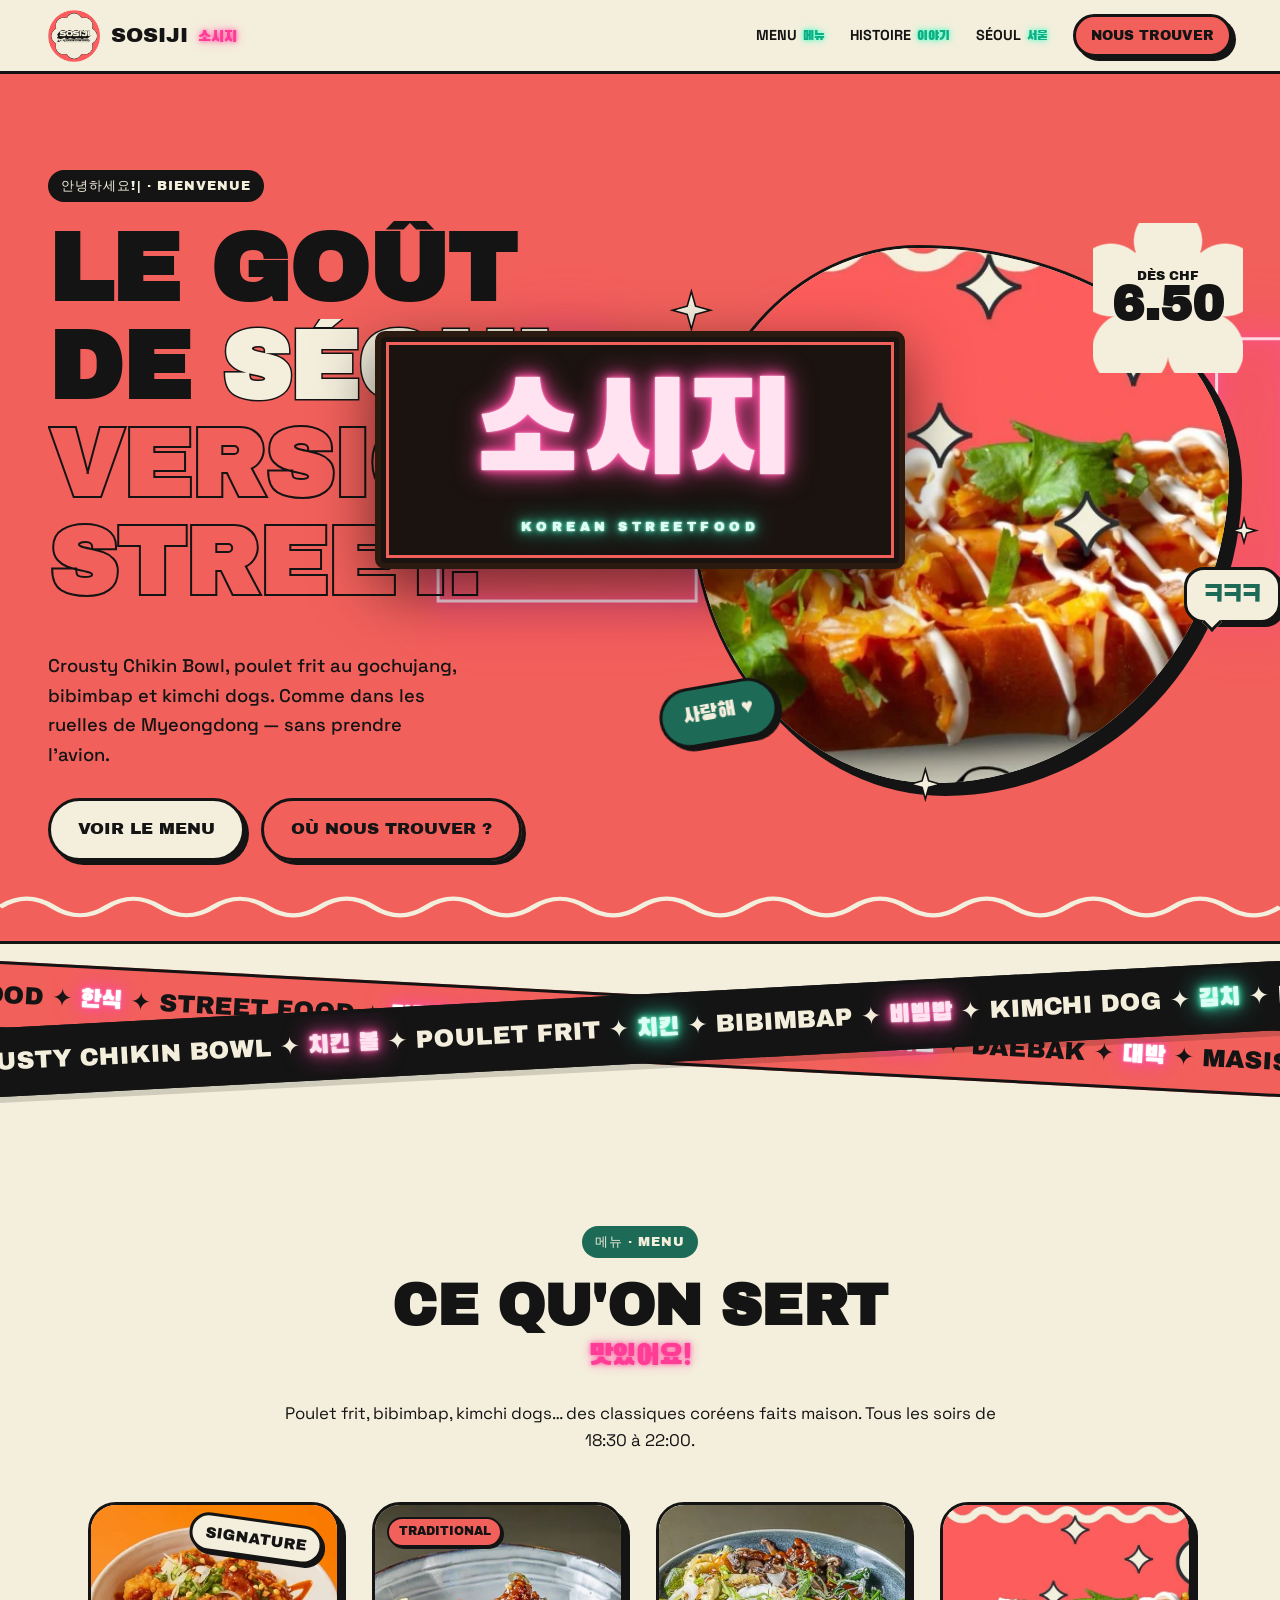
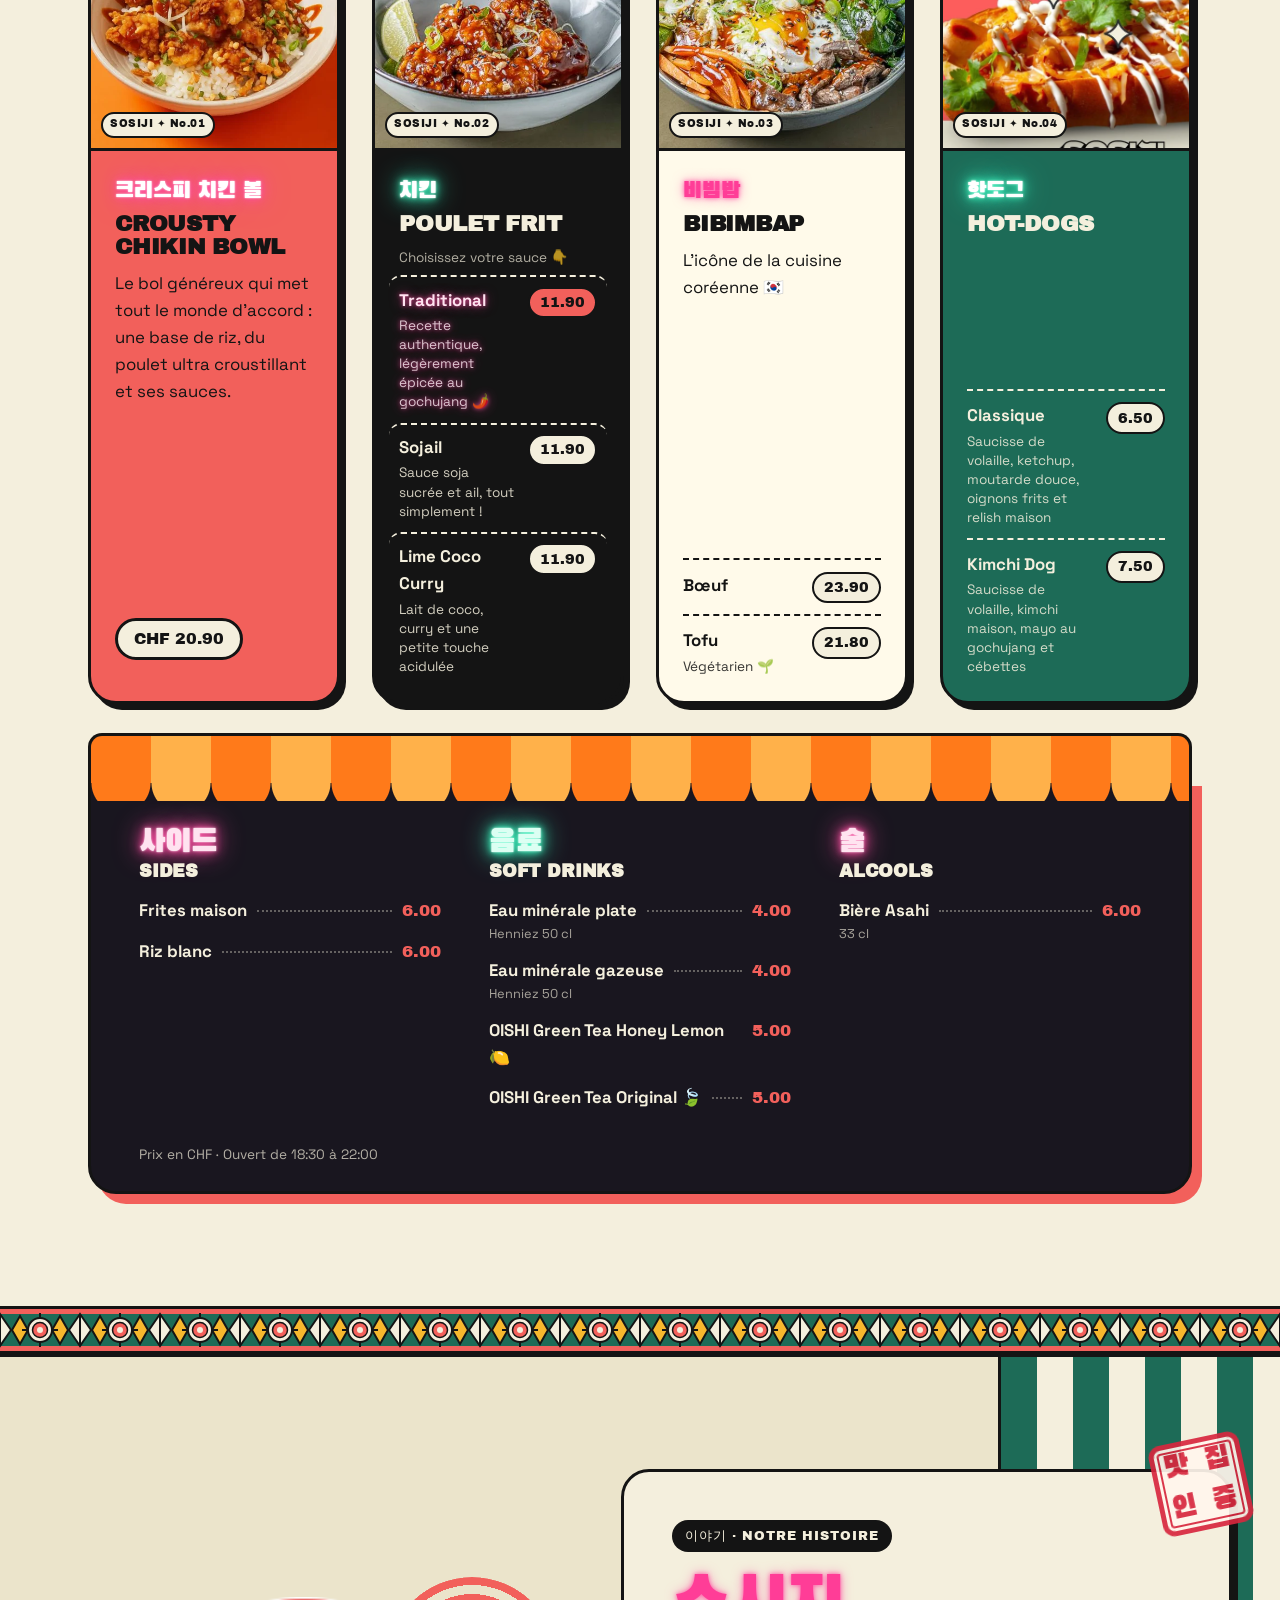
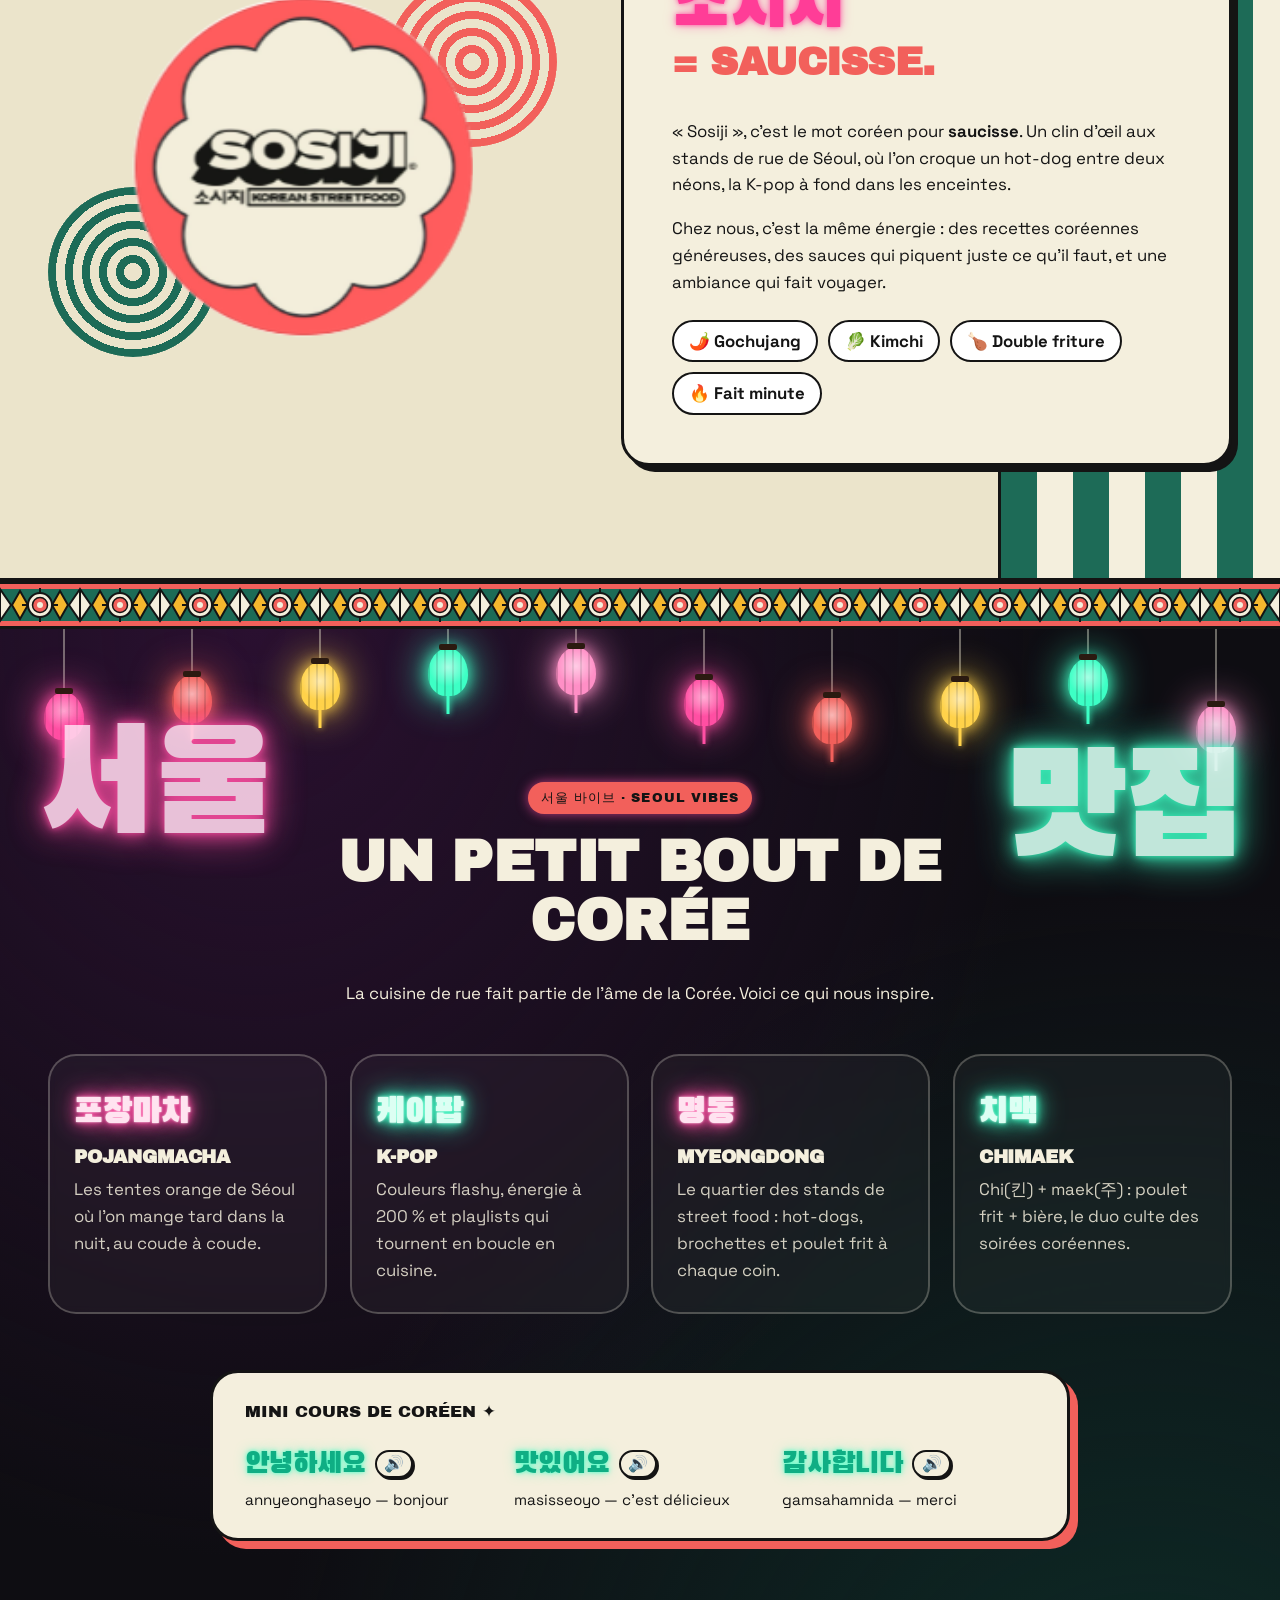
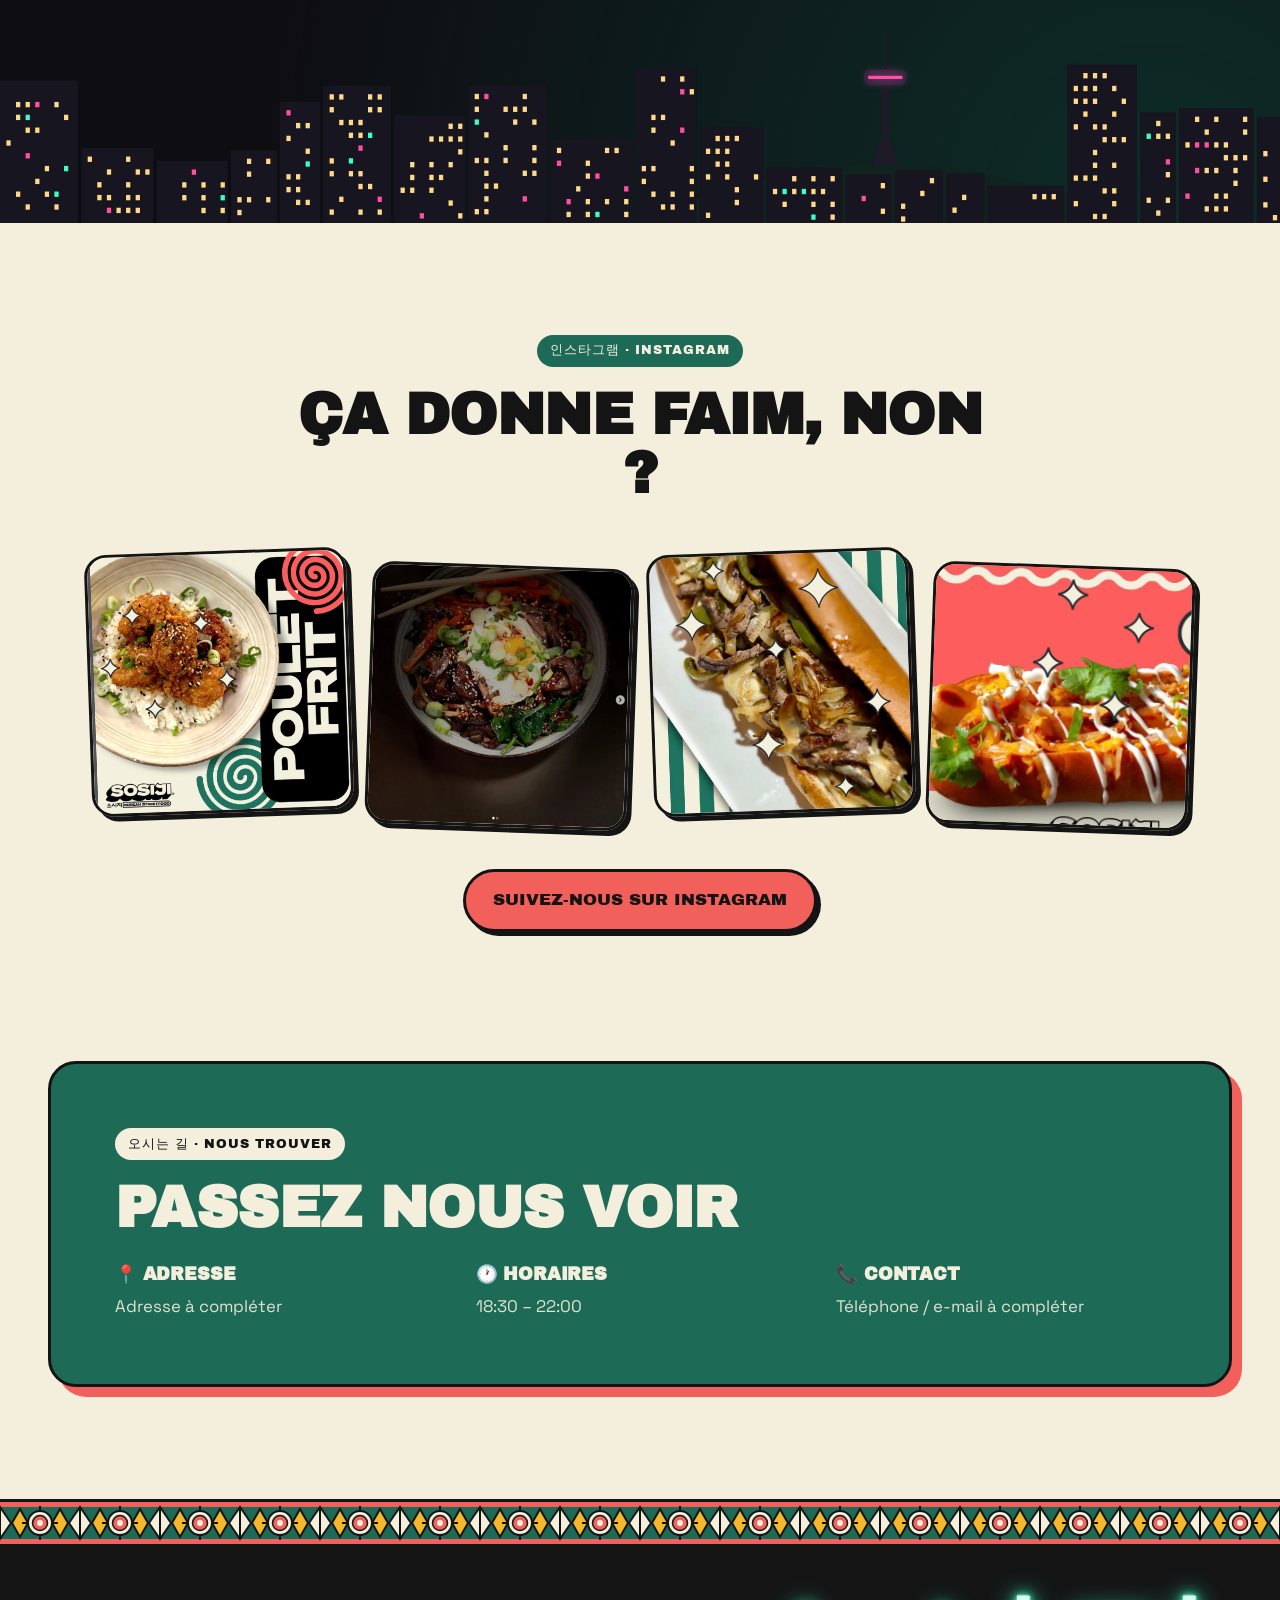
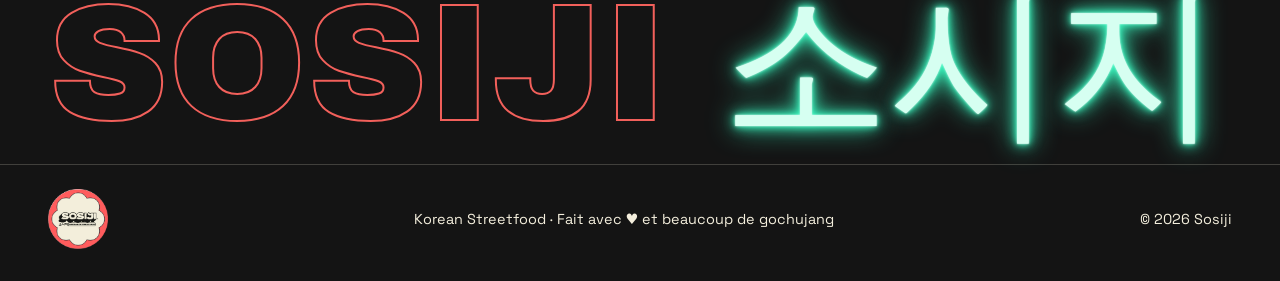
==== index.html @ aef3e894 "Add real product photos to the menu - Crousty Chikin Bowl and bibimbap boeuf photos - Poulet frit ca" ====
<!doctype html>
<html lang="fr">
<head>
  <meta charset="utf-8">
  <meta name="viewport" content="width=device-width, initial-scale=1">
  <title>Sosiji 소시지 — Korean Streetfood</title>
  <meta name="description" content="Sosiji — Korean streetfood : hot-dogs coréens, poulet frit, bibimbap et bulgogi. Le goût de Séoul, version street.">
  <link rel="icon" href="assets/img/logo.png">
  <link rel="preconnect" href="https://fonts.googleapis.com">
  <link rel="preconnect" href="https://fonts.gstatic.com" crossorigin>
  <link href="https://fonts.googleapis.com/css2?family=Archivo+Black&family=Black+Han+Sans&family=Space+Grotesk:wght@400;500;700&display=swap" rel="stylesheet">
  <link rel="stylesheet" href="style.css">
  <script>
    (function (d) {
      d.classList.add('js');
      try {
        if (sessionStorage.getItem('sosiji-intro') || matchMedia('(prefers-reduced-motion: reduce)').matches) d.classList.add('no-intro');
        else d.classList.add('intro-lock');
      } catch (e) { d.classList.add('no-intro'); }
    })(document.documentElement);
  </script>
</head>
<body>

  <!-- ===== INTRO : portes de hanok ===== -->
  <div class="intro" aria-hidden="true">
    <div class="intro__door intro__door--l"></div>
    <div class="intro__door intro__door--r"></div>
    <div class="intro__plaque">
      <div class="intro__word">&nbsp;</div>
      <p class="intro__sub">KOREAN STREETFOOD</p>
    </div>
    <p class="intro__hint">cliquez pour entrer · 들어오세요</p>
  </div>

  <!-- ===== NAV ===== -->
  <header class="nav" id="top">
    <a href="#top" class="nav__brand" aria-label="Sosiji — accueil">
      <img src="assets/img/logo.png" alt="Logo Sosiji Korean Streetfood" width="56" height="56">
      <span class="nav__word">SOSIJI <span class="ko">소시지</span></span>
    </a>
    <button class="nav__toggle" aria-label="Ouvrir le menu" aria-expanded="false">
      <span></span><span></span><span></span>
    </button>
    <nav class="nav__links" aria-label="Navigation principale">
      <a href="#menu">Menu <span class="ko">메뉴</span></a>
      <a href="#histoire">Histoire <span class="ko">이야기</span></a>
      <a href="#seoul">Séoul <span class="ko">서울</span></a>
      <a href="#infos" class="btn btn--small">Nous trouver</a>
    </nav>
  </header>

  <main>
    <!-- ===== HERO ===== -->
    <section class="hero">
      <div class="hero__bg-ko" aria-hidden="true">소시지</div>
      <canvas class="petals" aria-hidden="true"></canvas>
      <div class="hero__inner">
        <div class="hero__text">
          <p class="tag"><span class="ime" data-words="안녕하세요!|어서오세요!|맛있게 드세요!|배고파요?">안녕하세요!</span> · Bienvenue</p>
          <h1 class="hero__title">
            <span class="line">Le goût</span>
            <span class="line">de <em>Séoul</em>,</span>
            <span class="line outline">version street.</span>
          </h1>
          <p class="hero__lead">Crousty Chikin Bowl, poulet frit au gochujang, bibimbap et kimchi dogs. Comme dans les ruelles de Myeongdong — sans prendre l'avion.</p>
          <div class="hero__cta">
            <a href="#menu" class="btn">Voir le menu</a>
            <a href="#infos" class="btn btn--ghost">Où nous trouver ?</a>
          </div>
        </div>
        <div class="hero__visual">
          <div class="cloud-frame">
            <img src="assets/img/hotdog.webp" alt="Hot-dog coréen au kimchi, mayo et coriandre" width="840" height="757">
          </div>
          <div class="price-cloud" aria-label="Hot-dogs dès 6 francs 50">
            <small>DÈS CHF</small><strong>6.50</strong>
          </div>
          <span class="sparkle s1" aria-hidden="true"></span>
          <span class="sparkle s2" aria-hidden="true"></span>
          <span class="sparkle s3" aria-hidden="true"></span>
          <div class="sticker sticker--heart" aria-hidden="true">사랑해 ♥</div>
          <div class="bubble bubble--a" aria-hidden="true">대박!</div>
          <div class="bubble bubble--b" aria-hidden="true">ㅋㅋㅋ</div>
        </div>
      </div>
      <svg class="waves" viewBox="0 0 1200 60" preserveAspectRatio="none" aria-hidden="true">
        <path d="M0 30 Q 25 5 50 30 T 100 30 T 150 30 T 200 30 T 250 30 T 300 30 T 350 30 T 400 30 T 450 30 T 500 30 T 550 30 T 600 30 T 650 30 T 700 30 T 750 30 T 800 30 T 850 30 T 900 30 T 950 30 T 1000 30 T 1050 30 T 1100 30 T 1150 30 T 1200 30"/>
      </svg>
    </section>

    <!-- ===== RUBANS CROISÉS ===== -->
    <div class="tapes" aria-hidden="true">
      <div class="tape tape--coral"><div class="tape__track"><span>K-FOOD ✦ <b class="mk">한식</b> ✦ STREET FOOD ✦ <b class="mk">길거리 음식</b> ✦ SEOUL ✦ <b class="mk">서울</b> ✦ K-POP ✦ <b class="mk">케이팝</b> ✦ DAEBAK ✦ <b class="mk">대박</b> ✦ MASISSEOYO ✦ <b class="mk">맛있어요</b> ✦&nbsp;</span><span>K-FOOD ✦ <b class="mk">한식</b> ✦ STREET FOOD ✦ <b class="mk">길거리 음식</b> ✦ SEOUL ✦ <b class="mk">서울</b> ✦ K-POP ✦ <b class="mk">케이팝</b> ✦ DAEBAK ✦ <b class="mk">대박</b> ✦ MASISSEOYO ✦ <b class="mk">맛있어요</b> ✦&nbsp;</span></div></div>
      <div class="tape tape--black"><div class="tape__track"><span>CROUSTY CHIKIN BOWL ✦ <b class="mk">치킨 볼</b> ✦ POULET FRIT ✦ <b class="mk">치킨</b> ✦ BIBIMBAP ✦ <b class="mk">비빔밥</b> ✦ KIMCHI DOG ✦ <b class="mk">김치</b> ✦ HOT-DOG ✦ <b class="mk">핫도그</b> ✦ GOCHUJANG ✦ <b class="mk">고추장</b> ✦&nbsp;</span><span>CROUSTY CHIKIN BOWL ✦ <b class="mk">치킨 볼</b> ✦ POULET FRIT ✦ <b class="mk">치킨</b> ✦ BIBIMBAP ✦ <b class="mk">비빔밥</b> ✦ KIMCHI DOG ✦ <b class="mk">김치</b> ✦ HOT-DOG ✦ <b class="mk">핫도그</b> ✦ GOCHUJANG ✦ <b class="mk">고추장</b> ✦&nbsp;</span></div></div>
    </div>

    <!-- ===== MENU ===== -->
    <section class="menu" id="menu">
      <div class="section-head">
        <p class="tag tag--green">메뉴 · Menu</p>
        <h2>Ce qu'on sert <span class="ko">맛있어요!</span></h2>
        <p>Poulet frit, bibimbap, kimchi dogs… des classiques coréens faits maison. Tous les soirs de 18:30 à 22:00.</p>
      </div>

      <div class="menu__grid">
        <article class="card card--coral reveal">
          <span class="badge-new">SIGNATURE</span>
          <div class="card__img"><img src="assets/img/crousty-chikin.webp" alt="Crousty Chikin Bowl : riz, poulet croustillant et sauces" loading="lazy"></div>
          <div class="card__body">
            <p class="card__ko">크리스피 치킨 볼</p>
            <h3>Crousty Chikin Bowl</h3>
            <p>Le bol généreux qui met tout le monde d'accord : une base de riz, du poulet ultra croustillant et ses sauces.</p>
            <p class="card__price">CHF 20.90</p>
          </div>
        </article>

        <article class="card card--black reveal" data-switch>
          <div class="card__img"><img src="assets/img/poulet-traditional.webp" alt="Poulet frit Traditional" loading="lazy"><span class="card__label">Traditional</span></div>
          <div class="card__body">
            <p class="card__ko">치킨</p>
            <h3>Poulet frit</h3>
            <p class="variants__hint">Choisissez votre sauce 👇</p>
            <ul class="variants variants--switch">
              <li class="is-active" tabindex="0" data-img="assets/img/poulet-traditional.webp"><span>Traditional <small>Recette authentique, légèrement épicée au gochujang 🌶️</small></span><b>11.90</b></li>
              <li tabindex="0" data-img="assets/img/poulet-sojail.webp"><span>Sojail <small>Sauce soja sucrée et ail, tout simplement !</small></span><b>11.90</b></li>
              <li tabindex="0" data-img="assets/img/poulet-lime-coco-curry.webp"><span>Lime Coco Curry <small>Lait de coco, curry et une petite touche acidulée</small></span><b>11.90</b></li>
            </ul>
          </div>
        </article>

        <article class="card card--cream reveal">
          <div class="card__img"><img src="assets/img/bibimbap-boeuf.webp" alt="Bibimbap au bœuf, œuf et légumes" loading="lazy"></div>
          <div class="card__body">
            <p class="card__ko">비빔밥</p>
            <h3>Bibimbap</h3>
            <p>L'icône de la cuisine coréenne 🇰🇷</p>
            <ul class="variants">
              <li><span>Bœuf</span><b>23.90</b></li>
              <li><span>Tofu <small>Végétarien 🌱</small></span><b>21.80</b></li>
            </ul>
          </div>
        </article>

        <article class="card card--green reveal">
          <div class="card__img"><img class="img-zoom" src="assets/img/hotdog.webp" alt="Kimchi Dog" loading="lazy"></div>
          <div class="card__body">
            <p class="card__ko">핫도그</p>
            <h3>Hot-Dogs</h3>
            <ul class="variants">
              <li><span>Classique <small>Saucisse de volaille, ketchup, moutarde douce, oignons frits et relish maison</small></span><b>6.50</b></li>
              <li><span>Kimchi Dog <small>Saucisse de volaille, kimchi maison, mayo au gochujang et cébettes</small></span><b>7.50</b></li>
            </ul>
          </div>
        </article>
      </div>

      <!-- Tableau façon pojangmacha (포장마차) -->
      <div class="board reveal">
        <div class="board__tent" aria-hidden="true"></div>
        <div class="board__inner">
          <div class="board__col">
            <h3><span class="ko">사이드</span> Sides</h3>
            <ul>
              <li><span>Frites maison</span><b>6.00</b></li>
              <li><span>Riz blanc</span><b>6.00</b></li>
            </ul>
          </div>
          <div class="board__col">
            <h3><span class="ko">음료</span> Soft drinks</h3>
            <ul>
              <li><span>Eau minérale plate <small>Henniez 50 cl</small></span><b>4.00</b></li>
              <li><span>Eau minérale gazeuse <small>Henniez 50 cl</small></span><b>4.00</b></li>
              <li><span>OISHI Green Tea Honey Lemon 🍋</span><b>5.00</b></li>
              <li><span>OISHI Green Tea Original 🍃</span><b>5.00</b></li>
            </ul>
          </div>
          <div class="board__col">
            <h3><span class="ko">술</span> Alcools</h3>
            <ul>
              <li><span>Bière Asahi <small>33 cl</small></span><b>6.00</b></li>
            </ul>
          </div>
        </div>
        <p class="board__note">Prix en CHF · Ouvert de 18:30 à 22:00</p>
      </div>
    </section>

    <div class="dancheong" aria-hidden="true"></div>

    <!-- ===== HISTOIRE ===== -->
    <section class="story" id="histoire">
      <div class="story__stripes" aria-hidden="true"></div>
      <div class="story__inner">
        <div class="story__visual reveal">
          <img src="assets/img/logo.png" alt="Logo Sosiji" class="story__logo" loading="lazy">
          <div class="spiral spiral--coral" aria-hidden="true"></div>
          <div class="spiral spiral--green" aria-hidden="true"></div>
        </div>
        <div class="story__text reveal">
          <div class="seal" role="img" aria-label="Sceau coréen : 맛집 인증, restaurant approuvé"><span>맛</span><span>집</span><span>인</span><span>증</span></div>
          <p class="tag">이야기 · Notre histoire</p>
          <h2><b class="neon-ko">소시지</b> <span>= saucisse.</span></h2>
          <p>« Sosiji », c'est le mot coréen pour <strong>saucisse</strong>. Un clin d'œil aux stands de rue de Séoul, où l'on croque un hot-dog entre deux néons, la K-pop à fond dans les enceintes.</p>
          <p>Chez nous, c'est la même énergie : des recettes coréennes généreuses, des sauces qui piquent juste ce qu'il faut, et une ambiance qui fait voyager.</p>
          <ul class="chips">
            <li>🌶️ Gochujang</li>
            <li>🥬 Kimchi</li>
            <li>🍗 Double friture</li>
            <li>🔥 Fait minute</li>
          </ul>
        </div>
      </div>
    </section>

    <div class="dancheong dancheong--rev" aria-hidden="true"></div>

    <!-- ===== SEOUL VIBES ===== -->
    <section class="seoul" id="seoul">
      <div class="lanterns" aria-hidden="true"></div>
      <svg class="skyline" viewBox="0 0 1200 200" preserveAspectRatio="xMidYMax slice" aria-hidden="true"></svg>
      <div class="seoul__neon" aria-hidden="true">
        <span class="neon neon--pink">서울</span>
        <span class="neon neon--green">맛집</span>
      </div>
      <div class="section-head section-head--light">
        <p class="tag tag--coral">서울 바이브 · Seoul vibes</p>
        <h2>Un petit bout de Corée</h2>
        <p>La cuisine de rue fait partie de l'âme de la Corée. Voici ce qui nous inspire.</p>
      </div>
      <div class="seoul__grid">
        <div class="vibe reveal">
          <span class="vibe__ko">포장마차</span>
          <h3>Pojangmacha</h3>
          <p>Les tentes orange de Séoul où l'on mange tard dans la nuit, au coude à coude.</p>
        </div>
        <div class="vibe reveal">
          <span class="vibe__ko">케이팝</span>
          <h3>K-Pop</h3>
          <p>Couleurs flashy, énergie à 200 % et playlists qui tournent en boucle en cuisine.</p>
        </div>
        <div class="vibe reveal">
          <span class="vibe__ko">명동</span>
          <h3>Myeongdong</h3>
          <p>Le quartier des stands de street food : hot-dogs, brochettes et poulet frit à chaque coin.</p>
        </div>
        <div class="vibe reveal">
          <span class="vibe__ko">치맥</span>
          <h3>Chimaek</h3>
          <p>Chi(킨) + maek(주) : poulet frit + bière, le duo culte des soirées coréennes.</p>
        </div>
      </div>
      <div class="hangul-lesson reveal">
        <p class="hangul-lesson__title">Mini cours de coréen ✦</p>
        <dl>
          <div><dt>안녕하세요 <button class="say" type="button" data-say="안녕하세요" aria-label="Écouter 안녕하세요" hidden>🔊</button></dt><dd>annyeonghaseyo — bonjour</dd></div>
          <div><dt>맛있어요 <button class="say" type="button" data-say="맛있어요" aria-label="Écouter 맛있어요" hidden>🔊</button></dt><dd>masisseoyo — c'est délicieux</dd></div>
          <div><dt>감사합니다 <button class="say" type="button" data-say="감사합니다" aria-label="Écouter 감사합니다" hidden>🔊</button></dt><dd>gamsahamnida — merci</dd></div>
        </dl>
      </div>
    </section>

    <!-- ===== GALERIE ===== -->
    <section class="gallery">
      <div class="section-head">
        <p class="tag tag--green">인스타그램 · Instagram</p>
        <h2>Ça donne faim, non ?</h2>
      </div>
      <div class="gallery__grid">
        <figure class="reveal"><img src="assets/img/poulet-frit.webp" alt="Poulet frit" loading="lazy"></figure>
        <figure class="reveal"><img src="assets/img/bibimbap.webp" alt="Bibimbap" loading="lazy"></figure>
        <figure class="reveal"><img src="assets/img/cheesesteak.webp" alt="Sandwich au bœuf et oignons caramélisés" loading="lazy"></figure>
        <figure class="reveal"><img class="img-zoom" src="assets/img/hotdog.webp" alt="Hot-dog coréen" loading="lazy"></figure>
      </div>
      <p class="gallery__cta">
        <!-- Remplacer par le vrai lien Instagram -->
        <a href="https://www.instagram.com/" class="btn" target="_blank" rel="noopener">Suivez-nous sur Instagram</a>
      </p>
    </section>

    <!-- ===== INFOS ===== -->
    <section class="infos" id="infos">
      <div class="infos__card reveal">
        <p class="tag">오시는 길 · Nous trouver</p>
        <h2>Passez nous voir</h2>
        <!-- À compléter : adresse, horaires, téléphone -->
        <div class="infos__grid">
          <div>
            <h3>📍 Adresse</h3>
            <p>Adresse à compléter</p>
          </div>
          <div>
            <h3>🕐 Horaires</h3>
            <p>18:30 – 22:00</p>
          </div>
          <div>
            <h3>📞 Contact</h3>
            <p>Téléphone / e-mail à compléter</p>
          </div>
        </div>
      </div>
    </section>
  </main>

  <!-- ===== FOOTER ===== -->
  <div class="dancheong" aria-hidden="true"></div>
  <footer class="footer">
    <div class="footer__big" aria-hidden="true">SOSIJI <span class="neon-ko neon-ko--mint">소시지</span></div>
    <div class="footer__row">
      <img src="assets/img/logo.png" alt="" width="72" height="72">
      <p>Korean Streetfood · Fait avec ♥ et beaucoup de gochujang</p>
      <p>© <span id="year"></span> Sosiji</p>
    </div>
  </footer>

  <script src="script.js"></script>
</body>
</html>
---- style.css ----
/* ==========================================================
   SOSIJI 소시지 — Korean Streetfood
   Palette tirée du logo et de l'Instagram
   ========================================================== */
:root {
  --cream: #f4efdd;
  --cream-2: #ebe4cb;
  --coral: #f2605b;
  --coral-dark: #d94a45;
  --green: #1d6b57;
  --green-dark: #134a3c;
  --ink: #141414;
  --pink-neon: #ff4fa3;
  --mint-neon: #3dffc5;

  --font-display: "Archivo Black", "Arial Black", system-ui, sans-serif;
  --font-ko: "Black Han Sans", "Archivo Black", sans-serif;
  --font-body: "Space Grotesk", system-ui, sans-serif;

  --radius: 28px;
  --border: 3px solid var(--ink);
  --shadow: 6px 6px 0 var(--ink);
  --maxw: 1200px;
}

*, *::before, *::after { box-sizing: border-box; }
html { scroll-behavior: smooth; }
body {
  margin: 0;
  background: var(--cream);
  color: var(--ink);
  font-family: var(--font-body);
  font-size: 1.05rem;
  line-height: 1.6;
  overflow-x: hidden;
}
img { max-width: 100%; display: block; }
a { color: inherit; }
h1, h2, h3 { font-family: var(--font-display); line-height: 1.02; margin: 0 0 .5em; letter-spacing: -.01em; }
h2 { font-size: clamp(2rem, 5vw, 3.6rem); text-transform: uppercase; }
h3 { font-size: 1.4rem; text-transform: uppercase; }
.ko { font-family: var(--font-ko); font-weight: 400; }

/* ---------- Boutons & tags ---------- */
.btn {
  display: inline-block;
  font-family: var(--font-display);
  text-transform: uppercase;
  text-decoration: none;
  background: var(--coral);
  color: var(--ink);
  padding: .9em 1.6em;
  border: var(--border);
  border-radius: 999px;
  box-shadow: 4px 4px 0 var(--ink);
  transition: transform .15s, box-shadow .15s;
}
.btn:hover { transform: translate(-2px, -2px); box-shadow: 6px 6px 0 var(--ink); }
.btn:active { transform: translate(2px, 2px); box-shadow: 2px 2px 0 var(--ink); }
.btn--ghost { background: var(--cream); }
.btn--small { padding: .55em 1.1em; font-size: .85rem; }

.tag {
  display: inline-block;
  font-family: var(--font-display);
  font-size: .8rem;
  text-transform: uppercase;
  letter-spacing: .08em;
  background: var(--ink);
  color: var(--cream);
  padding: .45em 1em;
  border-radius: 999px;
  margin: 0 0 1.2rem;
}
.tag--green { background: var(--green); }
.tag--coral { background: var(--coral); color: var(--ink); }

/* ---------- Nav ---------- */
.nav {
  position: sticky; top: 0; z-index: 50;
  display: flex; align-items: center; justify-content: space-between;
  gap: 1rem;
  padding: .6rem clamp(16px, 4vw, 48px);
  background: color-mix(in srgb, var(--cream) 92%, transparent);
  backdrop-filter: blur(8px);
  border-bottom: var(--border);
}
.nav__brand { display: flex; align-items: center; gap: .7rem; text-decoration: none; }
.nav__brand img { width: 52px; height: 52px; transition: transform .4s; }
.nav__brand:hover img { transform: rotate(-12deg) scale(1.05); }
.nav__word { font-family: var(--font-display); font-size: 1.3rem; }
.nav__word .ko { font-size: 1rem; color: var(--coral); margin-left: .2em; }
.nav__links { display: flex; align-items: center; gap: 1.6rem; }
.nav__links a:not(.btn) {
  text-decoration: none; font-weight: 700; text-transform: uppercase; font-size: .9rem;
  position: relative;
}
.nav__links a:not(.btn) .ko { color: var(--green); font-size: .8rem; margin-left: .15em; }
.nav__links a:not(.btn)::after {
  content: ""; position: absolute; left: 0; bottom: -4px; height: 3px; width: 0;
  background: var(--coral); transition: width .25s;
}
.nav__links a:not(.btn):hover::after { width: 100%; }
.nav__toggle { display: none; background: none; border: 0; cursor: pointer; padding: 8px; }
.nav__toggle span { display: block; width: 26px; height: 3px; background: var(--ink); margin: 5px 0; border-radius: 2px; transition: .3s; }

@media (max-width: 820px) {
  .nav__toggle { display: block; }
  .nav__links {
    position: absolute; top: 100%; left: 0; right: 0;
    flex-direction: column; gap: 1.2rem; padding: 1.6rem;
    background: var(--cream); border-bottom: var(--border);
    transform: translateY(-8px); opacity: 0; pointer-events: none; transition: .25s;
  }
  .nav.is-open .nav__links { transform: none; opacity: 1; pointer-events: auto; }
  .nav.is-open .nav__toggle span:nth-child(1) { transform: translateY(8px) rotate(45deg); }
  .nav.is-open .nav__toggle span:nth-child(2) { opacity: 0; }
  .nav.is-open .nav__toggle span:nth-child(3) { transform: translateY(-8px) rotate(-45deg); }
}

/* ---------- Hero ---------- */
.hero {
  position: relative;
  background: var(--coral);
  padding: clamp(3rem, 8vw, 6rem) clamp(16px, 4vw, 48px) 5rem;
  overflow: hidden;
  border-bottom: var(--border);
}
.hero__bg-ko {
  position: absolute; right: -2%; top: 50%; transform: translateY(-50%);
  font-family: var(--font-ko); font-size: clamp(9rem, 28vw, 26rem);
  color: var(--coral-dark); opacity: .55; line-height: 1; white-space: nowrap;
  pointer-events: none; user-select: none;
}
.hero__inner {
  position: relative; max-width: var(--maxw); margin: 0 auto;
  display: grid; grid-template-columns: 1.1fr 1fr; gap: 3rem; align-items: center;
}
.hero__title { font-size: clamp(2.8rem, 7.5vw, 6rem); text-transform: uppercase; margin-bottom: .4em; }
.hero__title .line { display: block; }
.hero__title em { font-style: normal; color: var(--cream); -webkit-text-stroke: 3px var(--ink); paint-order: stroke fill; }
.hero__title .outline { color: transparent; -webkit-text-stroke: 2px var(--ink); }
.hero__lead { font-size: 1.15rem; max-width: 34ch; font-weight: 500; }
.hero__cta { display: flex; flex-wrap: wrap; gap: 1rem; margin-top: 1.8rem; }
.hero .btn { background: var(--cream); }
.hero .btn--ghost { background: transparent; }

.hero__visual { position: relative; }
.cloud-frame {
  aspect-ratio: 1;
  background: var(--cream);
  border: var(--border);
  border-radius: 42% 58% 55% 45% / 48% 42% 58% 52%;
  overflow: hidden;
  box-shadow: 10px 10px 0 var(--ink);
  animation: blob 12s ease-in-out infinite;
}
.cloud-frame img { width: 100%; height: 100%; object-fit: cover; transform: scale(1.5); transform-origin: 8% 96%; }
@keyframes blob {
  0%, 100% { border-radius: 42% 58% 55% 45% / 48% 42% 58% 52%; }
  50% { border-radius: 55% 45% 42% 58% / 55% 58% 42% 45%; }
}

/* Nuage "prix" comme sur l'Instagram */
.price-cloud {
  position: absolute; top: -4%; right: -2%;
  width: 150px; height: 150px;
  display: grid; place-content: center; text-align: center;
  background: var(--cream);
  font-family: var(--font-display);
  line-height: .9;
  filter: drop-shadow(3px 0 0 var(--ink)) drop-shadow(-3px 0 0 var(--ink)) drop-shadow(0 3px 0 var(--ink)) drop-shadow(0 -3px 0 var(--ink));
  -webkit-mask: radial-gradient(circle at 50% 50%, #000 52%, transparent 53%),
    radial-gradient(circle at 50% 12%, #000 22%, transparent 23%),
    radial-gradient(circle at 88% 38%, #000 22%, transparent 23%),
    radial-gradient(circle at 75% 85%, #000 22%, transparent 23%),
    radial-gradient(circle at 25% 85%, #000 22%, transparent 23%),
    radial-gradient(circle at 12% 38%, #000 22%, transparent 23%);
          mask: radial-gradient(circle at 50% 50%, #000 52%, transparent 53%),
    radial-gradient(circle at 50% 12%, #000 22%, transparent 23%),
    radial-gradient(circle at 88% 38%, #000 22%, transparent 23%),
    radial-gradient(circle at 75% 85%, #000 22%, transparent 23%),
    radial-gradient(circle at 25% 85%, #000 22%, transparent 23%),
    radial-gradient(circle at 12% 38%, #000 22%, transparent 23%);
  animation: wobble 4s ease-in-out infinite;
}
.price-cloud small { font-size: 1.1rem; }
.price-cloud strong { font-size: 4.2rem; }
@keyframes wobble { 0%,100% { transform: rotate(-6deg); } 50% { transform: rotate(6deg) scale(1.04); } }

.sticker {
  position: absolute; left: -6%; bottom: 8%;
  font-family: var(--font-ko); font-size: 1.3rem;
  background: var(--green); color: var(--cream);
  padding: .5em 1em; border: var(--border); border-radius: 999px;
  transform: rotate(-10deg); box-shadow: 4px 4px 0 var(--ink);
}

/* Étoiles scintillantes (✦ des visuels Instagram) */
.sparkle {
  position: absolute; width: 44px; height: 44px;
  background: var(--ink);
  clip-path: polygon(50% 0, 61% 39%, 100% 50%, 61% 61%, 50% 100%, 39% 61%, 0 50%, 39% 39%);
  animation: twinkle 2.4s ease-in-out infinite;
}
.sparkle::after {
  content: ""; position: absolute; inset: 6px; background: var(--cream);
  clip-path: inherit;
}
.s1 { top: 8%; left: -4%; }
.s2 { top: 50%; right: -5%; width: 30px; height: 30px; animation-delay: .8s; }
.s3 { bottom: -3%; left: 40%; width: 36px; height: 36px; animation-delay: 1.5s; }
@keyframes twinkle { 0%,100% { transform: scale(1) rotate(0); } 50% { transform: scale(.6) rotate(45deg); } }

.waves { position: absolute; left: 0; right: 0; bottom: 14px; width: 100%; height: 40px; }
.waves path { fill: none; stroke: var(--cream); stroke-width: 6; }

@media (max-width: 820px) {
  .hero__inner { grid-template-columns: 1fr; }
  .hero__visual { max-width: 420px; margin: 1rem auto 0; width: 88%; }
  .price-cloud { width: 110px; height: 110px; }
  .price-cloud strong { font-size: 3rem; }
}

/* ---------- Sections communes ---------- */
section { scroll-margin-top: 80px; }
.section-head { text-align: center; max-width: 720px; margin: 0 auto 3rem; }
.section-head h2 .ko { display: block; font-size: .5em; color: var(--coral); margin-top: .2em; }
.section-head--light { color: var(--cream); }

/* ---------- Menu ---------- */
.menu { padding: clamp(4rem, 9vw, 7rem) clamp(16px, 4vw, 48px); max-width: var(--maxw); margin: 0 auto; }
.menu__grid { display: grid; grid-template-columns: repeat(auto-fill, minmax(240px, 1fr)); gap: 2rem; }
@media (min-width: 1100px) { .menu__grid { grid-template-columns: repeat(4, 1fr); } }

.card {
  position: relative;
  border: var(--border); border-radius: var(--radius);
  box-shadow: var(--shadow);
  overflow: hidden;
  display: flex; flex-direction: column;
  transition: transform .25s, box-shadow .25s;
}
.card:hover { transform: translate(-4px, -4px) rotate(-1deg); box-shadow: 10px 10px 0 var(--ink); }
.card--coral { background: var(--coral); }
.card--black { background: var(--ink); color: var(--cream); }
.card--cream { background: #fffaea; }
.card--green { background: var(--green); color: var(--cream); }

.card__img { position: relative; aspect-ratio: 1; overflow: hidden; border-bottom: var(--border); background: var(--cream-2); }
.card__img img { width: 100%; height: 100%; object-fit: cover; transition: transform .5s; }
.card:hover .card__img img { transform: scale(1.08); }
.card__ph { display: none; }
.card__img.is-empty img { display: none; }
.card__img.is-empty .card__ph {
  display: grid; place-items: center; height: 100%;
  font-family: var(--font-ko); font-size: 5rem; color: var(--ink);
  background: repeating-linear-gradient(90deg, var(--cream) 0 28px, var(--cream-2) 28px 56px);
}

.card__body { padding: 1.4rem 1.5rem 1.6rem; display: flex; flex-direction: column; flex: 1; }
.card__body p { margin: 0 0 1rem; }
.card__ko { font-family: var(--font-ko); font-size: 1.1rem; opacity: .75; margin-bottom: .2rem !important; }
.card__price {
  margin-top: auto !important; align-self: flex-start;
  font-family: var(--font-display); font-size: 1rem;
  background: var(--cream); color: var(--ink);
  border: var(--border); border-radius: 999px; padding: .3em 1em;
}
.badge-new {
  position: absolute; top: 14px; right: 14px; z-index: 2;
  font-family: var(--font-display); font-size: .95rem;
  background: var(--cream); color: var(--ink);
  border: var(--border); border-radius: 999px;
  padding: .3em .9em; transform: rotate(8deg);
  box-shadow: 3px 3px 0 var(--ink);
}
.badge-new--event { background: var(--coral); }

/* ---------- Histoire ---------- */
.story {
  position: relative;
  padding: clamp(4rem, 9vw, 7rem) clamp(16px, 4vw, 48px);
  background: var(--cream-2);
  border-top: var(--border); border-bottom: var(--border);
  overflow: hidden;
}
.story__stripes {
  position: absolute; top: 0; bottom: 0; right: 0; width: 22%;
  background: repeating-linear-gradient(90deg, var(--green) 0 36px, var(--cream) 36px 72px);
  border-left: var(--border);
}
.story__inner {
  position: relative; max-width: var(--maxw); margin: 0 auto;
  display: grid; grid-template-columns: 1fr 1.2fr; gap: 4rem; align-items: center;
}
.story__visual { position: relative; display: grid; place-items: center; min-height: 360px; }
.story__logo { width: min(340px, 80%); position: relative; z-index: 2; animation: float 5s ease-in-out infinite; }
@keyframes float { 0%,100% { transform: translateY(0) rotate(-3deg); } 50% { transform: translateY(-14px) rotate(3deg); } }

.spiral {
  position: absolute; width: 170px; height: 170px; border-radius: 50%;
  background: repeating-radial-gradient(circle, transparent 0 9px, currentColor 9px 17px);
  animation: spin 10s linear infinite;
}
.spiral--coral { color: var(--coral); top: -10px; right: 0; }
.spiral--green { color: var(--green); bottom: -10px; left: 0; animation-direction: reverse; }
@keyframes spin { to { transform: rotate(360deg); } }

.story__text { background: var(--cream); border: var(--border); border-radius: var(--radius); padding: clamp(1.6rem, 4vw, 3rem); box-shadow: var(--shadow); }
.story__text h2 { font-family: var(--font-ko); font-size: clamp(2.6rem, 6vw, 4.4rem); text-transform: none; }
.story__text h2 span { font-family: var(--font-display); color: var(--coral); font-size: .55em; display: block; text-transform: uppercase; }
.chips { list-style: none; padding: 0; margin: 1.5rem 0 0; display: flex; flex-wrap: wrap; gap: .6rem; }
.chips li { border: 2px solid var(--ink); border-radius: 999px; padding: .35em .9em; font-weight: 700; background: #fff; }

@media (max-width: 820px) {
  .story__inner { grid-template-columns: 1fr; gap: 2rem; }
  .story__stripes { width: 100%; height: 40px; top: auto; bottom: 0; border-left: 0; border-top: var(--border); }
  .story__visual { min-height: 280px; }
  .spiral { width: 110px; height: 110px; }
}

/* ---------- Seoul vibes (nuit, néons) ---------- */
.seoul {
  position: relative;
  background: radial-gradient(ellipse at 20% 0%, #2a1030 0%, transparent 55%),
              radial-gradient(ellipse at 90% 100%, #0d2d28 0%, transparent 55%),
              #0e0d12;
  color: var(--cream);
  padding: clamp(4rem, 9vw, 7rem) clamp(16px, 4vw, 48px);
  overflow: hidden;
}
.seoul__neon { position: absolute; inset: 0; pointer-events: none; }
.neon { position: absolute; font-family: var(--font-ko); font-size: clamp(4rem, 12vw, 9rem); opacity: .9; }
.neon--pink {
  top: 4%; left: 3%; color: #ffd6ec;
  text-shadow: 0 0 6px var(--pink-neon), 0 0 18px var(--pink-neon), 0 0 42px var(--pink-neon);
  animation: flicker 5s infinite;
}
.neon--green {
  bottom: 4%; right: 3%; color: #d6fff1;
  text-shadow: 0 0 6px var(--mint-neon), 0 0 18px var(--mint-neon), 0 0 42px var(--mint-neon);
  animation: flicker 7s infinite 1s;
}
@keyframes flicker {
  0%, 18%, 22%, 25%, 53%, 57%, 100% { opacity: .9; }
  20%, 24%, 55% { opacity: .25; }
}
.seoul .section-head, .seoul__grid, .hangul-lesson { position: relative; z-index: 1; }
.seoul__grid { max-width: var(--maxw); margin: 0 auto; display: grid; grid-template-columns: repeat(auto-fit, minmax(230px, 1fr)); gap: 1.4rem; }
.vibe {
  background: rgba(255,255,255,.04);
  border: 2px solid rgba(244,239,221,.25);
  border-radius: var(--radius);
  padding: 1.8rem 1.5rem;
  backdrop-filter: blur(4px);
  transition: border-color .25s, transform .25s, box-shadow .25s;
}
.vibe:hover { border-color: var(--pink-neon); transform: translateY(-6px); box-shadow: 0 0 30px rgba(255,79,163,.35); }
.vibe:nth-child(even):hover { border-color: var(--mint-neon); box-shadow: 0 0 30px rgba(61,255,197,.3); }
.vibe__ko { font-family: var(--font-ko); font-size: 2.2rem; color: var(--coral); display: block; margin-bottom: .4rem; }
.vibe h3 { font-size: 1.15rem; }
.vibe p { margin: 0; opacity: .85; }

.hangul-lesson {
  max-width: 860px; margin: 3.5rem auto 0;
  background: var(--cream); color: var(--ink);
  border: var(--border); border-radius: var(--radius);
  padding: 1.6rem 2rem; box-shadow: 8px 8px 0 var(--coral);
}
.hangul-lesson__title { font-family: var(--font-display); text-transform: uppercase; margin: 0 0 1rem; }
.hangul-lesson dl { display: grid; grid-template-columns: repeat(auto-fit, minmax(200px, 1fr)); gap: 1rem; margin: 0; }
.hangul-lesson dt { font-family: var(--font-ko); font-size: 1.8rem; color: var(--green); }
.hangul-lesson dd { margin: 0; font-size: .95rem; }

/* ---------- Galerie ---------- */
.gallery { padding: clamp(4rem, 9vw, 7rem) clamp(16px, 4vw, 48px); max-width: var(--maxw); margin: 0 auto; }
.gallery__grid { display: grid; grid-template-columns: repeat(4, 1fr); gap: 1.2rem; }
.gallery figure { margin: 0; aspect-ratio: 1; border: var(--border); border-radius: 22px; overflow: hidden; box-shadow: 5px 5px 0 var(--ink); }
.gallery figure:nth-child(odd) { transform: rotate(-2deg); }
.gallery figure:nth-child(even) { transform: rotate(2deg) translateY(14px); }
.gallery img { width: 100%; height: 100%; object-fit: cover; transition: transform .4s; }
.gallery figure:hover img { transform: scale(1.1); }
.gallery__cta { text-align: center; margin-top: 3.5rem; }
@media (max-width: 820px) { .gallery__grid { grid-template-columns: repeat(2, 1fr); } }

/* ---------- Infos ---------- */
.infos { padding: 0 clamp(16px, 4vw, 48px) clamp(4rem, 9vw, 7rem); }
.infos__card {
  max-width: var(--maxw); margin: 0 auto;
  background: var(--green); color: var(--cream);
  border: var(--border); border-radius: var(--radius);
  padding: clamp(2rem, 5vw, 4rem);
  box-shadow: 10px 10px 0 var(--coral);
}
.infos__card .tag { background: var(--cream); color: var(--ink); }
.infos__grid { display: grid; grid-template-columns: repeat(auto-fit, minmax(220px, 1fr)); gap: 2rem; margin-top: 1rem; }
.infos__grid h3 { font-size: 1.1rem; }
.infos__grid p { margin: 0; opacity: .9; }

/* ---------- Footer ---------- */
.footer { background: var(--ink); color: var(--cream); overflow: hidden; border-top: var(--border); }
.footer__big {
  font-family: var(--font-display); white-space: nowrap;
  font-size: clamp(3rem, 13vw, 11rem); line-height: 1;
  color: transparent; -webkit-text-stroke: 2px var(--coral);
  padding: 2rem clamp(16px, 4vw, 48px) 1rem;
}
.footer__row {
  display: flex; flex-wrap: wrap; align-items: center; justify-content: space-between; gap: 1rem;
  padding: 1.5rem clamp(16px, 4vw, 48px) 2rem;
  border-top: 1px solid rgba(244,239,221,.2);
  font-size: .9rem;
}
.footer__row p { margin: 0; }
.footer__row img { width: 60px; height: 60px; }

/* ---------- Animations au scroll ---------- */
.reveal { opacity: 0; transform: translateY(30px); transition: opacity .7s ease, transform .7s ease; }
.reveal.is-visible { opacity: 1; transform: none; }
.gallery figure.reveal.is-visible:nth-child(odd) { transform: rotate(-2deg); }
.gallery figure.reveal.is-visible:nth-child(even) { transform: rotate(2deg) translateY(14px); }

@media (prefers-reduced-motion: reduce) {
  *, *::before, *::after { animation: none !important; transition: none !important; }
  .reveal { opacity: 1; transform: none; }
  html { scroll-behavior: auto; }
}

/* ==========================================================
   NÉON — écriture coréenne
   ========================================================== */
:root {
  --glow-pink: 0 0 2px #fff, 0 0 6px var(--pink-neon), 0 0 14px var(--pink-neon), 0 0 28px var(--pink-neon);
  --glow-mint: 0 0 2px #fff, 0 0 6px var(--mint-neon), 0 0 14px var(--mint-neon), 0 0 28px var(--mint-neon);
  --glow-pink-soft: 0 0 4px rgba(255,79,163,.9), 0 0 12px rgba(255,79,163,.6);
}
@keyframes neon-flicker {
  0%, 19%, 21%, 23%, 54%, 56%, 100% { opacity: 1; }
  20%, 22%, 55% { opacity: .45; }
}

/* Fond clair : tube rose/vert lumineux */
.nav__word .ko,
.section-head h2 .ko { color: #ff3d97; text-shadow: var(--glow-pink-soft); }
.nav__links a:not(.btn) .ko { color: #0fae84; text-shadow: 0 0 4px rgba(61,255,197,.9), 0 0 10px rgba(61,255,197,.6); }

.card__ko { opacity: 1 !important; color: #fff; text-shadow: var(--glow-pink); font-size: 1.45rem !important; }
.card--cream .card__ko { color: #ff3d97; text-shadow: var(--glow-pink-soft); }
.card--green .card__ko, .card--black .card__ko { text-shadow: var(--glow-mint); }

.neon-ko { font-weight: 400; color: #ff3d97; text-shadow: var(--glow-pink-soft); animation: neon-flicker 6s infinite; }
.neon-ko--mint { color: #d6fff1; -webkit-text-stroke: 0; text-shadow: var(--glow-mint); animation-duration: 8s; }

/* Gros 소시지 du hero : enseigne néon en tube */
.hero__bg-ko {
  color: transparent; opacity: .9;
  -webkit-text-stroke: 3px #ffe3f0;
  filter: drop-shadow(0 0 4px var(--pink-neon)) drop-shadow(0 0 14px var(--pink-neon)) drop-shadow(0 0 30px #ff2d8a);
  animation: neon-flicker 7s infinite;
}

/* Bandeau défilant */
.tape .mk { font-family: var(--font-ko); font-weight: 400; color: #ffe3f0; text-shadow: var(--glow-pink); }
.tape .mk:nth-of-type(even) { color: #dcfff3; text-shadow: var(--glow-mint); }

/* Section Séoul (fond nuit) : néon plein pot */
.vibe__ko { color: #ffe3f0; text-shadow: var(--glow-pink); }
.vibe:nth-child(even) .vibe__ko { color: #dcfff3; text-shadow: var(--glow-mint); }
.vibe:hover .vibe__ko { animation: neon-flicker 1.2s 1; }
.seoul .tag--coral { box-shadow: 0 0 12px rgba(255,79,163,.7); }

/* Mini cours : tableau noir façon enseigne */
.hangul-lesson dt { color: #0fae84; text-shadow: 0 0 4px rgba(61,255,197,.9), 0 0 12px rgba(61,255,197,.5); }

/* ==========================================================
   ANIMATIONS CORÉENNES
   ========================================================== */
.intro-lock, .intro-lock body { overflow: hidden; }

/* ---------- Intro : portes de hanok (한옥) + plaque 현판 ---------- */
.intro { display: none; }
.js .intro {
  position: fixed; inset: 0; z-index: 1000;
  display: grid; place-items: center;
  cursor: pointer;
}
.js.no-intro .intro { display: none; }
.intro__door {
  position: absolute; top: 0; bottom: 0; width: 50.5%;
  /* papier hanji éclairé + croisillons en bois (살) */
  background-color: #f6e7c8;
  background-image:
    linear-gradient(90deg, #2b1a10 5px, transparent 5px),
    linear-gradient(#2b1a10 5px, transparent 5px),
    radial-gradient(ellipse at 50% 55%, rgba(255, 176, 90, .55), transparent 70%);
  background-size: 54px 54px, 54px 54px, 100% 100%;
  box-shadow: inset 0 0 0 16px #2b1a10, inset 0 0 60px rgba(60, 25, 5, .6);
  transition: transform 1.1s cubic-bezier(.75, 0, .2, 1);
}
.intro__door--l { left: 0; }
.intro__door--r { right: 0; }
/* poignées en anneau */
.intro__door::after {
  content: ""; position: absolute; top: 50%; width: 26px; height: 26px; margin-top: -13px;
  border: 5px solid #c9a24a; border-radius: 50%;
  box-shadow: 0 0 0 3px #2b1a10;
}
.intro__door--l::after { right: 34px; }
.intro__door--r::after { left: 34px; }
.intro.is-open .intro__door--l { transform: translateX(-102%); }
.intro.is-open .intro__door--r { transform: translateX(102%); }

.intro__plaque {
  position: relative; z-index: 2;
  background: #1b1310;
  border: 6px solid #2b1a10;
  outline: 3px solid var(--coral);
  outline-offset: -14px;
  border-radius: 10px;
  padding: 2.2rem 3.4rem 1.6rem;
  text-align: center;
  box-shadow: 0 20px 60px rgba(0, 0, 0, .55);
  transition: opacity .5s, transform .6s cubic-bezier(.5, 0, .2, 1);
}
.intro.is-open .intro__plaque { opacity: 0; transform: translateY(-40px) scale(.9); }
.intro__word {
  font-family: var(--font-ko); font-size: clamp(4rem, 14vw, 8rem); line-height: 1;
  color: #ffe3f0; text-shadow: var(--glow-pink);
  min-width: 3.2em;
}
.intro__word::after {
  content: ""; display: inline-block; width: 4px; height: .8em; margin-left: .08em;
  background: #ffe3f0; box-shadow: 0 0 10px var(--pink-neon);
  animation: caret .7s steps(1) infinite; vertical-align: -.05em;
}
.intro.is-typed .intro__word::after { opacity: 0; animation: none; }
.intro__sub {
  margin: 1rem 0 0; font-family: var(--font-display); letter-spacing: .35em; font-size: .8rem;
  color: #dcfff3; text-shadow: var(--glow-mint);
  opacity: 0; transition: opacity .5s;
}
.intro.is-typed .intro__sub { opacity: 1; }
.intro__hint {
  position: absolute; bottom: 5%; left: 0; right: 0; z-index: 2; margin: 0;
  text-align: center; font-weight: 700; font-size: .85rem; color: #2b1a10;
  transition: opacity .3s;
}
.intro.is-open .intro__hint { opacity: 0; }
@keyframes caret { 50% { opacity: 0; } }

/* ---------- Hero : entrée façon clip K-pop ---------- */
.is-ready .hero__title .line { animation: lineIn .9s cubic-bezier(.2, .9, .3, 1.15) both; }
.is-ready .hero__title .line:nth-child(2) { animation-delay: .12s; }
.is-ready .hero__title .line:nth-child(3) { animation-delay: .24s; }
@keyframes lineIn {
  from { clip-path: inset(0 0 100% 0); transform: translateY(60px) skewY(6deg); }
  to   { clip-path: inset(0 0 -20% 0); transform: none; }
}
.is-ready .hero__visual { animation: popIn 1s .25s cubic-bezier(.3, 1.5, .5, 1) both; }
@keyframes popIn { from { transform: scale(.6) rotate(-12deg); opacity: 0; } to { transform: none; opacity: 1; } }

/* texte tapé au clavier coréen */
.ime::after {
  content: "|"; margin-left: 1px; font-weight: 400;
  animation: caret .7s steps(1) infinite;
}

/* pétales de cerisier 벚꽃 */
.petals { position: absolute; inset: 0; width: 100%; height: 100%; pointer-events: none; z-index: 0; }
.hero__inner { z-index: 1; }

/* bulles de chat */
.bubble {
  position: absolute; z-index: 3;
  font-family: var(--font-ko); font-size: 1.5rem;
  background: var(--cream); border: var(--border); border-radius: 20px;
  padding: .25em .7em; box-shadow: 4px 4px 0 var(--ink);
  animation: bob 3s ease-in-out infinite;
}
.bubble::after {
  content: ""; position: absolute; width: 14px; height: 14px; bottom: -9px;
  background: var(--cream); border-right: var(--border); border-bottom: var(--border);
  transform: rotate(45deg);
}
.bubble--a { top: 26%; left: -12%; color: var(--coral-dark); transform: rotate(-8deg); }
.bubble--a::after { right: 22px; }
.bubble--b { bottom: 30%; right: -9%; color: var(--green); animation-delay: -1.5s; }
.bubble--b::after { left: 18px; }
.is-ready .bubble { animation: bubblePop .6s cubic-bezier(.3, 1.8, .5, 1) both, bob 3s 1.2s ease-in-out infinite; }
.is-ready .bubble--a { animation-delay: .9s, 1.5s; }
.is-ready .bubble--b { animation-delay: 1.2s, 1.8s; }
@keyframes bubblePop { from { transform: scale(0); } }
@keyframes bob { 0%, 100% { translate: 0 0; } 50% { translate: 0 -10px; } }
@media (max-width: 820px) {
  .bubble { font-size: 1.1rem; }
  .bubble--a { left: -4%; }
  .bubble--b { right: -4%; }
}

/* ---------- Rubans croisés ---------- */
.tapes {
  position: relative; height: clamp(130px, 16vw, 170px); overflow: hidden;
  background: var(--cream);
}
.tape {
  position: absolute; left: -5%; width: 110%; top: 50%;
  white-space: nowrap; overflow: hidden;
  border-block: var(--border);
  padding: .7rem 0;
  font-family: var(--font-display); font-size: clamp(1.05rem, 2.3vw, 1.55rem);
}
.tape--black { background: var(--ink); color: var(--cream); transform: translateY(-50%) rotate(-3deg); z-index: 2; box-shadow: 0 6px 0 rgba(0,0,0,.15); }
.tape--coral { background: var(--coral); color: var(--ink); transform: translateY(-50%) rotate(3deg); }
.tape__track { display: inline-flex; animation: scroll 34s linear infinite; }
.tape__track span { padding-right: .5em; }
.tape--coral .tape__track { animation-direction: reverse; animation-duration: 40s; }
.tape--coral .mk, .tape--coral .mk:nth-of-type(even) { color: #fff; text-shadow: var(--glow-pink); }
@keyframes scroll { to { transform: translateX(-50%); } }

/* ---------- Frise dancheong (단청) ---------- */
.dancheong {
  height: 48px;
  border-block: var(--border);
  background: url("data:image/svg+xml,%3Csvg xmlns='http://www.w3.org/2000/svg' width='80' height='42' viewBox='0 0 80 42'%3E%3Crect width='80' height='42' fill='%231d6b57'/%3E%3Crect y='0' width='80' height='5' fill='%23f2605b'/%3E%3Crect y='37' width='80' height='5' fill='%23f2605b'/%3E%3Cpath d='M0 5 L11 21 L0 37Z M80 5 L69 21 L80 37Z' fill='%23f4efdd' stroke='%23141414' stroke-width='2'/%3E%3Cpath d='M20 7 L28 21 L20 35 L12 21Z M60 7 L68 21 L60 35 L52 21Z' fill='%23f5b72e' stroke='%23141414' stroke-width='2'/%3E%3Ccircle cx='40' cy='21' r='12' fill='%23f4efdd' stroke='%23141414' stroke-width='2'/%3E%3Ccircle cx='40' cy='21' r='7.5' fill='%23f2605b' stroke='%23141414' stroke-width='1.5'/%3E%3Ccircle cx='40' cy='21' r='3' fill='%23f4efdd'/%3E%3Cpath d='M40 9 L40 4 M40 33 L40 38 M28 21 L22 21 M52 21 L58 21' stroke='%23141414' stroke-width='2'/%3E%3C/svg%3E") repeat-x left center / auto 100%;
  animation: dancheong 22s linear infinite;
}
.dancheong--rev { animation-direction: reverse; }
@keyframes dancheong { to { background-position: 400px center; } }

/* ---------- Menu : photocards K-pop holographiques ---------- */
.menu__grid { counter-reset: pc; }
.card { counter-increment: pc; transform-style: preserve-3d; }
.card.is-tilting { transition: transform .08s linear, box-shadow .25s; }
.card__img::before {
  content: "SOSIJI ✦ No." counter(pc, decimal-leading-zero);
  position: absolute; left: 10px; bottom: 10px; z-index: 2;
  font-family: var(--font-display); font-size: .65rem; letter-spacing: .05em;
  background: var(--cream); color: var(--ink);
  border: 2px solid var(--ink); border-radius: 999px; padding: .25em .7em;
}
.card::after, .card::before {
  content: ""; position: absolute; inset: 0; border-radius: inherit;
  pointer-events: none; opacity: 0; transition: opacity .3s; z-index: 3;
}
/* reflet holographique */
.card::after {
  background: linear-gradient(115deg,
    transparent 20%, rgba(255, 79, 163, .55) 36%, rgba(61, 255, 197, .5) 46%,
    rgba(255, 210, 74, .5) 56%, rgba(120, 150, 255, .5) 66%, transparent 80%);
  background-size: 260% 260%;
  background-position: var(--mx, 50%) var(--my, 50%);
  mix-blend-mode: color-dodge;
}
/* éclat de lumière qui suit la souris */
.card::before {
  background: radial-gradient(circle at var(--gx, 50%) var(--gy, 50%), rgba(255, 255, 255, .55), transparent 45%);
  mix-blend-mode: soft-light;
}
.card.is-tilting::after { opacity: .35; }
.card.is-tilting::before { opacity: 1; }

/* ---------- Sceau 도장 ---------- */
.story__text { position: relative; }
.seal {
  position: absolute; top: -34px; right: -18px;
  width: 92px; height: 92px;
  display: grid; grid-template-columns: 1fr 1fr; place-items: center;
  font-family: var(--font-ko); font-size: 1.9rem; line-height: 1;
  color: #d7263d; background: #fff6ec;
  border: 5px solid #d7263d; border-radius: 12px;
  box-shadow: inset 0 0 0 3px #fff6ec, inset 0 0 0 5px #d7263d;
  transform: rotate(-12deg);
  opacity: 0;
}
.story__text.is-visible .seal { animation: stamp .55s .5s cubic-bezier(.5, 0, .5, 1.4) forwards; }
@keyframes stamp {
  0% { opacity: 0; transform: scale(2.8) rotate(8deg); }
  70% { opacity: 1; transform: scale(.92) rotate(-13deg); }
  100% { opacity: .92; transform: scale(1) rotate(-12deg); }
}
.story__text.is-visible { animation: stampShake .3s .9s; }
@keyframes stampShake { 30% { translate: 3px 2px; } 60% { translate: -2px -1px; } }
@media (max-width: 820px) { .seal { right: 8px; top: -40px; width: 76px; height: 76px; font-size: 1.5rem; } }

/* ---------- Séoul : lanternes, skyline, néons qui s'allument ---------- */
.seoul { padding-top: clamp(7rem, 12vw, 10rem); padding-bottom: calc(clamp(4rem, 9vw, 7rem) + 170px); }
.lanterns { position: absolute; top: 0; left: 0; right: 0; height: 0; pointer-events: none; z-index: 0; }
.lantern {
  position: absolute; top: 0; width: 40px; margin-left: -20px;
  transform-origin: 50% 0;
  animation: sway var(--d, 3s) var(--dl, 0s) ease-in-out infinite alternate;
}
.lantern::before { content: ""; display: block; margin: 0 auto; width: 2px; height: var(--len, 40px); background: rgba(244, 239, 221, .4); }
.lantern i {
  position: relative; display: block; width: 40px; height: 48px;
  border-radius: 50% 50% 44% 44% / 56% 56% 44% 44%;
  background:
    radial-gradient(circle at 50% 40%, rgba(255, 255, 255, .55), transparent 55%),
    repeating-linear-gradient(90deg, rgba(0, 0, 0, .16) 0 2px, transparent 2px 8px),
    var(--c);
  box-shadow: 0 0 16px var(--c), 0 0 42px var(--c);
}
.lantern i::before, .lantern i::after { content: ""; position: absolute; left: 50%; transform: translateX(-50%); }
.lantern i::before { top: -4px; width: 18px; height: 6px; background: #2b1a10; border-radius: 2px; }
.lantern i::after { bottom: -18px; width: 3px; height: 18px; background: var(--c); box-shadow: 0 0 6px var(--c); }
@keyframes sway { from { transform: rotate(-7deg); } to { transform: rotate(7deg); } }

.skyline { position: absolute; left: 0; bottom: 0; width: 100%; height: 190px; pointer-events: none; z-index: 0; }
.skyline .win.tw { animation: winTw 4s steps(1) infinite; }
@keyframes winTw { 50% { opacity: .12; } }
.skyline .tower-light { fill: #ff3b3b; filter: drop-shadow(0 0 4px #ff3b3b); animation: caret 1.4s steps(1) infinite; }
.skyline .tower-ring { filter: drop-shadow(0 0 5px var(--pink-neon)); }
.neon--green { bottom: 200px; }

.js .seoul .neon { opacity: .06; animation: none; }
.js .seoul.is-on .neon--pink { animation: powerOn 1.3s .2s forwards, flicker 5s 1.6s infinite; }
.js .seoul.is-on .neon--green { animation: powerOn 1.3s .8s forwards, flicker 7s 2.2s infinite; }
@keyframes powerOn {
  0% { opacity: .06; } 10% { opacity: .9; } 15% { opacity: .1; } 30% { opacity: .9; }
  36% { opacity: .15; } 60%, 100% { opacity: .9; }
}

/* bouton écouter */
.say {
  font-size: 1rem; line-height: 1; vertical-align: middle;
  background: var(--cream); border: 2px solid var(--ink); border-radius: 999px;
  padding: .25em .45em; cursor: pointer; box-shadow: 2px 2px 0 var(--ink);
}
.say:hover { background: var(--coral); }
.say.is-speaking { animation: bob .5s ease-in-out infinite; }

/* ---------- Traînée d'étoiles / hangeul derrière le curseur ---------- */
.trail {
  position: fixed; z-index: 999; pointer-events: none;
  font-family: var(--font-ko); font-size: 16px; line-height: 1;
  color: var(--c); text-shadow: 0 0 8px var(--c);
  transform: translate(-50%, -50%);
  animation: trail .9s ease-out forwards;
}
@keyframes trail {
  to { transform: translate(calc(-50% + var(--dx)), calc(-50% - 44px)) rotate(var(--r)) scale(.3); opacity: 0; }
}

@media (prefers-reduced-motion: reduce) {
  .js .seoul .neon { opacity: .9; }
  .seal { opacity: .92; }
  .trail, .petals { display: none; }
}

/* ---------- Variantes & prix dans les cartes ---------- */
.price-cloud strong { font-size: 3rem; }
.price-cloud small { font-size: .8rem; }
@media (max-width: 820px) { .price-cloud strong { font-size: 2.2rem; } .price-cloud small { font-size: .65rem; } }

.variants { list-style: none; margin: auto 0 0; padding: 0; display: grid; gap: .7rem; }
.variants li {
  display: flex; align-items: flex-start; justify-content: space-between; gap: .8rem;
  padding-top: .7rem; border-top: 2px dashed currentColor;
  font-weight: 700;
}
.variants li span { flex: 1; }
.variants small { display: block; font-weight: 400; font-size: .85rem; opacity: .85; line-height: 1.4; margin-top: .15rem; }
.variants b {
  flex: none; font-family: var(--font-display); font-weight: 400; font-size: .9rem;
  background: var(--cream); color: var(--ink);
  border: 2px solid var(--ink); border-radius: 999px; padding: .15em .7em;
}

/* ---------- Tableau pojangmacha 포장마차 ---------- */
.board {
  position: relative; margin-top: 4.5rem;
  background: #19161f; color: var(--cream);
  border: var(--border); border-radius: 0 0 var(--radius) var(--radius);
  box-shadow: 10px 10px 0 var(--coral);
}
/* auvent orange festonné de tente de rue */
.board__tent {
  position: absolute; left: -3px; right: -3px; top: -46px; height: 50px;
  background: repeating-linear-gradient(90deg, #ff7a1a 0 60px, #ffb14a 60px 120px);
  border: var(--border); border-bottom: 0; border-radius: 14px 14px 0 0;
}
.board__tent::after {
  content: ""; position: absolute; left: 0; right: 0; bottom: -18px; height: 18px;
  background: radial-gradient(circle at 30px 0, #ff7a1a 29px, transparent 30px) 0 0 / 120px 18px repeat-x,
              radial-gradient(circle at 90px 0, #ffb14a 29px, transparent 30px) 0 0 / 120px 18px repeat-x;
}
.board__inner {
  display: grid; grid-template-columns: repeat(auto-fit, minmax(240px, 1fr)); gap: 2rem 3rem;
  padding: 3rem clamp(1.4rem, 4vw, 3rem) 1rem;
}
.board h3 { font-size: 1.1rem; margin-bottom: 1rem; }
.board h3 .ko { display: block; font-size: 2rem; color: #ffe3f0; text-shadow: var(--glow-pink); margin-bottom: .2rem; }
.board__col:nth-child(2) h3 .ko { color: #dcfff3; text-shadow: var(--glow-mint); }
.board ul { list-style: none; margin: 0; padding: 0; display: grid; gap: .8rem; }
.board li { display: flex; align-items: baseline; gap: .6rem; }
.board li span { font-weight: 700; }
.board li small { display: block; font-weight: 400; opacity: .65; font-size: .8rem; }
/* pointillés entre le nom et le prix */
.board li::after { content: ""; order: 1; flex: 1; border-bottom: 2px dotted rgba(244, 239, 221, .35); transform: translateY(-4px); }
.board li b { order: 2; font-family: var(--font-display); font-weight: 400; color: var(--coral); }
.board__note { margin: 0; padding: 1rem clamp(1.4rem, 4vw, 3rem) 1.6rem; font-size: .85rem; opacity: .7; }

/* recadrage des visuels Instagram qui affichent l'ancien prix */
.img-zoom { transform: scale(1.45); transform-origin: 8% 96%; }
.card:hover .card__img .img-zoom, .gallery figure:hover .img-zoom { transform: scale(1.55); }
.neon--green { top: 70px; bottom: auto; }
@media (max-width: 820px) { .neon--green { top: auto; bottom: 170px; } }

/* ---------- Poulet frit : changer de sauce change la photo ---------- */
.card__img img { transition: transform .5s, opacity .25s; }
.card__img img.is-swapping { opacity: 0; }
.card__label {
  position: absolute; top: 12px; left: 12px; z-index: 2;
  font-family: var(--font-display); font-size: .75rem; text-transform: uppercase;
  background: var(--coral); color: var(--ink);
  border: 2px solid var(--ink); border-radius: 999px; padding: .3em .8em;
  box-shadow: 2px 2px 0 var(--ink);
}
.variants__hint { font-size: .85rem; opacity: .7; margin-bottom: .4rem !important; }
.variants--switch li { cursor: pointer; border-radius: 12px; padding: .6rem .6rem 0; margin: 0 -.6rem; transition: background .2s; }
.variants--switch li:hover, .variants--switch li:focus-visible { background: rgba(255, 255, 255, .08); outline: none; }
.variants--switch li.is-active span { color: #ffe3f0; text-shadow: var(--glow-pink-soft); }
.variants--switch li.is-active b { background: var(--coral); }
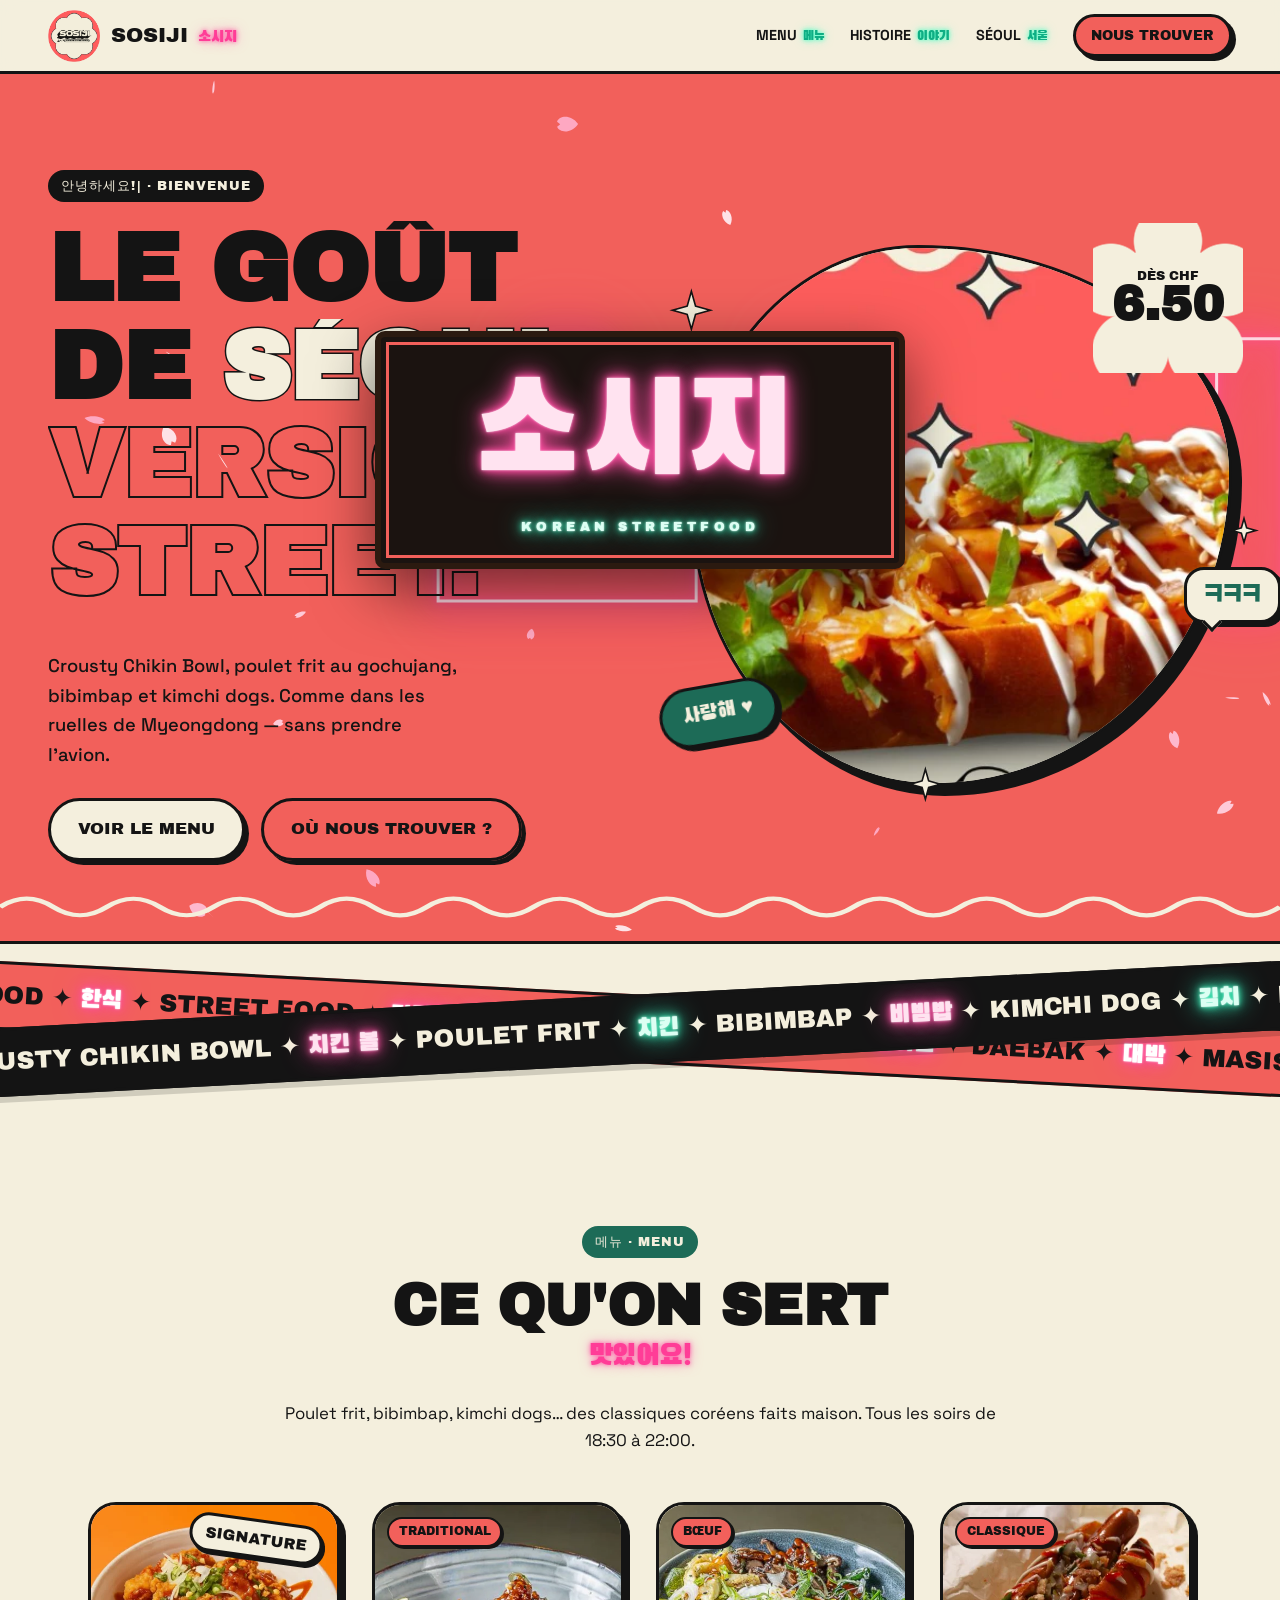
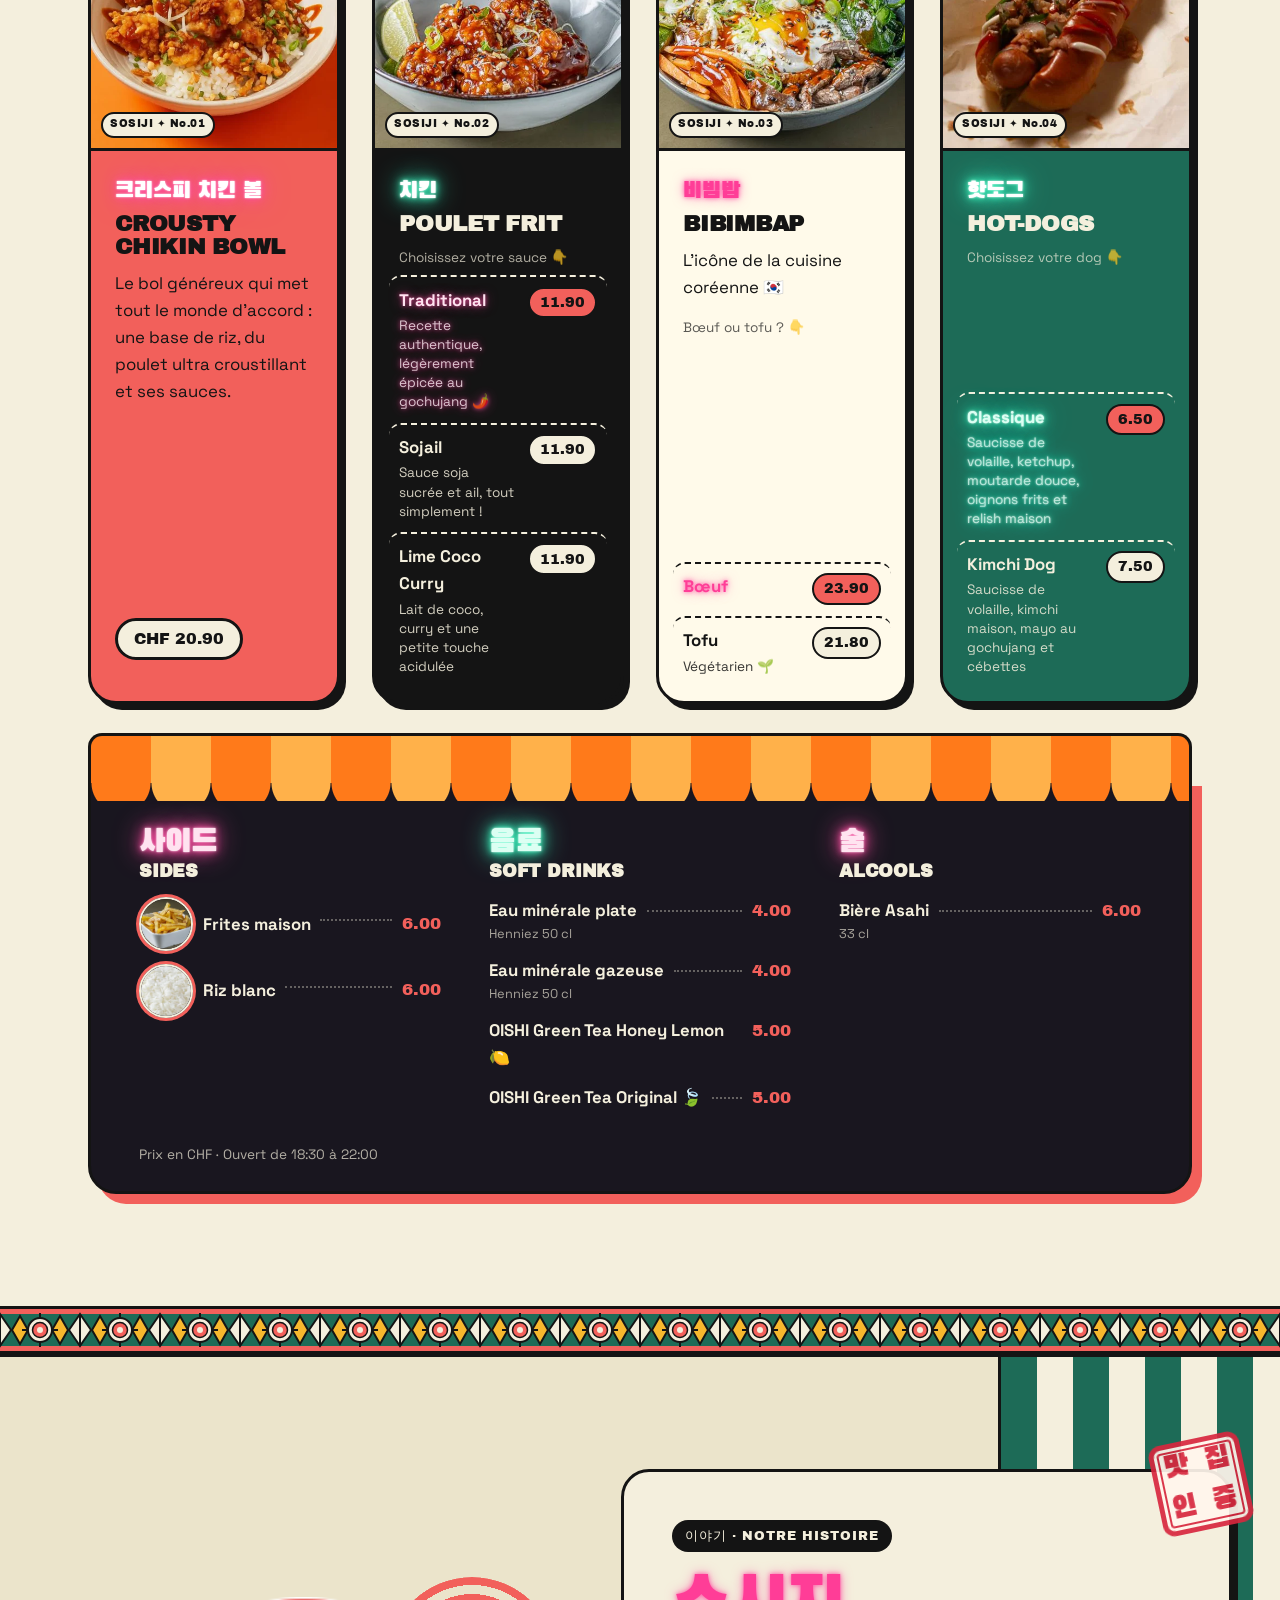
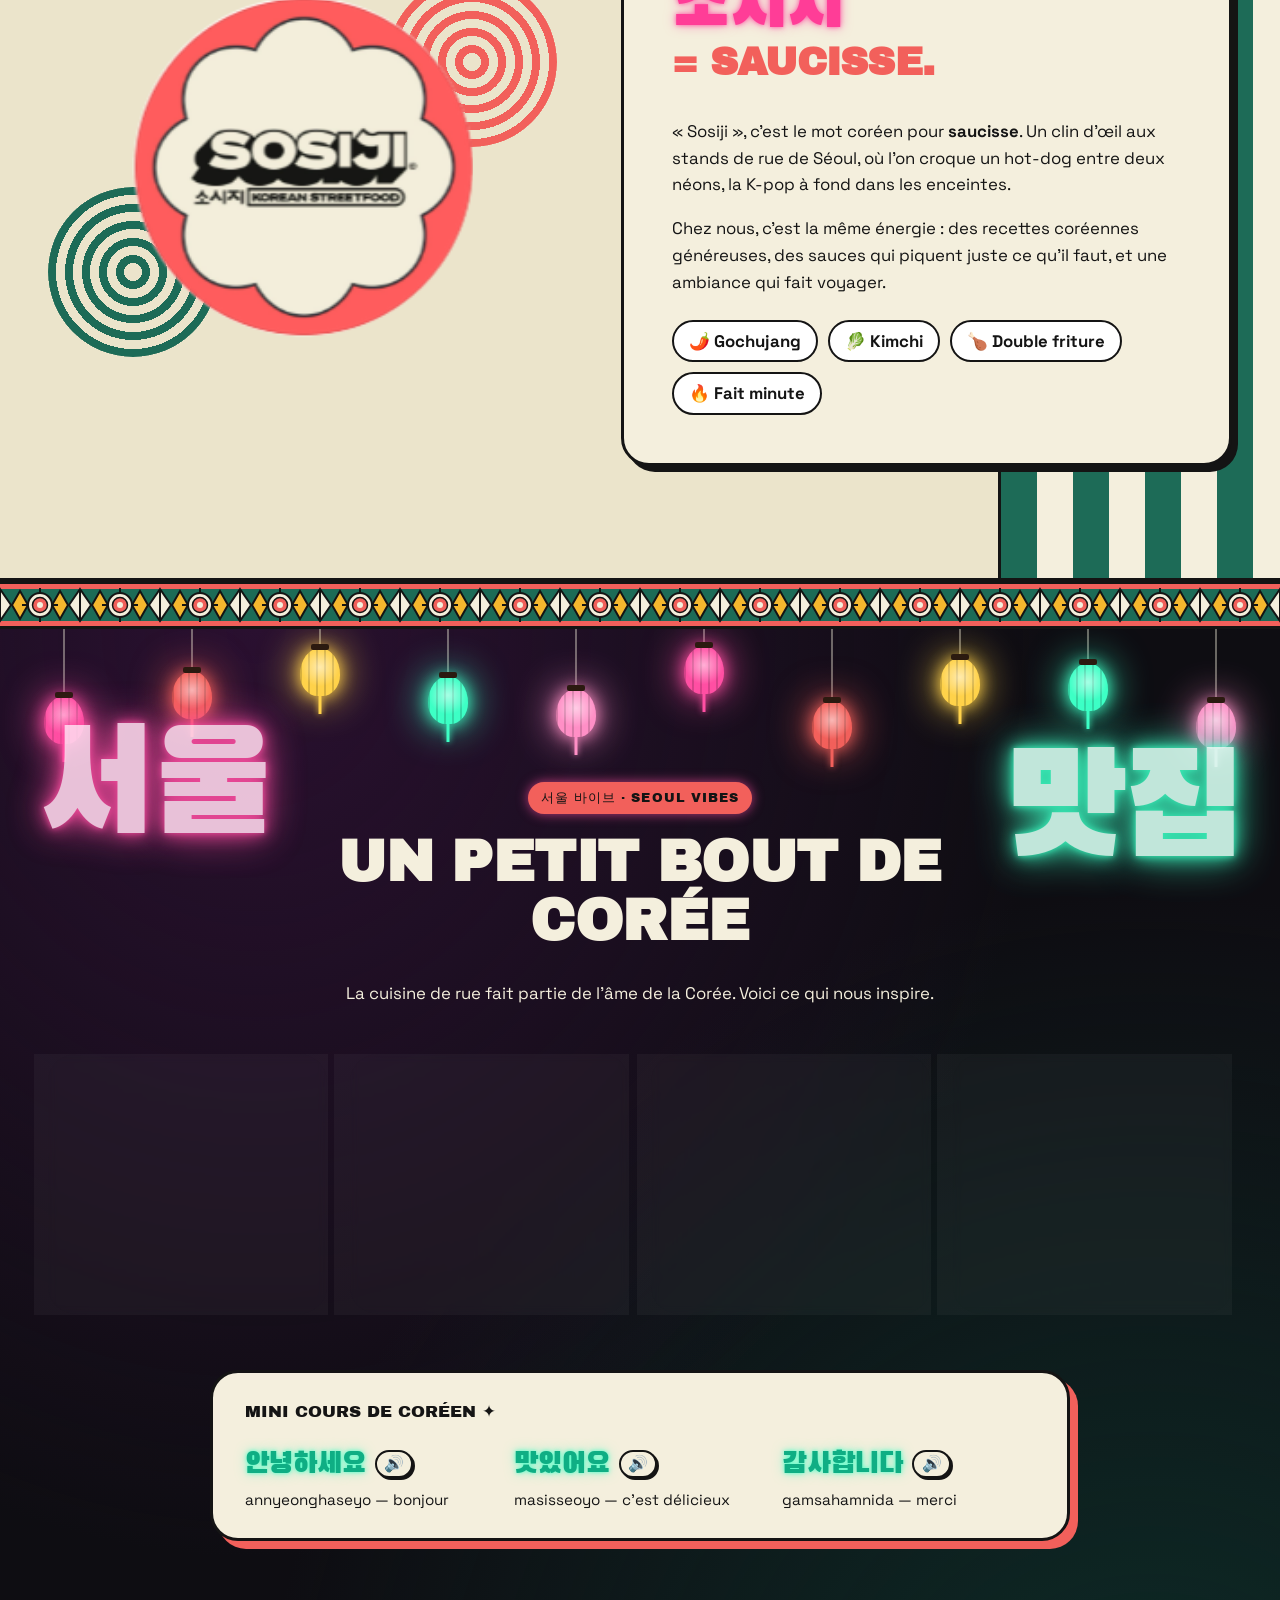
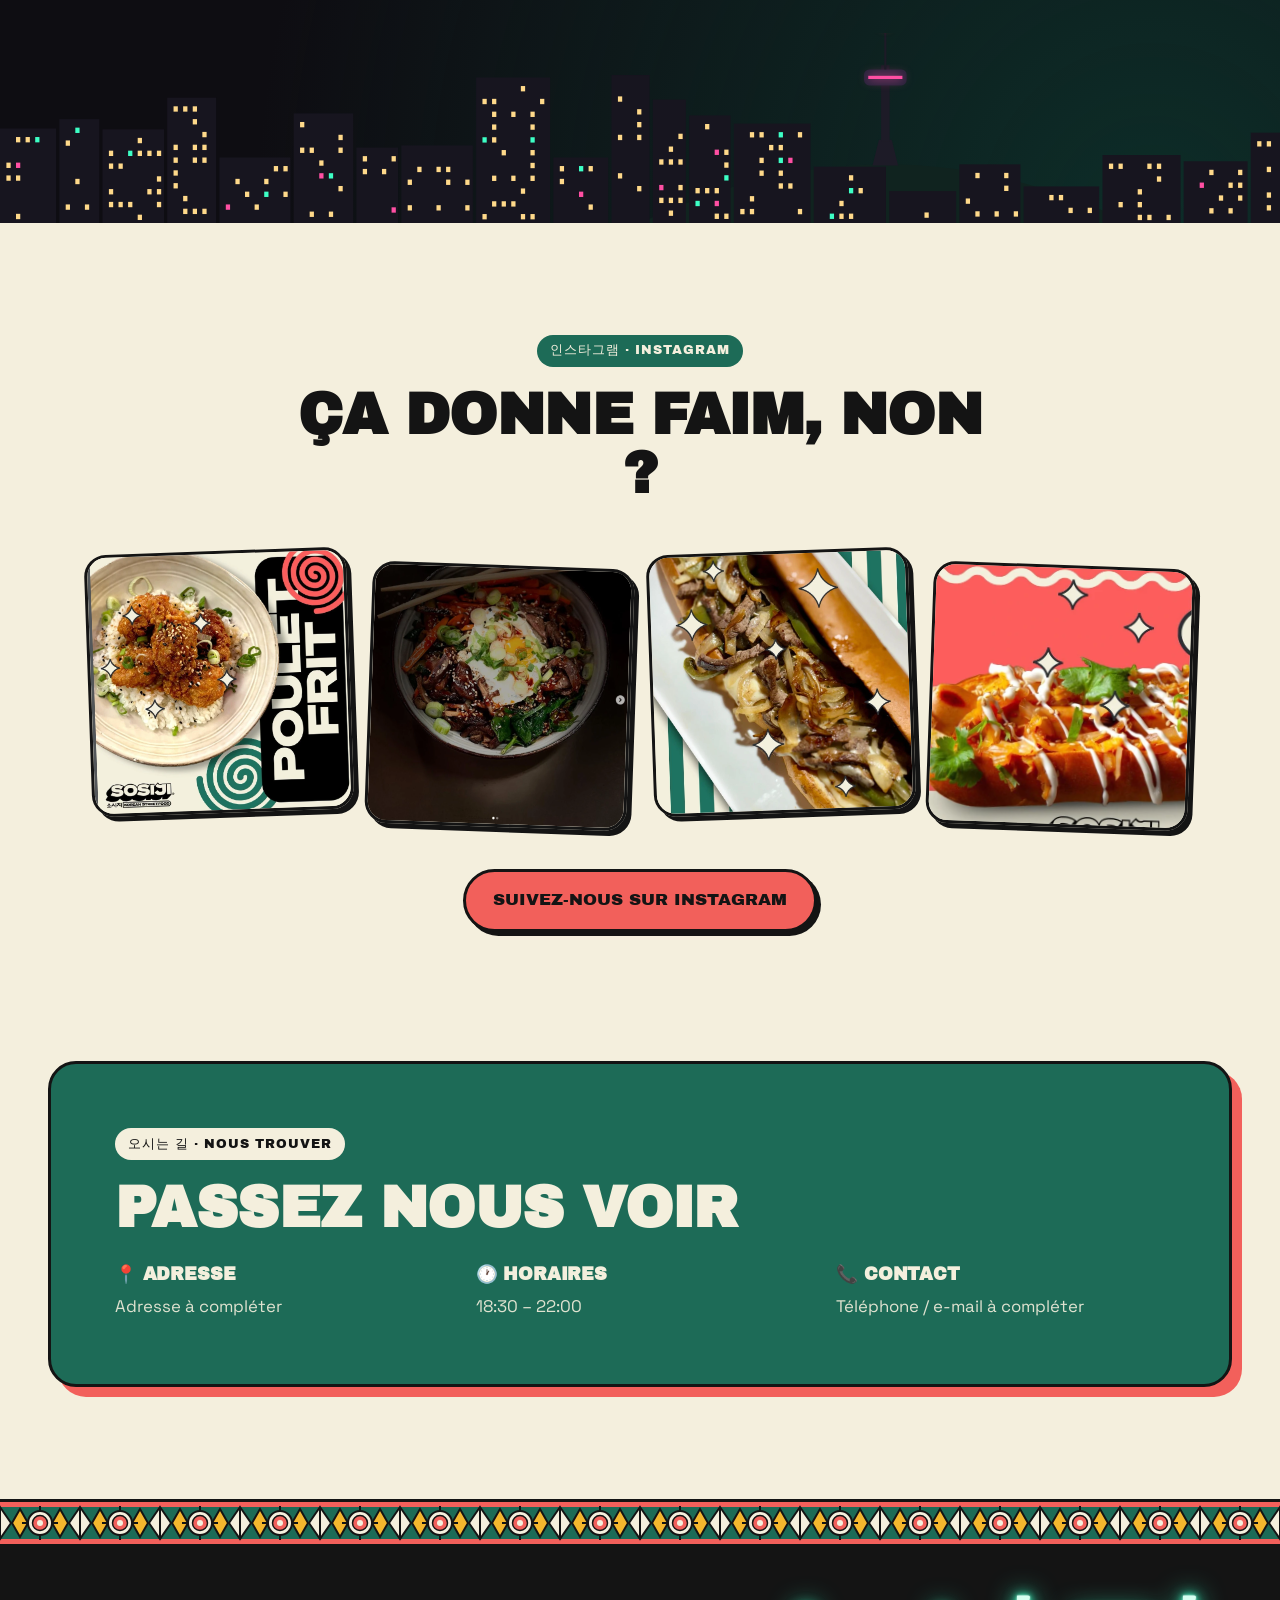
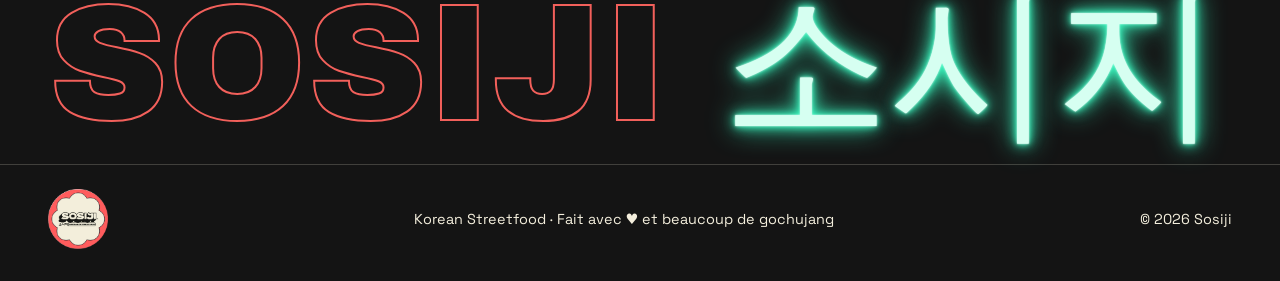
==== commit 8c32df9b: "Add photos for bibimbap tofu, hot-dogs and sides - Bibimbap and hot-dog cards switch photo per varia" ====
--- a/index.html
+++ b/index.html
@@ -115,7 +115,7 @@
           </div>
         </article>
 
-        <article class="card card--black reveal" data-switch>
+        <article class="card card--black reveal" data-switch="Poulet frit">
           <div class="card__img"><img src="assets/img/poulet-traditional.webp" alt="Poulet frit Traditional" loading="lazy"><span class="card__label">Traditional</span></div>
           <div class="card__body">
             <p class="card__ko">치킨</p>
@@ -129,27 +129,29 @@
           </div>
         </article>
 
-        <article class="card card--cream reveal">
-          <div class="card__img"><img src="assets/img/bibimbap-boeuf.webp" alt="Bibimbap au bœuf, œuf et légumes" loading="lazy"></div>
+        <article class="card card--cream reveal" data-switch="Bibimbap">
+          <div class="card__img"><img src="assets/img/bibimbap-boeuf.webp" alt="Bibimbap Bœuf" loading="lazy"><span class="card__label">Bœuf</span></div>
           <div class="card__body">
             <p class="card__ko">비빔밥</p>
             <h3>Bibimbap</h3>
             <p>L'icône de la cuisine coréenne 🇰🇷</p>
-            <ul class="variants">
-              <li><span>Bœuf</span><b>23.90</b></li>
-              <li><span>Tofu <small>Végétarien 🌱</small></span><b>21.80</b></li>
+            <p class="variants__hint">Bœuf ou tofu ? 👇</p>
+            <ul class="variants variants--switch">
+              <li class="is-active" tabindex="0" data-img="assets/img/bibimbap-boeuf.webp"><span>Bœuf</span><b>23.90</b></li>
+              <li tabindex="0" data-img="assets/img/bibimbap-tofu.webp"><span>Tofu <small>Végétarien 🌱</small></span><b>21.80</b></li>
             </ul>
           </div>
         </article>
 
-        <article class="card card--green reveal">
-          <div class="card__img"><img class="img-zoom" src="assets/img/hotdog.webp" alt="Kimchi Dog" loading="lazy"></div>
+        <article class="card card--green reveal" data-switch="Hot-dog">
+          <div class="card__img"><img src="assets/img/hotdog-classique.webp" alt="Hot-dog Classique" loading="lazy"><span class="card__label">Classique</span></div>
           <div class="card__body">
             <p class="card__ko">핫도그</p>
             <h3>Hot-Dogs</h3>
-            <ul class="variants">
-              <li><span>Classique <small>Saucisse de volaille, ketchup, moutarde douce, oignons frits et relish maison</small></span><b>6.50</b></li>
-              <li><span>Kimchi Dog <small>Saucisse de volaille, kimchi maison, mayo au gochujang et cébettes</small></span><b>7.50</b></li>
+            <p class="variants__hint">Choisissez votre dog 👇</p>
+            <ul class="variants variants--switch">
+              <li class="is-active" tabindex="0" data-img="assets/img/hotdog-classique.webp"><span>Classique <small>Saucisse de volaille, ketchup, moutarde douce, oignons frits et relish maison</small></span><b>6.50</b></li>
+              <li tabindex="0" data-img="assets/img/kimchi-dog.webp"><span>Kimchi Dog <small>Saucisse de volaille, kimchi maison, mayo au gochujang et cébettes</small></span><b>7.50</b></li>
             </ul>
           </div>
         </article>
@@ -162,8 +164,8 @@
           <div class="board__col">
             <h3><span class="ko">사이드</span> Sides</h3>
             <ul>
-              <li><span>Frites maison</span><b>6.00</b></li>
-              <li><span>Riz blanc</span><b>6.00</b></li>
+              <li class="has-thumb"><img src="assets/img/frites-maison.webp" alt="Frites maison" loading="lazy"><span>Frites maison</span><b>6.00</b></li>
+              <li class="has-thumb"><img src="assets/img/riz-blanc.webp" alt="Riz blanc" loading="lazy"><span>Riz blanc</span><b>6.00</b></li>
             </ul>
           </div>
           <div class="board__col">
--- a/style.css
+++ b/style.css
@@ -822,3 +822,18 @@
 .variants--switch li:hover, .variants--switch li:focus-visible { background: rgba(255, 255, 255, .08); outline: none; }
 .variants--switch li.is-active span { color: #ffe3f0; text-shadow: var(--glow-pink-soft); }
 .variants--switch li.is-active b { background: var(--coral); }
+
+/* sélection active lisible aussi sur carte claire / verte */
+.card--cream .variants--switch li.is-active span { color: #ff3d97; }
+.card--cream .variants--switch li:hover { background: rgba(0, 0, 0, .05); }
+.card--green .variants--switch li.is-active span { color: #dcfff3; text-shadow: var(--glow-mint); }
+
+/* vignettes des sides */
+.board li.has-thumb { align-items: center; }
+.board li.has-thumb img {
+  width: 54px; height: 54px; object-fit: cover; flex: none;
+  border-radius: 50%; border: 2px solid var(--cream);
+  box-shadow: 0 0 0 3px var(--coral);
+  transition: transform .3s;
+}
+.board li.has-thumb:hover img { transform: scale(1.25) rotate(-8deg); }
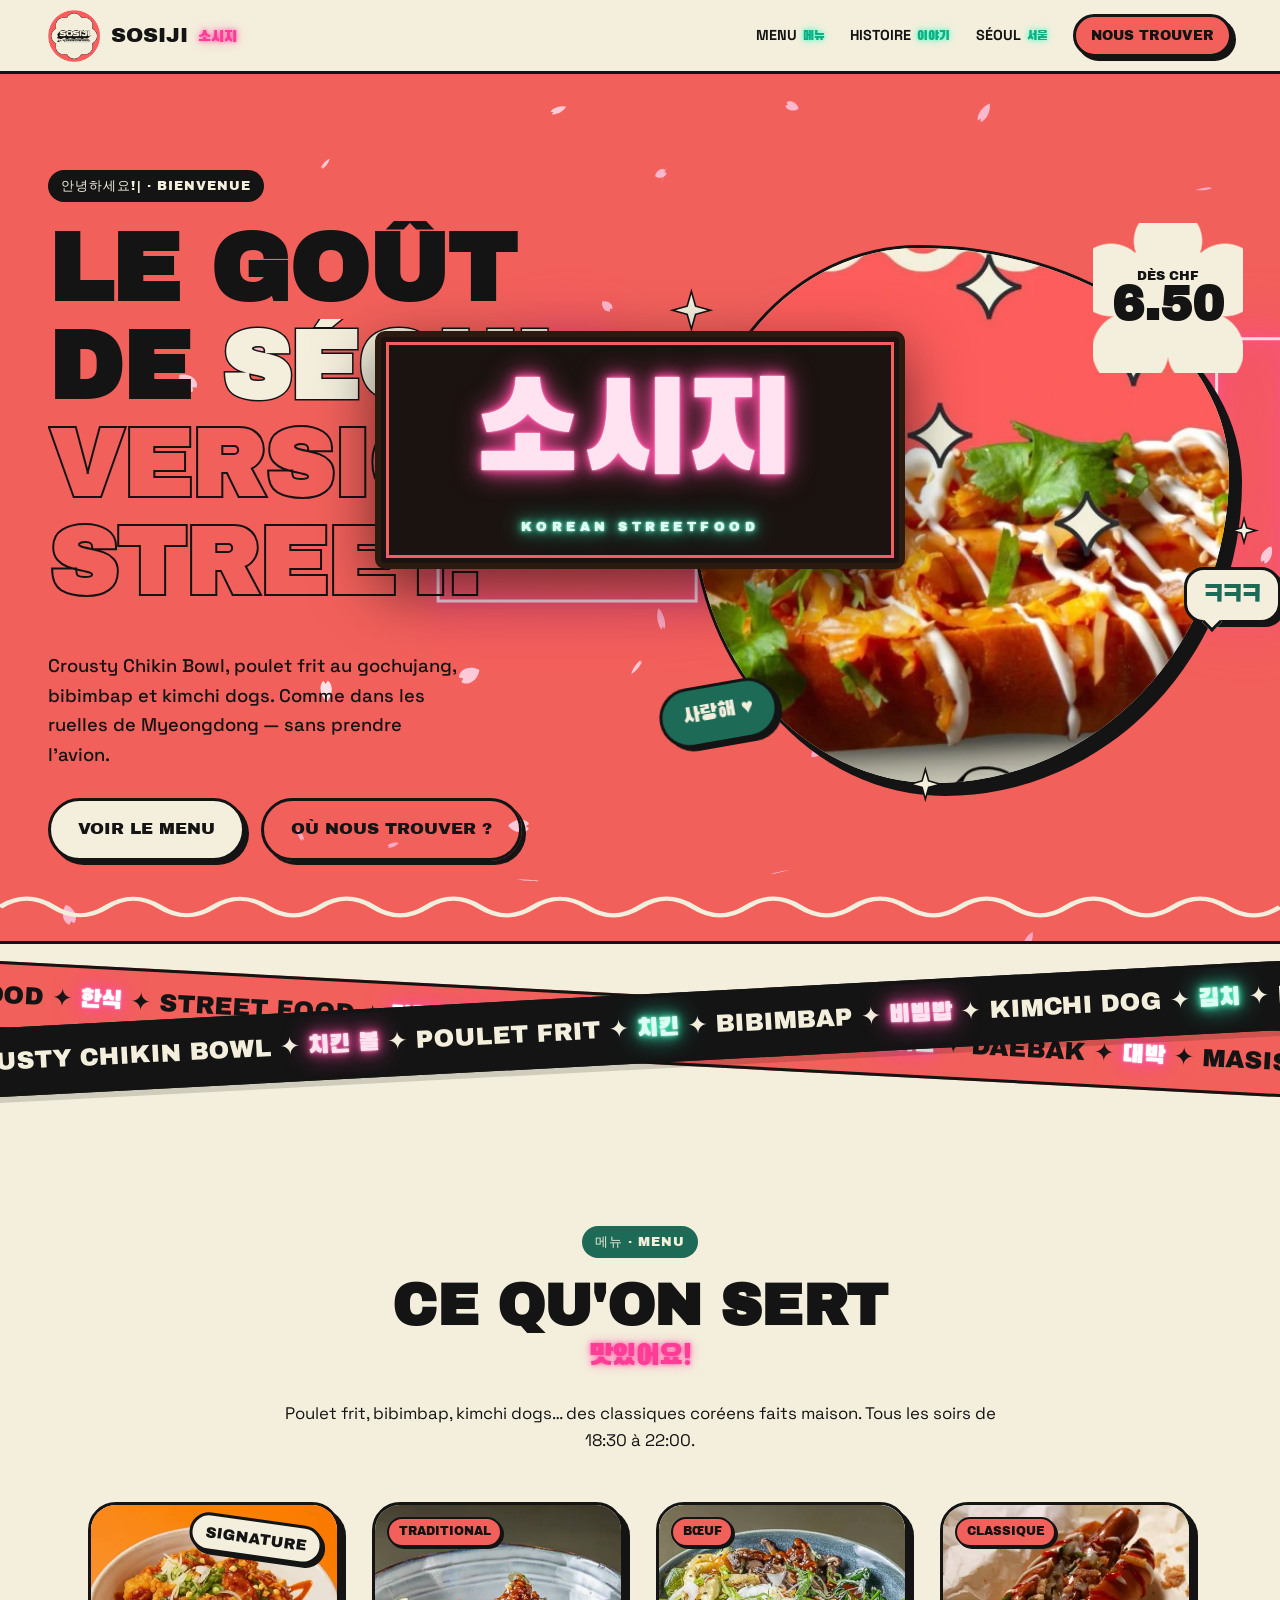
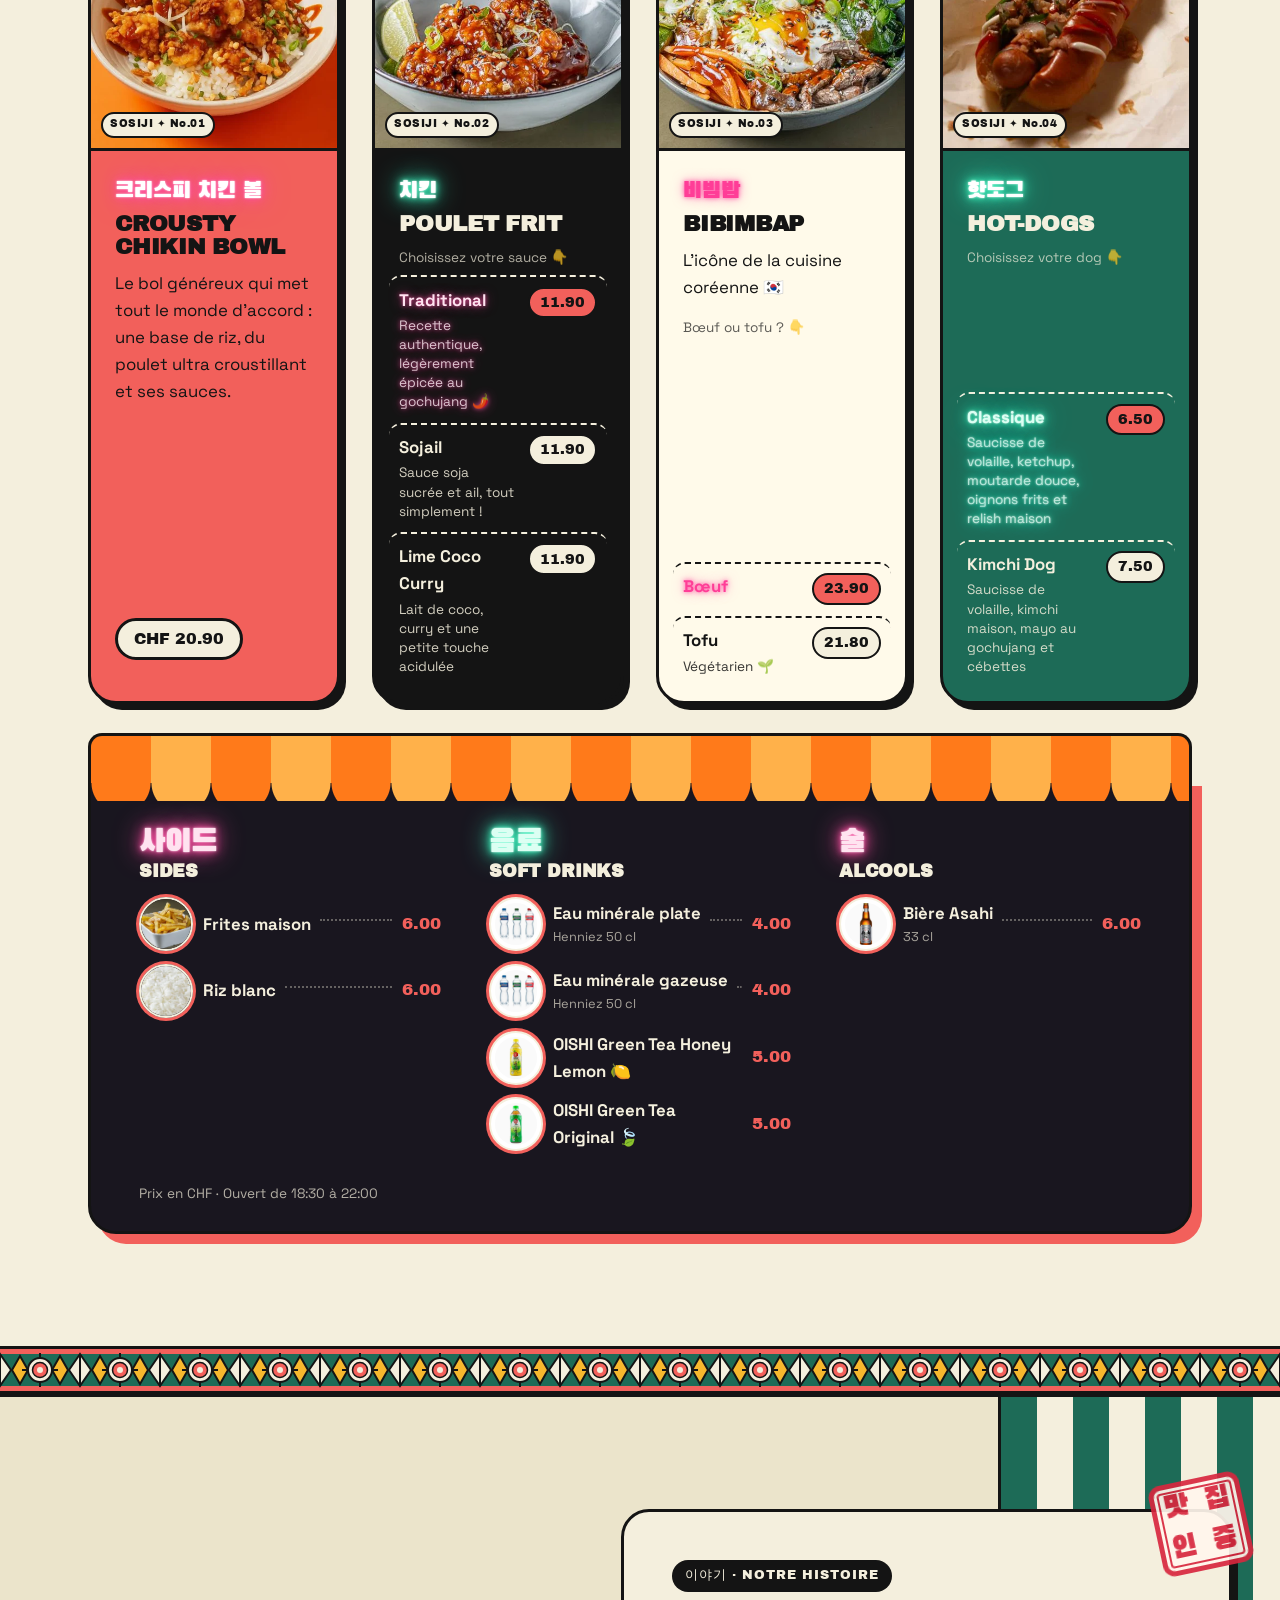
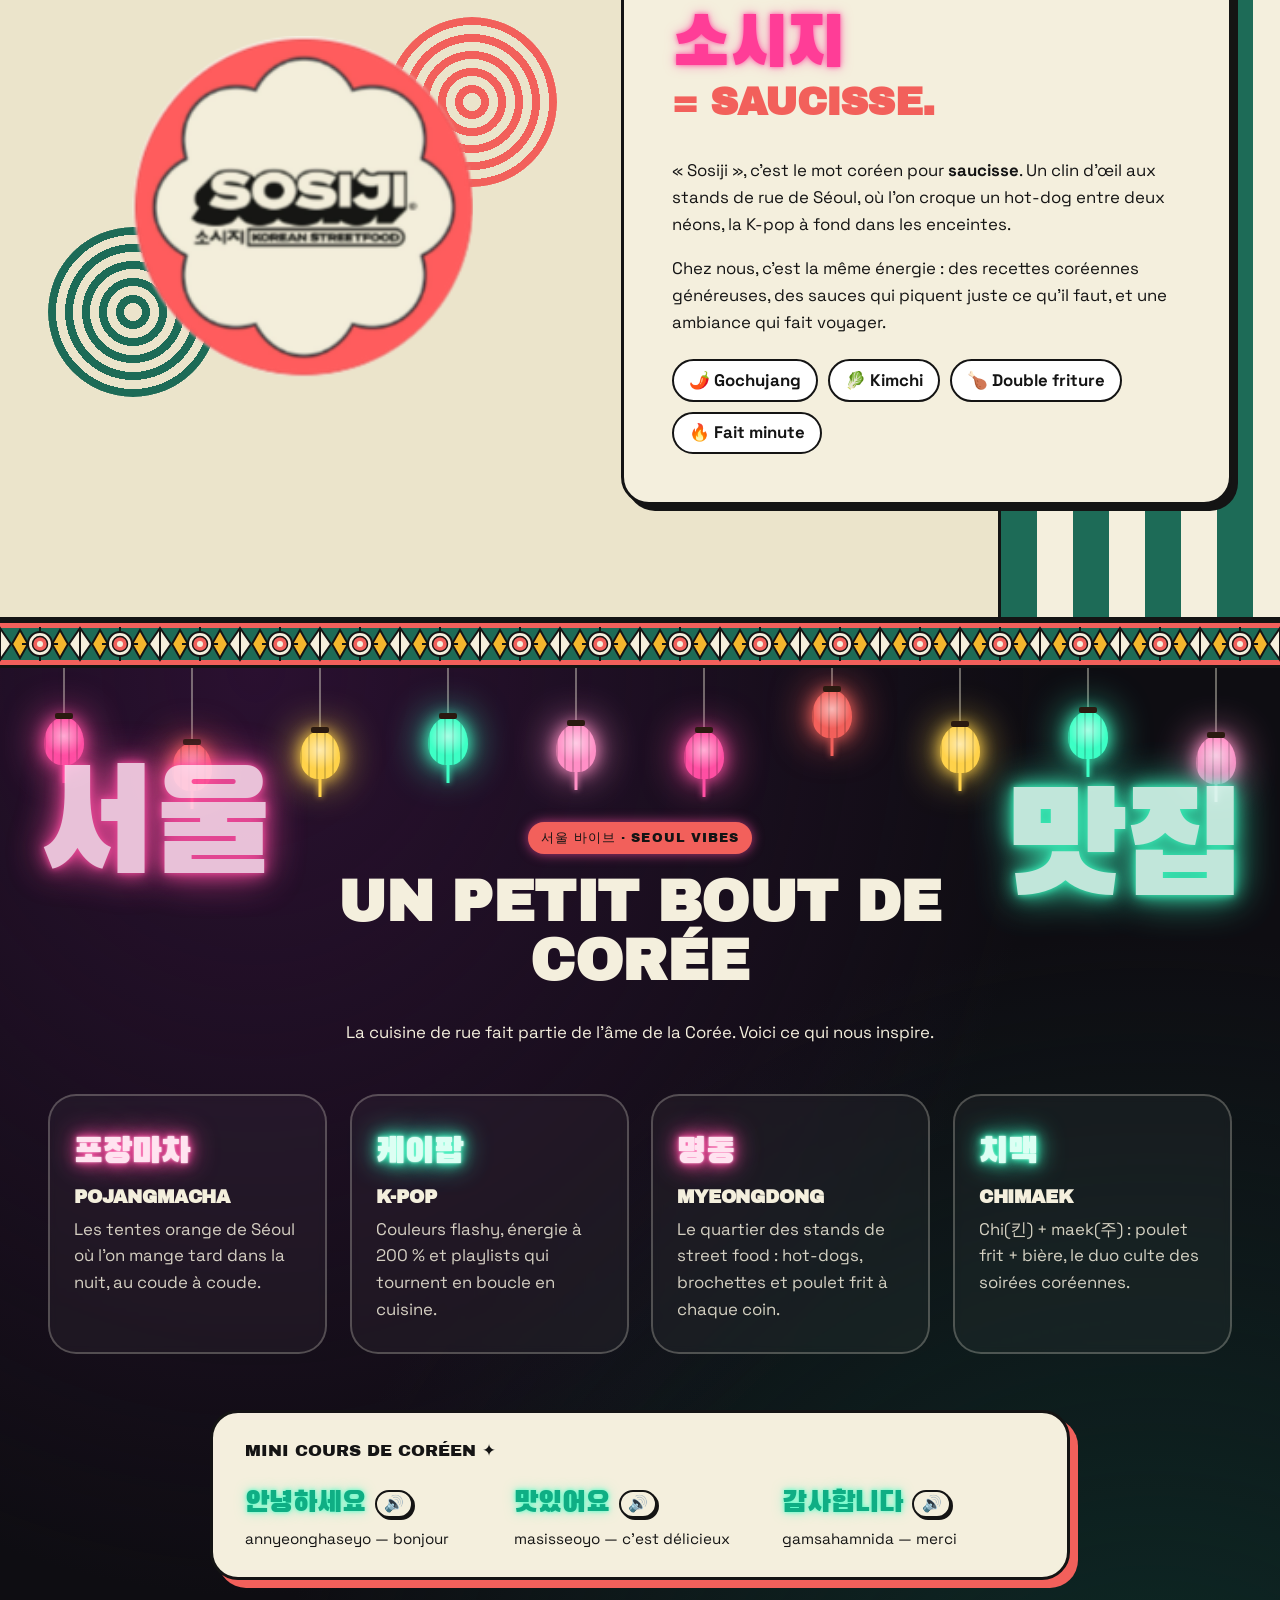
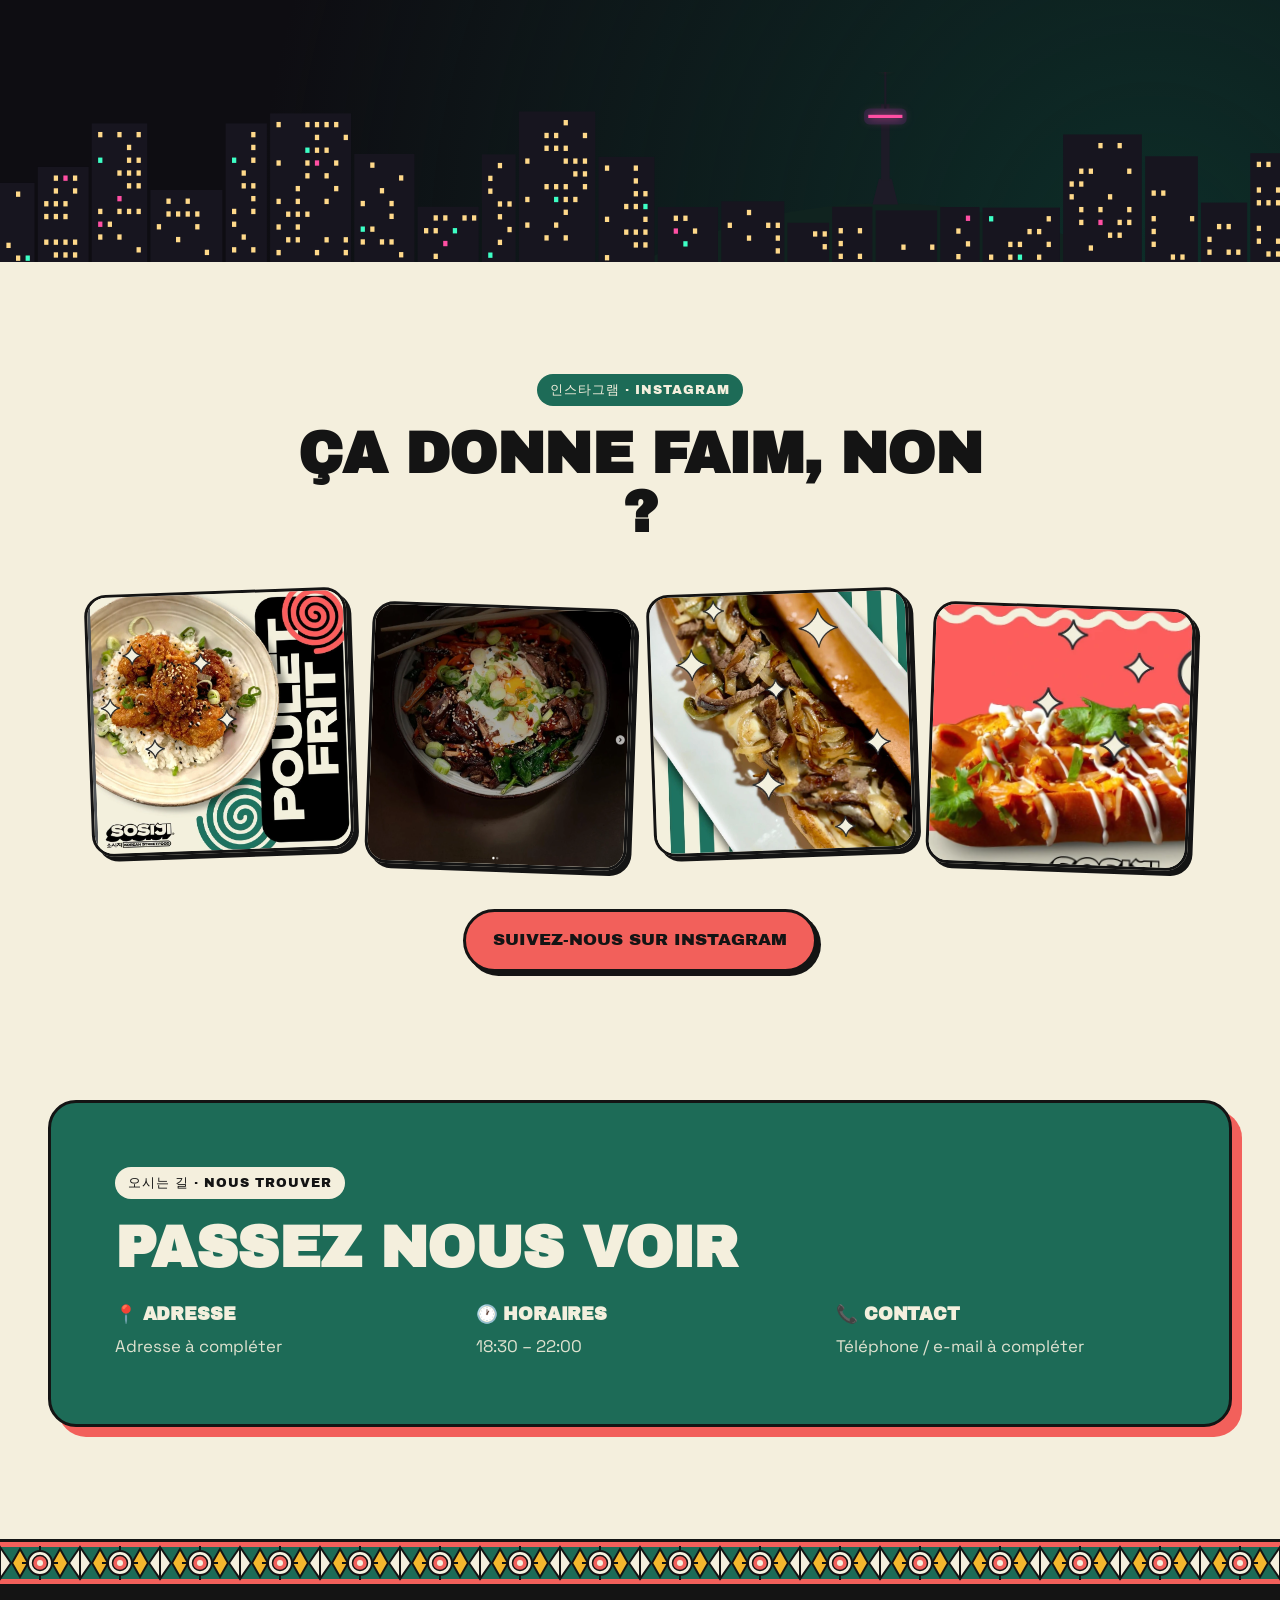
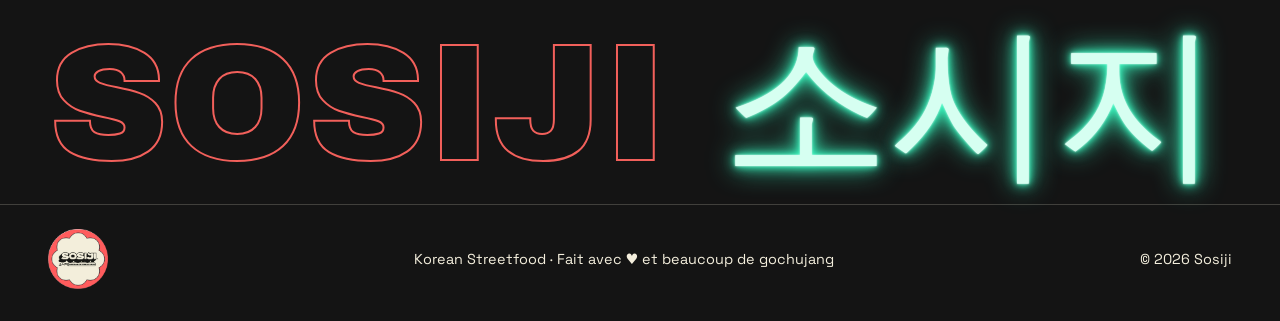
==== commit 4d9750a4: "Add drink photos to the menu board Henniez water, OISHI Green Tea (Honey Lemon, Original) and Asahi " ====
--- a/index.html
+++ b/index.html
@@ -171,16 +171,16 @@
           <div class="board__col">
             <h3><span class="ko">음료</span> Soft drinks</h3>
             <ul>
-              <li><span>Eau minérale plate <small>Henniez 50 cl</small></span><b>4.00</b></li>
-              <li><span>Eau minérale gazeuse <small>Henniez 50 cl</small></span><b>4.00</b></li>
-              <li><span>OISHI Green Tea Honey Lemon 🍋</span><b>5.00</b></li>
-              <li><span>OISHI Green Tea Original 🍃</span><b>5.00</b></li>
+              <li class="has-thumb"><img class="thumb--product" src="assets/img/eau-henniez.webp" alt="Eau minérale Henniez" loading="lazy"><span>Eau minérale plate <small>Henniez 50 cl</small></span><b>4.00</b></li>
+              <li class="has-thumb"><img class="thumb--product" src="assets/img/eau-henniez.webp" alt="Eau minérale Henniez" loading="lazy"><span>Eau minérale gazeuse <small>Henniez 50 cl</small></span><b>4.00</b></li>
+              <li class="has-thumb"><img class="thumb--product" src="assets/img/oishi-honey-lemon.webp" alt="OISHI Green Tea Honey Lemon" loading="lazy"><span>OISHI Green Tea Honey Lemon 🍋</span><b>5.00</b></li>
+              <li class="has-thumb"><img class="thumb--product" src="assets/img/oishi-original.webp" alt="OISHI Green Tea Original" loading="lazy"><span>OISHI Green Tea Original 🍃</span><b>5.00</b></li>
             </ul>
           </div>
           <div class="board__col">
             <h3><span class="ko">술</span> Alcools</h3>
             <ul>
-              <li><span>Bière Asahi <small>33 cl</small></span><b>6.00</b></li>
+              <li class="has-thumb"><img class="thumb--product" src="assets/img/asahi.webp" alt="Bière Asahi Super Dry" loading="lazy"><span>Bière Asahi <small>33 cl</small></span><b>6.00</b></li>
             </ul>
           </div>
         </div>
--- a/style.css
+++ b/style.css
@@ -837,3 +837,5 @@
   transition: transform .3s;
 }
 .board li.has-thumb:hover img { transform: scale(1.25) rotate(-8deg); }
+/* bouteilles : photo entière sur fond blanc */
+.board li.has-thumb img.thumb--product { object-fit: contain; background: #fff; padding: 4px; }
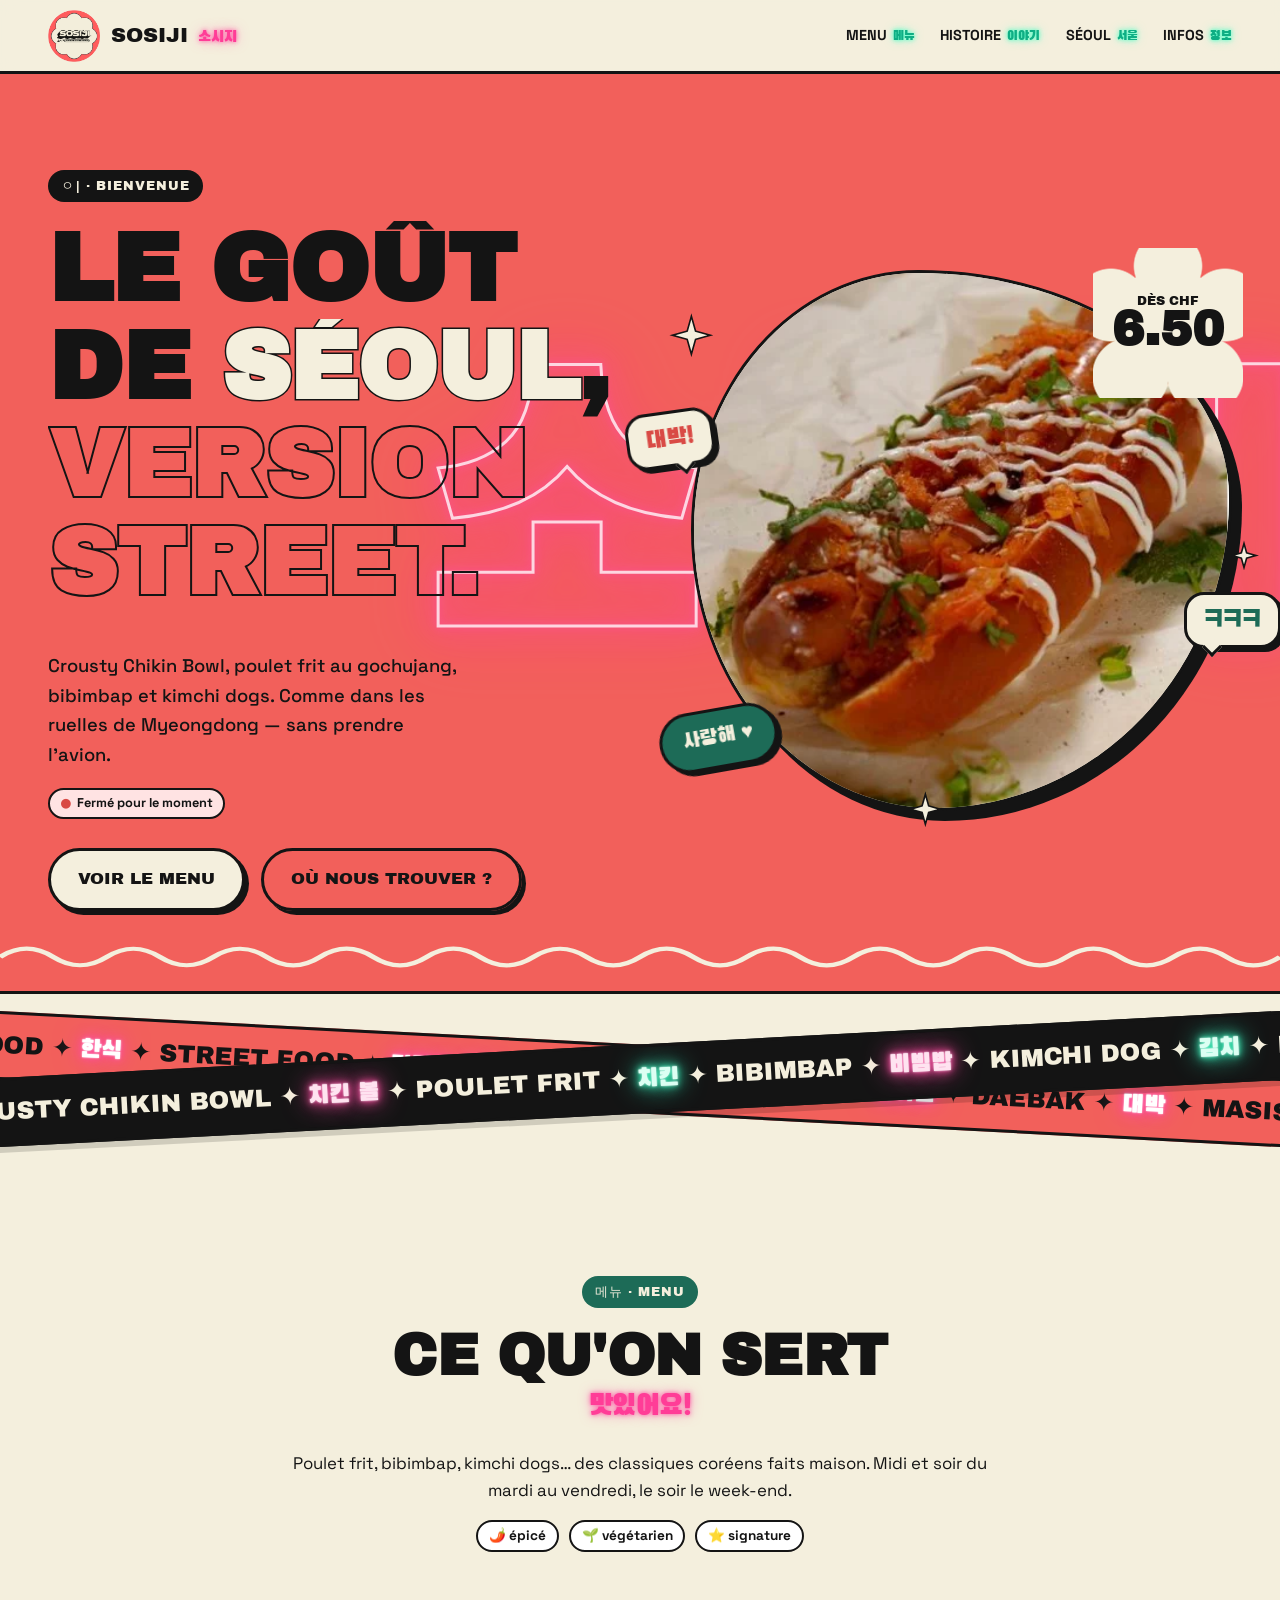
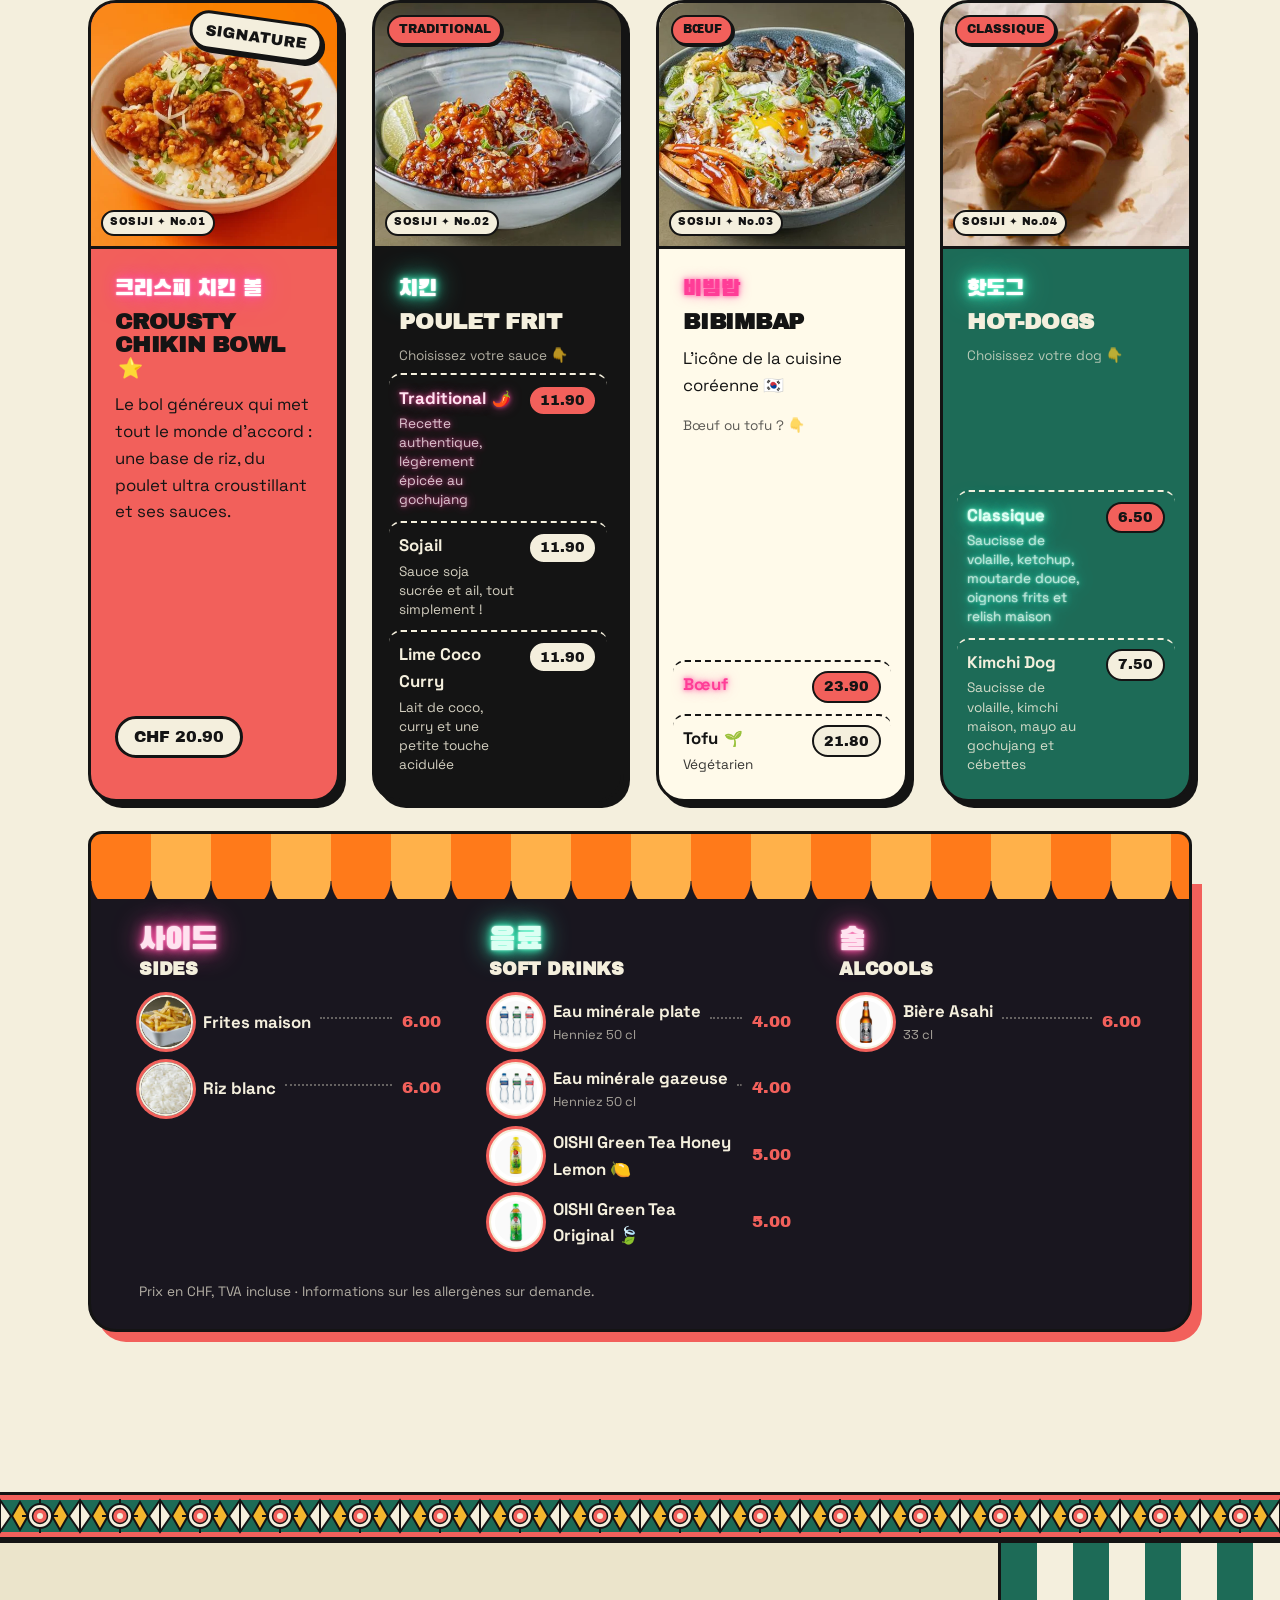
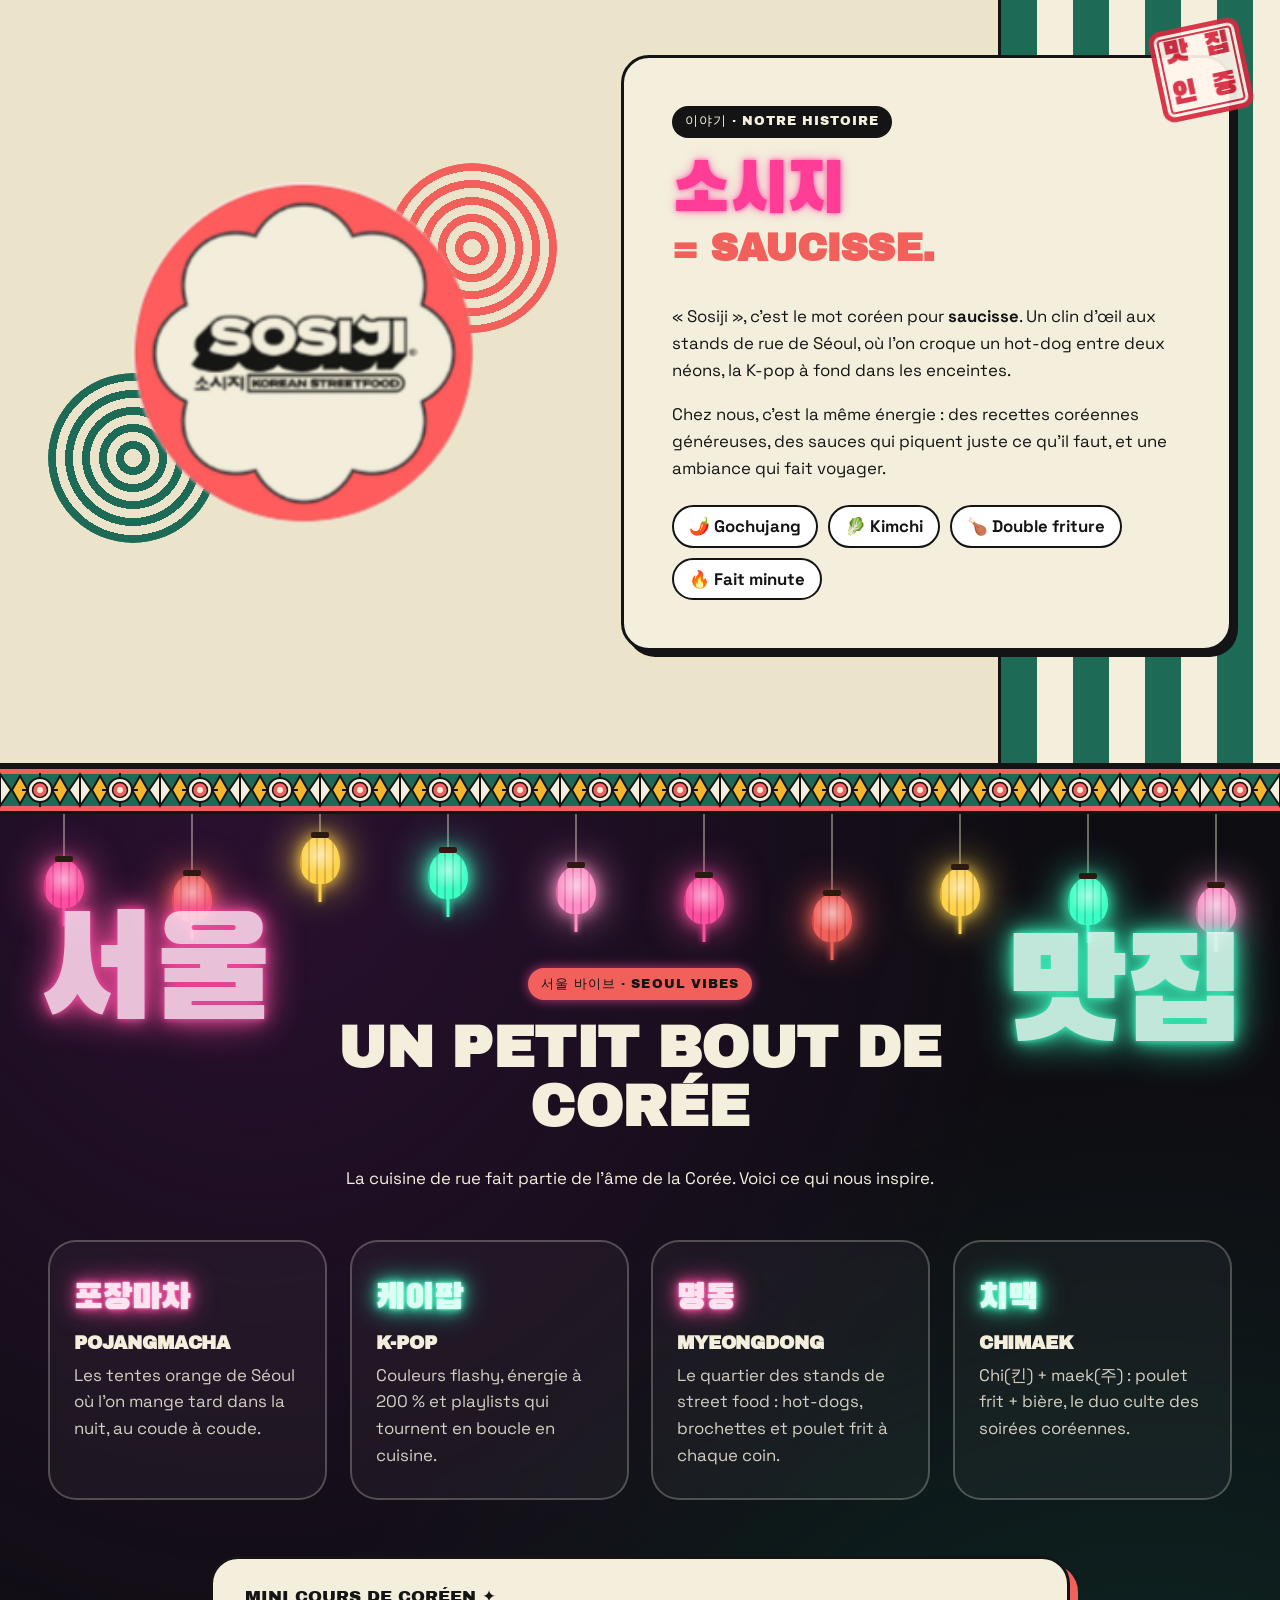
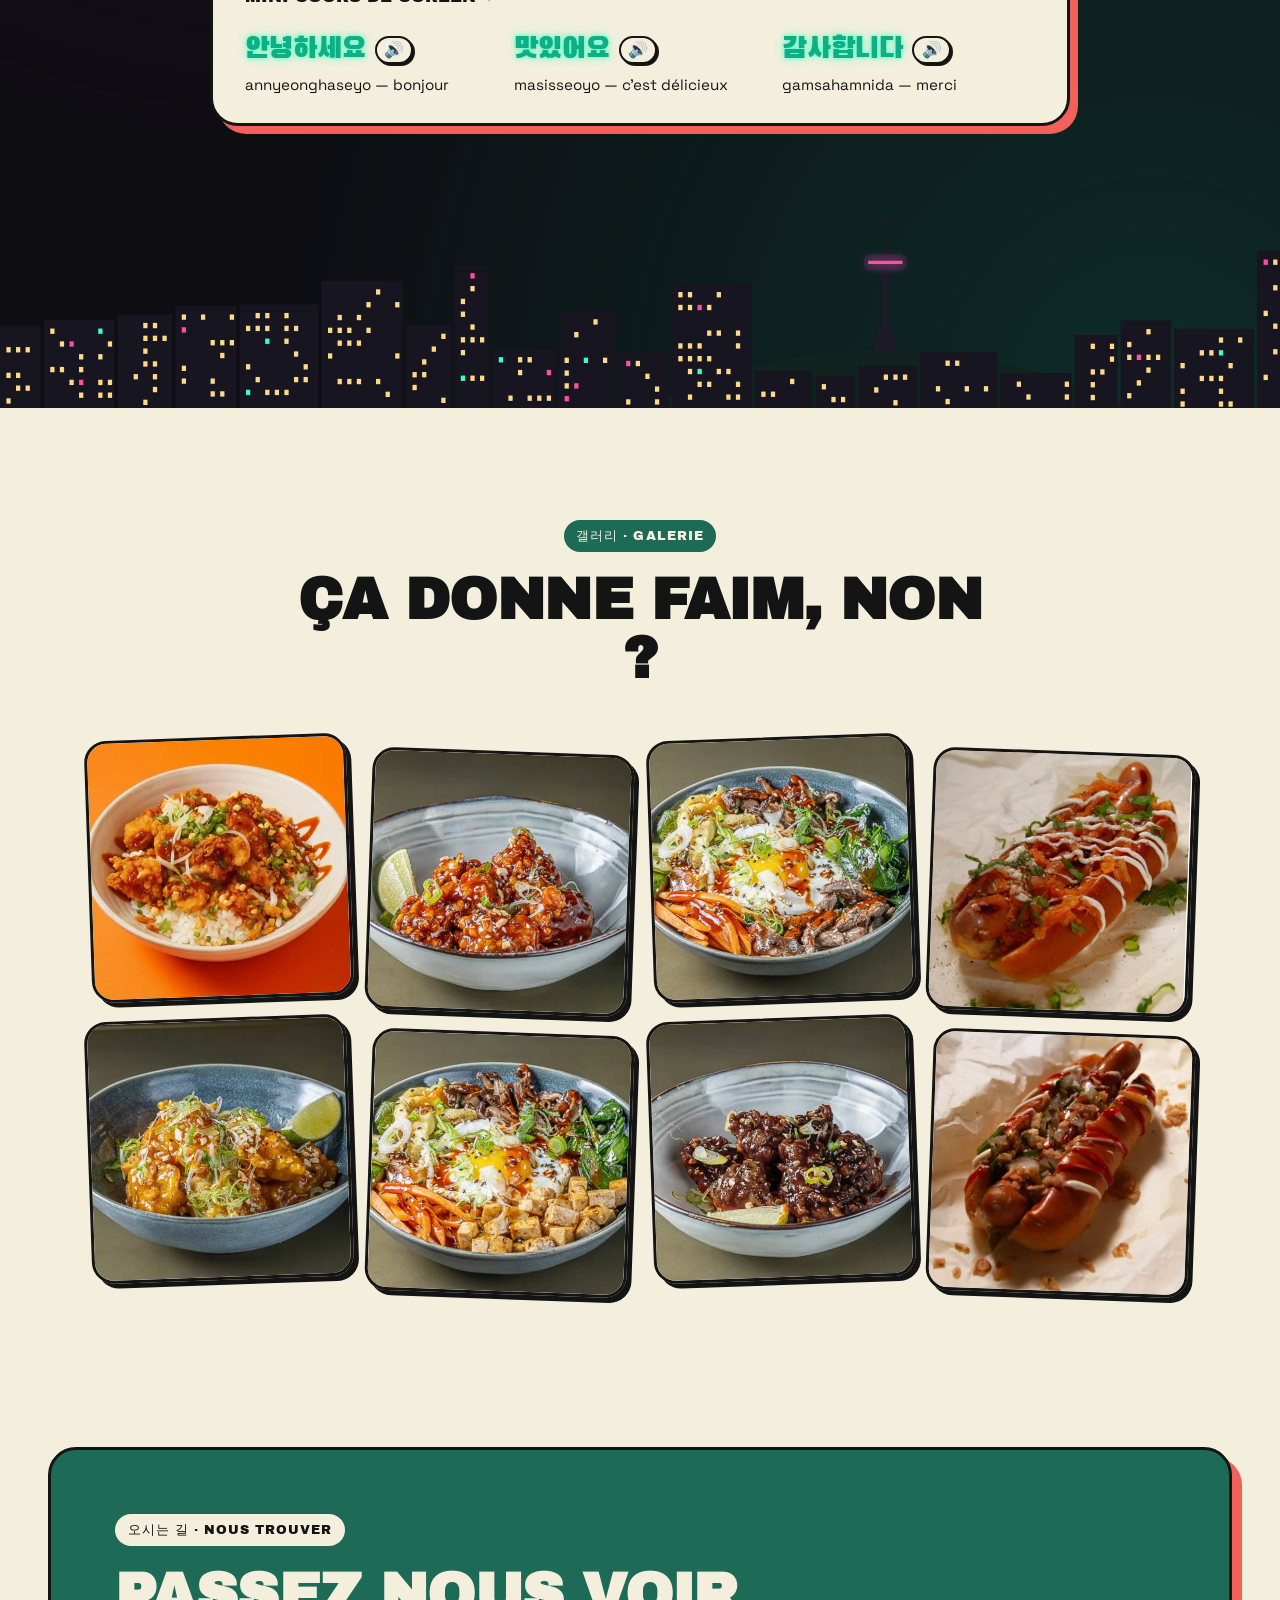
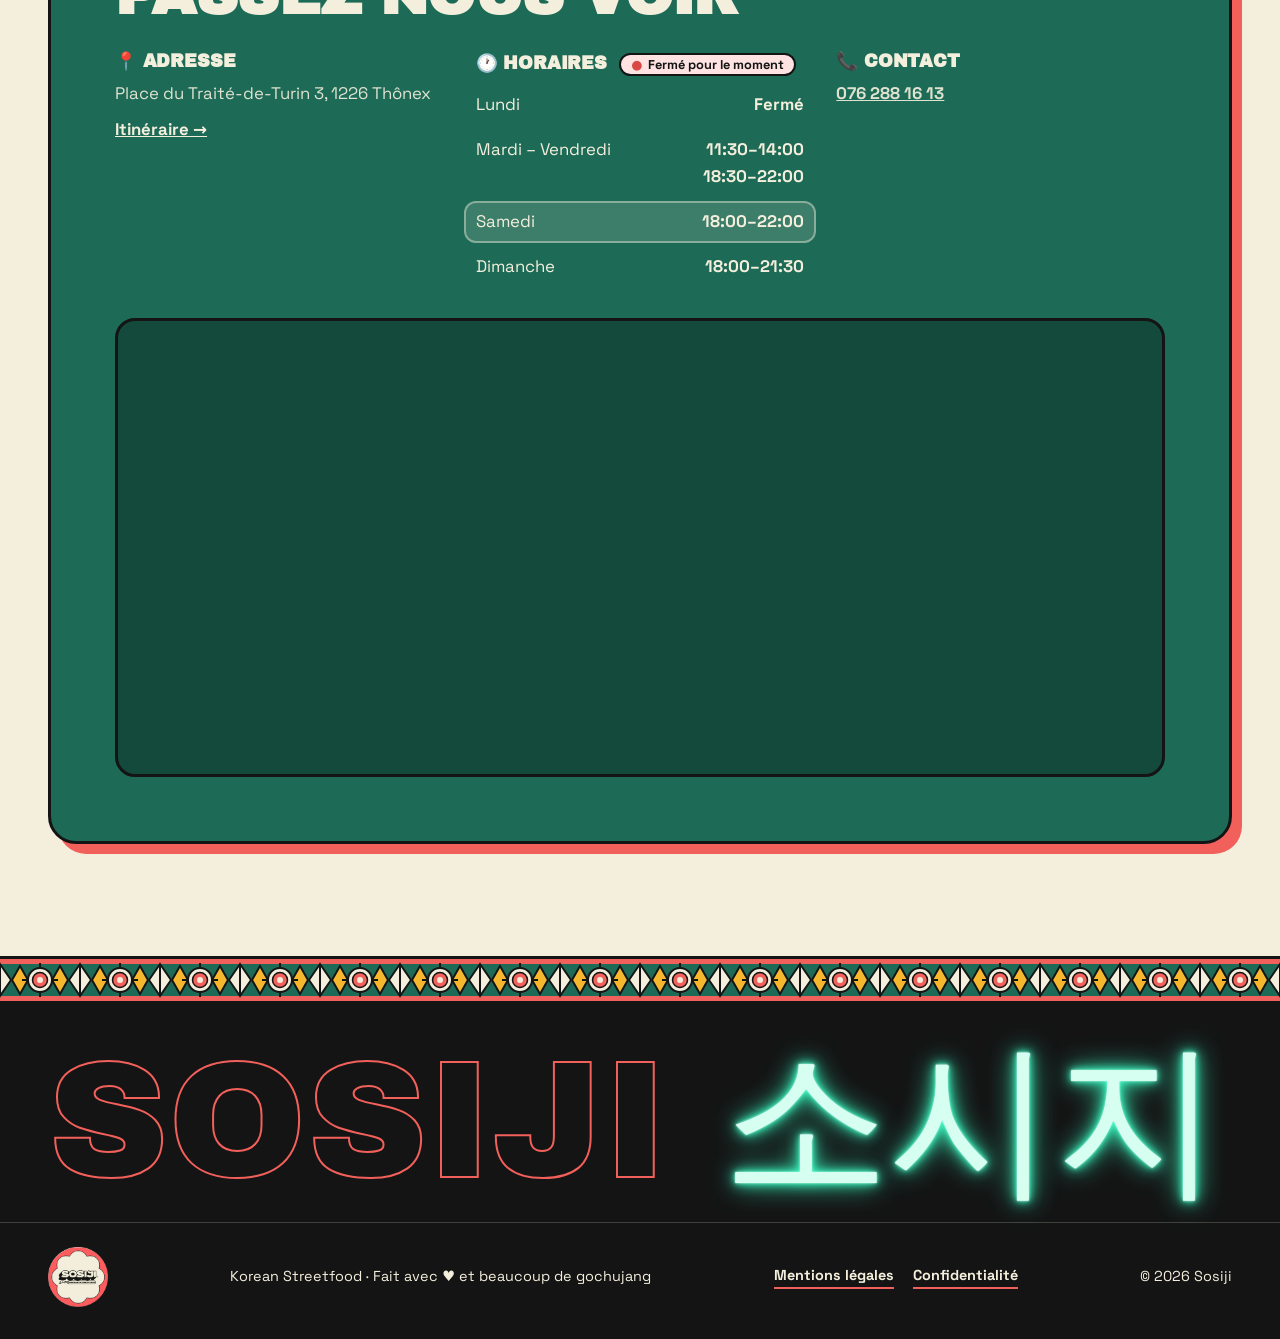
==== commit 2379feee: "Add ordering, real restaurant info, legal page and SEO - config.js: single file for order link, Inst" ====
--- a/index.html
+++ b/index.html
@@ -4,11 +4,16 @@
   <meta charset="utf-8">
   <meta name="viewport" content="width=device-width, initial-scale=1">
   <title>Sosiji 소시지 — Korean Streetfood</title>
-  <meta name="description" content="Sosiji — Korean streetfood : hot-dogs coréens, poulet frit, bibimbap et bulgogi. Le goût de Séoul, version street.">
+  <meta name="description" content="Sosiji, Korean streetfood : Crousty Chikin Bowl, poulet frit coréen, bibimbap et kimchi dogs. Place du Traité-de-Turin 3, Thônex. Ouvert du mardi au dimanche.">
   <link rel="icon" href="assets/img/logo.png">
-  <link rel="preconnect" href="https://fonts.googleapis.com">
-  <link rel="preconnect" href="https://fonts.gstatic.com" crossorigin>
-  <link href="https://fonts.googleapis.com/css2?family=Archivo+Black&family=Black+Han+Sans&family=Space+Grotesk:wght@400;500;700&display=swap" rel="stylesheet">
+  <meta name="theme-color" content="#f2605b">
+  <meta property="og:type" content="restaurant">
+  <meta property="og:site_name" content="Sosiji Korean Streetfood">
+  <meta property="og:title" content="Sosiji 소시지 — Korean Streetfood">
+  <meta property="og:description" content="Crousty Chikin Bowl, poulet frit au gochujang, bibimbap et kimchi dogs. Le goût de Séoul, version street.">
+  <meta name="twitter:card" content="summary_large_image">
+  <link rel="apple-touch-icon" href="assets/img/logo.png">
+  <link rel="stylesheet" href="assets/fonts.css">
   <link rel="stylesheet" href="style.css">
   <script>
     (function (d) {
@@ -32,6 +37,9 @@
     </div>
     <p class="intro__hint">cliquez pour entrer · 들어오세요</p>
   </div>
+
+  <!-- ===== BANDEAU D'ANNONCE (texte dans config.js) ===== -->
+  <div class="announce" hidden><span class="announce__ko" aria-hidden="true">공지</span> <span class="announce__text"></span></div>
 
   <!-- ===== NAV ===== -->
   <header class="nav" id="top">
@@ -46,7 +54,8 @@
       <a href="#menu">Menu <span class="ko">메뉴</span></a>
       <a href="#histoire">Histoire <span class="ko">이야기</span></a>
       <a href="#seoul">Séoul <span class="ko">서울</span></a>
-      <a href="#infos" class="btn btn--small">Nous trouver</a>
+      <a href="#infos">Infos <span class="ko">정보</span></a>
+      <a class="btn btn--small js-order" hidden target="_blank" rel="noopener">Commander 🛵</a>
     </nav>
   </header>
 
@@ -64,14 +73,16 @@
             <span class="line outline">version street.</span>
           </h1>
           <p class="hero__lead">Crousty Chikin Bowl, poulet frit au gochujang, bibimbap et kimchi dogs. Comme dans les ruelles de Myeongdong — sans prendre l'avion.</p>
+          <p class="hero__status"><span class="open-status" hidden></span></p>
           <div class="hero__cta">
+            <a class="btn btn--order js-order" hidden target="_blank" rel="noopener">Commander <span class="ko">주문</span> 🛵</a>
             <a href="#menu" class="btn">Voir le menu</a>
             <a href="#infos" class="btn btn--ghost">Où nous trouver ?</a>
           </div>
         </div>
         <div class="hero__visual">
           <div class="cloud-frame">
-            <img src="assets/img/hotdog.webp" alt="Hot-dog coréen au kimchi, mayo et coriandre" width="840" height="757">
+            <img src="assets/img/kimchi-dog.webp" alt="Kimchi Dog : saucisse de volaille, kimchi maison et mayo au gochujang" width="462" height="457">
           </div>
           <div class="price-cloud" aria-label="Hot-dogs dès 6 francs 50">
             <small>DÈS CHF</small><strong>6.50</strong>
@@ -100,7 +111,8 @@
       <div class="section-head">
         <p class="tag tag--green">메뉴 · Menu</p>
         <h2>Ce qu'on sert <span class="ko">맛있어요!</span></h2>
-        <p>Poulet frit, bibimbap, kimchi dogs… des classiques coréens faits maison. Tous les soirs de 18:30 à 22:00.</p>
+        <p>Poulet frit, bibimbap, kimchi dogs… des classiques coréens faits maison. Midi et soir du mardi au vendredi, le soir le week-end.</p>
+        <p class="legend"><span>🌶️ épicé</span><span>🌱 végétarien</span><span>⭐ signature</span></p>
       </div>
 
       <div class="menu__grid">
@@ -109,7 +121,7 @@
           <div class="card__img"><img src="assets/img/crousty-chikin.webp" alt="Crousty Chikin Bowl : riz, poulet croustillant et sauces" loading="lazy"></div>
           <div class="card__body">
             <p class="card__ko">크리스피 치킨 볼</p>
-            <h3>Crousty Chikin Bowl</h3>
+            <h3>Crousty Chikin Bowl <i class="pic" title="Signature">⭐</i></h3>
             <p>Le bol généreux qui met tout le monde d'accord : une base de riz, du poulet ultra croustillant et ses sauces.</p>
             <p class="card__price">CHF 20.90</p>
           </div>
@@ -122,7 +134,7 @@
             <h3>Poulet frit</h3>
             <p class="variants__hint">Choisissez votre sauce 👇</p>
             <ul class="variants variants--switch">
-              <li class="is-active" tabindex="0" data-img="assets/img/poulet-traditional.webp"><span>Traditional <small>Recette authentique, légèrement épicée au gochujang 🌶️</small></span><b>11.90</b></li>
+              <li class="is-active" tabindex="0" data-img="assets/img/poulet-traditional.webp"><span>Traditional <i class="pic" title="Épicé">🌶️</i><small>Recette authentique, légèrement épicée au gochujang</small></span><b>11.90</b></li>
               <li tabindex="0" data-img="assets/img/poulet-sojail.webp"><span>Sojail <small>Sauce soja sucrée et ail, tout simplement !</small></span><b>11.90</b></li>
               <li tabindex="0" data-img="assets/img/poulet-lime-coco-curry.webp"><span>Lime Coco Curry <small>Lait de coco, curry et une petite touche acidulée</small></span><b>11.90</b></li>
             </ul>
@@ -138,7 +150,7 @@
             <p class="variants__hint">Bœuf ou tofu ? 👇</p>
             <ul class="variants variants--switch">
               <li class="is-active" tabindex="0" data-img="assets/img/bibimbap-boeuf.webp"><span>Bœuf</span><b>23.90</b></li>
-              <li tabindex="0" data-img="assets/img/bibimbap-tofu.webp"><span>Tofu <small>Végétarien 🌱</small></span><b>21.80</b></li>
+              <li tabindex="0" data-img="assets/img/bibimbap-tofu.webp"><span>Tofu <i class="pic" title="Végétarien">🌱</i><small>Végétarien</small></span><b>21.80</b></li>
             </ul>
           </div>
         </article>
@@ -184,8 +196,9 @@
             </ul>
           </div>
         </div>
-        <p class="board__note">Prix en CHF · Ouvert de 18:30 à 22:00</p>
-      </div>
+        <p class="board__note">Prix en CHF, TVA incluse · Informations sur les allergènes sur demande.</p>
+      </div>
+      <p class="menu__order"><a class="btn btn--order js-order" hidden target="_blank" rel="noopener">Commander en ligne <span class="ko">주문하기</span> 🛵</a></p>
     </section>
 
     <div class="dancheong" aria-hidden="true"></div>
@@ -265,18 +278,21 @@
     <!-- ===== GALERIE ===== -->
     <section class="gallery">
       <div class="section-head">
-        <p class="tag tag--green">인스타그램 · Instagram</p>
+        <p class="tag tag--green">갤러리 · Galerie</p>
         <h2>Ça donne faim, non ?</h2>
       </div>
       <div class="gallery__grid">
-        <figure class="reveal"><img src="assets/img/poulet-frit.webp" alt="Poulet frit" loading="lazy"></figure>
-        <figure class="reveal"><img src="assets/img/bibimbap.webp" alt="Bibimbap" loading="lazy"></figure>
-        <figure class="reveal"><img src="assets/img/cheesesteak.webp" alt="Sandwich au bœuf et oignons caramélisés" loading="lazy"></figure>
-        <figure class="reveal"><img class="img-zoom" src="assets/img/hotdog.webp" alt="Hot-dog coréen" loading="lazy"></figure>
+        <figure class="reveal"><img src="assets/img/crousty-chikin.webp" alt="Crousty Chikin Bowl" loading="lazy"></figure>
+        <figure class="reveal"><img src="assets/img/poulet-traditional.webp" alt="Poulet frit Traditional" loading="lazy"></figure>
+        <figure class="reveal"><img src="assets/img/bibimbap-boeuf.webp" alt="Bibimbap au bœuf" loading="lazy"></figure>
+        <figure class="reveal"><img src="assets/img/kimchi-dog.webp" alt="Kimchi Dog" loading="lazy"></figure>
+        <figure class="reveal"><img src="assets/img/poulet-lime-coco-curry.webp" alt="Poulet frit Lime Coco Curry" loading="lazy"></figure>
+        <figure class="reveal"><img src="assets/img/bibimbap-tofu.webp" alt="Bibimbap au tofu" loading="lazy"></figure>
+        <figure class="reveal"><img src="assets/img/poulet-sojail.webp" alt="Poulet frit Sojail" loading="lazy"></figure>
+        <figure class="reveal"><img src="assets/img/hotdog-classique.webp" alt="Hot-dog Classique" loading="lazy"></figure>
       </div>
       <p class="gallery__cta">
-        <!-- Remplacer par le vrai lien Instagram -->
-        <a href="https://www.instagram.com/" class="btn" target="_blank" rel="noopener">Suivez-nous sur Instagram</a>
+        <a class="btn js-insta" hidden target="_blank" rel="noopener">Suivez-nous sur Instagram</a>
       </p>
     </section>
 
@@ -285,20 +301,28 @@
       <div class="infos__card reveal">
         <p class="tag">오시는 길 · Nous trouver</p>
         <h2>Passez nous voir</h2>
-        <!-- À compléter : adresse, horaires, téléphone -->
+        <!-- Les infos viennent de config.js -->
         <div class="infos__grid">
+          <div data-block="address" hidden>
+            <h3>📍 Adresse</h3>
+            <p data-cfg="address"></p>
+            <a class="infos__link js-maps" target="_blank" rel="noopener">Itinéraire →</a>
+          </div>
           <div>
-            <h3>📍 Adresse</h3>
-            <p>Adresse à compléter</p>
-          </div>
-          <div>
-            <h3>🕐 Horaires</h3>
-            <p>18:30 – 22:00</p>
-          </div>
-          <div>
+            <h3>🕐 Horaires <span class="open-status" hidden></span></h3>
+            <ul class="hours"></ul>
+          </div>
+          <div data-block="contact" hidden>
             <h3>📞 Contact</h3>
-            <p>Téléphone / e-mail à compléter</p>
-          </div>
+            <p><a class="js-tel" hidden></a> <a class="js-mail" hidden></a></p>
+          </div>
+          <div data-block="order" hidden>
+            <h3>🛵 Livraison</h3>
+            <p><a class="btn btn--small js-order" target="_blank" rel="noopener">Commander en ligne</a></p>
+          </div>
+        </div>
+        <div class="infos__map" hidden>
+          <iframe title="Carte : Sosiji Korean Streetfood" loading="lazy" referrerpolicy="no-referrer-when-downgrade"></iframe>
         </div>
       </div>
     </section>
@@ -311,10 +335,19 @@
     <div class="footer__row">
       <img src="assets/img/logo.png" alt="" width="72" height="72">
       <p>Korean Streetfood · Fait avec ♥ et beaucoup de gochujang</p>
+      <nav class="footer__links" aria-label="Liens">
+        <a class="js-order" hidden target="_blank" rel="noopener">Commander</a>
+        <a class="js-insta" hidden target="_blank" rel="noopener">Instagram</a>
+        <a href="mentions-legales.html">Mentions légales</a>
+        <a href="mentions-legales.html#confidentialite">Confidentialité</a>
+      </nav>
       <p>© <span id="year"></span> Sosiji</p>
     </div>
   </footer>
 
+  <a class="order-bar js-order" hidden target="_blank" rel="noopener">🛵 Commander <span class="ko">주문하기</span></a>
+
+  <script src="config.js"></script>
   <script src="script.js"></script>
 </body>
 </html>
--- a/assets/fonts.css
+++ b/assets/fonts.css
@@ -0,0 +1,986 @@
+/* Polices auto-hébergées (Fontsource, licence SIL OFL) */
+/* archivo-black-latin-ext-400-normal */
+@font-face {
+  font-family: 'Archivo Black';
+  font-style: normal;
+  font-display: swap;
+  font-weight: 400;
+  src: url(fonts/archivo-black-latin-ext-400-normal.woff2) format('woff2');
+  unicode-range: U+0100-02BA,U+02BD-02C5,U+02C7-02CC,U+02CE-02D7,U+02DD-02FF,U+0304,U+0308,U+0329,U+1D00-1DBF,U+1E00-1E9F,U+1EF2-1EFF,U+2020,U+20A0-20AB,U+20AD-20C0,U+2113,U+2C60-2C7F,U+A720-A7FF;
+}
+
+/* archivo-black-latin-400-normal */
+@font-face {
+  font-family: 'Archivo Black';
+  font-style: normal;
+  font-display: swap;
+  font-weight: 400;
+  src: url(fonts/archivo-black-latin-400-normal.woff2) format('woff2');
+  unicode-range: U+0000-00FF,U+0131,U+0152-0153,U+02BB-02BC,U+02C6,U+02DA,U+02DC,U+0304,U+0308,U+0329,U+2000-206F,U+20AC,U+2122,U+2191,U+2193,U+2212,U+2215,U+FEFF,U+FFFD;
+}
+/* black-han-sans-[2]-400-normal */
+@font-face {
+  font-family: 'Black Han Sans';
+  font-style: normal;
+  font-display: swap;
+  font-weight: 400;
+  src: url(fonts/black-han-sans-2-400-normal.woff2) format('woff2');
+  unicode-range: U+d723-d728,U+d72a-d733,U+d735-d748,U+d74a-d74f,U+d752-d753,U+d755-d757,U+d75a-d75f,U+d762-d764,U+d766-d768,U+d76a-d76b,U+d76d-d76f,U+d771-d787,U+d789-d78b,U+d78d-d78f,U+d791-d797,U+d79a,U+d79c,U+d79e-d7a3,U+f900-f909,U+f90b-f92e;
+}
+
+/* black-han-sans-[3]-400-normal */
+@font-face {
+  font-family: 'Black Han Sans';
+  font-style: normal;
+  font-display: swap;
+  font-weight: 400;
+  src: url(fonts/black-han-sans-3-400-normal.woff2) format('woff2');
+  unicode-range: U+d679-d68b,U+d68e-d69e,U+d6a0,U+d6a2-d6a7,U+d6a9-d6c3,U+d6c6-d6c7,U+d6c9-d6cb,U+d6cd-d6d3,U+d6d5-d6d6,U+d6d8-d6e3,U+d6e5-d6e7,U+d6e9-d6fb,U+d6fd-d717,U+d719-d71f,U+d721-d722;
+}
+
+/* black-han-sans-[4]-400-normal */
+@font-face {
+  font-family: 'Black Han Sans';
+  font-style: normal;
+  font-display: swap;
+  font-weight: 400;
+  src: url(fonts/black-han-sans-4-400-normal.woff2) format('woff2');
+  unicode-range: U+d5bc-d5c7,U+d5ca-d5cb,U+d5cd-d5cf,U+d5d1-d5d7,U+d5d9-d5da,U+d5dc,U+d5de-d5e3,U+d5e6-d5e7,U+d5e9-d5eb,U+d5ed-d5f6,U+d5f8,U+d5fa-d5ff,U+d602-d603,U+d605-d607,U+d609-d60f,U+d612-d613,U+d616-d61b,U+d61d-d637,U+d63a-d63b,U+d63d-d63f,U+d641-d647,U+d64a-d64c,U+d64e-d653,U+d656-d657,U+d659-d65b,U+d65d-d666,U+d668,U+d66a-d678;
+}
+
+/* black-han-sans-[5]-400-normal */
+@font-face {
+  font-family: 'Black Han Sans';
+  font-style: normal;
+  font-display: swap;
+  font-weight: 400;
+  src: url(fonts/black-han-sans-5-400-normal.woff2) format('woff2');
+  unicode-range: U+d507,U+d509-d50b,U+d50d-d513,U+d515-d53b,U+d53e-d53f,U+d541-d543,U+d545-d54c,U+d54e,U+d550,U+d552-d557,U+d55a-d55b,U+d55d-d55f,U+d561-d564,U+d566-d567,U+d56a,U+d56c,U+d56e-d573,U+d576-d577,U+d579-d583,U+d585-d586,U+d58a-d5a4,U+d5a6-d5bb;
+}
+
+/* black-han-sans-[6]-400-normal */
+@font-face {
+  font-family: 'Black Han Sans';
+  font-style: normal;
+  font-display: swap;
+  font-weight: 400;
+  src: url(fonts/black-han-sans-6-400-normal.woff2) format('woff2');
+  unicode-range: U+d464-d477,U+d47a-d47b,U+d47d-d47f,U+d481-d487,U+d489-d48a,U+d48c,U+d48e-d4e7,U+d4e9-d503,U+d505-d506;
+}
+
+/* black-han-sans-[7]-400-normal */
+@font-face {
+  font-family: 'Black Han Sans';
+  font-style: normal;
+  font-display: swap;
+  font-weight: 400;
+  src: url(fonts/black-han-sans-7-400-normal.woff2) format('woff2');
+  unicode-range: U+d3bf-d3c7,U+d3ca-d3cf,U+d3d1-d3eb,U+d3ee-d3ef,U+d3f1-d3f3,U+d3f5-d3fb,U+d3fd-d400,U+d402-d45b,U+d45d-d463;
+}
+
+/* black-han-sans-[8]-400-normal */
+@font-face {
+  font-family: 'Black Han Sans';
+  font-style: normal;
+  font-display: swap;
+  font-weight: 400;
+  src: url(fonts/black-han-sans-8-400-normal.woff2) format('woff2');
+  unicode-range: U+d2ff,U+d302-d304,U+d306-d30b,U+d30f,U+d311-d313,U+d315-d31b,U+d31e,U+d322-d324,U+d326-d327,U+d32a-d32b,U+d32d-d32f,U+d331-d337,U+d339-d33c,U+d33e-d37b,U+d37e-d37f,U+d381-d383,U+d385-d38b,U+d38e-d390,U+d392-d397,U+d39a-d39b,U+d39d-d39f,U+d3a1-d3a7,U+d3a9-d3aa,U+d3ac,U+d3ae-d3b3,U+d3b5-d3b7,U+d3b9-d3bb,U+d3bd-d3be;
+}
+
+/* black-han-sans-[9]-400-normal */
+@font-face {
+  font-family: 'Black Han Sans';
+  font-style: normal;
+  font-display: swap;
+  font-weight: 400;
+  src: url(fonts/black-han-sans-9-400-normal.woff2) format('woff2');
+  unicode-range: U+d257-d27f,U+d281-d29b,U+d29d-d29f,U+d2a1-d2ab,U+d2ad-d2b7,U+d2ba-d2bb,U+d2bd-d2bf,U+d2c1-d2c7,U+d2c9-d2ef,U+d2f2-d2f3,U+d2f5-d2f7,U+d2f9-d2fe;
+}
+
+/* black-han-sans-[10]-400-normal */
+@font-face {
+  font-family: 'Black Han Sans';
+  font-style: normal;
+  font-display: swap;
+  font-weight: 400;
+  src: url(fonts/black-han-sans-10-400-normal.woff2) format('woff2');
+  unicode-range: U+d1b4,U+d1b6-d1f3,U+d1f5-d22b,U+d22e-d22f,U+d231-d233,U+d235-d23b,U+d23d-d240,U+d242-d256;
+}
+
+/* black-han-sans-[11]-400-normal */
+@font-face {
+  font-family: 'Black Han Sans';
+  font-style: normal;
+  font-display: swap;
+  font-weight: 400;
+  src: url(fonts/black-han-sans-11-400-normal.woff2) format('woff2');
+  unicode-range: U+d105-d12f,U+d132-d133,U+d135-d137,U+d139-d13f,U+d141-d142,U+d144,U+d146-d14b,U+d14e-d14f,U+d151-d153,U+d155-d15b,U+d15e-d187,U+d189-d19f,U+d1a2-d1a3,U+d1a5-d1a7,U+d1a9-d1af,U+d1b2-d1b3;
+}
+
+/* black-han-sans-[12]-400-normal */
+@font-face {
+  font-family: 'Black Han Sans';
+  font-style: normal;
+  font-display: swap;
+  font-weight: 400;
+  src: url(fonts/black-han-sans-12-400-normal.woff2) format('woff2');
+  unicode-range: U+d04b-d04f,U+d051-d057,U+d059-d06b,U+d06d-d06f,U+d071-d073,U+d075-d07b,U+d07e-d0a3,U+d0a6-d0a7,U+d0a9-d0ab,U+d0ad-d0b3,U+d0b6,U+d0b8,U+d0ba-d0bf,U+d0c2-d0c3,U+d0c5-d0c7,U+d0c9-d0cf,U+d0d2,U+d0d6-d0db,U+d0de-d0df,U+d0e1-d0e3,U+d0e5-d0eb,U+d0ee-d0f0,U+d0f2-d104;
+}
+
+/* black-han-sans-[13]-400-normal */
+@font-face {
+  font-family: 'Black Han Sans';
+  font-style: normal;
+  font-display: swap;
+  font-weight: 400;
+  src: url(fonts/black-han-sans-13-400-normal.woff2) format('woff2');
+  unicode-range: U+cfa2-cfc3,U+cfc5-cfdf,U+cfe2-cfe3,U+cfe5-cfe7,U+cfe9-cff4,U+cff6-cffb,U+cffd-cfff,U+d001-d003,U+d005-d017,U+d019-d033,U+d036-d037,U+d039-d03b,U+d03d-d04a;
+}
+
+/* black-han-sans-[14]-400-normal */
+@font-face {
+  font-family: 'Black Han Sans';
+  font-style: normal;
+  font-display: swap;
+  font-weight: 400;
+  src: url(fonts/black-han-sans-14-400-normal.woff2) format('woff2');
+  unicode-range: U+cef0-cef3,U+cef6,U+cef9-ceff,U+cf01-cf03,U+cf05-cf07,U+cf09-cf0f,U+cf11-cf12,U+cf14-cf1b,U+cf1d-cf1f,U+cf21-cf2f,U+cf31-cf53,U+cf56-cf57,U+cf59-cf5b,U+cf5d-cf63,U+cf66,U+cf68,U+cf6a-cf6f,U+cf71-cf84,U+cf86-cf8b,U+cf8d-cfa1;
+}
+
+/* black-han-sans-[15]-400-normal */
+@font-face {
+  font-family: 'Black Han Sans';
+  font-style: normal;
+  font-display: swap;
+  font-weight: 400;
+  src: url(fonts/black-han-sans-15-400-normal.woff2) format('woff2');
+  unicode-range: U+ce3c-ce57,U+ce5a-ce5b,U+ce5d-ce5f,U+ce61-ce67,U+ce6a,U+ce6c,U+ce6e-ce73,U+ce76-ce77,U+ce79-ce7b,U+ce7d-ce83,U+ce85-ce88,U+ce8a-ce8f,U+ce91-ce93,U+ce95-ce97,U+ce99-ce9f,U+cea2,U+cea4-ceab,U+cead-cee3,U+cee6-cee7,U+cee9-ceeb,U+ceed-ceef;
+}
+
+/* black-han-sans-[16]-400-normal */
+@font-face {
+  font-family: 'Black Han Sans';
+  font-style: normal;
+  font-display: swap;
+  font-weight: 400;
+  src: url(fonts/black-han-sans-16-400-normal.woff2) format('woff2');
+  unicode-range: U+cd92-cd93,U+cd96-cd97,U+cd99-cd9b,U+cd9d-cda3,U+cda6-cda8,U+cdaa-cdaf,U+cdb1-cdc3,U+cdc5-cdcb,U+cdcd-cde7,U+cde9-ce03,U+ce05-ce1f,U+ce22-ce34,U+ce36-ce3b;
+}
+
+/* black-han-sans-[17]-400-normal */
+@font-face {
+  font-family: 'Black Han Sans';
+  font-style: normal;
+  font-display: swap;
+  font-weight: 400;
+  src: url(fonts/black-han-sans-17-400-normal.woff2) format('woff2');
+  unicode-range: U+ccef-cd07,U+cd0a-cd0b,U+cd0d-cd1a,U+cd1c,U+cd1e-cd2b,U+cd2d-cd5b,U+cd5d-cd77,U+cd79-cd91;
+}
+
+/* black-han-sans-[18]-400-normal */
+@font-face {
+  font-family: 'Black Han Sans';
+  font-style: normal;
+  font-display: swap;
+  font-weight: 400;
+  src: url(fonts/black-han-sans-18-400-normal.woff2) format('woff2');
+  unicode-range: U+cc3f-cc43,U+cc46-cc47,U+cc49-cc4b,U+cc4d-cc53,U+cc55-cc58,U+cc5a-cc5f,U+cc61-cc97,U+cc9a-cc9b,U+cc9d-cc9f,U+cca1-cca7,U+ccaa,U+ccac,U+ccae-ccb3,U+ccb6-ccb7,U+ccb9-ccbb,U+ccbd-cccf,U+ccd1-cce3,U+cce5-ccee;
+}
+
+/* black-han-sans-[19]-400-normal */
+@font-face {
+  font-family: 'Black Han Sans';
+  font-style: normal;
+  font-display: swap;
+  font-weight: 400;
+  src: url(fonts/black-han-sans-19-400-normal.woff2) format('woff2');
+  unicode-range: U+cb91-cbd3,U+cbd5-cbe3,U+cbe5-cc0b,U+cc0e-cc0f,U+cc11-cc13,U+cc15-cc1b,U+cc1d-cc20,U+cc23-cc27,U+cc2a-cc2b,U+cc2d,U+cc2f,U+cc31-cc37,U+cc3a,U+cc3c;
+}
+
+/* black-han-sans-[20]-400-normal */
+@font-face {
+  font-family: 'Black Han Sans';
+  font-style: normal;
+  font-display: swap;
+  font-weight: 400;
+  src: url(fonts/black-han-sans-20-400-normal.woff2) format('woff2');
+  unicode-range: U+caf4-cb47,U+cb4a-cb90;
+}
+
+/* black-han-sans-[21]-400-normal */
+@font-face {
+  font-family: 'Black Han Sans';
+  font-style: normal;
+  font-display: swap;
+  font-weight: 400;
+  src: url(fonts/black-han-sans-21-400-normal.woff2) format('woff2');
+  unicode-range: U+ca4a-ca4b,U+ca4e-ca4f,U+ca51-ca53,U+ca55-ca5b,U+ca5d-ca60,U+ca62-ca83,U+ca85-cabb,U+cabe-cabf,U+cac1-cac3,U+cac5-cacb,U+cacd-cad0,U+cad2,U+cad4-cad8,U+cada-caf3;
+}
+
+/* black-han-sans-[22]-400-normal */
+@font-face {
+  font-family: 'Black Han Sans';
+  font-style: normal;
+  font-display: swap;
+  font-weight: 400;
+  src: url(fonts/black-han-sans-22-400-normal.woff2) format('woff2');
+  unicode-range: U+c996-c997,U+c99a-c99c,U+c99e-c9bf,U+c9c2-c9c3,U+c9c5-c9c7,U+c9c9-c9cf,U+c9d2,U+c9d4,U+c9d7-c9d8,U+c9db,U+c9de-c9df,U+c9e1-c9e3,U+c9e5-c9e6,U+c9e8-c9eb,U+c9ee-c9f0,U+c9f2-c9f7,U+c9f9-ca0b,U+ca0d-ca28,U+ca2a-ca49;
+}
+
+/* black-han-sans-[23]-400-normal */
+@font-face {
+  font-family: 'Black Han Sans';
+  font-style: normal;
+  font-display: swap;
+  font-weight: 400;
+  src: url(fonts/black-han-sans-23-400-normal.woff2) format('woff2');
+  unicode-range: U+c8e9-c8f4,U+c8f6-c8fb,U+c8fe-c8ff,U+c901-c903,U+c905-c90b,U+c90e-c910,U+c912-c917,U+c919-c92b,U+c92d-c94f,U+c951-c953,U+c955-c96b,U+c96d-c973,U+c975-c987,U+c98a-c98b,U+c98d-c98f,U+c991-c995;
+}
+
+/* black-han-sans-[24]-400-normal */
+@font-face {
+  font-family: 'Black Han Sans';
+  font-style: normal;
+  font-display: swap;
+  font-weight: 400;
+  src: url(fonts/black-han-sans-24-400-normal.woff2) format('woff2');
+  unicode-range: U+c841-c84b,U+c84d-c86f,U+c872-c873,U+c875-c877,U+c879-c87f,U+c882-c884,U+c887-c88a,U+c88d-c8c3,U+c8c5-c8df,U+c8e1-c8e8;
+}
+
+/* black-han-sans-[25]-400-normal */
+@font-face {
+  font-family: 'Black Han Sans';
+  font-style: normal;
+  font-display: swap;
+  font-weight: 400;
+  src: url(fonts/black-han-sans-25-400-normal.woff2) format('woff2');
+  unicode-range: U+c779-c77b,U+c77e-c782,U+c786,U+c78b,U+c78d,U+c78f,U+c792-c793,U+c795,U+c797,U+c799-c79f,U+c7a2,U+c7a7-c7ab,U+c7ae-c7bb,U+c7bd-c7c0,U+c7c2-c7c7,U+c7c9-c7dc,U+c7de-c7ff,U+c802-c803,U+c805-c807,U+c809,U+c80b-c80f,U+c812,U+c814,U+c817-c81b,U+c81e-c81f,U+c821-c823,U+c825-c82e,U+c830-c837,U+c839-c83b,U+c83d-c840;
+}
+
+/* black-han-sans-[26]-400-normal */
+@font-face {
+  font-family: 'Black Han Sans';
+  font-style: normal;
+  font-display: swap;
+  font-weight: 400;
+  src: url(fonts/black-han-sans-26-400-normal.woff2) format('woff2');
+  unicode-range: U+c6bb-c6bf,U+c6c2,U+c6c4,U+c6c6-c6cb,U+c6ce-c6cf,U+c6d1-c6d3,U+c6d5-c6db,U+c6dd-c6df,U+c6e1-c6e7,U+c6e9-c6eb,U+c6ed-c6ef,U+c6f1-c6f8,U+c6fa-c703,U+c705-c707,U+c709-c70b,U+c70d-c716,U+c718,U+c71a-c71f,U+c722-c723,U+c725-c727,U+c729-c734,U+c736-c73b,U+c73e-c73f,U+c741-c743,U+c745-c74b,U+c74e-c750,U+c752-c757,U+c759-c773,U+c776-c777;
+}
+
+/* black-han-sans-[27]-400-normal */
+@font-face {
+  font-family: 'Black Han Sans';
+  font-style: normal;
+  font-display: swap;
+  font-weight: 400;
+  src: url(fonts/black-han-sans-27-400-normal.woff2) format('woff2');
+  unicode-range: U+c5f5-c5fb,U+c5fe,U+c602-c605,U+c607,U+c609-c60f,U+c611-c61a,U+c61c-c623,U+c626-c627,U+c629-c62b,U+c62d,U+c62f-c632,U+c636,U+c638,U+c63a-c63f,U+c642-c643,U+c645-c647,U+c649-c652,U+c656-c65b,U+c65d-c65f,U+c661-c663,U+c665-c677,U+c679-c67b,U+c67d-c693,U+c696-c697,U+c699-c69b,U+c69d-c6a3,U+c6a6,U+c6a8,U+c6aa-c6af,U+c6b2-c6b3,U+c6b5-c6b7,U+c6b9-c6ba;
+}
+
+/* black-han-sans-[28]-400-normal */
+@font-face {
+  font-family: 'Black Han Sans';
+  font-style: normal;
+  font-display: swap;
+  font-weight: 400;
+  src: url(fonts/black-han-sans-28-400-normal.woff2) format('woff2');
+  unicode-range: U+c517-c527,U+c52a-c52b,U+c52d-c52f,U+c531-c538,U+c53a,U+c53c,U+c53e-c543,U+c546-c547,U+c54b,U+c54d-c552,U+c556,U+c55a-c55b,U+c55d,U+c55f,U+c562-c563,U+c565-c567,U+c569-c56f,U+c572,U+c574,U+c576-c57b,U+c57e-c57f,U+c581-c583,U+c585-c586,U+c588-c58b,U+c58e,U+c590,U+c592-c596,U+c599-c5b3,U+c5b6-c5b7,U+c5ba,U+c5be-c5c3,U+c5ca-c5cb,U+c5cd,U+c5cf,U+c5d2-c5d3,U+c5d5-c5d7,U+c5d9-c5df,U+c5e1-c5e2,U+c5e4,U+c5e6-c5eb,U+c5ef,U+c5f1-c5f3;
+}
+
+/* black-han-sans-[29]-400-normal */
+@font-face {
+  font-family: 'Black Han Sans';
+  font-style: normal;
+  font-display: swap;
+  font-weight: 400;
+  src: url(fonts/black-han-sans-29-400-normal.woff2) format('woff2');
+  unicode-range: U+c475-c4ef,U+c4f2-c4f3,U+c4f5-c4f7,U+c4f9-c4ff,U+c502-c50b,U+c50d-c516;
+}
+
+/* black-han-sans-[30]-400-normal */
+@font-face {
+  font-family: 'Black Han Sans';
+  font-style: normal;
+  font-display: swap;
+  font-weight: 400;
+  src: url(fonts/black-han-sans-30-400-normal.woff2) format('woff2');
+  unicode-range: U+c3d0-c3d7,U+c3da-c3db,U+c3dd-c3de,U+c3e1-c3ec,U+c3ee-c3f3,U+c3f5-c42b,U+c42d-c463,U+c466-c474;
+}
+
+/* black-han-sans-[31]-400-normal */
+@font-face {
+  font-family: 'Black Han Sans';
+  font-style: normal;
+  font-display: swap;
+  font-weight: 400;
+  src: url(fonts/black-han-sans-31-400-normal.woff2) format('woff2');
+  unicode-range: U+c32b-c367,U+c36a-c36b,U+c36d-c36f,U+c371-c377,U+c37a-c37b,U+c37e-c383,U+c385-c387,U+c389-c3cf;
+}
+
+/* black-han-sans-[32]-400-normal */
+@font-face {
+  font-family: 'Black Han Sans';
+  font-style: normal;
+  font-display: swap;
+  font-weight: 400;
+  src: url(fonts/black-han-sans-32-400-normal.woff2) format('woff2');
+  unicode-range: U+c26a-c26b,U+c26d-c26f,U+c271-c273,U+c275-c27b,U+c27e-c287,U+c289-c28f,U+c291-c297,U+c299-c29a,U+c29c-c2a3,U+c2a5-c2a7,U+c2a9-c2ab,U+c2ad-c2b3,U+c2b6,U+c2b8,U+c2ba-c2bb,U+c2bd-c2db,U+c2de-c2df,U+c2e1-c2e2,U+c2e5-c2ea,U+c2ee,U+c2f0,U+c2f2-c2f5,U+c2f7,U+c2fa-c2fb,U+c2fd-c2ff,U+c301-c307,U+c309-c30c,U+c30e-c312,U+c315-c323,U+c325-c328,U+c32a;
+}
+
+/* black-han-sans-[33]-400-normal */
+@font-face {
+  font-family: 'Black Han Sans';
+  font-style: normal;
+  font-display: swap;
+  font-weight: 400;
+  src: url(fonts/black-han-sans-33-400-normal.woff2) format('woff2');
+  unicode-range: U+c1bc-c1c3,U+c1c5-c1df,U+c1e1-c1fb,U+c1fd-c203,U+c205-c20c,U+c20e,U+c210-c217,U+c21a-c21b,U+c21d-c21e,U+c221-c227,U+c229-c22a,U+c22c,U+c22e,U+c230,U+c233-c24f,U+c251-c257,U+c259-c269;
+}
+
+/* black-han-sans-[34]-400-normal */
+@font-face {
+  font-family: 'Black Han Sans';
+  font-style: normal;
+  font-display: swap;
+  font-weight: 400;
+  src: url(fonts/black-han-sans-34-400-normal.woff2) format('woff2');
+  unicode-range: U+c101-c11b,U+c11f,U+c121-c123,U+c125-c12b,U+c12e,U+c132-c137,U+c13a-c13b,U+c13d-c13f,U+c141-c147,U+c14a,U+c14c-c153,U+c155-c157,U+c159-c15b,U+c15d-c166,U+c169-c16f,U+c171-c177,U+c179-c18b,U+c18e-c18f,U+c191-c193,U+c195-c19b,U+c19d-c19e,U+c1a0,U+c1a2-c1a4,U+c1a6-c1bb;
+}
+
+/* black-han-sans-[35]-400-normal */
+@font-face {
+  font-family: 'Black Han Sans';
+  font-style: normal;
+  font-display: swap;
+  font-weight: 400;
+  src: url(fonts/black-han-sans-35-400-normal.woff2) format('woff2');
+  unicode-range: U+c049-c057,U+c059-c05b,U+c05d-c05f,U+c061-c067,U+c069-c08f,U+c091-c0ab,U+c0ae-c0af,U+c0b1-c0b3,U+c0b5,U+c0b7-c0bb,U+c0be,U+c0c2-c0c7,U+c0ca-c0cb,U+c0cd-c0cf,U+c0d1-c0d7,U+c0d9-c0da,U+c0dc,U+c0de-c0e3,U+c0e5-c0eb,U+c0ed-c0f3,U+c0f6,U+c0f8,U+c0fa-c0ff;
+}
+
+/* black-han-sans-[36]-400-normal */
+@font-face {
+  font-family: 'Black Han Sans';
+  font-style: normal;
+  font-display: swap;
+  font-weight: 400;
+  src: url(fonts/black-han-sans-36-400-normal.woff2) format('woff2');
+  unicode-range: U+bfa7-bfaf,U+bfb1-bfc4,U+bfc6-bfcb,U+bfce-bfcf,U+bfd1-bfd3,U+bfd5-bfdb,U+bfdd-c048;
+}
+
+/* black-han-sans-[37]-400-normal */
+@font-face {
+  font-family: 'Black Han Sans';
+  font-style: normal;
+  font-display: swap;
+  font-weight: 400;
+  src: url(fonts/black-han-sans-37-400-normal.woff2) format('woff2');
+  unicode-range: U+bf07,U+bf09-bf3f,U+bf41-bf4f,U+bf52-bf54,U+bf56-bfa6;
+}
+
+/* black-han-sans-[38]-400-normal */
+@font-face {
+  font-family: 'Black Han Sans';
+  font-style: normal;
+  font-display: swap;
+  font-weight: 400;
+  src: url(fonts/black-han-sans-38-400-normal.woff2) format('woff2');
+  unicode-range: U+be56,U+be58,U+be5c-be5f,U+be62-be63,U+be65-be67,U+be69-be74,U+be76-be7b,U+be7e-be7f,U+be81-be8e,U+be90,U+be92-bea7,U+bea9-becf,U+bed2-bed3,U+bed5-bed6,U+bed9-bee3,U+bee6-bf06;
+}
+
+/* black-han-sans-[39]-400-normal */
+@font-face {
+  font-family: 'Black Han Sans';
+  font-style: normal;
+  font-display: swap;
+  font-weight: 400;
+  src: url(fonts/black-han-sans-39-400-normal.woff2) format('woff2');
+  unicode-range: U+bdb0-bdd3,U+bdd5-bdef,U+bdf1-be0b,U+be0d-be0f,U+be11-be13,U+be15-be43,U+be46-be47,U+be49-be4b,U+be4d-be53;
+}
+
+/* black-han-sans-[40]-400-normal */
+@font-face {
+  font-family: 'Black Han Sans';
+  font-style: normal;
+  font-display: swap;
+  font-weight: 400;
+  src: url(fonts/black-han-sans-40-400-normal.woff2) format('woff2');
+  unicode-range: U+bd03,U+bd06,U+bd08,U+bd0a-bd0f,U+bd11-bd22,U+bd25-bd47,U+bd49-bd58,U+bd5a-bd7f,U+bd82-bd83,U+bd85-bd87,U+bd8a-bd8f,U+bd91-bd92,U+bd94,U+bd96-bd98,U+bd9a-bdaf;
+}
+
+/* black-han-sans-[41]-400-normal */
+@font-face {
+  font-family: 'Black Han Sans';
+  font-style: normal;
+  font-display: swap;
+  font-weight: 400;
+  src: url(fonts/black-han-sans-41-400-normal.woff2) format('woff2');
+  unicode-range: U+bc4e-bc83,U+bc86-bc87,U+bc89-bc8b,U+bc8d-bc93,U+bc96,U+bc98,U+bc9b-bc9f,U+bca2-bca3,U+bca5-bca7,U+bca9-bcb2,U+bcb4-bcbb,U+bcbe-bcbf,U+bcc1-bcc3,U+bcc5-bccc,U+bcce-bcd0,U+bcd2-bcd4,U+bcd6-bcf3,U+bcf7,U+bcf9-bcfb,U+bcfd-bd02;
+}
+
+/* black-han-sans-[42]-400-normal */
+@font-face {
+  font-family: 'Black Han Sans';
+  font-style: normal;
+  font-display: swap;
+  font-weight: 400;
+  src: url(fonts/black-han-sans-42-400-normal.woff2) format('woff2');
+  unicode-range: U+bb90-bba3,U+bba5-bbab,U+bbad-bbbf,U+bbc1-bbf7,U+bbfa-bbfb,U+bbfd-bbfe,U+bc01-bc07,U+bc09-bc0a,U+bc0e,U+bc10,U+bc12-bc13,U+bc17,U+bc19-bc1a,U+bc1e,U+bc20-bc23,U+bc26,U+bc28,U+bc2a-bc2c,U+bc2e-bc2f,U+bc32-bc33,U+bc35-bc37,U+bc39-bc3f,U+bc41-bc42,U+bc44,U+bc46-bc48,U+bc4a-bc4d;
+}
+
+/* black-han-sans-[43]-400-normal */
+@font-face {
+  font-family: 'Black Han Sans';
+  font-style: normal;
+  font-display: swap;
+  font-weight: 400;
+  src: url(fonts/black-han-sans-43-400-normal.woff2) format('woff2');
+  unicode-range: U+bae6-bafb,U+bafd-bb17,U+bb19-bb33,U+bb37,U+bb39-bb3a,U+bb3d-bb43,U+bb45-bb46,U+bb48,U+bb4a-bb4f,U+bb51-bb53,U+bb55-bb57,U+bb59-bb62,U+bb64-bb8f;
+}
+
+/* black-han-sans-[44]-400-normal */
+@font-face {
+  font-family: 'Black Han Sans';
+  font-style: normal;
+  font-display: swap;
+  font-weight: 400;
+  src: url(fonts/black-han-sans-44-400-normal.woff2) format('woff2');
+  unicode-range: U+ba30-ba37,U+ba3a-ba3b,U+ba3d-ba3f,U+ba41-ba47,U+ba49-ba4a,U+ba4c,U+ba4e-ba53,U+ba56-ba57,U+ba59-ba5b,U+ba5d-ba63,U+ba65-ba66,U+ba68-ba6f,U+ba71-ba73,U+ba75-ba77,U+ba79-ba84,U+ba86,U+ba88-baa7,U+baaa,U+baad-baaf,U+bab1-bab7,U+baba,U+babc,U+babe-bae5;
+}
+
+/* black-han-sans-[45]-400-normal */
+@font-face {
+  font-family: 'Black Han Sans';
+  font-style: normal;
+  font-display: swap;
+  font-weight: 400;
+  src: url(fonts/black-han-sans-45-400-normal.woff2) format('woff2');
+  unicode-range: U+b96e-b973,U+b976-b977,U+b979-b97b,U+b97d-b983,U+b986,U+b988,U+b98a-b98d,U+b98f-b9ab,U+b9ae-b9af,U+b9b1-b9b3,U+b9b5-b9bb,U+b9be,U+b9c0,U+b9c2-b9c7,U+b9ca-b9cb,U+b9cd,U+b9d2-b9d7,U+b9da,U+b9dc,U+b9df-b9e0,U+b9e2,U+b9e6-b9e7,U+b9e9-b9f3,U+b9f6,U+b9f8,U+b9fb-ba2f;
+}
+
+/* black-han-sans-[46]-400-normal */
+@font-face {
+  font-family: 'Black Han Sans';
+  font-style: normal;
+  font-display: swap;
+  font-weight: 400;
+  src: url(fonts/black-han-sans-46-400-normal.woff2) format('woff2');
+  unicode-range: U+b8bf-b8cb,U+b8cd-b8e0,U+b8e2-b8e7,U+b8ea-b8eb,U+b8ed-b8ef,U+b8f1-b8f7,U+b8fa,U+b8fc,U+b8fe-b903,U+b905-b917,U+b919-b91f,U+b921-b93b,U+b93d-b957,U+b95a-b95b,U+b95d-b95f,U+b961-b967,U+b969-b96c;
+}
+
+/* black-han-sans-[47]-400-normal */
+@font-face {
+  font-family: 'Black Han Sans';
+  font-style: normal;
+  font-display: swap;
+  font-weight: 400;
+  src: url(fonts/black-han-sans-47-400-normal.woff2) format('woff2');
+  unicode-range: U+b80d-b80f,U+b811-b817,U+b81a,U+b81c-b823,U+b826-b827,U+b829-b82b,U+b82d-b833,U+b836,U+b83a-b83f,U+b841-b85b,U+b85e-b85f,U+b861-b863,U+b865-b86b,U+b86e,U+b870,U+b872-b8af,U+b8b1-b8be;
+}
+
+/* black-han-sans-[48]-400-normal */
+@font-face {
+  font-family: 'Black Han Sans';
+  font-style: normal;
+  font-display: swap;
+  font-weight: 400;
+  src: url(fonts/black-han-sans-48-400-normal.woff2) format('woff2');
+  unicode-range: U+b74d-b75f,U+b761-b763,U+b765-b774,U+b776-b77b,U+b77e-b77f,U+b781-b783,U+b785-b78b,U+b78e,U+b792-b796,U+b79a-b79b,U+b79d-b7a7,U+b7aa,U+b7ae-b7b3,U+b7b6-b7c8,U+b7ca-b7eb,U+b7ee-b7ef,U+b7f1-b7f3,U+b7f5-b7fb,U+b7fe,U+b802-b806,U+b80a-b80b;
+}
+
+/* black-han-sans-[49]-400-normal */
+@font-face {
+  font-family: 'Black Han Sans';
+  font-style: normal;
+  font-display: swap;
+  font-weight: 400;
+  src: url(fonts/black-han-sans-49-400-normal.woff2) format('woff2');
+  unicode-range: U+b6a7-b6aa,U+b6ac-b6b0,U+b6b2-b6ef,U+b6f1-b727,U+b72a-b72b,U+b72d-b72e,U+b731-b737,U+b739-b73a,U+b73c-b743,U+b745-b74c;
+}
+
+/* black-han-sans-[50]-400-normal */
+@font-face {
+  font-family: 'Black Han Sans';
+  font-style: normal;
+  font-display: swap;
+  font-weight: 400;
+  src: url(fonts/black-han-sans-50-400-normal.woff2) format('woff2');
+  unicode-range: U+b605-b60f,U+b612-b617,U+b619-b624,U+b626-b69b,U+b69e-b6a3,U+b6a5-b6a6;
+}
+
+/* black-han-sans-[51]-400-normal */
+@font-face {
+  font-family: 'Black Han Sans';
+  font-style: normal;
+  font-display: swap;
+  font-weight: 400;
+  src: url(fonts/black-han-sans-51-400-normal.woff2) format('woff2');
+  unicode-range: U+b55f,U+b562-b583,U+b585-b59f,U+b5a2-b5a3,U+b5a5-b5a7,U+b5a9-b5b2,U+b5b5-b5ba,U+b5bd-b604;
+}
+
+/* black-han-sans-[52]-400-normal */
+@font-face {
+  font-family: 'Black Han Sans';
+  font-style: normal;
+  font-display: swap;
+  font-weight: 400;
+  src: url(fonts/black-han-sans-52-400-normal.woff2) format('woff2');
+  unicode-range: U+b4a5-b4b6,U+b4b8-b4bf,U+b4c1-b4c7,U+b4c9-b4db,U+b4de-b4df,U+b4e1-b4e2,U+b4e5-b4eb,U+b4ee,U+b4f0,U+b4f2-b513,U+b516-b517,U+b519-b51a,U+b51d-b523,U+b526,U+b528,U+b52b-b52f,U+b532-b533,U+b535-b537,U+b539-b53f,U+b541-b544,U+b546-b54b,U+b54d-b54f,U+b551-b55b,U+b55d-b55e;
+}
+
+/* black-han-sans-[53]-400-normal */
+@font-face {
+  font-family: 'Black Han Sans';
+  font-style: normal;
+  font-display: swap;
+  font-weight: 400;
+  src: url(fonts/black-han-sans-53-400-normal.woff2) format('woff2');
+  unicode-range: U+b3f8-b3fb,U+b3fd-b40f,U+b411-b417,U+b419-b41b,U+b41d-b41f,U+b421-b427,U+b42a-b42b,U+b42d-b44f,U+b452-b453,U+b455-b457,U+b459-b45f,U+b462-b464,U+b466-b46b,U+b46d-b47f,U+b481-b4a3;
+}
+
+/* black-han-sans-[54]-400-normal */
+@font-face {
+  font-family: 'Black Han Sans';
+  font-style: normal;
+  font-display: swap;
+  font-weight: 400;
+  src: url(fonts/black-han-sans-54-400-normal.woff2) format('woff2');
+  unicode-range: U+b342-b353,U+b356-b357,U+b359-b35b,U+b35d-b35e,U+b360-b363,U+b366,U+b368,U+b36a-b36d,U+b36f,U+b372-b373,U+b375-b377,U+b379-b37f,U+b381-b382,U+b384,U+b386-b38b,U+b38d-b3c3,U+b3c6-b3c7,U+b3c9-b3ca,U+b3cd-b3d3,U+b3d6,U+b3d8,U+b3da-b3f7;
+}
+
+/* black-han-sans-[55]-400-normal */
+@font-face {
+  font-family: 'Black Han Sans';
+  font-style: normal;
+  font-display: swap;
+  font-weight: 400;
+  src: url(fonts/black-han-sans-55-400-normal.woff2) format('woff2');
+  unicode-range: U+b27c-b283,U+b285-b28f,U+b292-b293,U+b295-b297,U+b29a-b29f,U+b2a1-b2a4,U+b2a7-b2a9,U+b2ab,U+b2ad-b2c7,U+b2ca-b2cb,U+b2cd-b2cf,U+b2d1-b2d7,U+b2da,U+b2dc,U+b2de-b2e3,U+b2e7,U+b2e9-b2ea,U+b2ef-b2f3,U+b2f6,U+b2f8,U+b2fa-b2fb,U+b2fd-b2fe,U+b302-b303,U+b305-b307,U+b309-b30f,U+b312,U+b316-b31b,U+b31d-b341;
+}
+
+/* black-han-sans-[56]-400-normal */
+@font-face {
+  font-family: 'Black Han Sans';
+  font-style: normal;
+  font-display: swap;
+  font-weight: 400;
+  src: url(fonts/black-han-sans-56-400-normal.woff2) format('woff2');
+  unicode-range: U+b1d6-b1e7,U+b1e9-b1fc,U+b1fe-b203,U+b206-b207,U+b209-b20b,U+b20d-b213,U+b216-b21f,U+b221-b257,U+b259-b273,U+b275-b27b;
+}
+
+/* black-han-sans-[57]-400-normal */
+@font-face {
+  font-family: 'Black Han Sans';
+  font-style: normal;
+  font-display: swap;
+  font-weight: 400;
+  src: url(fonts/black-han-sans-57-400-normal.woff2) format('woff2');
+  unicode-range: U+b120-b122,U+b126-b127,U+b129-b12b,U+b12d-b133,U+b136,U+b138,U+b13a-b13f,U+b142-b143,U+b145-b14f,U+b151-b153,U+b156-b157,U+b159-b177,U+b17a-b17b,U+b17d-b17f,U+b181-b187,U+b189-b18c,U+b18e-b191,U+b195-b1a7,U+b1a9-b1cb,U+b1cd-b1d5;
+}
+
+/* black-han-sans-[58]-400-normal */
+@font-face {
+  font-family: 'Black Han Sans';
+  font-style: normal;
+  font-display: swap;
+  font-weight: 400;
+  src: url(fonts/black-han-sans-58-400-normal.woff2) format('woff2');
+  unicode-range: U+b05f-b07b,U+b07e-b07f,U+b081-b083,U+b085-b08b,U+b08d-b097,U+b09b,U+b09d-b09f,U+b0a2-b0a7,U+b0aa,U+b0b0,U+b0b2,U+b0b6-b0b7,U+b0b9-b0bb,U+b0bd-b0c3,U+b0c6-b0c7,U+b0ca-b0cf,U+b0d1-b0df,U+b0e1-b0e4,U+b0e6-b107,U+b10a-b10b,U+b10d-b10f,U+b111-b112,U+b114-b117,U+b119-b11a,U+b11c-b11f;
+}
+
+/* black-han-sans-[59]-400-normal */
+@font-face {
+  font-family: 'Black Han Sans';
+  font-style: normal;
+  font-display: swap;
+  font-weight: 400;
+  src: url(fonts/black-han-sans-59-400-normal.woff2) format('woff2');
+  unicode-range: U+afac-afb7,U+afba-afbb,U+afbd-afbf,U+afc1-afc6,U+afca-afcc,U+afce-afd3,U+afd5-afe7,U+afe9-afef,U+aff1-b00b,U+b00d-b00f,U+b011-b013,U+b015-b01b,U+b01d-b027,U+b029-b043,U+b045-b047,U+b049,U+b04b,U+b04d-b052,U+b055-b056,U+b058-b05c,U+b05e;
+}
+
+/* black-han-sans-[60]-400-normal */
+@font-face {
+  font-family: 'Black Han Sans';
+  font-style: normal;
+  font-display: swap;
+  font-weight: 400;
+  src: url(fonts/black-han-sans-60-400-normal.woff2) format('woff2');
+  unicode-range: U+af03-af07,U+af09-af2b,U+af2e-af33,U+af35-af3b,U+af3e-af40,U+af44-af47,U+af4a-af5c,U+af5e-af63,U+af65-af7f,U+af81-afab;
+}
+
+/* black-han-sans-[61]-400-normal */
+@font-face {
+  font-family: 'Black Han Sans';
+  font-style: normal;
+  font-display: swap;
+  font-weight: 400;
+  src: url(fonts/black-han-sans-61-400-normal.woff2) format('woff2');
+  unicode-range: U+ae56-ae5b,U+ae5e-ae60,U+ae62-ae64,U+ae66-ae67,U+ae69-ae6b,U+ae6d-ae83,U+ae85-aebb,U+aebf,U+aec1-aec3,U+aec5-aecb,U+aece,U+aed0,U+aed2-aed7,U+aed9-aef3,U+aef5-af02;
+}
+
+/* black-han-sans-[62]-400-normal */
+@font-face {
+  font-family: 'Black Han Sans';
+  font-style: normal;
+  font-display: swap;
+  font-weight: 400;
+  src: url(fonts/black-han-sans-62-400-normal.woff2) format('woff2');
+  unicode-range: U+ad9c-ada3,U+ada5-adbf,U+adc1-adc3,U+adc5-adc7,U+adc9-add2,U+add4-addb,U+addd-addf,U+ade1-ade3,U+ade5-adf7,U+adfa-adfb,U+adfd-adff,U+ae02-ae07,U+ae0a,U+ae0c,U+ae0e-ae13,U+ae15-ae2f,U+ae31-ae33,U+ae35-ae37,U+ae39-ae3f,U+ae42,U+ae44,U+ae46-ae49,U+ae4b,U+ae4f,U+ae51-ae53,U+ae55;
+}
+
+/* black-han-sans-[63]-400-normal */
+@font-face {
+  font-family: 'Black Han Sans';
+  font-style: normal;
+  font-display: swap;
+  font-weight: 400;
+  src: url(fonts/black-han-sans-63-400-normal.woff2) format('woff2');
+  unicode-range: U+ace2-ace3,U+ace5-ace6,U+ace9-acef,U+acf2,U+acf4,U+acf7-acfb,U+acfe-acff,U+ad01-ad03,U+ad05-ad0b,U+ad0d-ad10,U+ad12-ad1b,U+ad1d-ad33,U+ad35-ad48,U+ad4a-ad4f,U+ad51-ad6b,U+ad6e-ad6f,U+ad71-ad72,U+ad77-ad7c,U+ad7e,U+ad80,U+ad82-ad87,U+ad89-ad8b,U+ad8d-ad8f,U+ad91-ad9b;
+}
+
+/* black-han-sans-[64]-400-normal */
+@font-face {
+  font-family: 'Black Han Sans';
+  font-style: normal;
+  font-display: swap;
+  font-weight: 400;
+  src: url(fonts/black-han-sans-64-400-normal.woff2) format('woff2');
+  unicode-range: U+ac25-ac2c,U+ac2e,U+ac30,U+ac32-ac37,U+ac39-ac3f,U+ac41-ac4c,U+ac4e-ac6f,U+ac72-ac73,U+ac75-ac76,U+ac79-ac7f,U+ac82,U+ac84-ac88,U+ac8a-ac8b,U+ac8d-ac8f,U+ac91-ac93,U+ac95-ac9b,U+ac9d-ac9e,U+aca1-aca7,U+acab,U+acad-acaf,U+acb1-acb7,U+acba-acbb,U+acbe-acc0,U+acc2-acc3,U+acc5-acdf;
+}
+
+/* black-han-sans-[65]-400-normal */
+@font-face {
+  font-family: 'Black Han Sans';
+  font-style: normal;
+  font-display: swap;
+  font-weight: 400;
+  src: url(fonts/black-han-sans-65-400-normal.woff2) format('woff2');
+  unicode-range: U+99df,U+99ed,U+99f1,U+99ff,U+9a01,U+9a08,U+9a0e-9a0f,U+9a19,U+9a2b,U+9a30,U+9a36-9a37,U+9a40,U+9a43,U+9a45,U+9a4d,U+9a55,U+9a57,U+9a5a-9a5b,U+9a5f,U+9a62,U+9a65,U+9a69-9a6a,U+9aa8,U+9ab8,U+9ad3,U+9ae5,U+9aee,U+9b1a,U+9b27,U+9b2a,U+9b31,U+9b3c,U+9b41-9b45,U+9b4f,U+9b54,U+9b5a,U+9b6f,U+9b8e,U+9b91,U+9b9f,U+9bab,U+9bae,U+9bc9,U+9bd6,U+9be4,U+9be8,U+9c0d,U+9c10,U+9c12,U+9c15,U+9c25,U+9c32,U+9c3b,U+9c47,U+9c49,U+9c57,U+9ce5,U+9ce7,U+9ce9,U+9cf3-9cf4,U+9cf6,U+9d09,U+9d1b,U+9d26,U+9d28,U+9d3b,U+9d51,U+9d5d,U+9d60-9d61,U+9d6c,U+9d72,U+9da9,U+9daf,U+9db4,U+9dc4,U+9dd7,U+9df2,U+9df8-9dfa,U+9e1a,U+9e1e,U+9e75,U+9e79,U+9e7d,U+9e7f,U+9e92-9e93,U+9e97,U+9e9d,U+9e9f,U+9ea5,U+9eb4-9eb5,U+9ebb,U+9ebe,U+9ec3,U+9ecd-9ece,U+9ed4,U+9ed8,U+9edb-9edc,U+9ede,U+9ee8,U+9ef4,U+9f07-9f08,U+9f0e,U+9f13,U+9f20,U+9f3b,U+9f4a-9f4b,U+9f4e,U+9f52,U+9f5f,U+9f61,U+9f67,U+9f6a,U+9f6c,U+9f77,U+9f8d,U+9f90,U+9f95,U+9f9c,U+ac02-ac03,U+ac05-ac06,U+ac09-ac0f,U+ac17-ac18,U+ac1b,U+ac1e-ac1f,U+ac21-ac23;
+}
+
+/* black-han-sans-[94]-400-normal */
+@font-face {
+  font-family: 'Black Han Sans';
+  font-style: normal;
+  font-display: swap;
+  font-weight: 400;
+  src: url(fonts/black-han-sans-94-400-normal.woff2) format('woff2');
+  unicode-range: U+3136,U+3138,U+313a-3140,U+3143-3144,U+3150,U+3152,U+3154-3156,U+3158-315b,U+315d-315f,U+3162,U+3164-318c,U+318e,U+3200-321b,U+3231,U+3239,U+3251-325a,U+3260-327b,U+327e-327f,U+328a-3290,U+3294,U+329e,U+32a5,U+3380-3384,U+3388-338b;
+}
+
+/* black-han-sans-[95]-400-normal */
+@font-face {
+  font-family: 'Black Han Sans';
+  font-style: normal;
+  font-display: swap;
+  font-weight: 400;
+  src: url(fonts/black-han-sans-95-400-normal.woff2) format('woff2');
+  unicode-range: U+2f7d,U+2f7f-2f8b,U+2f8e-2f90,U+2f92-2f97,U+2f99-2fa0,U+2fa2-2fa3,U+2fa5-2fa9,U+2fac-2fb1,U+2fb3-2fbc,U+2fc1-2fca,U+2fcd-2fd4,U+3003,U+3012-3019,U+301c,U+301e-3020,U+3036,U+3041,U+3043,U+3045,U+3047,U+3049,U+304e,U+3050,U+3052,U+3056,U+305a,U+305c,U+305e,U+3062,U+3065,U+306c,U+3070-307d,U+3080,U+3085,U+3087,U+308e,U+3090-3091,U+30a1,U+30a5,U+30a9,U+30ae,U+30b1-30b2,U+30b4,U+30b6,U+30bc-30be,U+30c2,U+30c5,U+30cc,U+30d2,U+30d4,U+30d8-30dd,U+30e4,U+30e6,U+30e8,U+30ee,U+30f0-30f2,U+30f4-30f6,U+3133,U+3135;
+}
+
+/* black-han-sans-[99]-400-normal */
+@font-face {
+  font-family: 'Black Han Sans';
+  font-style: normal;
+  font-display: swap;
+  font-weight: 400;
+  src: url(fonts/black-han-sans-99-400-normal.woff2) format('woff2');
+  unicode-range: U+81-82,U+84,U+a2-a5,U+a7-a8,U+aa,U+ac-ad,U+b1-b3,U+b6,U+b8-ba,U+bc-be,U+c0,U+c2,U+c6-cb,U+ce-d0,U+d4,U+d8-d9,U+db-dc,U+de-df,U+e6,U+eb,U+ee-f0,U+f4,U+f7-f9,U+fb,U+fe-ff,U+111,U+126-127,U+132-133,U+138,U+13f-142,U+149-14b,U+152-153,U+166-167,U+2bc,U+2c7,U+2d0,U+2d8-2d9,U+2db-2dd,U+391-394,U+396-3a1,U+3a3-3a9,U+3b2-3b6,U+3b8,U+3bc,U+3be-3c1,U+3c3-3c9,U+2010,U+2015-2016,U+2018-2019,U+201b,U+201f-2021,U+2025,U+2030,U+2033-2036,U+203c,U+203e,U+2042,U+2074,U+207a-207f,U+2081-2084,U+2109,U+2113,U+2116,U+2121,U+2126,U+212b,U+2153-2154;
+}
+
+/* black-han-sans-[100]-400-normal */
+@font-face {
+  font-family: 'Black Han Sans';
+  font-style: normal;
+  font-display: swap;
+  font-weight: 400;
+  src: url(fonts/black-han-sans-100-400-normal.woff2) format('woff2');
+  unicode-range: U+e8,U+2da,U+2160,U+2194,U+3054,U+3058,U+306d,U+3086,U+308d,U+30ac,U+30bb,U+30c4,U+30cd-30ce,U+30e2,U+3132,U+3146,U+3149,U+339d,U+4e3b,U+4f0a,U+4fdd,U+4fe1,U+5409,U+540c,U+5834,U+592a-592b,U+5b9a,U+5dde,U+5e0c,U+5e73,U+5f0f,U+60f3,U+653f,U+661f,U+662f,U+667a,U+683c,U+6b4c,U+6c11,U+767c,U+76ee,U+76f4,U+77f3,U+79d1,U+7a7a,U+7b2c,U+7d22,U+8207,U+8a00,U+8a71,U+9280,U+9580,U+958b,U+96c6,U+9762,U+98df,U+9ed1,U+ac2d,U+adc8,U+add3,U+af48,U+b014,U+b134-b135,U+b158,U+b2aa,U+b35f,U+b6a4,U+b9cf,U+bb63,U+bd23,U+be91,U+c29b,U+c3f4,U+c42c,U+c55c,U+c573,U+c58f,U+c78c,U+c7dd,U+c8f5,U+cad1,U+cc48,U+cf10,U+cf20,U+d03c,U+d07d,U+d2a0,U+d30e,U+d38d,U+d3a8,U+d3c8,U+d5e5,U+d5f9,U+d6e4,U+f90a,U+ff02,U+ff1c;
+}
+
+/* black-han-sans-[101]-400-normal */
+@font-face {
+  font-family: 'Black Han Sans';
+  font-style: normal;
+  font-display: swap;
+  font-weight: 400;
+  src: url(fonts/black-han-sans-101-400-normal.woff2) format('woff2');
+  unicode-range: U+3b1,U+2466,U+25a1,U+25a3,U+261c,U+3008-3009,U+305b,U+305d,U+3069,U+30a7,U+30ba,U+30cf,U+30ef,U+3151,U+3157,U+4e4b,U+4e5f,U+4e8c,U+4eca,U+4ed6,U+4f5b,U+50cf,U+5149,U+5165,U+5171,U+5229,U+529b,U+5316,U+539f,U+53f2,U+571f,U+5728,U+58eb,U+591c,U+5b78,U+5c11,U+5c55,U+5ddd,U+5e02,U+5fb7,U+60c5,U+610f,U+611f,U+6625,U+66f8,U+6797,U+679c,U+682a,U+6d2a,U+706b,U+7406,U+767b,U+76f8,U+77e5,U+7acb,U+898b,U+8a69,U+8def,U+8fd1,U+901a,U+90e8,U+91cd,U+975e,U+ae14,U+ae6c,U+aec0,U+afc7,U+afc9,U+b01c,U+b028,U+b308,U+b311,U+b314,U+b31c,U+b524,U+b560,U+b764,U+b920,U+b9e3,U+bd48,U+be7d,U+c0db,U+c231,U+c270,U+c2e3,U+c37d,U+c3ed,U+c530,U+c6a5,U+c6dc,U+c7a4,U+c954,U+c974,U+d000,U+d565,U+d667,U+d6c5,U+d79d,U+ff1e;
+}
+
+/* black-han-sans-[102]-400-normal */
+@font-face {
+  font-family: 'Black Han Sans';
+  font-style: normal;
+  font-display: swap;
+  font-weight: 400;
+  src: url(fonts/black-han-sans-102-400-normal.woff2) format('woff2');
+  unicode-range: U+131,U+2032,U+2465,U+2642,U+3048,U+3051,U+3083-3084,U+308f,U+30c0,U+30d1,U+30d3,U+30d6,U+30df,U+30e7,U+3153,U+4e16,U+4e8b,U+4ee5,U+5206,U+52a0,U+52d5,U+53e4,U+53ef,U+54c1,U+57ce,U+597d,U+5b8c,U+5ea6,U+5f8c,U+5f97,U+6210,U+6240,U+624b,U+6728,U+6bd4,U+7236,U+7269,U+7279,U+738b,U+7528,U+7530,U+767e,U+798f,U+8005,U+8a18,U+90fd,U+91cc,U+9577,U+9593,U+98a8,U+ac20,U+acf6,U+ad90,U+af5d,U+af80,U+afcd,U+aff0,U+b0a1,U+b0b5,U+b1fd,U+b2fc,U+b380,U+b51b,U+b584,U+b5b3,U+b8fd,U+b93c,U+b9f4,U+bb44,U+bc08,U+bc27,U+bc49,U+be55,U+be64,U+bfb0,U+bfc5,U+c178,U+c21f,U+c314,U+c4f1,U+c58d,U+c664,U+c698,U+c6a7,U+c6c1,U+c9ed,U+cac0,U+cacc,U+cad9,U+ccb5,U+cdcc,U+d0e4,U+d143,U+d320,U+d330,U+d54d,U+ff06,U+ff1f,U+ff5e;
+}
+
+/* black-han-sans-[103]-400-normal */
+@font-face {
+  font-family: 'Black Han Sans';
+  font-style: normal;
+  font-display: swap;
+  font-weight: 400;
+  src: url(fonts/black-han-sans-103-400-normal.woff2) format('woff2');
+  unicode-range: U+b4,U+20a9,U+20ac,U+2190,U+24d8,U+2502,U+2514,U+2592,U+25c7-25c8,U+2663,U+3060,U+3064,U+3081,U+3088,U+30a3,U+30a6,U+30aa,U+30b5,U+30c7,U+30ca-30cb,U+30d0,U+30e3,U+30e5,U+339e,U+4e09,U+4eac,U+4f5c,U+5167-5168,U+516c,U+51fa,U+5408,U+540d,U+591a,U+5b57,U+6211,U+65b9,U+660e,U+6642,U+6700,U+6b63,U+6e2f,U+7063,U+7532,U+793e,U+81ea,U+8272,U+82b1,U+897f,U+8eca,U+91ce,U+ac38,U+ad76,U+ae84,U+aecc,U+b07d,U+b0b1,U+b215,U+b2a0,U+b310,U+b3d7,U+b52a,U+b618,U+b775,U+b797,U+bcd5,U+bd59,U+be80,U+bea8,U+bed1,U+bee4-bee5,U+c060,U+c2ef,U+c329,U+c3dc,U+c597,U+c5bd,U+c5e5,U+c69c,U+c9d6,U+ca29,U+ca5c,U+ca84,U+cc39,U+cc3b,U+ce89,U+cee5,U+cf65,U+cf85,U+d058,U+d145,U+d22d,U+d325,U+d37d,U+d3ad,U+d769,U+ff0c;
+}
+
+/* black-han-sans-[104]-400-normal */
+@font-face {
+  font-family: 'Black Han Sans';
+  font-style: normal;
+  font-display: swap;
+  font-weight: 400;
+  src: url(fonts/black-han-sans-104-400-normal.woff2) format('woff2');
+  unicode-range: U+2161,U+2228,U+2299,U+2464,U+2517,U+2640,U+3042,U+304a,U+3053,U+3061,U+307f,U+3082,U+308c,U+3092,U+30a8,U+30ab,U+30ad,U+30b0,U+30b3,U+30b7,U+30c1,U+30c6,U+30c9,U+30d5,U+30d7,U+30de,U+30e0-30e1,U+30ec-30ed,U+4e0b,U+4e0d,U+4ee3,U+53f0,U+548c,U+5b89,U+5bb6,U+5c0f,U+611b,U+6771,U+6aa2,U+6bcd,U+6c34,U+6cd5,U+6d77,U+767d,U+795e,U+8ecd,U+9999,U+9ad8,U+ac07,U+ac1a,U+ac40,U+ad0c,U+ad88,U+ada4,U+ae01,U+ae65,U+aebd,U+aec4,U+afe8,U+b139,U+b205,U+b383,U+b38c,U+b42c,U+b461,U+b55c,U+b78f,U+b8fb,U+b9f7,U+bafc,U+bc99,U+bed8,U+bfcd,U+c0bf,U+c0f9,U+c167,U+c204,U+c20f,U+c22f,U+c258,U+c298,U+c2bc,U+c388,U+c501,U+c50c,U+c5b9,U+c5ce,U+c641,U+c648,U+c73d,U+ca50,U+ca61,U+cc4c,U+ceac,U+d0d4,U+d5f7,U+d6d7,U+ff1a;
+}
+
+/* black-han-sans-[105]-400-normal */
+@font-face {
+  font-family: 'Black Han Sans';
+  font-style: normal;
+  font-display: swap;
+  font-weight: 400;
+  src: url(fonts/black-han-sans-105-400-normal.woff2) format('woff2');
+  unicode-range: U+2103,U+2463,U+25c6,U+25cb,U+266c,U+3001,U+300a,U+3046,U+304c-304d,U+304f,U+3055,U+3059,U+3063,U+3066-3068,U+306f,U+3089,U+30b8,U+30bf,U+314f,U+4e0a,U+570b,U+5730,U+5916,U+5929,U+5c71,U+5e74,U+5fc3,U+601d,U+6027,U+63d0,U+6709,U+6734,U+751f,U+7684,U+82f1,U+9053,U+91d1,U+97f3,U+ac2f,U+ac4d,U+adc4,U+ade4,U+ae41,U+ae4d-ae4e,U+aed1,U+afb9,U+b0e0,U+b299,U+b365,U+b46c,U+b480,U+b4c8,U+b7b4,U+b819,U+b918,U+baab,U+bab9,U+be8f,U+bed7,U+c0ec,U+c19f,U+c1a5,U+c3d9,U+c464,U+c53d,U+c553,U+c570,U+c5cc,U+c633,U+c6a4,U+c7a3,U+c7a6,U+c886,U+c9d9-c9da,U+c9ec,U+ca0c,U+cc21,U+cd1b,U+cd78,U+cdc4,U+cef8,U+cfe4,U+d0a5,U+d0b5,U+d0ec,U+d15d,U+d188,U+d23c,U+d2ac,U+d729,U+d79b,U+ff01,U+ff08-ff09,U+ff5c;
+}
+
+/* black-han-sans-[106]-400-normal */
+@font-face {
+  font-family: 'Black Han Sans';
+  font-style: normal;
+  font-display: swap;
+  font-weight: 400;
+  src: url(fonts/black-han-sans-106-400-normal.woff2) format('woff2');
+  unicode-range: U+2039-203a,U+223c,U+25b3,U+25b7,U+25bd,U+25cf,U+266a,U+3002,U+300b,U+304b,U+3057,U+305f,U+306a-306b,U+307e,U+308a-308b,U+3093,U+30a2,U+30af,U+30b9,U+30c3,U+30c8,U+30e9-30eb,U+33a1,U+4e00,U+524d,U+5357,U+5b50,U+7121,U+884c,U+9751,U+ac94,U+aebe,U+aecd,U+af08,U+af41,U+af49,U+b010,U+b053,U+b109,U+b11b,U+b128,U+b154,U+b291,U+b2e6,U+b301,U+b385,U+b525,U+b5b4,U+b729,U+b72f,U+b738,U+b7ff,U+b837,U+b975,U+ba67,U+bb47,U+bc1f,U+bd90,U+bfd4,U+c27c,U+c324,U+c379,U+c3e0,U+c465,U+c53b,U+c58c,U+c610,U+c653,U+c6cd,U+c813,U+c82f,U+c999,U+c9e0,U+cac4,U+cad3,U+cbd4,U+cc10,U+cc22,U+ccb8,U+ccbc,U+cda5,U+ce84,U+cea3,U+cf67,U+cfe1,U+d241,U+d30d,U+d31c,U+d391,U+d401,U+d479,U+d5c9,U+d5db,U+d649,U+d6d4;
+}
+
+/* black-han-sans-[107]-400-normal */
+@font-face {
+  font-family: 'Black Han Sans';
+  font-style: normal;
+  font-display: swap;
+  font-weight: 400;
+  src: url(fonts/black-han-sans-107-400-normal.woff2) format('woff2');
+  unicode-range: U+b0,U+e9,U+2193,U+2462,U+260e,U+261e,U+300e-300f,U+3044,U+30a4,U+30fb-30fc,U+314d,U+5973,U+6545,U+6708,U+7537,U+ac89,U+ac9c,U+acc1,U+ad04,U+ad75,U+ad7d,U+ae45,U+ae61,U+af42,U+b0ab,U+b0af,U+b0b3,U+b12c,U+b194,U+b1a8,U+b220,U+b258,U+b284,U+b2ff,U+b315,U+b371,U+b3d4-b3d5,U+b460,U+b527,U+b534,U+b810,U+b818,U+b98e,U+ba55,U+bbac,U+bc0b,U+bc40,U+bca1,U+bccd,U+bd93,U+be54,U+be5a,U+bf08,U+bf50,U+bf55,U+bfdc,U+c0c0,U+c0d0,U+c0f4,U+c100,U+c11e,U+c170,U+c20d,U+c274,U+c290,U+c308,U+c369,U+c539,U+c587,U+c5ff,U+c6ec,U+c70c,U+c7ad,U+c7c8,U+c83c,U+c881,U+cb48,U+cc60,U+ce69,U+ce6b,U+ce75,U+cf04,U+cf08,U+cf55,U+cf70,U+cffc,U+d0b7,U+d1a8,U+d2c8,U+d384,U+d47c,U+d48b,U+d5dd,U+d5e8,U+d720,U+d759,U+f981;
+}
+
+/* black-han-sans-[108]-400-normal */
+@font-face {
+  font-family: 'Black Han Sans';
+  font-style: normal;
+  font-display: swap;
+  font-weight: 400;
+  src: url(fonts/black-han-sans-108-400-normal.woff2) format('woff2');
+  unicode-range: U+e0,U+e2,U+395,U+3b7,U+3ba,U+2460-2461,U+25a0,U+3010-3011,U+306e,U+30f3,U+314a,U+314c,U+5927,U+65b0,U+7e41,U+97d3,U+9ad4,U+ad49,U+ae0b,U+ae0d,U+ae43,U+ae5d,U+aecf,U+af3c,U+af64,U+afd4,U+b080,U+b084,U+b0c5,U+b10c,U+b1e8,U+b2ac,U+b36e,U+b451,U+b515,U+b540,U+b561,U+b6ab,U+b6b1,U+b72c,U+b730,U+b744,U+b800,U+b8ec,U+b8f0,U+b904,U+b968,U+b96d,U+b987,U+b9d9,U+bb36,U+bb49,U+bc2d,U+bc43,U+bcf6,U+bd89,U+be57,U+be61,U+bed4,U+c090,U+c130,U+c148,U+c19c,U+c2f9,U+c36c,U+c37c,U+c384,U+c3df,U+c575,U+c584,U+c660,U+c719,U+c816,U+ca4d,U+ca54,U+cabc,U+cb49,U+cc14,U+cff5,U+d004,U+d038,U+d0b4,U+d0d3,U+d0e0,U+d0ed,U+d131,U+d1b0,U+d31f,U+d33d,U+d3a0,U+d3ab,U+d514,U+d584,U+d6a1,U+d6cc,U+d749,U+d760,U+d799;
+}
+
+/* black-han-sans-[109]-400-normal */
+@font-face {
+  font-family: 'Black Han Sans';
+  font-style: normal;
+  font-display: swap;
+  font-weight: 400;
+  src: url(fonts/black-han-sans-109-400-normal.woff2) format('woff2');
+  unicode-range: U+24,U+60,U+3b9,U+3bb,U+3bd,U+2191,U+2606,U+300c-300d,U+3131,U+3134,U+3139,U+3141-3142,U+3148,U+3161,U+3163,U+321c,U+4eba,U+5317,U+ac31,U+ac77,U+ac9f,U+acb9,U+acf0-acf1,U+acfd,U+ad73,U+af3d,U+b00c,U+b04a,U+b057,U+b0c4,U+b188,U+b1cc,U+b214,U+b2db,U+b2ee,U+b304,U+b4ed,U+b518,U+b5bc,U+b625,U+b69c-b69d,U+b7ac,U+b801,U+b86c,U+b959,U+b95c,U+b985,U+ba48,U+bb58,U+bc0c,U+bc38,U+bc85,U+bc9a,U+bf40,U+c068,U+c0bd,U+c0cc,U+c12f,U+c149,U+c1e0,U+c22b,U+c22d,U+c250,U+c2fc,U+c300,U+c313,U+c370,U+c3d8,U+c557,U+c580,U+c5e3,U+c62e,U+c634,U+c6f0,U+c74d,U+c783,U+c78e,U+c796,U+c7bc,U+c92c,U+ca4c,U+cc1c,U+cc54,U+cc59,U+ce04,U+cf30,U+cfc4,U+d140,U+d321,U+d38c,U+d399,U+d54f,U+d587,U+d5d0,U+d6e8,U+d770;
+}
+
+/* black-han-sans-[110]-400-normal */
+@font-face {
+  font-family: 'Black Han Sans';
+  font-style: normal;
+  font-display: swap;
+  font-weight: 400;
+  src: url(fonts/black-han-sans-110-400-normal.woff2) format('woff2');
+  unicode-range: U+d7,U+ea,U+fc,U+2192,U+25bc,U+3000,U+3137,U+3145,U+315c,U+7f8e,U+ac13,U+ac71,U+ac90,U+acb8,U+ace7,U+ad7f,U+ae50,U+aef4,U+af34,U+afbc,U+b048,U+b09a,U+b0ad,U+b0bc,U+b113,U+b125,U+b141,U+b20c,U+b2d9,U+b2ed,U+b367,U+b369,U+b374,U+b3cb,U+b4ec,U+b611,U+b760,U+b81b,U+b834,U+b8b0,U+b8e1,U+b989,U+b9d1,U+b9e1,U+b9fa,U+ba4d,U+ba78,U+bb35,U+bb54,U+bbf9,U+bc11,U+bcb3,U+bd05,U+bd95,U+bdd4,U+be10,U+bed0,U+bf51,U+c0d8,U+c232,U+c2b7,U+c2eb,U+c378,U+c500,U+c52c,U+c549,U+c568,U+c598,U+c5c9,U+c61b,U+c639,U+c67c,U+c717,U+c78a,U+c80a,U+c90c-c90d,U+c950,U+c9e7,U+cbe4,U+cca9,U+cce4,U+cdb0,U+ce78,U+ce94,U+ce98,U+cf8c,U+d018,U+d034,U+d0f1,U+d1b1,U+d280,U+d2f8,U+d338,U+d380,U+d3b4,U+d610,U+d69f,U+d6fc,U+d758;
+}
+
+/* black-han-sans-[111]-400-normal */
+@font-face {
+  font-family: 'Black Han Sans';
+  font-style: normal;
+  font-display: swap;
+  font-weight: 400;
+  src: url(fonts/black-han-sans-111-400-normal.woff2) format('woff2');
+  unicode-range: U+e7,U+2022,U+203b,U+25c0,U+2605,U+2661,U+3147,U+318d,U+672c,U+8a9e,U+acaa,U+acbc,U+ad1c,U+ae4a,U+ae5c,U+b044,U+b054,U+b0c8-b0c9,U+b2a6,U+b2d0,U+b35c,U+b364,U+b428,U+b454,U+b465,U+b4b7,U+b4e3,U+b51c,U+b5a1,U+b784,U+b790,U+b7ab,U+b7f4,U+b82c,U+b835,U+b8e9,U+b8f8,U+b9d8,U+b9f9,U+ba5c,U+ba64,U+babd,U+bb18,U+bb3b,U+bbff,U+bc0d,U+bc45,U+bc97,U+bcbc,U+be45,U+be75,U+be7c,U+bfcc,U+c0b6,U+c0f7,U+c14b,U+c2b4,U+c30d,U+c4f8,U+c5bb,U+c5d1,U+c5e0,U+c5ee,U+c5fd,U+c606,U+c6c5,U+c6e0,U+c708,U+c81d,U+c820,U+c824,U+c878,U+c918,U+c96c,U+c9e4,U+c9f1,U+cc2e,U+cd09,U+cea1,U+cef5,U+cef7,U+cf64,U+cf69,U+cfe8,U+d035,U+d0ac,U+d230,U+d234,U+d2f4,U+d31d,U+d575,U+d578,U+d608,U+d614,U+d718,U+d751,U+d761,U+d78c,U+d790;
+}
+
+/* black-han-sans-[112]-400-normal */
+@font-face {
+  font-family: 'Black Han Sans';
+  font-style: normal;
+  font-display: swap;
+  font-weight: 400;
+  src: url(fonts/black-han-sans-112-400-normal.woff2) format('woff2');
+  unicode-range: U+2665,U+3160,U+4e2d,U+6587,U+65e5,U+ac12,U+ac14,U+ac16,U+ac81,U+ad34,U+ade0,U+ae54,U+aebc,U+af2c,U+afc0,U+afc8,U+b04c,U+b08c,U+b099,U+b0a9,U+b0ac,U+b0ae,U+b0b8,U+b123,U+b179,U+b2e5,U+b2f7,U+b4c0,U+b531,U+b538,U+b545,U+b550,U+b5a8,U+b6f0,U+b728,U+b73b,U+b7ad,U+b7ed,U+b809,U+b864,U+b86d,U+b871,U+b9bf,U+b9f5,U+ba40,U+ba4b,U+ba58,U+ba87,U+baac,U+bbc0,U+bc16,U+bc34,U+bd07,U+bd99,U+be59,U+bfd0,U+c058,U+c0e4,U+c0f5,U+c12d,U+c139,U+c228,U+c529,U+c5c7,U+c635,U+c637,U+c735,U+c77d,U+c787,U+c789,U+c8c4,U+c989,U+c98c,U+c9d0,U+c9d3,U+cc0c,U+cc99,U+cd0c,U+cd2c,U+cd98,U+cda4,U+ce59,U+ce60,U+ce6d,U+cea0,U+d0d0-d0d1,U+d0d5,U+d14d,U+d1a4,U+d29c,U+d2f1,U+d301,U+d39c,U+d3bc,U+d4e8,U+d540,U+d5ec,U+d640,U+d750;
+}
+
+/* black-han-sans-[113]-400-normal */
+@font-face {
+  font-family: 'Black Han Sans';
+  font-style: normal;
+  font-display: swap;
+  font-weight: 400;
+  src: url(fonts/black-han-sans-113-400-normal.woff2) format('woff2');
+  unicode-range: U+5e,U+25b2,U+25b6,U+314e,U+ac24,U+ace1,U+ace4,U+ae68,U+af2d,U+b0d0,U+b0e5,U+b150,U+b155,U+b193,U+b2c9,U+b2dd,U+b3c8,U+b3fc,U+b410,U+b458,U+b4dd,U+b5a0,U+b5a4,U+b5bb,U+b7b5,U+b838,U+b840,U+b86f,U+b8f9,U+b960,U+b9e5,U+bab8,U+bb50,U+bc1d,U+bc24-bc25,U+bca8,U+bcbd,U+bd04,U+bd10,U+bd24,U+be48,U+be5b,U+be68,U+c05c,U+c12c,U+c140,U+c15c,U+c168,U+c194,U+c219,U+c27d,U+c2a8,U+c2f1,U+c2f8,U+c368,U+c554-c555,U+c559,U+c564,U+c5d8,U+c5fc,U+c625,U+c65c,U+c6b1,U+c728,U+c794,U+c84c,U+c88c,U+c8e0,U+c8fd,U+c998,U+c9dd,U+cc0d,U+cc30,U+ceec,U+cf13,U+cf1c,U+cf5c,U+d050,U+d07c,U+d0a8,U+d134,U+d138,U+d154,U+d1f4,U+d2bc,U+d329,U+d32c,U+d3d0,U+d3f4,U+d3fc,U+d56b,U+d5cc,U+d600-d601,U+d639,U+d6c8,U+d754,U+d765;
+}
+
+/* black-han-sans-[114]-400-normal */
+@font-face {
+  font-family: 'Black Han Sans';
+  font-style: normal;
+  font-display: swap;
+  font-weight: 400;
+  src: url(fonts/black-han-sans-114-400-normal.woff2) format('woff2');
+  unicode-range: U+3c-3d,U+2026,U+24d2,U+314b,U+ac11,U+acf3,U+ad74,U+ad81,U+adf9,U+ae34,U+af43,U+afb8,U+b05d,U+b07c,U+b110,U+b118,U+b17c,U+b180,U+b18d,U+b192,U+b2cc,U+b355,U+b378,U+b4a4,U+b4ef,U+b78d,U+b799,U+b7a9,U+b7fd,U+b807,U+b80c,U+b839,U+b9b4,U+b9db,U+ba3c,U+bab0,U+bba4,U+bc94,U+be4c,U+c154,U+c1c4,U+c26c,U+c2ac,U+c2ed,U+c4f4,U+c55e,U+c561,U+c571,U+c5b5,U+c5c4,U+c654-c655,U+c695,U+c6e8,U+c6f9,U+c724,U+c751,U+c775,U+c7a0,U+c7c1,U+c874,U+c880,U+c9d5,U+c9f8,U+cabd,U+cc29,U+cc2c,U+cca8,U+ccab,U+ccd0,U+ce21,U+ce35,U+ce7c,U+ce90,U+cee8,U+cef4,U+cfe0,U+d070,U+d0b9,U+d0c1,U+d0c4,U+d0c8,U+d15c,U+d1a1,U+d2c0,U+d300,U+d314,U+d3ed,U+d478,U+d480,U+d48d,U+d508,U+d53d,U+d5e4,U+d611,U+d61c,U+d68d,U+d6a8,U+d798;
+}
+
+/* black-han-sans-[115]-400-normal */
+@font-face {
+  font-family: 'Black Han Sans';
+  font-style: normal;
+  font-display: swap;
+  font-weight: 400;
+  src: url(fonts/black-han-sans-115-400-normal.woff2) format('woff2');
+  unicode-range: U+23,U+25,U+5f,U+a9,U+ac08,U+ac78,U+aca8,U+acac,U+ace8,U+ad70,U+adc0,U+addc,U+b137,U+b140,U+b208,U+b290,U+b2f5,U+b3c5,U+b3cc,U+b420,U+b429,U+b529,U+b530,U+b77d,U+b79c,U+b7a8,U+b7c9,U+b7f0,U+b7fc,U+b828,U+b860,U+b9ad,U+b9c1,U+b9c9,U+b9dd-b9de,U+b9e8,U+ba38-ba39,U+babb,U+bc00,U+bc8c,U+bca0,U+bca4,U+bcd1,U+bcfc,U+bd09,U+bdf0,U+be60,U+c0ad,U+c0b4,U+c0bc,U+c190,U+c1fc,U+c220,U+c288,U+c2b9,U+c2f6,U+c528,U+c545,U+c558,U+c5bc,U+c5d4,U+c600,U+c644,U+c6c0,U+c6c3,U+c721,U+c798,U+c7a1,U+c811,U+c838,U+c871,U+c904,U+c990,U+c9dc,U+cc38,U+cc44,U+cca0,U+cd1d,U+cd95,U+cda9,U+ce5c,U+cf00,U+cf58,U+d150,U+d22c,U+d305,U+d328,U+d37c,U+d3f0,U+d551,U+d5a5,U+d5c8,U+d5d8,U+d63c,U+d64d,U+d669,U+d734,U+d76c;
+}
+
+/* black-han-sans-[116]-400-normal */
+@font-face {
+  font-family: 'Black Han Sans';
+  font-style: normal;
+  font-display: swap;
+  font-weight: 400;
+  src: url(fonts/black-han-sans-116-400-normal.woff2) format('woff2');
+  unicode-range: U+26,U+2b,U+3e,U+40,U+7e,U+ac01,U+ac19,U+ac1d,U+aca0,U+aca9,U+acb0,U+ad8c,U+ae09,U+ae38,U+ae40,U+aed8,U+b09c,U+b0a0,U+b108,U+b204,U+b298,U+b2d8,U+b2eb-b2ec,U+b2f4,U+b313,U+b358,U+b450,U+b4e0,U+b54c,U+b610,U+b780,U+b78c,U+b791,U+b8e8,U+b958,U+b974,U+b984,U+b9b0,U+b9bc-b9bd,U+b9ce,U+ba70,U+bbfc,U+bc0f,U+bc15,U+bc1b,U+bc31,U+bc95,U+bcc0,U+bcc4,U+bd81,U+bd88,U+c0c8,U+c11d,U+c13c,U+c158,U+c18d,U+c1a1,U+c21c,U+c4f0,U+c54a,U+c560,U+c5b8,U+c5c8,U+c5f4,U+c628,U+c62c,U+c678,U+c6cc,U+c808,U+c810,U+c885,U+c88b,U+c900,U+c988,U+c99d,U+c9c8,U+cc3d-cc3e,U+cc45,U+cd08,U+ce20,U+cee4,U+d074,U+d0a4,U+d0dd,U+d2b9,U+d3b8,U+d3c9,U+d488,U+d544,U+d559,U+d56d,U+d588,U+d615,U+d648,U+d655,U+d658,U+d65c;
+}
+
+/* black-han-sans-[117]-400-normal */
+@font-face {
+  font-family: 'Black Han Sans';
+  font-style: normal;
+  font-display: swap;
+  font-weight: 400;
+  src: url(fonts/black-han-sans-117-400-normal.woff2) format('woff2');
+  unicode-range: U+d,U+48,U+7c,U+ac10,U+ac15,U+ac74,U+ac80,U+ac83,U+acc4,U+ad11,U+ad50,U+ad6d,U+adfc,U+ae00,U+ae08,U+ae4c,U+b0a8,U+b124,U+b144,U+b178,U+b274,U+b2a5,U+b2e8,U+b2f9,U+b354,U+b370,U+b418,U+b41c,U+b4f1,U+b514,U+b798,U+b808,U+b824-b825,U+b8cc,U+b978,U+b9d0,U+b9e4,U+baa9,U+bb3c,U+bc18,U+bc1c,U+bc30,U+bc84,U+bcf5,U+bcf8,U+bd84,U+be0c,U+be14,U+c0b0,U+c0c9,U+c0dd,U+c124,U+c2dd,U+c2e4,U+c2ec,U+c54c,U+c57c-c57d,U+c591,U+c5c5-c5c6,U+c5ed,U+c608,U+c640,U+c6b8,U+c6d4,U+c784,U+c7ac,U+c800-c801,U+c9c1,U+c9d1,U+cc28,U+cc98,U+cc9c,U+ccad,U+cd5c,U+cd94,U+cd9c,U+cde8,U+ce68,U+cf54,U+d0dc,U+d14c,U+d1a0,U+d1b5,U+d2f0,U+d30c,U+d310,U+d398,U+d45c,U+d50c,U+d53c,U+d560,U+d568,U+d589,U+d604,U+d6c4,U+d788;
+}
+
+/* black-han-sans-[118]-400-normal */
+@font-face {
+  font-family: 'Black Han Sans';
+  font-style: normal;
+  font-display: swap;
+  font-weight: 400;
+  src: url(fonts/black-han-sans-118-400-normal.woff2) format('woff2');
+  unicode-range: U+39,U+49,U+4d-4e,U+a0,U+ac04,U+ac1c,U+ac70,U+ac8c,U+acbd,U+acf5,U+acfc,U+ad00,U+ad6c,U+adf8,U+b098,U+b0b4,U+b294,U+b2c8,U+b300,U+b3c4,U+b3d9,U+b4dc,U+b4e4,U+b77c,U+b7ec,U+b85d,U+b97c,U+b9c8,U+b9cc,U+ba54,U+ba74,U+ba85,U+baa8,U+bb34,U+bb38,U+bbf8,U+bc14,U+bc29,U+bc88,U+bcf4,U+bd80,U+be44,U+c0c1,U+c11c,U+c120,U+c131,U+c138,U+c18c,U+c218,U+c2b5,U+c2e0,U+c544,U+c548,U+c5b4,U+c5d0,U+c5ec,U+c5f0,U+c601,U+c624,U+c694,U+c6a9,U+c6b0,U+c6b4,U+c6d0,U+c704,U+c720,U+c73c,U+c740,U+c744,U+c74c,U+c758,U+c77c,U+c785,U+c788,U+c790-c791,U+c7a5,U+c804,U+c815,U+c81c,U+c870,U+c8fc,U+c911,U+c9c4,U+ccb4,U+ce58,U+ce74,U+d06c,U+d0c0,U+d130,U+d2b8,U+d3ec,U+d504,U+d55c,U+d569,U+d574,U+d638,U+d654,U+d68c;
+}
+
+/* black-han-sans-[119]-400-normal */
+@font-face {
+  font-family: 'Black Han Sans';
+  font-style: normal;
+  font-display: swap;
+  font-weight: 400;
+  src: url(fonts/black-han-sans-119-400-normal.woff2) format('woff2');
+  unicode-range: U+20-22,U+27-2a,U+2c-38,U+3a-3b,U+3f,U+41-47,U+4a-4c,U+4f-5d,U+61-7b,U+7d,U+a1,U+ab,U+ae,U+b7,U+bb,U+bf,U+2013-2014,U+201c-201d,U+2122,U+ac00,U+ace0,U+ae30,U+b2e4,U+b85c,U+b9ac,U+c0ac,U+c2a4,U+c2dc,U+c774,U+c778,U+c9c0,U+d558;
+}
+
+/* black-han-sans-latin-400-normal */
+@font-face {
+  font-family: 'Black Han Sans';
+  font-style: normal;
+  font-display: swap;
+  font-weight: 400;
+  src: url(fonts/black-han-sans-latin-400-normal.woff2) format('woff2');
+  unicode-range: U+0000-00FF,U+0131,U+0152-0153,U+02BB-02BC,U+02C6,U+02DA,U+02DC,U+0304,U+0308,U+0329,U+2000-206F,U+20AC,U+2122,U+2191,U+2193,U+2212,U+2215,U+FEFF,U+FFFD;
+}
+/* space-grotesk-vietnamese-400-normal */
+@font-face {
+  font-family: 'Space Grotesk';
+  font-style: normal;
+  font-display: swap;
+  font-weight: 400;
+  src: url(fonts/space-grotesk-vietnamese-400-normal.woff2) format('woff2');
+  unicode-range: U+0102-0103,U+0110-0111,U+0128-0129,U+0168-0169,U+01A0-01A1,U+01AF-01B0,U+0300-0301,U+0303-0304,U+0308-0309,U+0323,U+0329,U+1EA0-1EF9,U+20AB;
+}
+
+/* space-grotesk-latin-ext-400-normal */
+@font-face {
+  font-family: 'Space Grotesk';
+  font-style: normal;
+  font-display: swap;
+  font-weight: 400;
+  src: url(fonts/space-grotesk-latin-ext-400-normal.woff2) format('woff2');
+  unicode-range: U+0100-02BA,U+02BD-02C5,U+02C7-02CC,U+02CE-02D7,U+02DD-02FF,U+0304,U+0308,U+0329,U+1D00-1DBF,U+1E00-1E9F,U+1EF2-1EFF,U+2020,U+20A0-20AB,U+20AD-20C0,U+2113,U+2C60-2C7F,U+A720-A7FF;
+}
+
+/* space-grotesk-latin-400-normal */
+@font-face {
+  font-family: 'Space Grotesk';
+  font-style: normal;
+  font-display: swap;
+  font-weight: 400;
+  src: url(fonts/space-grotesk-latin-400-normal.woff2) format('woff2');
+  unicode-range: U+0000-00FF,U+0131,U+0152-0153,U+02BB-02BC,U+02C6,U+02DA,U+02DC,U+0304,U+0308,U+0329,U+2000-206F,U+20AC,U+2122,U+2191,U+2193,U+2212,U+2215,U+FEFF,U+FFFD;
+}
+/* space-grotesk-vietnamese-500-normal */
+@font-face {
+  font-family: 'Space Grotesk';
+  font-style: normal;
+  font-display: swap;
+  font-weight: 500;
+  src: url(fonts/space-grotesk-vietnamese-500-normal.woff2) format('woff2');
+  unicode-range: U+0102-0103,U+0110-0111,U+0128-0129,U+0168-0169,U+01A0-01A1,U+01AF-01B0,U+0300-0301,U+0303-0304,U+0308-0309,U+0323,U+0329,U+1EA0-1EF9,U+20AB;
+}
+
+/* space-grotesk-latin-ext-500-normal */
+@font-face {
+  font-family: 'Space Grotesk';
+  font-style: normal;
+  font-display: swap;
+  font-weight: 500;
+  src: url(fonts/space-grotesk-latin-ext-500-normal.woff2) format('woff2');
+  unicode-range: U+0100-02BA,U+02BD-02C5,U+02C7-02CC,U+02CE-02D7,U+02DD-02FF,U+0304,U+0308,U+0329,U+1D00-1DBF,U+1E00-1E9F,U+1EF2-1EFF,U+2020,U+20A0-20AB,U+20AD-20C0,U+2113,U+2C60-2C7F,U+A720-A7FF;
+}
+
+/* space-grotesk-latin-500-normal */
+@font-face {
+  font-family: 'Space Grotesk';
+  font-style: normal;
+  font-display: swap;
+  font-weight: 500;
+  src: url(fonts/space-grotesk-latin-500-normal.woff2) format('woff2');
+  unicode-range: U+0000-00FF,U+0131,U+0152-0153,U+02BB-02BC,U+02C6,U+02DA,U+02DC,U+0304,U+0308,U+0329,U+2000-206F,U+20AC,U+2122,U+2191,U+2193,U+2212,U+2215,U+FEFF,U+FFFD;
+}
+/* space-grotesk-vietnamese-700-normal */
+@font-face {
+  font-family: 'Space Grotesk';
+  font-style: normal;
+  font-display: swap;
+  font-weight: 700;
+  src: url(fonts/space-grotesk-vietnamese-700-normal.woff2) format('woff2');
+  unicode-range: U+0102-0103,U+0110-0111,U+0128-0129,U+0168-0169,U+01A0-01A1,U+01AF-01B0,U+0300-0301,U+0303-0304,U+0308-0309,U+0323,U+0329,U+1EA0-1EF9,U+20AB;
+}
+
+/* space-grotesk-latin-ext-700-normal */
+@font-face {
+  font-family: 'Space Grotesk';
+  font-style: normal;
+  font-display: swap;
+  font-weight: 700;
+  src: url(fonts/space-grotesk-latin-ext-700-normal.woff2) format('woff2');
+  unicode-range: U+0100-02BA,U+02BD-02C5,U+02C7-02CC,U+02CE-02D7,U+02DD-02FF,U+0304,U+0308,U+0329,U+1D00-1DBF,U+1E00-1E9F,U+1EF2-1EFF,U+2020,U+20A0-20AB,U+20AD-20C0,U+2113,U+2C60-2C7F,U+A720-A7FF;
+}
+
+/* space-grotesk-latin-700-normal */
+@font-face {
+  font-family: 'Space Grotesk';
+  font-style: normal;
+  font-display: swap;
+  font-weight: 700;
+  src: url(fonts/space-grotesk-latin-700-normal.woff2) format('woff2');
+  unicode-range: U+0000-00FF,U+0131,U+0152-0153,U+02BB-02BC,U+02C6,U+02DA,U+02DC,U+0304,U+0308,U+0329,U+2000-206F,U+20AC,U+2122,U+2191,U+2193,U+2212,U+2215,U+FEFF,U+FFFD;
+}
--- a/style.css
+++ b/style.css
@@ -155,7 +155,7 @@
   box-shadow: 10px 10px 0 var(--ink);
   animation: blob 12s ease-in-out infinite;
 }
-.cloud-frame img { width: 100%; height: 100%; object-fit: cover; transform: scale(1.5); transform-origin: 8% 96%; }
+.cloud-frame img { width: 100%; height: 100%; object-fit: cover; object-position: center; }
 @keyframes blob {
   0%, 100% { border-radius: 42% 58% 55% 45% / 48% 42% 58% 52%; }
   50% { border-radius: 55% 45% 42% 58% / 55% 58% 42% 45%; }
@@ -839,3 +839,94 @@
 .board li.has-thumb:hover img { transform: scale(1.25) rotate(-8deg); }
 /* bouteilles : photo entière sur fond blanc */
 .board li.has-thumb img.thumb--product { object-fit: contain; background: #fff; padding: 4px; }
+
+/* ==========================================================
+   COMMANDE, ANNONCE, INFOS
+   ========================================================== */
+[hidden] { display: none !important; }
+
+/* Bouton commander : vert néon qui pulse */
+.btn--order {
+  background: var(--green); color: var(--cream);
+  animation: orderPulse 2.4s ease-in-out infinite;
+}
+.btn--order .ko { font-size: .85em; }
+@keyframes orderPulse {
+  0%, 100% { box-shadow: 4px 4px 0 var(--ink), 0 0 0 0 rgba(61, 255, 197, .6); }
+  50% { box-shadow: 4px 4px 0 var(--ink), 0 0 0 10px rgba(61, 255, 197, 0); }
+}
+.nav__links .js-order { background: var(--green); color: var(--cream); }
+.menu__order { text-align: center; margin: 3rem 0 0; }
+
+/* Barre de commande collante (mobile) */
+.order-bar {
+  position: fixed; left: 12px; right: 12px; bottom: 12px; z-index: 60;
+  display: none; justify-content: center; align-items: center; gap: .5rem;
+  padding: 1rem; text-decoration: none;
+  font-family: var(--font-display); text-transform: uppercase; font-size: 1.05rem;
+  background: var(--green); color: var(--cream);
+  border: var(--border); border-radius: 999px; box-shadow: 4px 4px 0 var(--ink);
+}
+.order-bar .ko { color: #dcfff3; text-shadow: var(--glow-mint); }
+@media (max-width: 820px) {
+  .order-bar { display: flex; }
+  body.has-order-bar { padding-bottom: 84px; }
+}
+
+/* Bandeau d'annonce */
+.announce {
+  background: var(--ink); color: var(--cream);
+  text-align: center; font-weight: 700; font-size: .95rem;
+  padding: .6rem 16px;
+}
+.announce__ko {
+  font-family: var(--font-ko); font-weight: 400; color: #ffe3f0; text-shadow: var(--glow-pink);
+  margin-right: .4rem;
+}
+
+/* Pictos & légende */
+.legend { display: flex; flex-wrap: wrap; justify-content: center; gap: .6rem; margin-top: 1rem; }
+.legend span { border: 2px solid var(--ink); border-radius: 999px; padding: .2em .8em; font-size: .85rem; font-weight: 700; background: #fff; }
+.pic { font-style: normal; font-size: .9em; margin-left: .15em; }
+
+/* Galerie : 8 photos */
+.gallery__grid { grid-template-columns: repeat(4, 1fr); }
+
+/* Infos */
+.infos__link { display: inline-block; margin-top: .6rem; color: var(--cream); font-weight: 700; }
+.infos__grid a:not(.btn) { color: var(--cream); font-weight: 700; }
+.infos__grid .btn { color: var(--ink); background: var(--cream); animation: none; }
+.infos__map {
+  margin-top: 2rem; border: var(--border); border-radius: 20px; overflow: hidden;
+  aspect-ratio: 16 / 7; background: var(--green-dark);
+}
+.infos__map iframe { width: 100%; height: 100%; border: 0; display: block; }
+@media (max-width: 820px) { .infos__map { aspect-ratio: 4 / 3; } }
+
+/* Liens du pied de page */
+.footer__links { display: flex; flex-wrap: wrap; gap: 1.2rem; }
+.footer__links a { color: var(--cream); font-weight: 700; text-decoration: none; border-bottom: 2px solid var(--coral); }
+.footer__links a:hover { color: var(--coral); }
+
+/* Page mentions légales */
+.legal { max-width: 820px; margin: 0 auto; padding: clamp(3rem, 8vw, 5rem) clamp(16px, 4vw, 48px); }
+.legal h1 { font-size: clamp(2rem, 6vw, 3.4rem); text-transform: uppercase; }
+.legal h2 { font-size: 1.4rem; margin-top: 2.4rem; }
+.legal .missing { background: #ffe3e3; border: 2px dashed var(--coral); padding: 0 .3em; border-radius: 6px; }
+
+/* Horaires */
+.hours { list-style: none; margin: 0; padding: 0; display: grid; gap: .45rem; }
+.hours li { display: flex; justify-content: space-between; gap: 1rem; padding: .35rem .6rem; margin: 0 -.6rem; border-radius: 10px; }
+.hours li b { text-align: right; font-weight: 700; }
+.hours li.is-today { background: rgba(244, 239, 221, .14); outline: 2px solid rgba(244, 239, 221, .5); }
+.open-status {
+  display: inline-block; vertical-align: middle;
+  font-family: var(--font-body); font-weight: 700; font-size: .8rem; text-transform: none; letter-spacing: 0;
+  padding: .25em .8em; border-radius: 999px; border: 2px solid var(--ink);
+  background: #ffe3e3; color: var(--ink);
+}
+.open-status::before { content: "●"; margin-right: .4em; color: var(--coral-dark); }
+.open-status.is-open { background: #dcfff3; }
+.open-status.is-open::before { color: #0fae84; animation: caret 1.2s steps(1) infinite; }
+.hero__status { margin: 1.2rem 0 0; }
+.infos__card .open-status { margin-left: .4rem; }
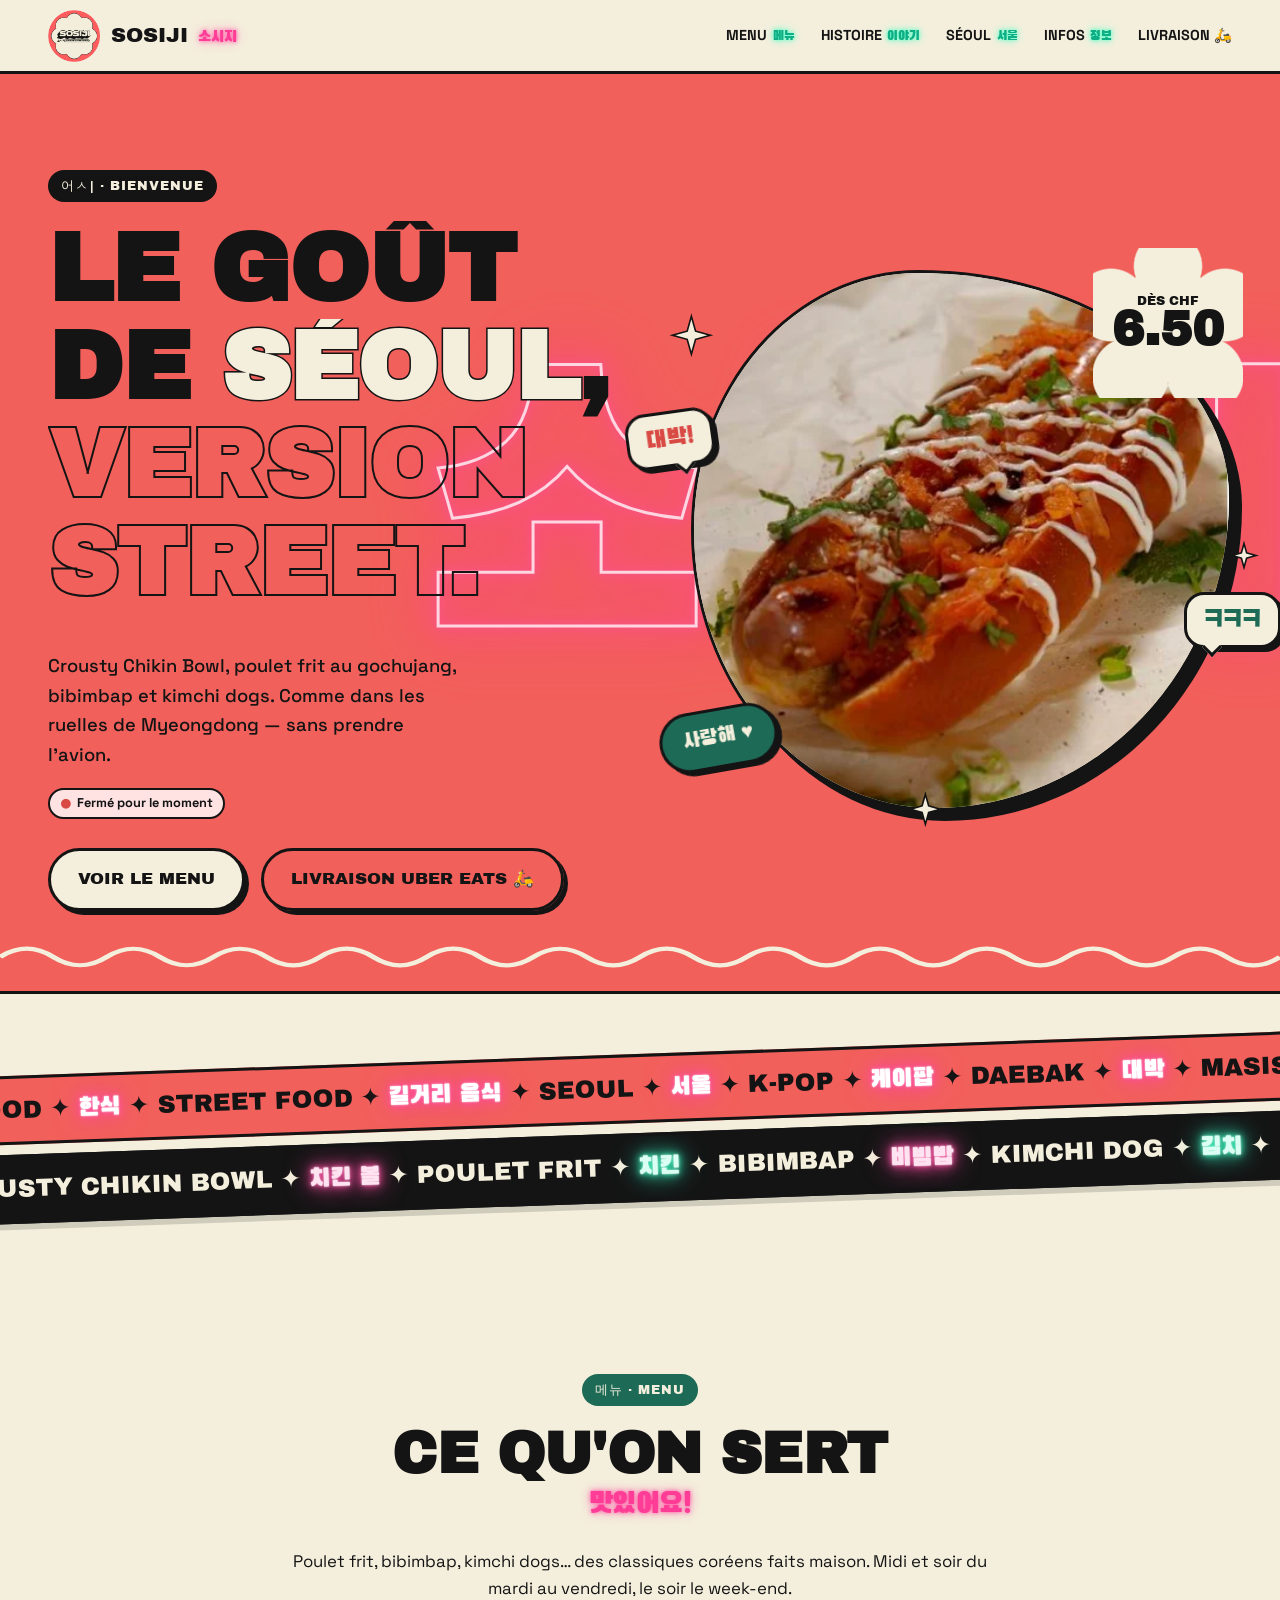
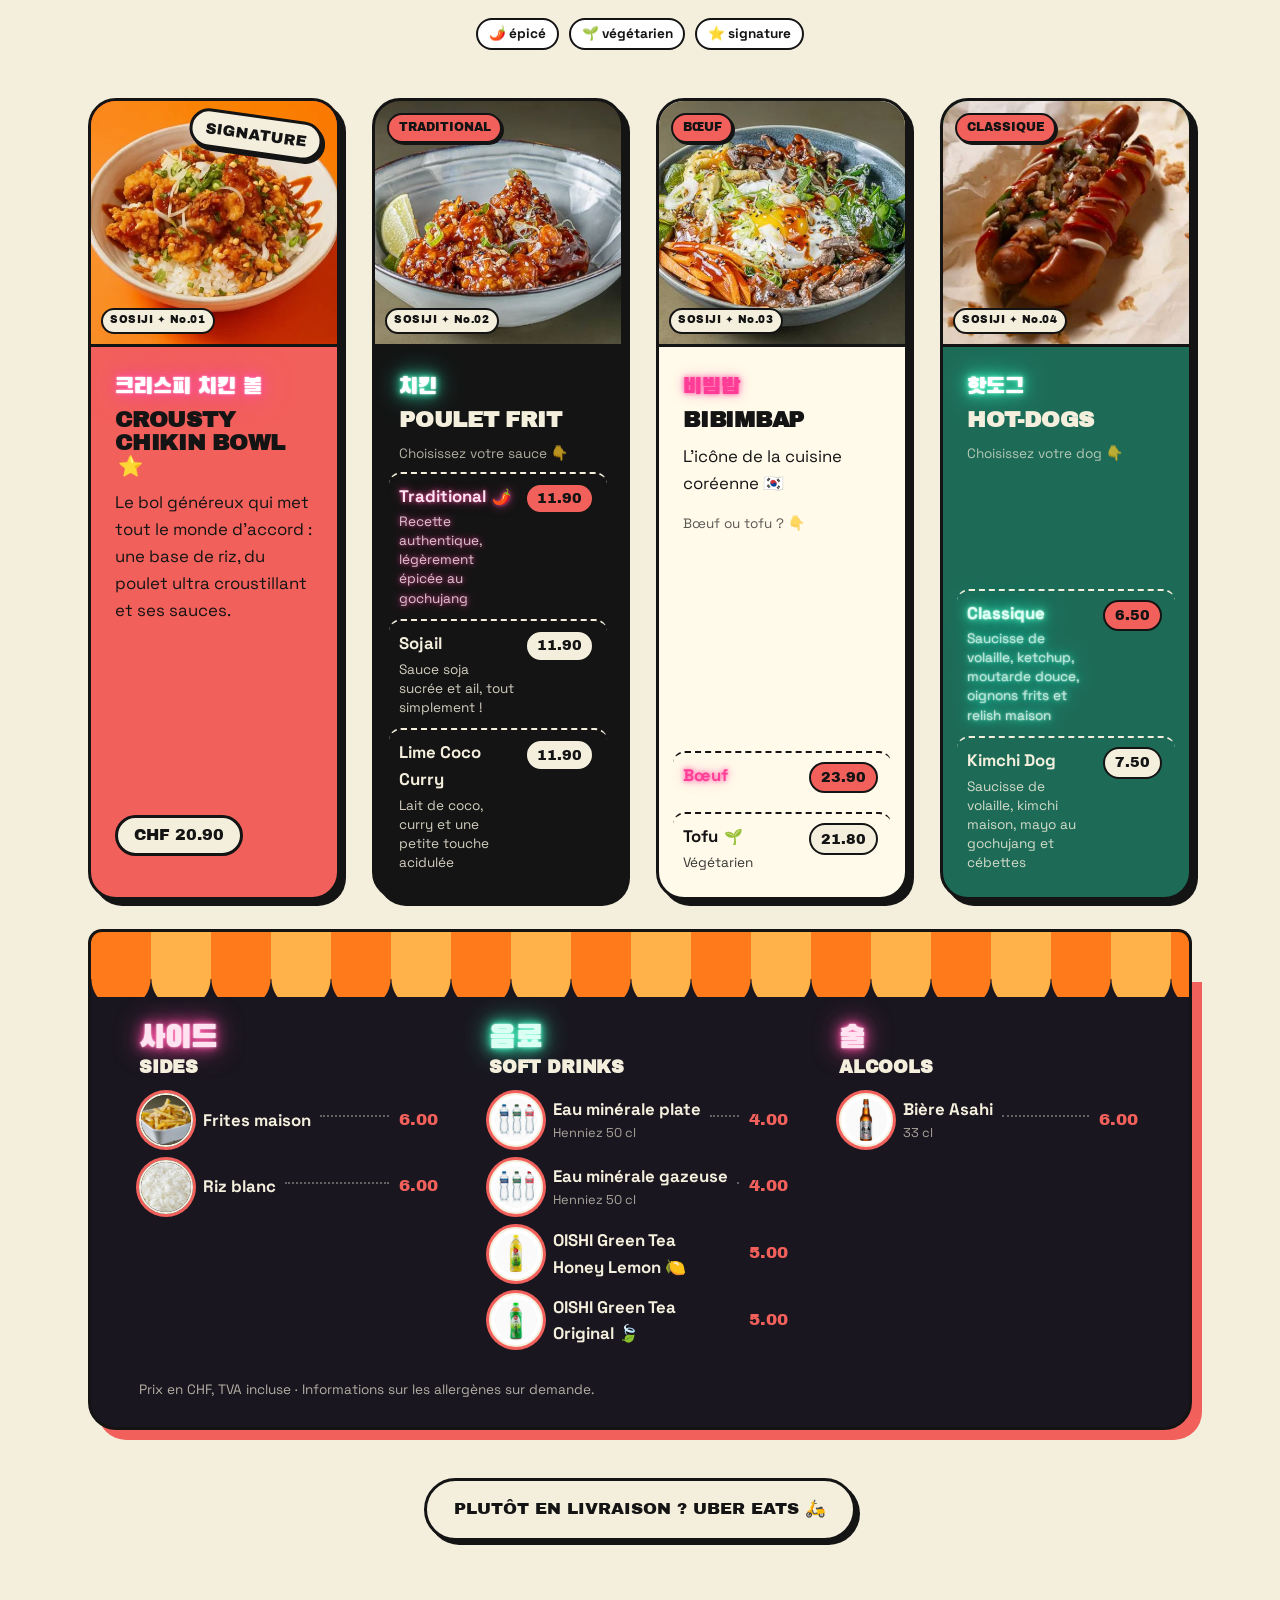
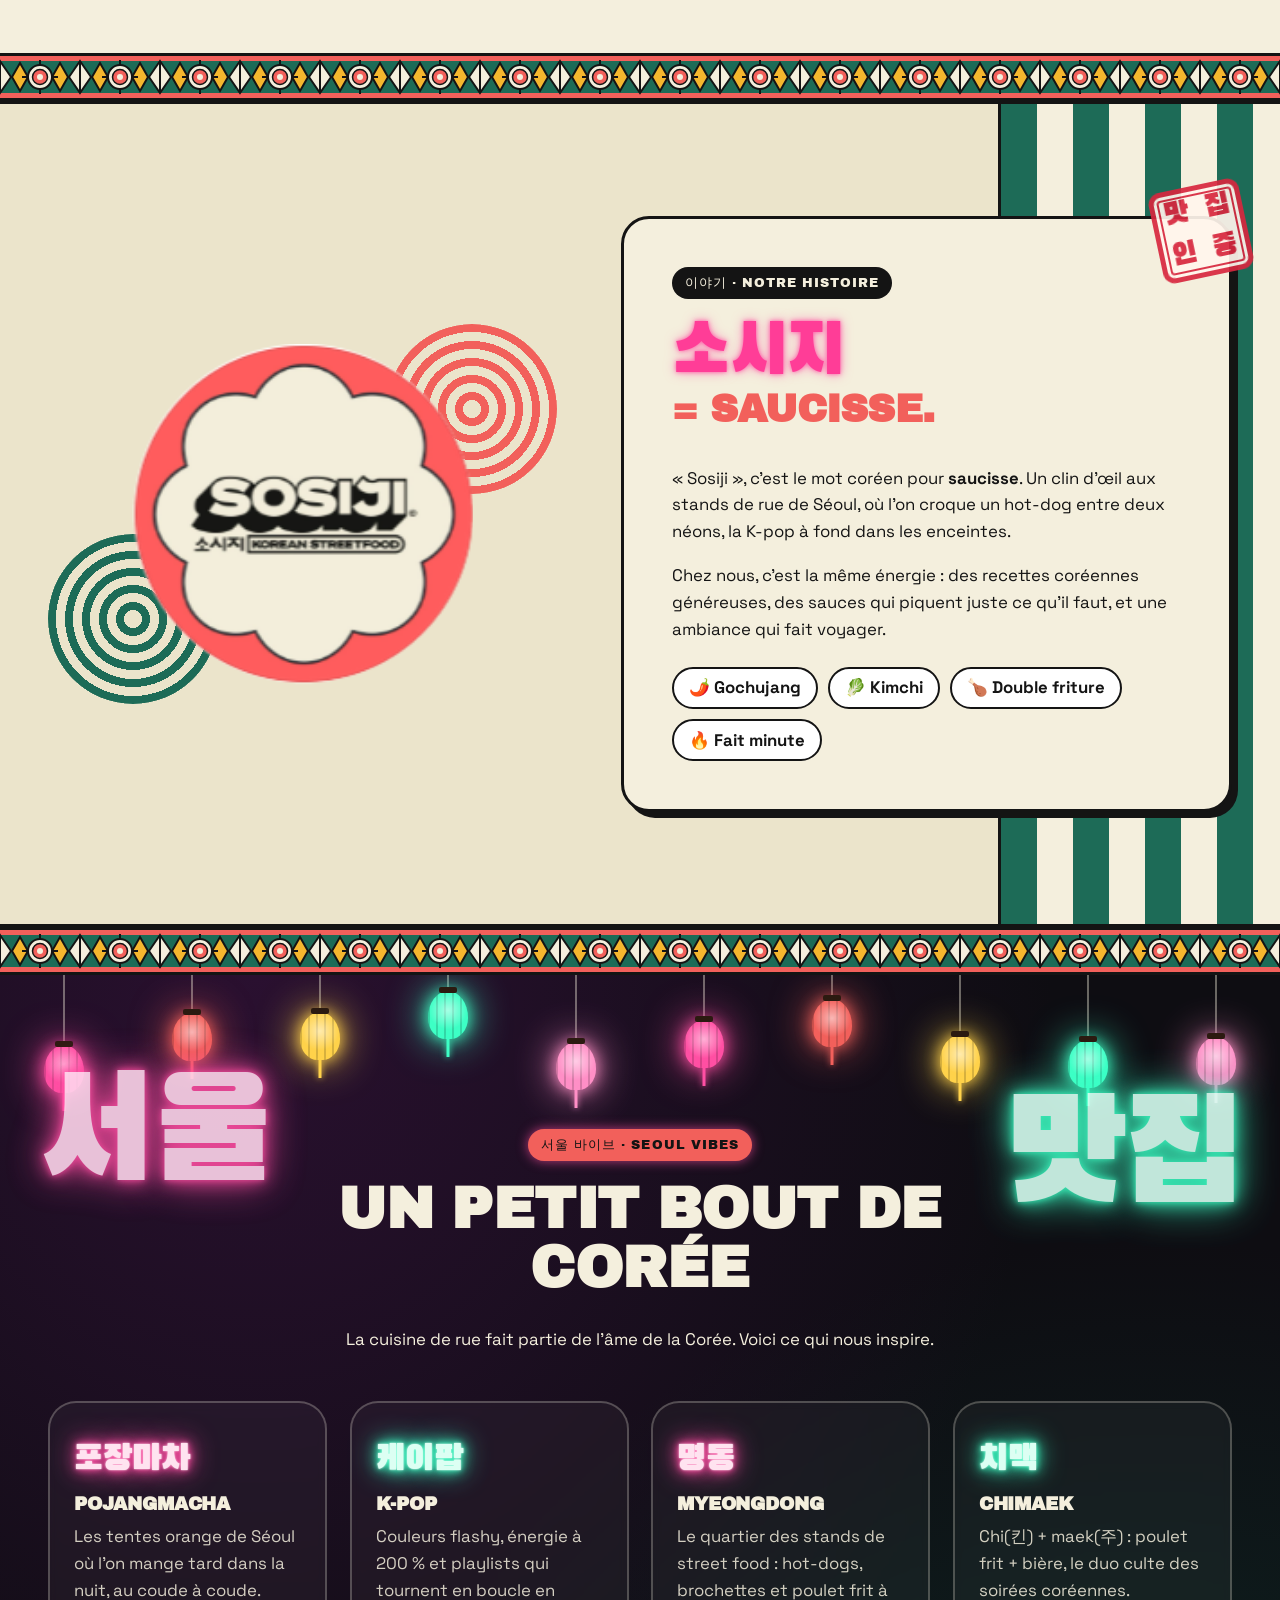
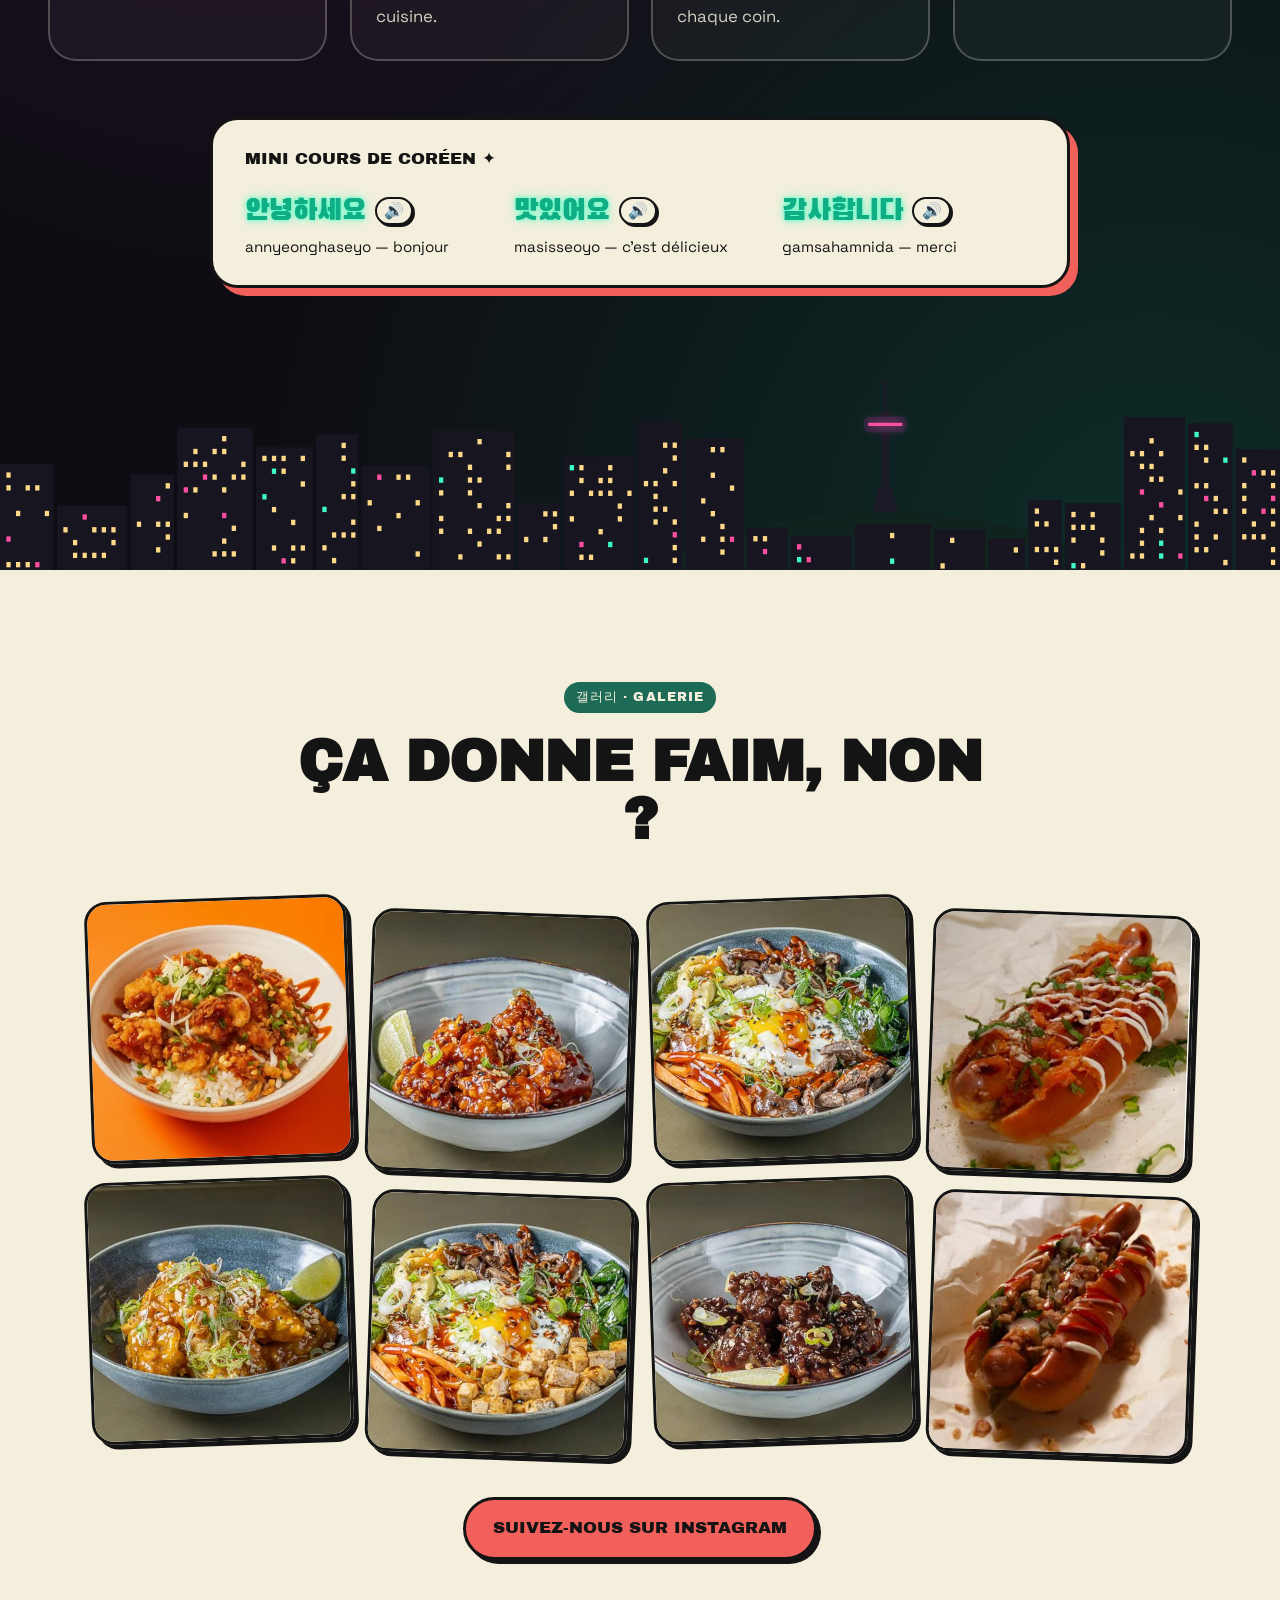
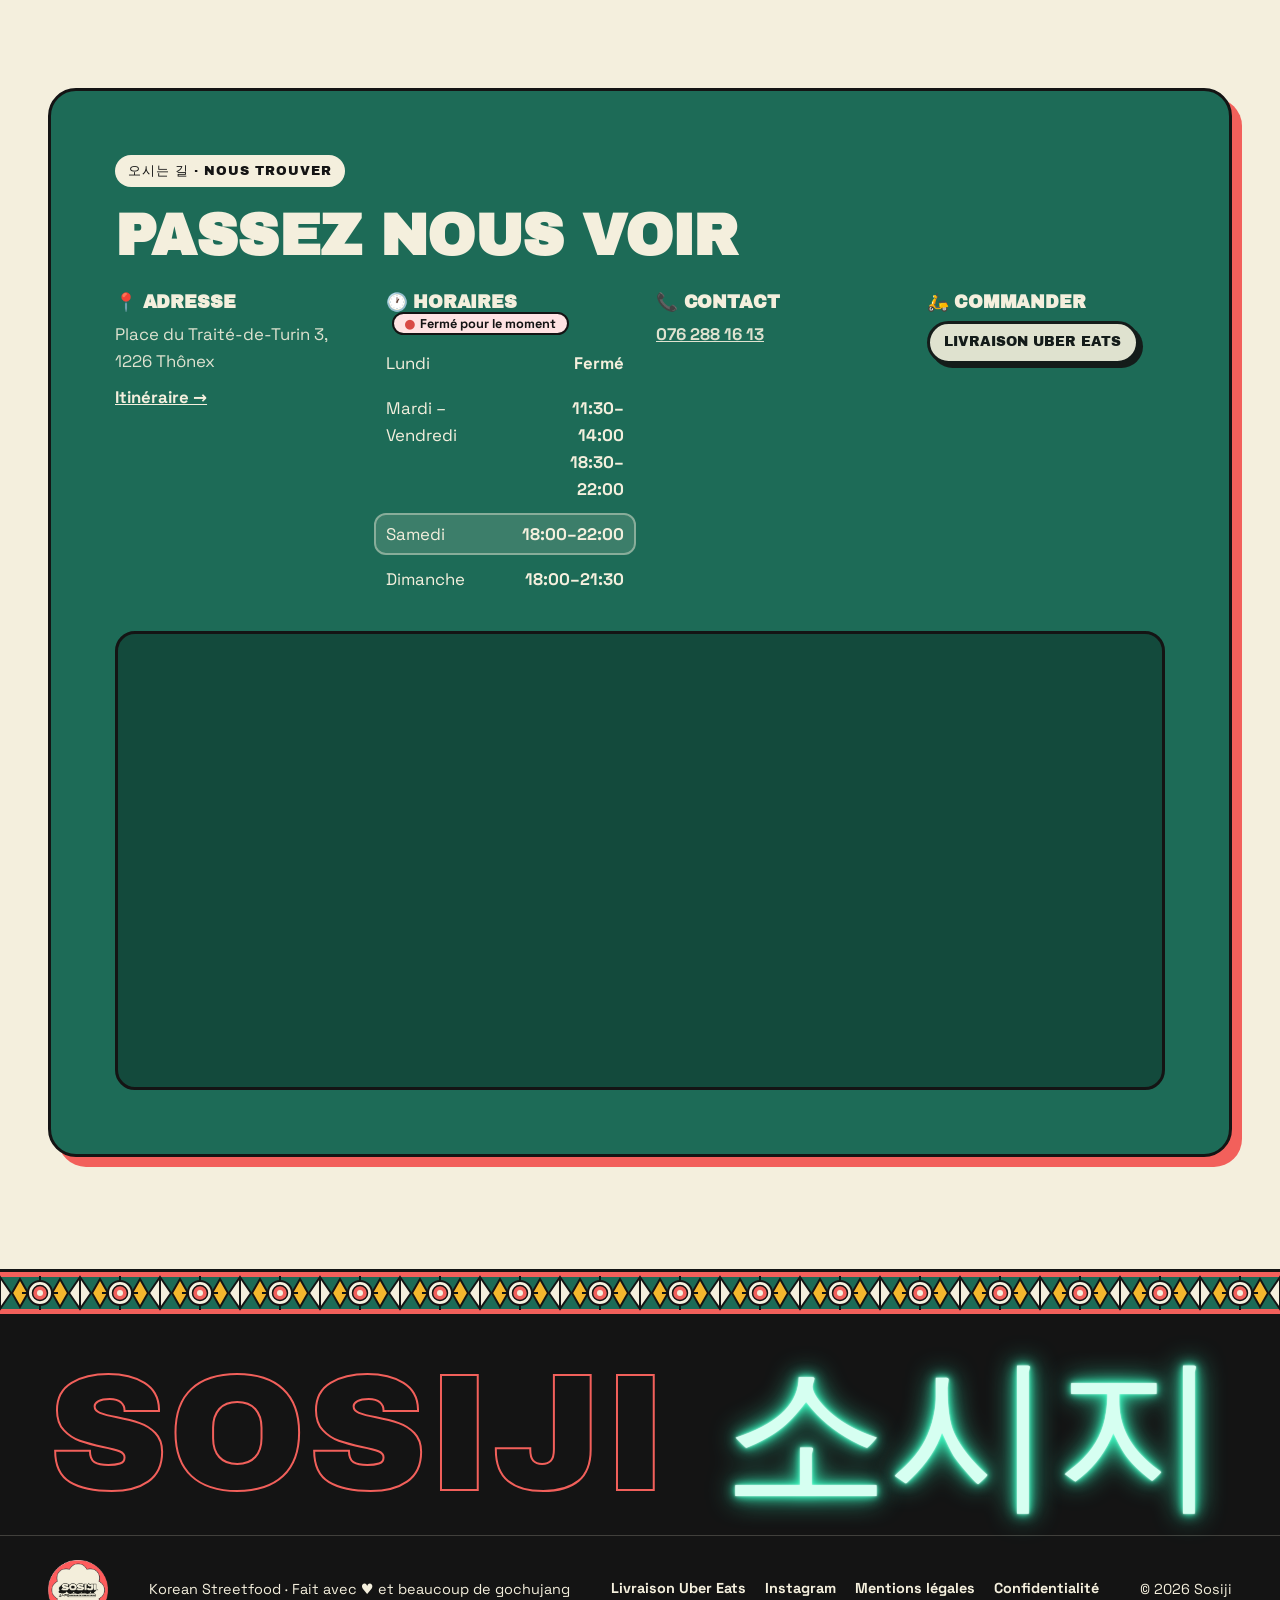
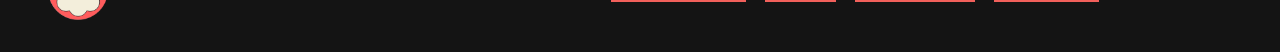
==== commit 13e254dc: "Add online takeaway ordering with Stripe, fill in links - Cart with pickup time slots (Geneva time, " ====
--- a/index.html
+++ b/index.html
@@ -11,7 +11,15 @@
   <meta property="og:site_name" content="Sosiji Korean Streetfood">
   <meta property="og:title" content="Sosiji 소시지 — Korean Streetfood">
   <meta property="og:description" content="Crousty Chikin Bowl, poulet frit au gochujang, bibimbap et kimchi dogs. Le goût de Séoul, version street.">
+  <meta property="og:url" content="https://sosiji.netlify.app/">
+  <meta property="og:image" content="https://sosiji.netlify.app/assets/img/og-image.jpg">
+  <meta property="og:image:width" content="1200">
+  <meta property="og:image:height" content="630">
+  <meta property="og:locale" content="fr_CH">
   <meta name="twitter:card" content="summary_large_image">
+  <link rel="canonical" href="https://sosiji.netlify.app/">
+  <link rel="alternate" hreflang="fr" href="https://sosiji.netlify.app/">
+  <link rel="alternate" hreflang="en" href="https://sosiji.netlify.app/en">
   <link rel="apple-touch-icon" href="assets/img/logo.png">
   <link rel="stylesheet" href="assets/fonts.css">
   <link rel="stylesheet" href="style.css">
@@ -55,7 +63,8 @@
       <a href="#histoire">Histoire <span class="ko">이야기</span></a>
       <a href="#seoul">Séoul <span class="ko">서울</span></a>
       <a href="#infos">Infos <span class="ko">정보</span></a>
-      <a class="btn btn--small js-order" hidden target="_blank" rel="noopener">Commander 🛵</a>
+      <a class="nav__delivery js-order" hidden target="_blank" rel="noopener">Livraison 🛵</a>
+      <button class="btn btn--small js-cart-open" type="button" hidden>🛒 Commander</button>
     </nav>
   </header>
 
@@ -75,9 +84,9 @@
           <p class="hero__lead">Crousty Chikin Bowl, poulet frit au gochujang, bibimbap et kimchi dogs. Comme dans les ruelles de Myeongdong — sans prendre l'avion.</p>
           <p class="hero__status"><span class="open-status" hidden></span></p>
           <div class="hero__cta">
-            <a class="btn btn--order js-order" hidden target="_blank" rel="noopener">Commander <span class="ko">주문</span> 🛵</a>
+            <a href="#menu" class="btn btn--order js-takeaway" hidden>Commander à emporter <span class="ko">포장</span></a>
             <a href="#menu" class="btn">Voir le menu</a>
-            <a href="#infos" class="btn btn--ghost">Où nous trouver ?</a>
+            <a class="btn btn--ghost js-order" hidden target="_blank" rel="noopener">Livraison Uber Eats 🛵</a>
           </div>
         </div>
         <div class="hero__visual">
@@ -123,7 +132,7 @@
             <p class="card__ko">크리스피 치킨 볼</p>
             <h3>Crousty Chikin Bowl <i class="pic" title="Signature">⭐</i></h3>
             <p>Le bol généreux qui met tout le monde d'accord : une base de riz, du poulet ultra croustillant et ses sauces.</p>
-            <p class="card__price">CHF 20.90</p>
+            <p class="card__buy"><span class="card__price">CHF <span data-price="crousty-bowl">20.90</span></span><button class="add add--big js-add" type="button" data-add="crousty-bowl" aria-label="Ajouter Crousty Chikin Bowl au panier" hidden>+</button></p>
           </div>
         </article>
 
@@ -134,9 +143,9 @@
             <h3>Poulet frit</h3>
             <p class="variants__hint">Choisissez votre sauce 👇</p>
             <ul class="variants variants--switch">
-              <li class="is-active" tabindex="0" data-img="assets/img/poulet-traditional.webp"><span>Traditional <i class="pic" title="Épicé">🌶️</i><small>Recette authentique, légèrement épicée au gochujang</small></span><b>11.90</b></li>
-              <li tabindex="0" data-img="assets/img/poulet-sojail.webp"><span>Sojail <small>Sauce soja sucrée et ail, tout simplement !</small></span><b>11.90</b></li>
-              <li tabindex="0" data-img="assets/img/poulet-lime-coco-curry.webp"><span>Lime Coco Curry <small>Lait de coco, curry et une petite touche acidulée</small></span><b>11.90</b></li>
+              <li class="is-active" tabindex="0" data-img="assets/img/poulet-traditional.webp"><span>Traditional <i class="pic" title="Épicé">🌶️</i><small>Recette authentique, légèrement épicée au gochujang</small></span><b data-price="poulet-traditional">11.90</b><button class="add js-add" type="button" data-add="poulet-traditional" aria-label="Ajouter Poulet frit Traditional au panier" hidden>+</button></li>
+              <li tabindex="0" data-img="assets/img/poulet-sojail.webp"><span>Sojail <small>Sauce soja sucrée et ail, tout simplement !</small></span><b data-price="poulet-sojail">11.90</b><button class="add js-add" type="button" data-add="poulet-sojail" aria-label="Ajouter Poulet frit Sojail au panier" hidden>+</button></li>
+              <li tabindex="0" data-img="assets/img/poulet-lime-coco-curry.webp"><span>Lime Coco Curry <small>Lait de coco, curry et une petite touche acidulée</small></span><b data-price="poulet-lime-coco-curry">11.90</b><button class="add js-add" type="button" data-add="poulet-lime-coco-curry" aria-label="Ajouter Poulet frit Lime Coco Curry au panier" hidden>+</button></li>
             </ul>
           </div>
         </article>
@@ -149,8 +158,8 @@
             <p>L'icône de la cuisine coréenne 🇰🇷</p>
             <p class="variants__hint">Bœuf ou tofu ? 👇</p>
             <ul class="variants variants--switch">
-              <li class="is-active" tabindex="0" data-img="assets/img/bibimbap-boeuf.webp"><span>Bœuf</span><b>23.90</b></li>
-              <li tabindex="0" data-img="assets/img/bibimbap-tofu.webp"><span>Tofu <i class="pic" title="Végétarien">🌱</i><small>Végétarien</small></span><b>21.80</b></li>
+              <li class="is-active" tabindex="0" data-img="assets/img/bibimbap-boeuf.webp"><span>Bœuf</span><b data-price="bibimbap-boeuf">23.90</b><button class="add js-add" type="button" data-add="bibimbap-boeuf" aria-label="Ajouter Bibimbap bœuf au panier" hidden>+</button></li>
+              <li tabindex="0" data-img="assets/img/bibimbap-tofu.webp"><span>Tofu <i class="pic" title="Végétarien">🌱</i><small>Végétarien</small></span><b data-price="bibimbap-tofu">21.80</b><button class="add js-add" type="button" data-add="bibimbap-tofu" aria-label="Ajouter Bibimbap tofu au panier" hidden>+</button></li>
             </ul>
           </div>
         </article>
@@ -162,8 +171,8 @@
             <h3>Hot-Dogs</h3>
             <p class="variants__hint">Choisissez votre dog 👇</p>
             <ul class="variants variants--switch">
-              <li class="is-active" tabindex="0" data-img="assets/img/hotdog-classique.webp"><span>Classique <small>Saucisse de volaille, ketchup, moutarde douce, oignons frits et relish maison</small></span><b>6.50</b></li>
-              <li tabindex="0" data-img="assets/img/kimchi-dog.webp"><span>Kimchi Dog <small>Saucisse de volaille, kimchi maison, mayo au gochujang et cébettes</small></span><b>7.50</b></li>
+              <li class="is-active" tabindex="0" data-img="assets/img/hotdog-classique.webp"><span>Classique <small>Saucisse de volaille, ketchup, moutarde douce, oignons frits et relish maison</small></span><b data-price="hotdog-classique">6.50</b><button class="add js-add" type="button" data-add="hotdog-classique" aria-label="Ajouter Hot-dog Classique au panier" hidden>+</button></li>
+              <li tabindex="0" data-img="assets/img/kimchi-dog.webp"><span>Kimchi Dog <small>Saucisse de volaille, kimchi maison, mayo au gochujang et cébettes</small></span><b data-price="kimchi-dog">7.50</b><button class="add js-add" type="button" data-add="kimchi-dog" aria-label="Ajouter Kimchi Dog au panier" hidden>+</button></li>
             </ul>
           </div>
         </article>
@@ -176,29 +185,29 @@
           <div class="board__col">
             <h3><span class="ko">사이드</span> Sides</h3>
             <ul>
-              <li class="has-thumb"><img src="assets/img/frites-maison.webp" alt="Frites maison" loading="lazy"><span>Frites maison</span><b>6.00</b></li>
-              <li class="has-thumb"><img src="assets/img/riz-blanc.webp" alt="Riz blanc" loading="lazy"><span>Riz blanc</span><b>6.00</b></li>
+              <li class="has-thumb"><img src="assets/img/frites-maison.webp" alt="Frites maison" loading="lazy"><span>Frites maison</span><b data-price="frites">6.00</b><button class="add js-add" type="button" data-add="frites" aria-label="Ajouter Frites maison au panier" hidden>+</button></li>
+              <li class="has-thumb"><img src="assets/img/riz-blanc.webp" alt="Riz blanc" loading="lazy"><span>Riz blanc</span><b data-price="riz">6.00</b><button class="add js-add" type="button" data-add="riz" aria-label="Ajouter Riz blanc au panier" hidden>+</button></li>
             </ul>
           </div>
           <div class="board__col">
             <h3><span class="ko">음료</span> Soft drinks</h3>
             <ul>
-              <li class="has-thumb"><img class="thumb--product" src="assets/img/eau-henniez.webp" alt="Eau minérale Henniez" loading="lazy"><span>Eau minérale plate <small>Henniez 50 cl</small></span><b>4.00</b></li>
-              <li class="has-thumb"><img class="thumb--product" src="assets/img/eau-henniez.webp" alt="Eau minérale Henniez" loading="lazy"><span>Eau minérale gazeuse <small>Henniez 50 cl</small></span><b>4.00</b></li>
-              <li class="has-thumb"><img class="thumb--product" src="assets/img/oishi-honey-lemon.webp" alt="OISHI Green Tea Honey Lemon" loading="lazy"><span>OISHI Green Tea Honey Lemon 🍋</span><b>5.00</b></li>
-              <li class="has-thumb"><img class="thumb--product" src="assets/img/oishi-original.webp" alt="OISHI Green Tea Original" loading="lazy"><span>OISHI Green Tea Original 🍃</span><b>5.00</b></li>
+              <li class="has-thumb"><img class="thumb--product" src="assets/img/eau-henniez.webp" alt="Eau minérale Henniez" loading="lazy"><span>Eau minérale plate <small>Henniez 50 cl</small></span><b data-price="eau-plate">4.00</b><button class="add js-add" type="button" data-add="eau-plate" aria-label="Ajouter Eau minérale plate au panier" hidden>+</button></li>
+              <li class="has-thumb"><img class="thumb--product" src="assets/img/eau-henniez.webp" alt="Eau minérale Henniez" loading="lazy"><span>Eau minérale gazeuse <small>Henniez 50 cl</small></span><b data-price="eau-gazeuse">4.00</b><button class="add js-add" type="button" data-add="eau-gazeuse" aria-label="Ajouter Eau minérale gazeuse au panier" hidden>+</button></li>
+              <li class="has-thumb"><img class="thumb--product" src="assets/img/oishi-honey-lemon.webp" alt="OISHI Green Tea Honey Lemon" loading="lazy"><span>OISHI Green Tea Honey Lemon 🍋</span><b data-price="oishi-honey-lemon">5.00</b><button class="add js-add" type="button" data-add="oishi-honey-lemon" aria-label="Ajouter OISHI Green Tea Honey Lemon au panier" hidden>+</button></li>
+              <li class="has-thumb"><img class="thumb--product" src="assets/img/oishi-original.webp" alt="OISHI Green Tea Original" loading="lazy"><span>OISHI Green Tea Original 🍃</span><b data-price="oishi-original">5.00</b><button class="add js-add" type="button" data-add="oishi-original" aria-label="Ajouter OISHI Green Tea Original au panier" hidden>+</button></li>
             </ul>
           </div>
           <div class="board__col">
             <h3><span class="ko">술</span> Alcools</h3>
             <ul>
-              <li class="has-thumb"><img class="thumb--product" src="assets/img/asahi.webp" alt="Bière Asahi Super Dry" loading="lazy"><span>Bière Asahi <small>33 cl</small></span><b>6.00</b></li>
+              <li class="has-thumb"><img class="thumb--product" src="assets/img/asahi.webp" alt="Bière Asahi Super Dry" loading="lazy"><span>Bière Asahi <small>33 cl</small></span><b data-price="asahi">6.00</b><button class="add js-add" type="button" data-add="asahi" aria-label="Ajouter Bière Asahi au panier" hidden>+</button></li>
             </ul>
           </div>
         </div>
         <p class="board__note">Prix en CHF, TVA incluse · Informations sur les allergènes sur demande.</p>
       </div>
-      <p class="menu__order"><a class="btn btn--order js-order" hidden target="_blank" rel="noopener">Commander en ligne <span class="ko">주문하기</span> 🛵</a></p>
+      <p class="menu__order"><a class="btn btn--ghost js-order" hidden target="_blank" rel="noopener">Plutôt en livraison ? Uber Eats 🛵</a></p>
     </section>
 
     <div class="dancheong" aria-hidden="true"></div>
@@ -317,8 +326,8 @@
             <p><a class="js-tel" hidden></a> <a class="js-mail" hidden></a></p>
           </div>
           <div data-block="order" hidden>
-            <h3>🛵 Livraison</h3>
-            <p><a class="btn btn--small js-order" target="_blank" rel="noopener">Commander en ligne</a></p>
+            <h3>🛵 Commander</h3>
+            <p><button class="btn btn--small js-cart-open" type="button" hidden>À emporter</button> <a class="btn btn--small js-order" target="_blank" rel="noopener">Livraison Uber Eats</a></p>
           </div>
         </div>
         <div class="infos__map" hidden>
@@ -336,7 +345,7 @@
       <img src="assets/img/logo.png" alt="" width="72" height="72">
       <p>Korean Streetfood · Fait avec ♥ et beaucoup de gochujang</p>
       <nav class="footer__links" aria-label="Liens">
-        <a class="js-order" hidden target="_blank" rel="noopener">Commander</a>
+        <a class="js-order" hidden target="_blank" rel="noopener">Livraison Uber Eats</a>
         <a class="js-insta" hidden target="_blank" rel="noopener">Instagram</a>
         <a href="mentions-legales.html">Mentions légales</a>
         <a href="mentions-legales.html#confidentialite">Confidentialité</a>
@@ -345,9 +354,49 @@
     </div>
   </footer>
 
-  <a class="order-bar js-order" hidden target="_blank" rel="noopener">🛵 Commander <span class="ko">주문하기</span></a>
+  <!-- ===== PANIER (commande à emporter, paiement Stripe) ===== -->
+  <button class="cart-fab js-cart-open" type="button" hidden aria-label="Ouvrir le panier">
+    <span class="cart-fab__icon" aria-hidden="true">🛒</span>
+    <span class="cart-fab__label">Panier <span class="ko">장바구니</span></span>
+    <span class="cart-fab__count">0</span>
+    <span class="cart-fab__total"></span>
+  </button>
+  <div class="cart-overlay" hidden></div>
+  <aside class="cart" aria-label="Panier" aria-hidden="true" inert>
+    <header class="cart__head">
+      <h2><span class="ko">장바구니</span> Panier</h2>
+      <button class="cart__close" type="button" aria-label="Fermer le panier">×</button>
+    </header>
+    <div class="cart__body">
+      <p class="cart__empty">Votre panier est vide. Ajoutez des plats avec les boutons <b>+</b> du menu.</p>
+      <ul class="cart__lines"></ul>
+      <form class="cart__form" novalidate>
+        <p class="cart__closed" hidden></p>
+        <label><span>Heure de retrait <span class="req">*</span></span>
+          <select name="pickup" required></select>
+        </label>
+        <label><span>Prénom <span class="req">*</span></span>
+          <input name="name" autocomplete="given-name" maxlength="60" required>
+        </label>
+        <label><span>Téléphone <span class="req">*</span></span>
+          <input name="phone" type="tel" autocomplete="tel" maxlength="20" placeholder="079 123 45 67" required>
+        </label>
+        <label><span>Remarque <small>(allergie, sans oignons…)</small></span>
+          <textarea name="note" rows="2" maxlength="200"></textarea>
+        </label>
+        <label class="cart__age" hidden><input type="checkbox" name="ageOk"> J'ai 16 ans ou plus (bière) — une pièce d'identité peut être demandée au retrait.</label>
+        <p class="cart__error" role="alert" hidden></p>
+        <div class="cart__total"><span>Total</span><b></b></div>
+        <button class="btn btn--order cart__pay" type="submit">Payer</button>
+        <p class="cart__small">À emporter au Place du Traité-de-Turin 3, Thônex. Paiement sécurisé par Stripe : TWINT, carte, Apple Pay, Google Pay.</p>
+      </form>
+    </div>
+  </aside>
+  <div class="toast" role="status" aria-live="polite"></div>
 
   <script src="config.js"></script>
+  <script src="assets/js/ordering-core.js"></script>
   <script src="script.js"></script>
+  <script src="assets/js/cart.js"></script>
 </body>
 </html>
--- a/style.css
+++ b/style.css
@@ -930,3 +930,158 @@
 .open-status.is-open::before { color: #0fae84; animation: caret 1.2s steps(1) infinite; }
 .hero__status { margin: 1.2rem 0 0; }
 .infos__card .open-status { margin-left: .4rem; }
+
+/* Rubans : parallèles et empilés pour que les deux restent lisibles */
+.tapes {
+  height: auto; padding: clamp(28px, 4vw, 48px) 0;
+  display: flex; flex-direction: column; gap: 10px;
+  transform: rotate(-2deg);
+  margin: 12px 0;
+  overflow: visible;
+}
+.tapes .tape { position: relative; top: auto; left: -5%; transform: none; }
+.tape--black { order: 2; }
+.tape--coral { order: 1; }
+main { overflow-x: clip; }
+.tapes { background: none; }
+
+/* ==========================================================
+   PANIER — commande à emporter
+   ========================================================== */
+.cart-lock, .cart-lock body { overflow: hidden; }
+
+/* Boutons « + » du menu */
+.add {
+  flex: none; align-self: center;
+  width: 34px; height: 34px; border-radius: 50%;
+  display: inline-grid; place-items: center;
+  font-family: var(--font-display); font-size: 1.3rem; line-height: 1;
+  background: var(--coral); color: var(--ink);
+  border: 2px solid var(--ink); box-shadow: 2px 2px 0 var(--ink);
+  cursor: pointer; transition: transform .15s, box-shadow .15s, background .2s;
+}
+.add:hover { transform: translate(-1px, -1px) rotate(90deg); box-shadow: 3px 3px 0 var(--ink); background: #fff; }
+.add:active { transform: translate(1px, 1px); box-shadow: 1px 1px 0 var(--ink); }
+.add--big { width: 44px; height: 44px; font-size: 1.6rem; }
+.add.is-soldout { width: auto; height: auto; border-radius: 999px; font-family: var(--font-body); font-size: .75rem; padding: .3em .7em; background: #ccc; cursor: not-allowed; }
+.variants li:has(.add) b, .board li:has(.add) b { margin-right: .2rem; }
+.card__buy { margin-top: auto !important; display: flex; align-items: center; gap: .8rem; }
+.card__buy .card__price { margin-top: 0 !important; }
+
+.nav__delivery { font-weight: 700; text-transform: uppercase; font-size: .9rem; text-decoration: none; }
+
+/* Bouton panier flottant */
+.cart-fab {
+  position: fixed; right: 20px; bottom: 20px; z-index: 70;
+  display: flex; align-items: center; gap: .6rem;
+  padding: .75rem 1.1rem .75rem .9rem;
+  font-family: var(--font-display); text-transform: uppercase; font-size: .95rem;
+  background: var(--green); color: var(--cream);
+  border: var(--border); border-radius: 999px; box-shadow: 5px 5px 0 var(--ink);
+  cursor: pointer;
+}
+.cart-fab__icon { font-size: 1.3rem; }
+.cart-fab__label .ko { color: #dcfff3; text-shadow: var(--glow-mint); font-size: .9em; }
+.cart-fab__count {
+  min-width: 28px; height: 28px; padding: 0 6px; border-radius: 999px;
+  display: grid; place-items: center;
+  background: var(--coral); color: var(--ink); border: 2px solid var(--ink);
+}
+.cart-fab__total { font-family: var(--font-body); font-weight: 700; text-transform: none; }
+.cart-fab.bump { animation: fabBump .5s cubic-bezier(.3, 1.8, .5, 1); }
+@keyframes fabBump { 30% { transform: scale(1.15) rotate(-4deg); } }
+@media (max-width: 820px) {
+  .cart-fab { left: 12px; right: 12px; bottom: 12px; justify-content: center; }
+  body:has(.cart-fab:not([hidden])) { padding-bottom: 84px; }
+}
+
+/* Panneau */
+.cart-overlay { position: fixed; inset: 0; z-index: 80; background: rgba(14, 13, 18, .55); backdrop-filter: blur(3px); }
+.cart {
+  position: fixed; top: 0; right: 0; bottom: 0; z-index: 90;
+  width: min(440px, 100%);
+  display: flex; flex-direction: column;
+  background: var(--cream); border-left: var(--border);
+  box-shadow: -10px 0 0 var(--coral);
+  transform: translateX(110%); transition: transform .45s cubic-bezier(.3, 1.2, .5, 1);
+}
+.cart.is-open { transform: none; }
+.cart__head {
+  display: flex; align-items: center; justify-content: space-between;
+  padding: 1.1rem 1.4rem; background: var(--ink); color: var(--cream);
+}
+.cart__head h2 { margin: 0; font-size: 1.5rem; }
+.cart__head .ko { color: #ffe3f0; text-shadow: var(--glow-pink); margin-right: .3rem; }
+.cart__close {
+  width: 40px; height: 40px; border-radius: 50%; font-size: 1.6rem; line-height: 1;
+  background: var(--cream); color: var(--ink); border: 2px solid var(--cream); cursor: pointer;
+}
+.cart__body { flex: 1; overflow-y: auto; padding: 1.2rem 1.4rem 2rem; }
+.cart__empty { text-align: center; padding: 2rem 0; }
+.cart__lines { list-style: none; margin: 0 0 1.2rem; padding: 0; }
+.cart__lines li {
+  display: grid; grid-template-columns: 1fr auto auto; align-items: center; gap: .7rem;
+  padding: .7rem 0; border-bottom: 2px dashed rgba(20, 20, 20, .2);
+}
+.cart__name { font-weight: 700; }
+.cart__qty { display: inline-flex; align-items: center; gap: .45rem; }
+.cart__qty button {
+  width: 28px; height: 28px; border-radius: 50%; font-weight: 700; cursor: pointer;
+  background: #fff; border: 2px solid var(--ink);
+}
+.cart__qty button:hover { background: var(--coral); }
+.cart__price { font-family: var(--font-display); font-size: .9rem; min-width: 5.2em; text-align: right; }
+
+.cart__form { display: grid; gap: .9rem; }
+.cart__form label { display: grid; gap: .3rem; font-weight: 700; font-size: .9rem; }
+.cart__form label small { font-weight: 400; opacity: .7; }
+.cart__form input, .cart__form select, .cart__form textarea {
+  font: inherit; font-weight: 400; padding: .7rem .8rem;
+  background: #fff; border: 2px solid var(--ink); border-radius: 12px;
+}
+.cart__form input:focus, .cart__form select:focus, .cart__form textarea:focus { outline: 3px solid var(--coral); outline-offset: 1px; }
+.cart__form .req { color: var(--coral-dark); }
+.cart__form .cart__age { display: flex; gap: .6rem; align-items: flex-start; font-weight: 400; }
+.cart__age input { margin-top: .2rem; width: 20px; height: 20px; }
+.cart__closed, .cart__error {
+  margin: 0; padding: .8rem 1rem; border-radius: 12px; font-weight: 700;
+  background: #ffe3e3; border: 2px solid var(--coral-dark);
+}
+.cart__total {
+  display: flex; justify-content: space-between; align-items: baseline;
+  font-family: var(--font-display); font-size: 1.4rem; text-transform: uppercase;
+  padding-top: .6rem; border-top: var(--border);
+}
+.cart__pay { width: 100%; font-size: 1.05rem; }
+.cart__pay:disabled { opacity: .5; cursor: not-allowed; animation: none; }
+.cart__small { margin: 0; font-size: .8rem; opacity: .75; text-align: center; }
+
+/* Toast « ajouté » */
+.toast {
+  position: fixed; left: 50%; bottom: 100px; z-index: 95;
+  transform: translate(-50%, 20px); opacity: 0; pointer-events: none;
+  background: var(--ink); color: var(--cream);
+  padding: .7rem 1.2rem; border-radius: 999px; font-weight: 700;
+  border: 2px solid var(--cream); box-shadow: 0 0 18px rgba(255, 79, 163, .5);
+  white-space: nowrap; max-width: calc(100vw - 32px); overflow: hidden; text-overflow: ellipsis;
+}
+.toast.is-on { animation: toast 2.2s ease forwards; }
+@keyframes toast {
+  0% { opacity: 0; transform: translate(-50%, 20px); }
+  12%, 80% { opacity: 1; transform: translate(-50%, 0); }
+  100% { opacity: 0; transform: translate(-50%, -10px); }
+}
+
+/* correctifs panier / nav */
+.nav__links .nav__delivery { background: none; color: inherit; }
+.board li .add { order: 3; width: 30px; height: 30px; font-size: 1.1rem; }
+.nav > .btn { white-space: nowrap; }
+@media (max-width: 480px) {
+  .nav > .btn { font-size: .75rem; padding: .5em .9em; }
+  .nav > .nav__brand .nav__word .ko { display: none; }
+}
+.variants li:has(.add) {
+  display: grid; grid-template-columns: 1fr auto; column-gap: .6rem; row-gap: .45rem; align-items: start;
+}
+.variants li:has(.add) > span { grid-row: 1 / 3; }
+.variants li:has(.add) .add { justify-self: end; width: 32px; height: 32px; }
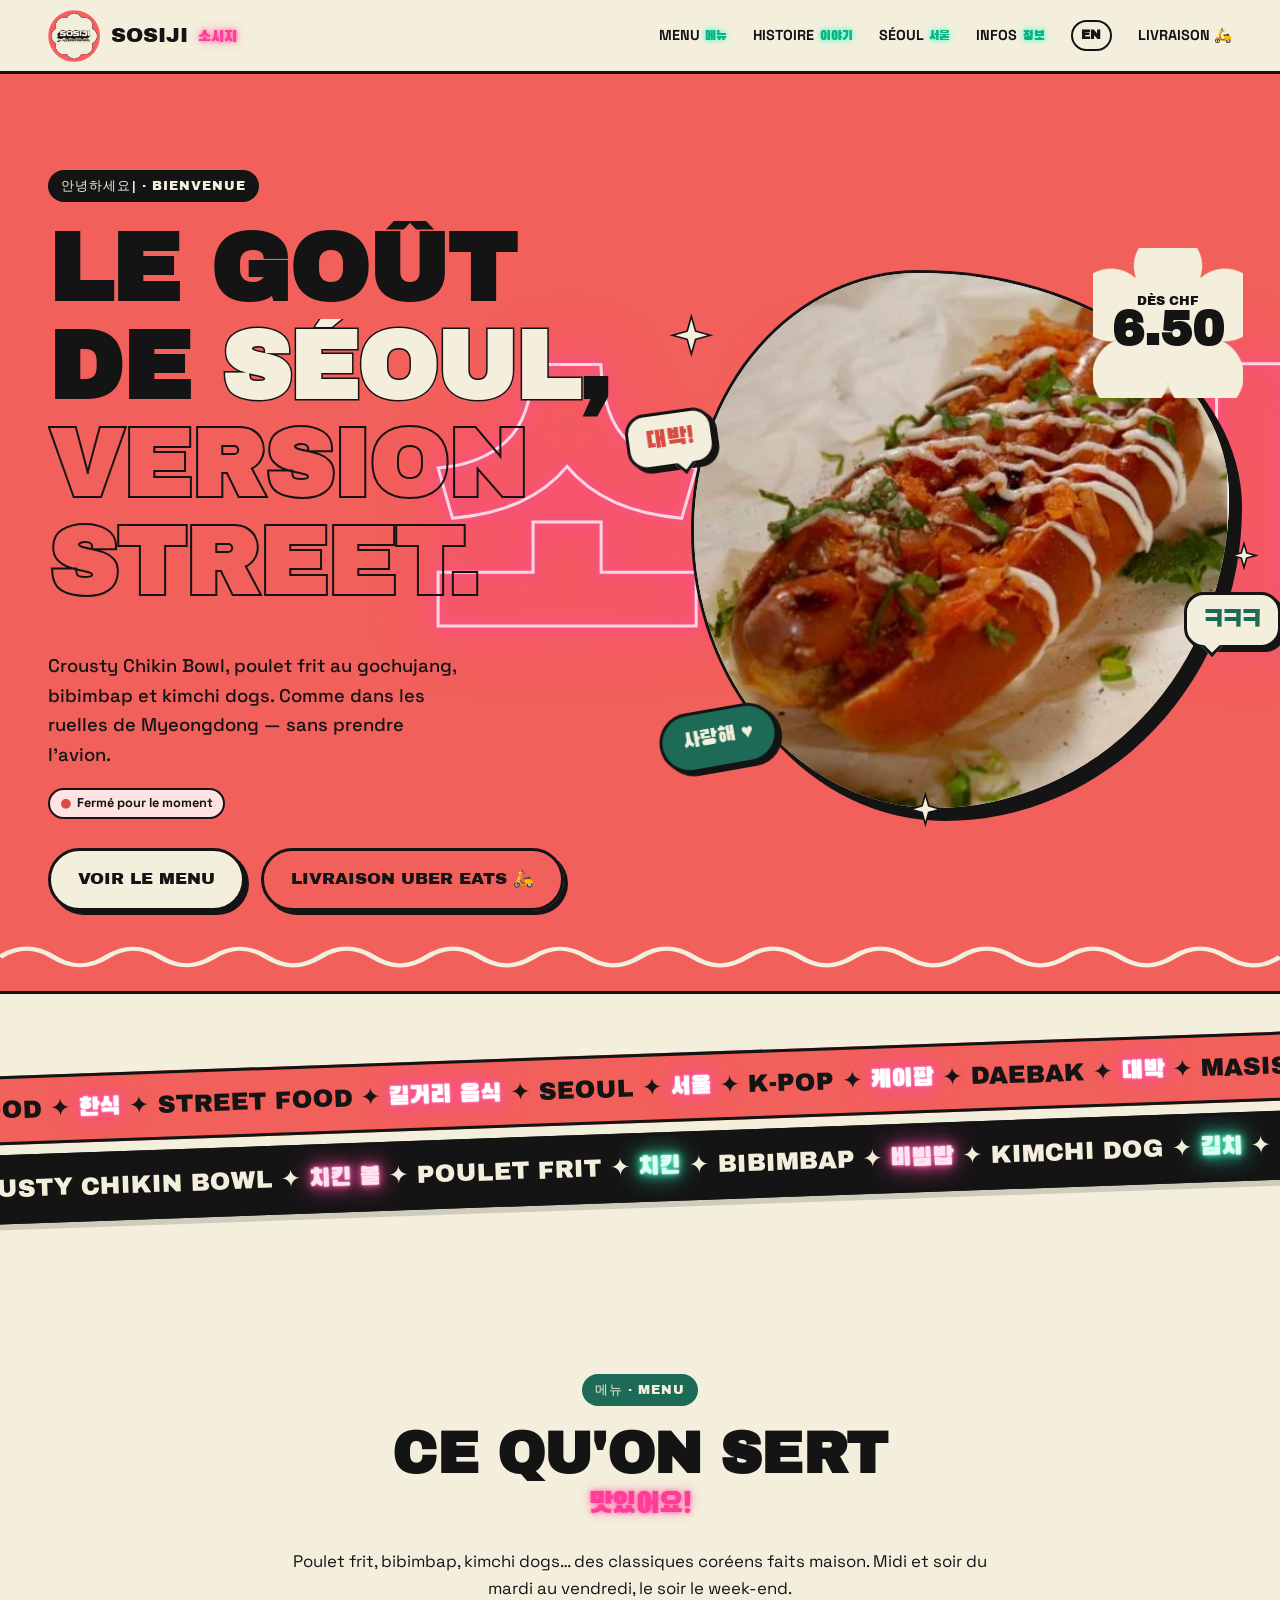
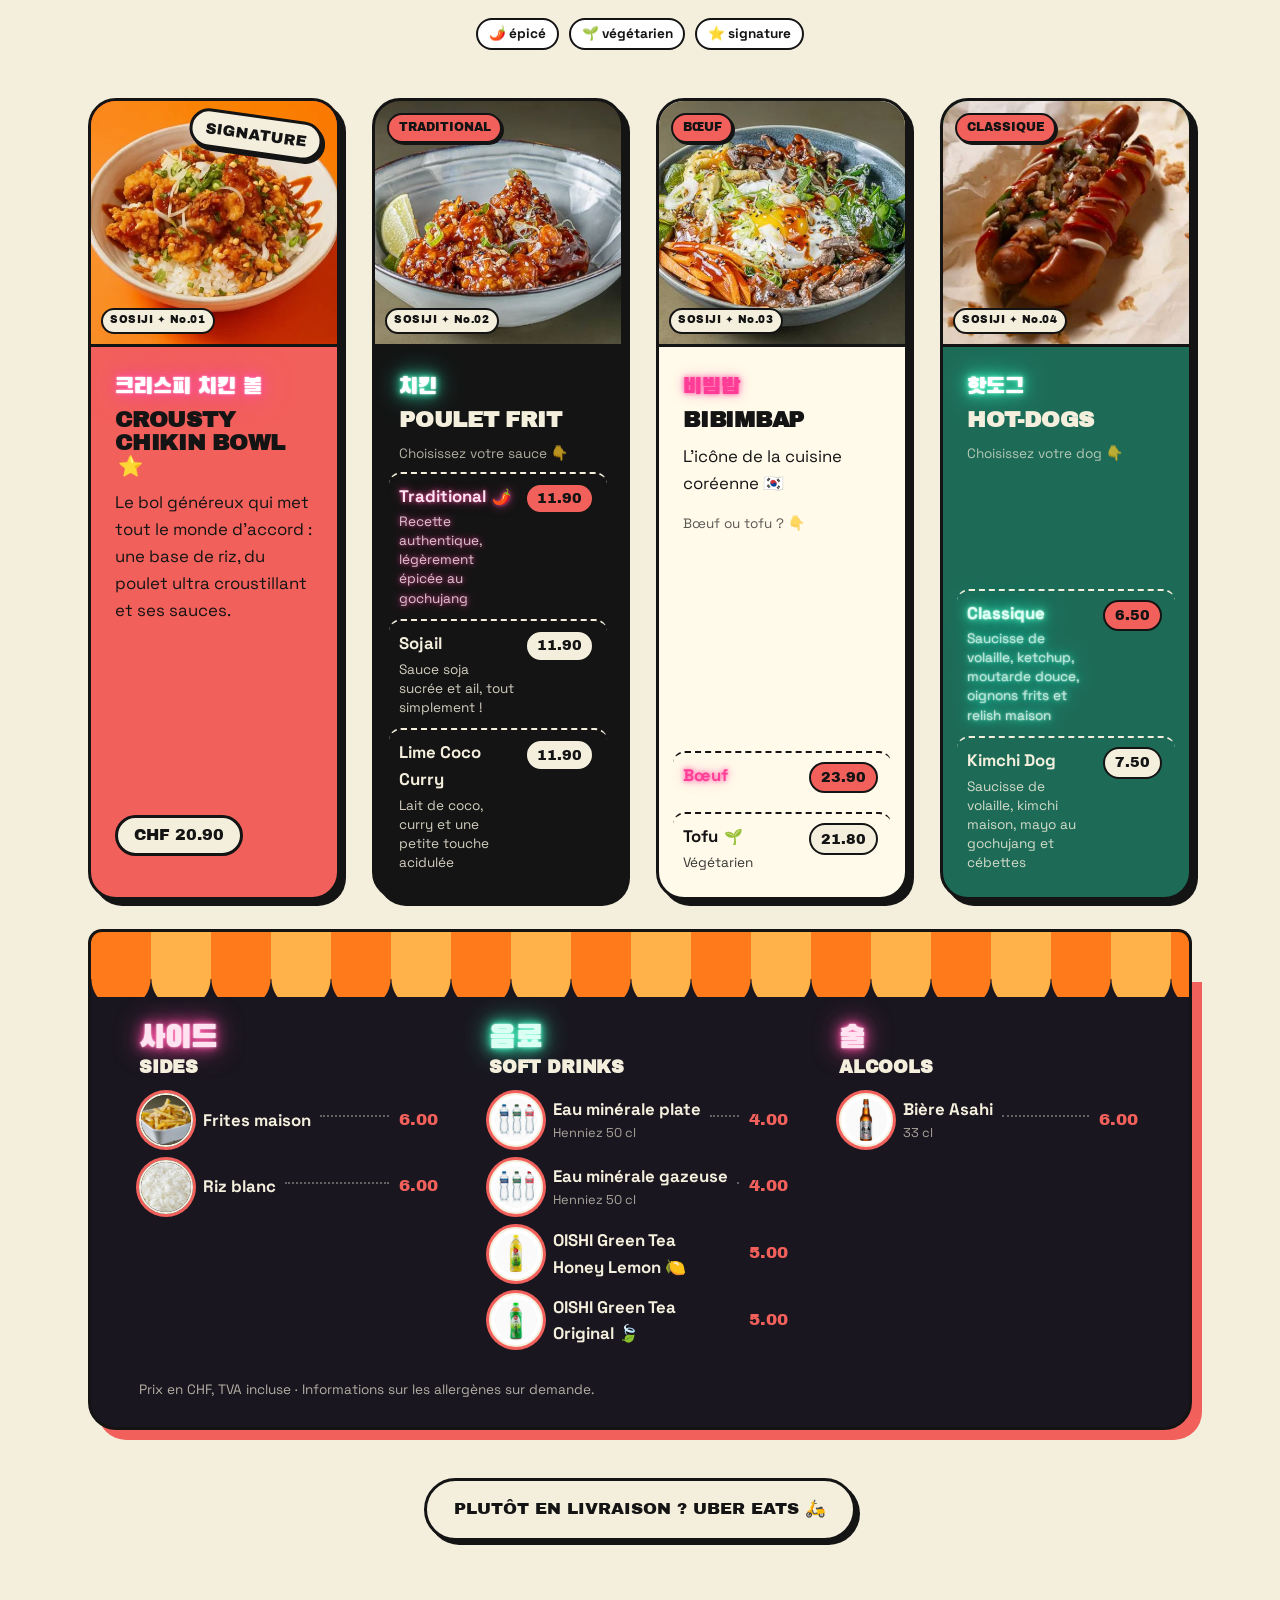
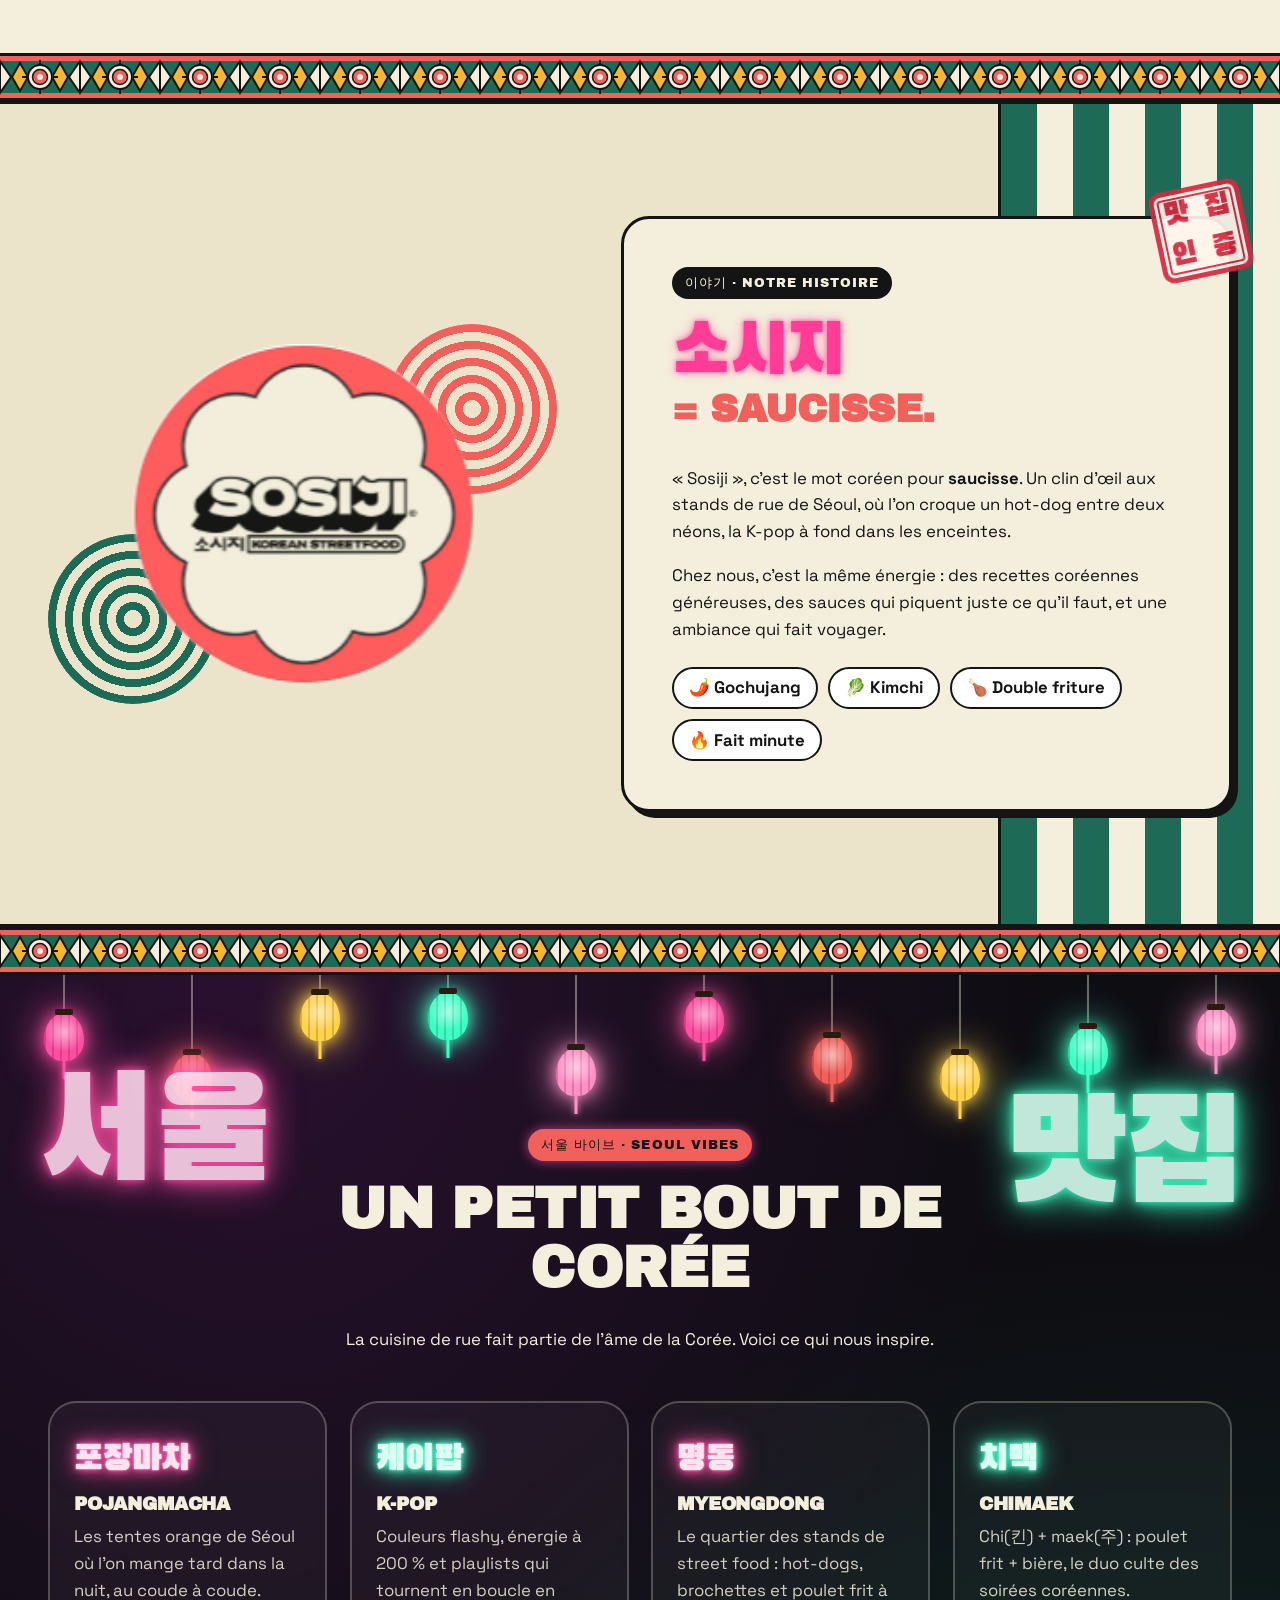
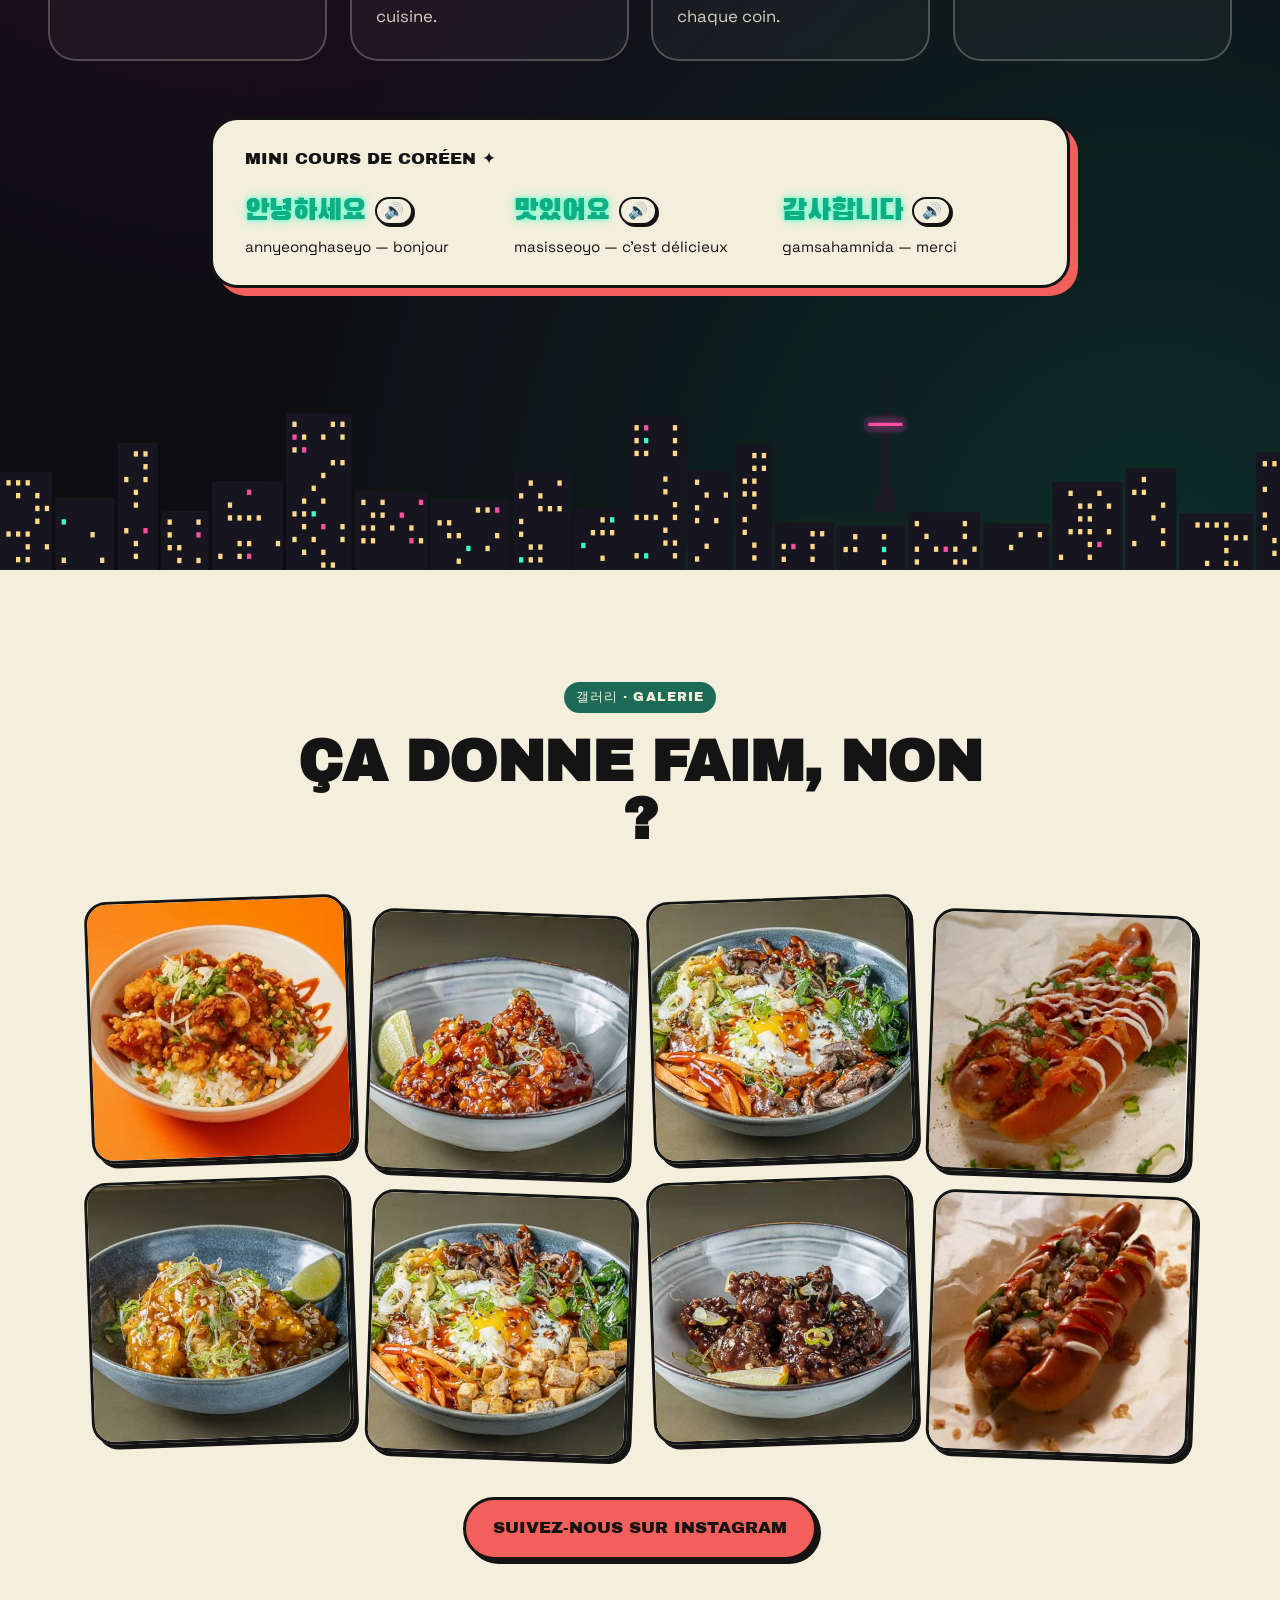
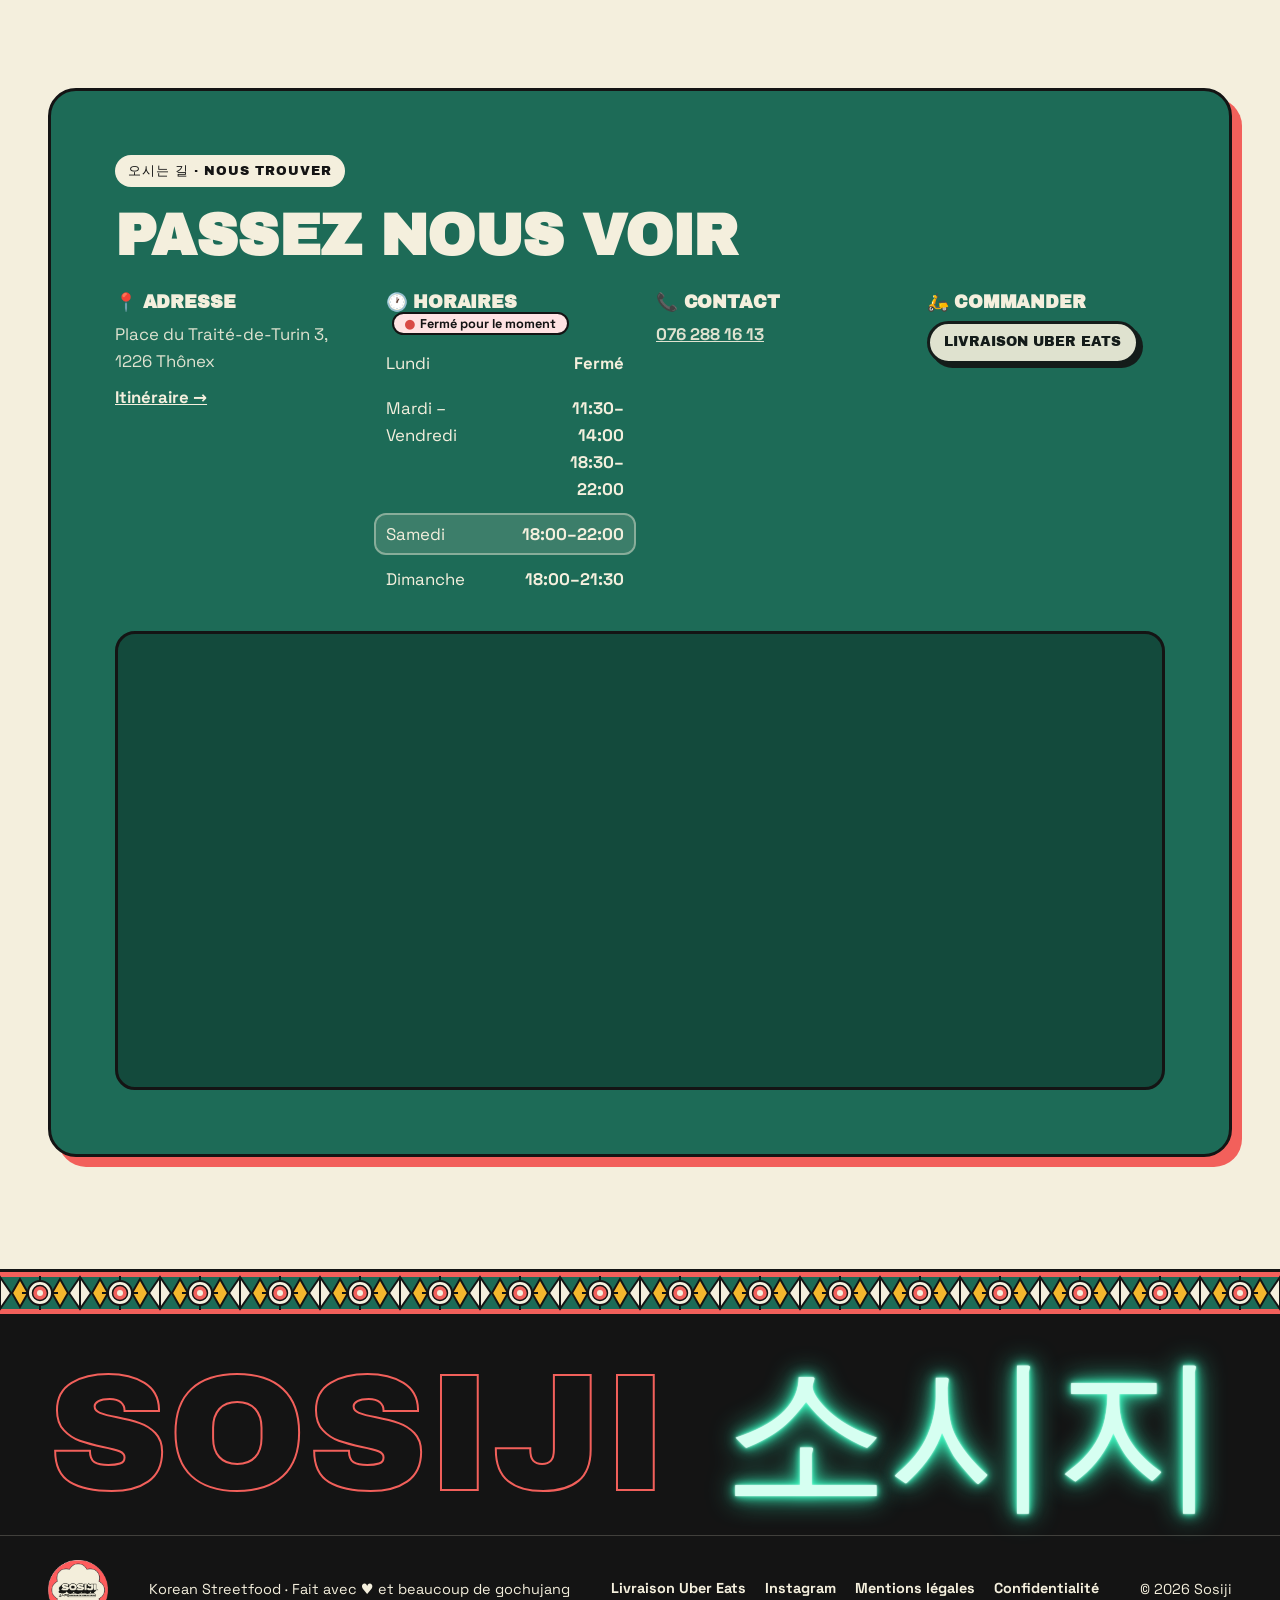
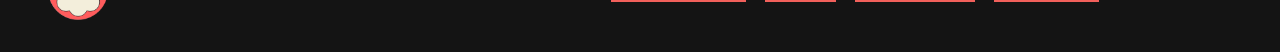
==== commit 417000e6: "Add English version, Latin name in intro, UI fixes - en.html generated from index.html by tools/buil" ====
--- a/index.html
+++ b/index.html
@@ -41,6 +41,7 @@
     <div class="intro__door intro__door--r"></div>
     <div class="intro__plaque">
       <div class="intro__word">&nbsp;</div>
+      <p class="intro__latin" aria-label="Sosiji"><span>S</span><span>O</span><span>S</span><span>I</span><span>J</span><span>I</span></p>
       <p class="intro__sub">KOREAN STREETFOOD</p>
     </div>
     <p class="intro__hint">cliquez pour entrer · 들어오세요</p>
@@ -63,6 +64,7 @@
       <a href="#histoire">Histoire <span class="ko">이야기</span></a>
       <a href="#seoul">Séoul <span class="ko">서울</span></a>
       <a href="#infos">Infos <span class="ko">정보</span></a>
+      <a class="nav__lang" href="en" hreflang="en" lang="en" aria-label="English version">EN</a>
       <a class="nav__delivery js-order" hidden target="_blank" rel="noopener">Livraison 🛵</a>
       <button class="btn btn--small js-cart-open" type="button" hidden>🛒 Commander</button>
     </nav>
@@ -388,7 +390,7 @@
         <p class="cart__error" role="alert" hidden></p>
         <div class="cart__total"><span>Total</span><b></b></div>
         <button class="btn btn--order cart__pay" type="submit">Payer</button>
-        <p class="cart__small">À emporter au Place du Traité-de-Turin 3, Thônex. Paiement sécurisé par Stripe : TWINT, carte, Apple Pay, Google Pay.</p>
+        <p class="cart__small">À emporter : Place du Traité-de-Turin 3, Thônex. Paiement sécurisé par Stripe : TWINT, carte, Apple Pay, Google Pay.</p>
       </form>
     </div>
   </aside>
--- a/style.css
+++ b/style.css
@@ -1085,3 +1085,30 @@
 }
 .variants li:has(.add) > span { grid-row: 1 / 3; }
 .variants li:has(.add) .add { justify-self: end; width: 32px; height: 32px; }
+.nav__links a.nav__lang {
+  font-family: var(--font-display); font-size: .8rem;
+  border: 2px solid var(--ink); border-radius: 999px; padding: .25em .7em;
+}
+.nav__links a.nav__lang::after { display: none; }
+.nav__links a.nav__lang:hover { background: var(--ink); color: var(--cream); }
+
+/* Intro : nom en lettres latines sous le coréen */
+.intro__latin {
+  display: flex; justify-content: center; gap: .04em;
+  margin: .5rem 0 0;
+  font-family: var(--font-display); font-size: clamp(2rem, 7vw, 3.6rem); line-height: 1; letter-spacing: .06em;
+  color: var(--cream);
+  -webkit-text-stroke: 2px var(--coral); paint-order: stroke fill;
+  text-shadow: 4px 4px 0 var(--coral-dark);
+}
+.intro__latin span { opacity: 0; transform: translateY(18px) scale(.6); }
+.intro.is-typed .intro__latin span { animation: latinIn .45s cubic-bezier(.3, 1.8, .5, 1) forwards; }
+.intro.is-typed .intro__latin span:nth-child(2) { animation-delay: .07s; }
+.intro.is-typed .intro__latin span:nth-child(3) { animation-delay: .14s; }
+.intro.is-typed .intro__latin span:nth-child(4) { animation-delay: .21s; }
+.intro.is-typed .intro__latin span:nth-child(5) { animation-delay: .28s; }
+.intro.is-typed .intro__latin span:nth-child(6) { animation-delay: .35s; }
+@keyframes latinIn { to { opacity: 1; transform: none; } }
+@media (prefers-reduced-motion: reduce) { .intro__latin span { opacity: 1; transform: none; } }
+.hero .btn--order { background: var(--green); color: var(--cream); }
+.intro__hint { left: 50%; right: auto; transform: translateX(-50%); width: max-content; max-width: 90vw; background: #f6e7c8; border: 2px solid #2b1a10; border-radius: 999px; padding: .35em 1em; }
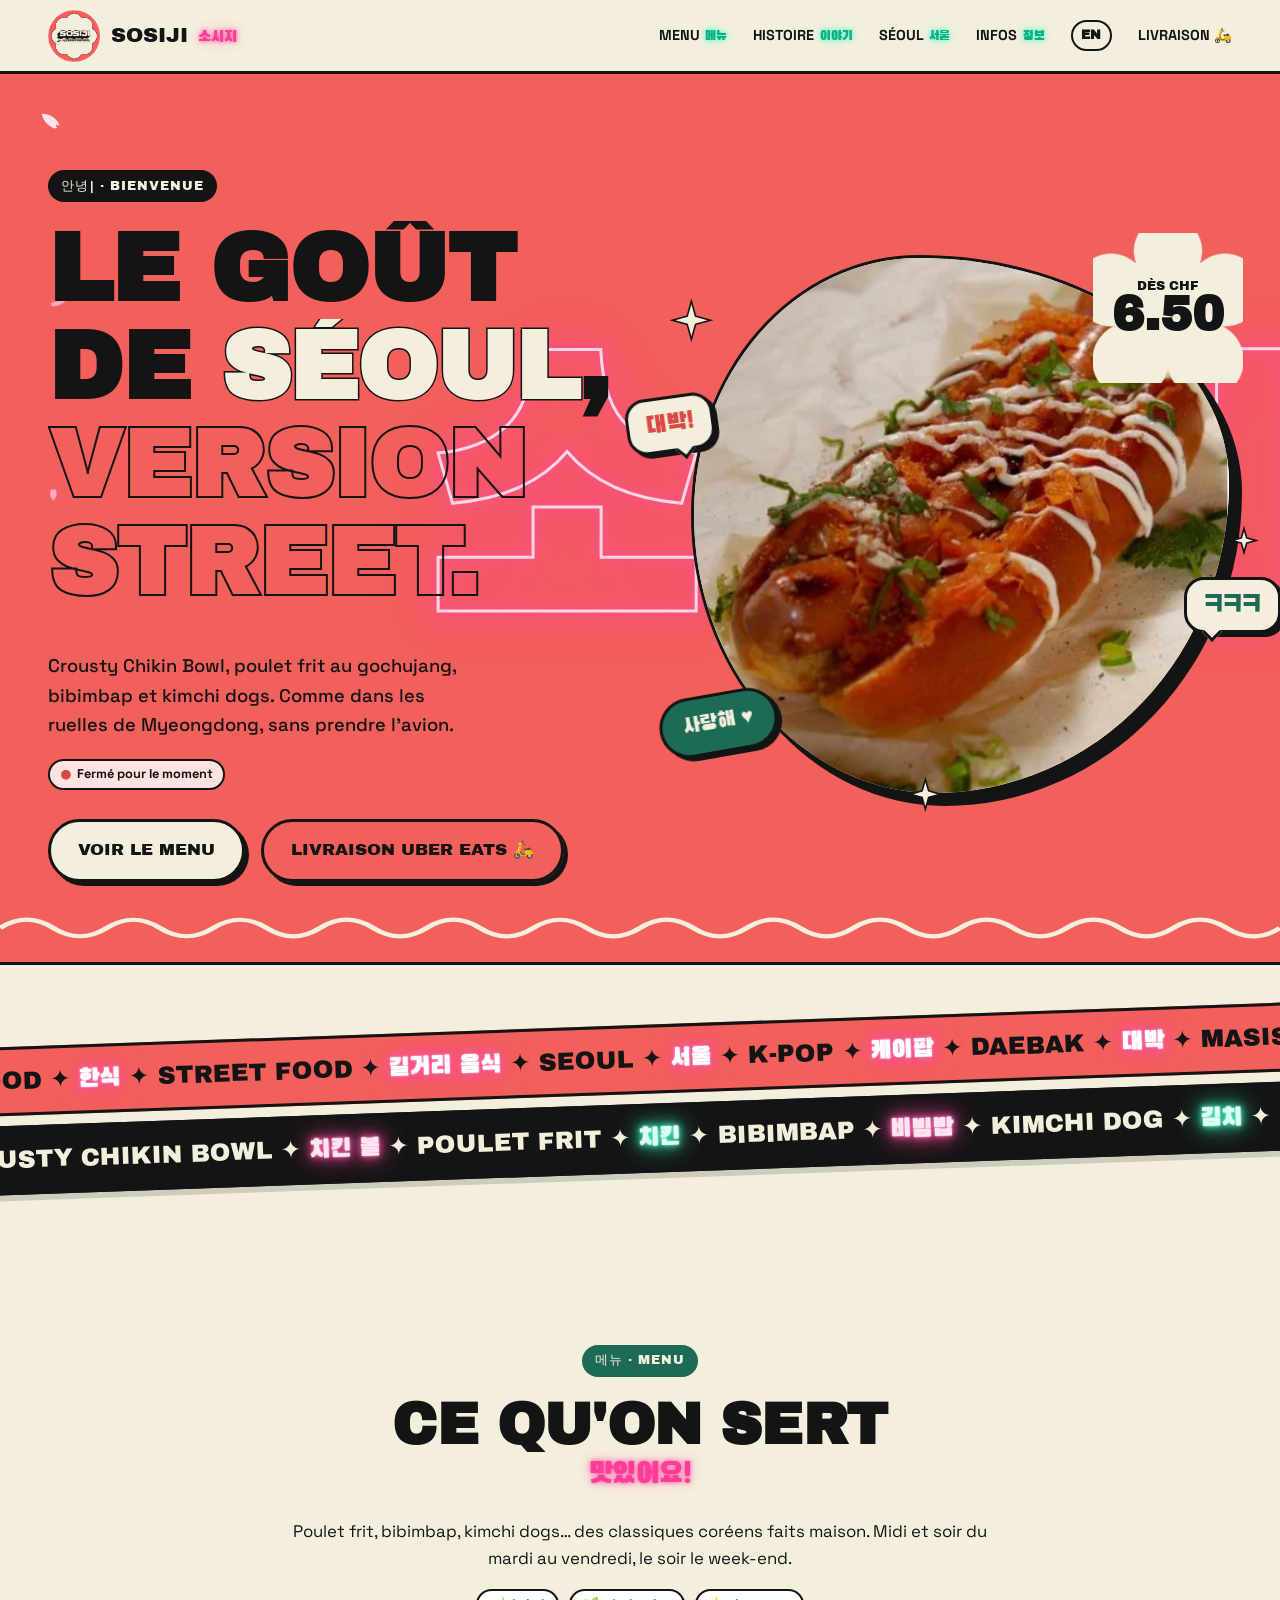
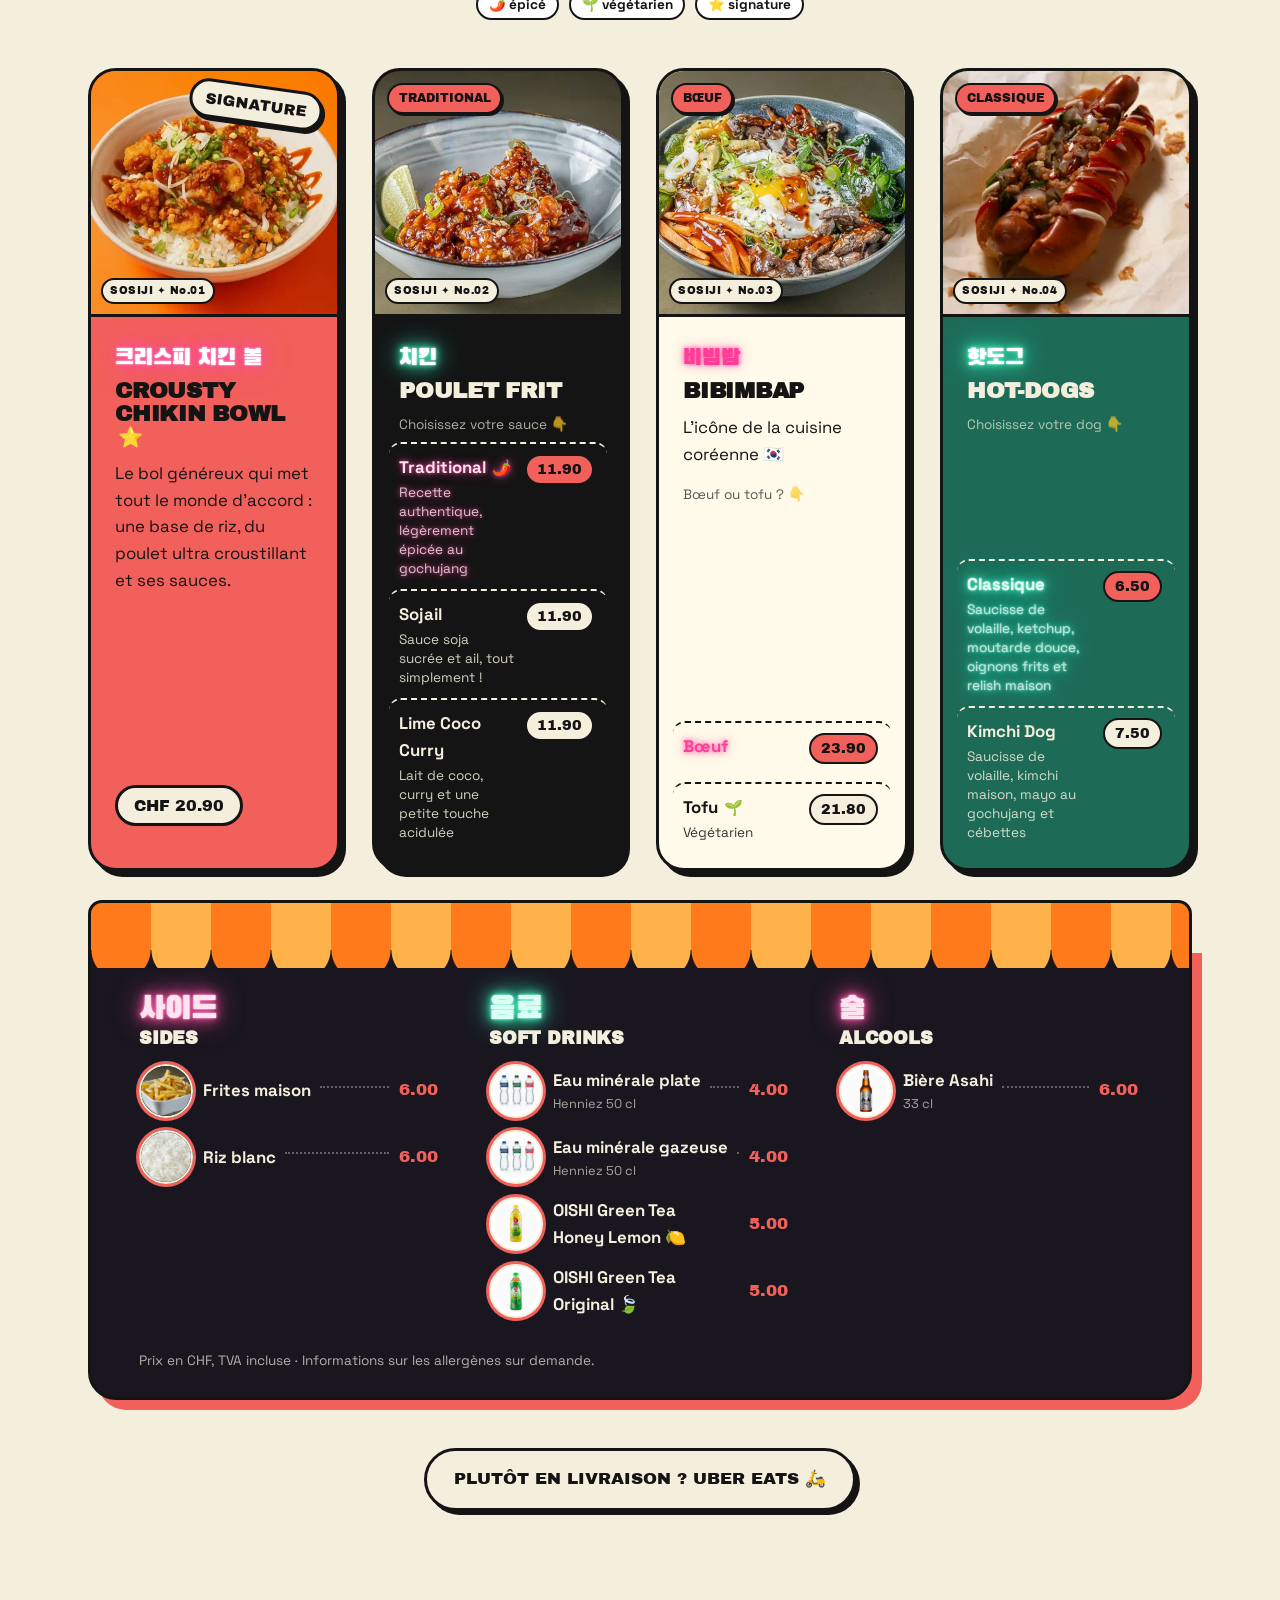
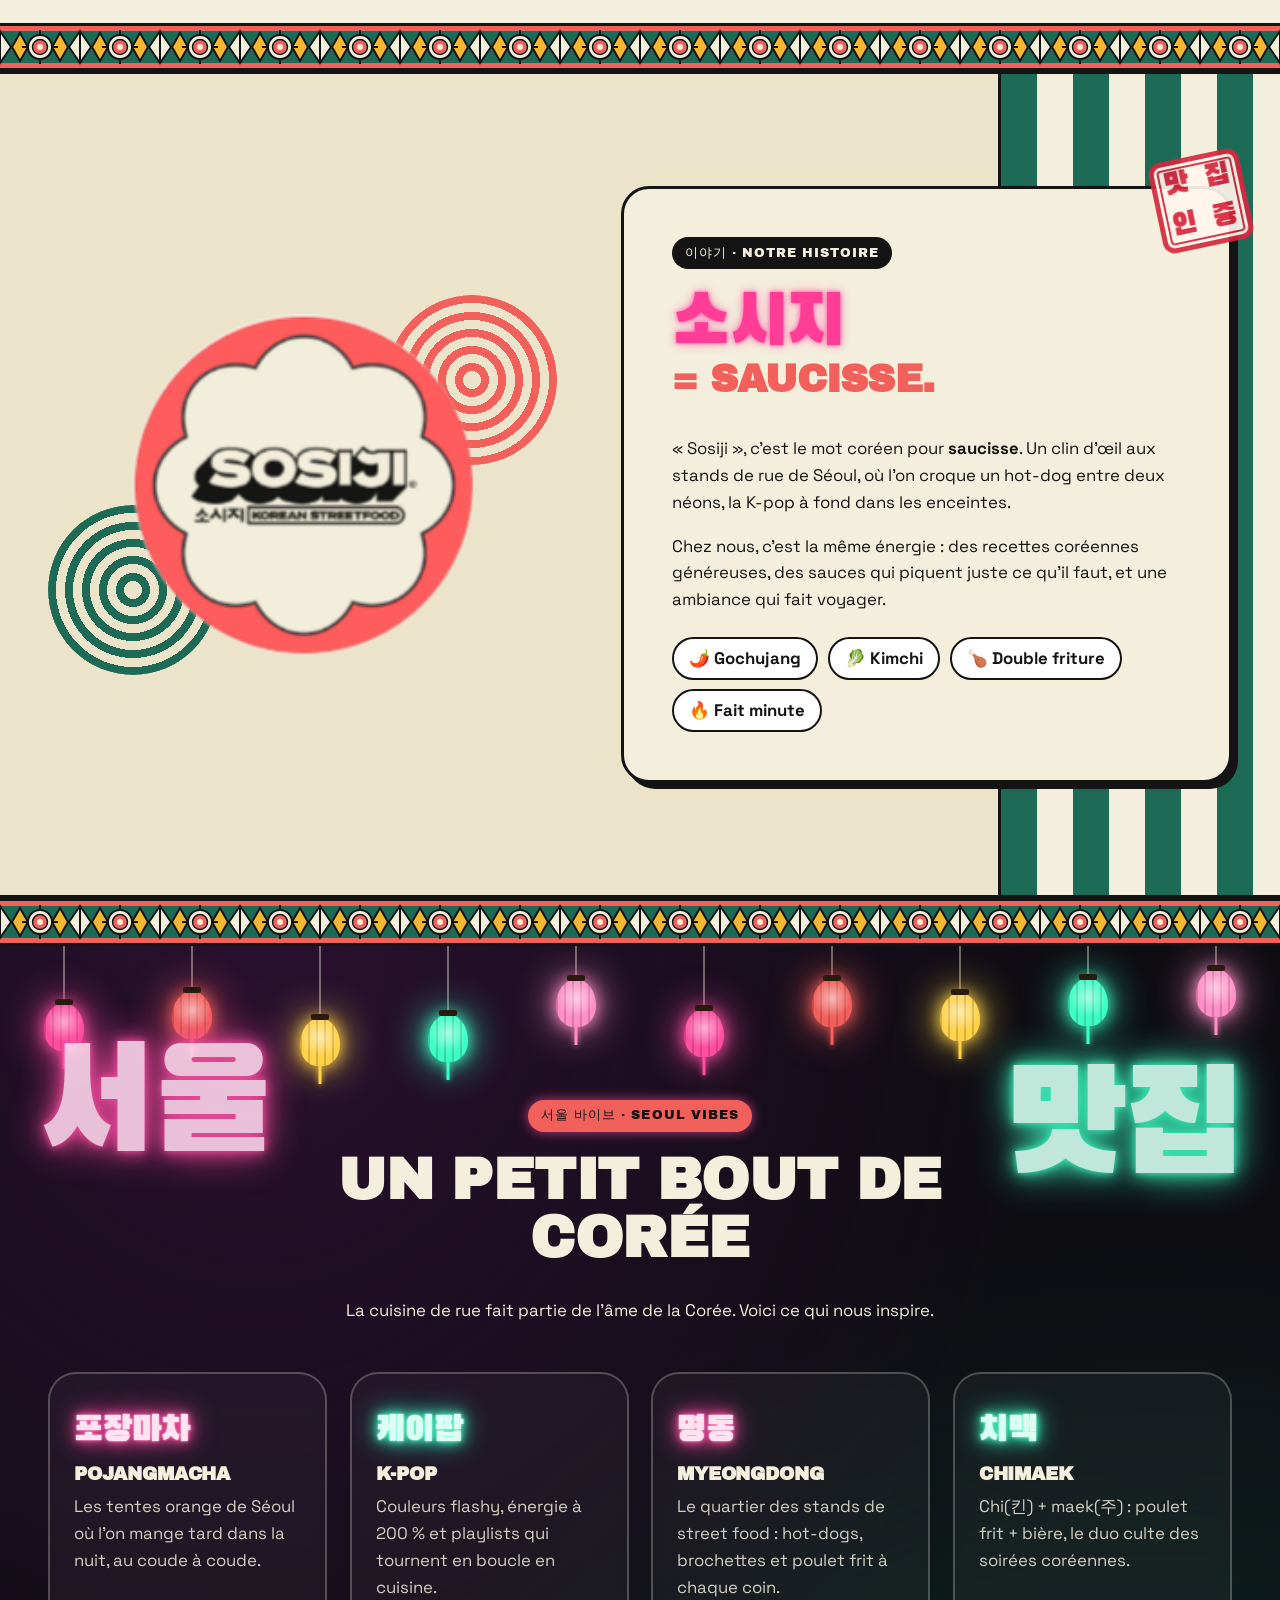
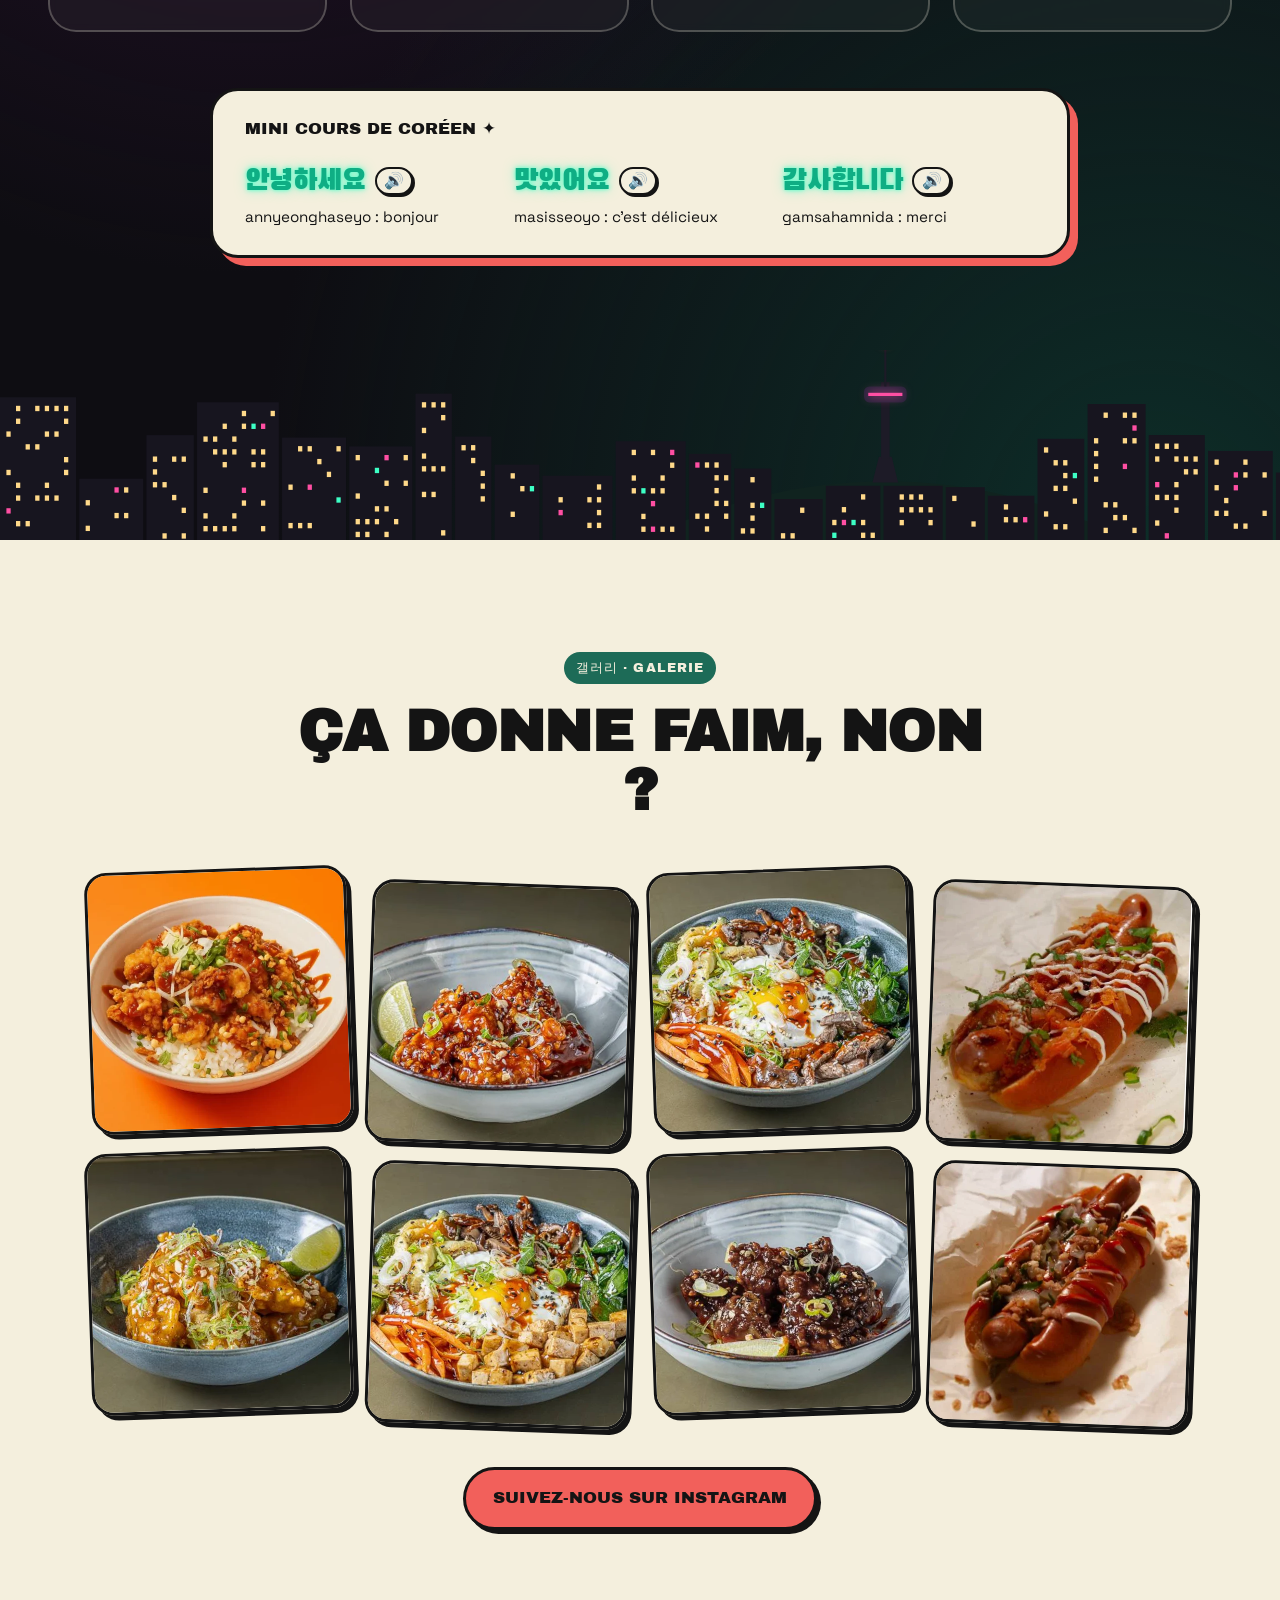
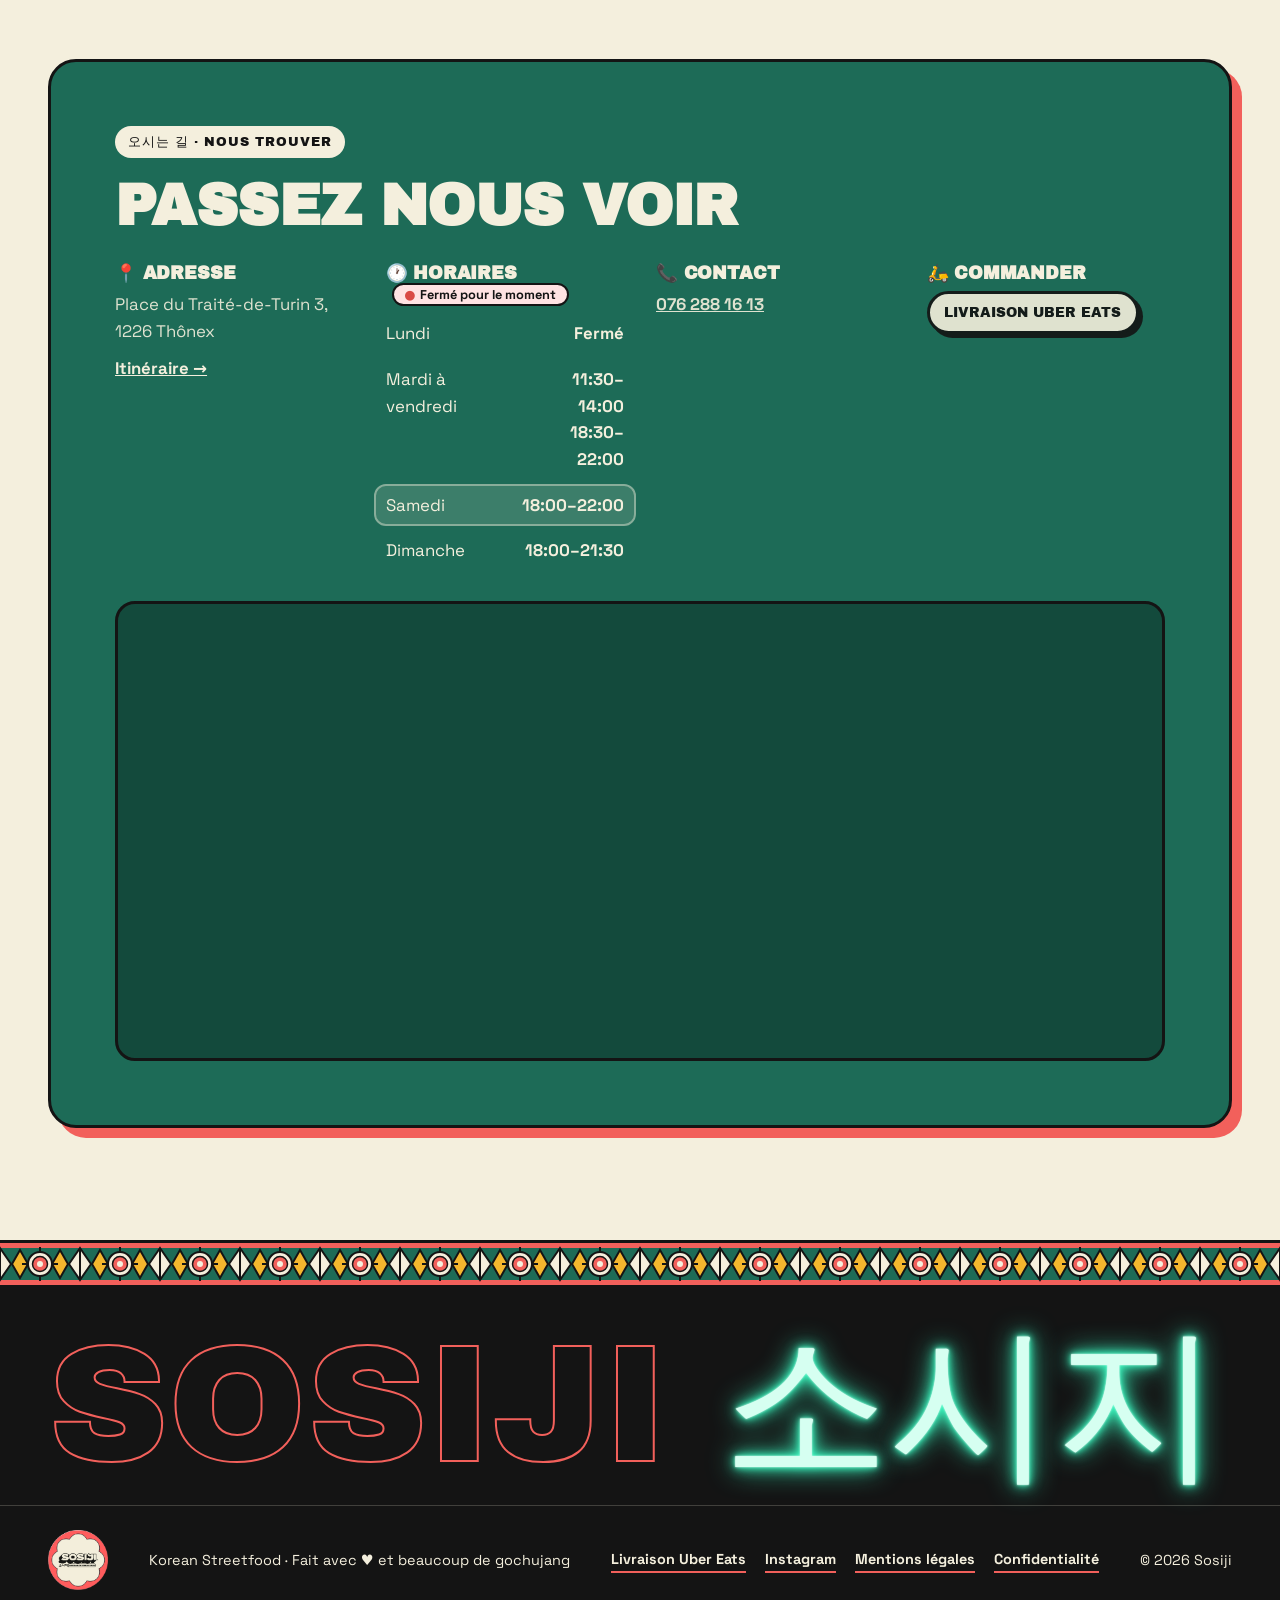
==== commit ba58d88f: "Remove em dashes from all site text Titles use a middle dot, sentences use commas, colons or full st" ====
--- a/index.html
+++ b/index.html
@@ -3,13 +3,13 @@
 <head>
   <meta charset="utf-8">
   <meta name="viewport" content="width=device-width, initial-scale=1">
-  <title>Sosiji 소시지 — Korean Streetfood</title>
+  <title>Sosiji 소시지 · Korean Streetfood</title>
   <meta name="description" content="Sosiji, Korean streetfood : Crousty Chikin Bowl, poulet frit coréen, bibimbap et kimchi dogs. Place du Traité-de-Turin 3, Thônex. Ouvert du mardi au dimanche.">
   <link rel="icon" href="assets/img/logo.png">
   <meta name="theme-color" content="#f2605b">
   <meta property="og:type" content="restaurant">
   <meta property="og:site_name" content="Sosiji Korean Streetfood">
-  <meta property="og:title" content="Sosiji 소시지 — Korean Streetfood">
+  <meta property="og:title" content="Sosiji 소시지 · Korean Streetfood">
   <meta property="og:description" content="Crousty Chikin Bowl, poulet frit au gochujang, bibimbap et kimchi dogs. Le goût de Séoul, version street.">
   <meta property="og:url" content="https://sosiji.netlify.app/">
   <meta property="og:image" content="https://sosiji.netlify.app/assets/img/og-image.jpg">
@@ -52,7 +52,7 @@
 
   <!-- ===== NAV ===== -->
   <header class="nav" id="top">
-    <a href="#top" class="nav__brand" aria-label="Sosiji — accueil">
+    <a href="#top" class="nav__brand" aria-label="Sosiji · accueil">
       <img src="assets/img/logo.png" alt="Logo Sosiji Korean Streetfood" width="56" height="56">
       <span class="nav__word">SOSIJI <span class="ko">소시지</span></span>
     </a>
@@ -83,7 +83,7 @@
             <span class="line">de <em>Séoul</em>,</span>
             <span class="line outline">version street.</span>
           </h1>
-          <p class="hero__lead">Crousty Chikin Bowl, poulet frit au gochujang, bibimbap et kimchi dogs. Comme dans les ruelles de Myeongdong — sans prendre l'avion.</p>
+          <p class="hero__lead">Crousty Chikin Bowl, poulet frit au gochujang, bibimbap et kimchi dogs. Comme dans les ruelles de Myeongdong, sans prendre l'avion.</p>
           <p class="hero__status"><span class="open-status" hidden></span></p>
           <div class="hero__cta">
             <a href="#menu" class="btn btn--order js-takeaway" hidden>Commander à emporter <span class="ko">포장</span></a>
@@ -279,9 +279,9 @@
       <div class="hangul-lesson reveal">
         <p class="hangul-lesson__title">Mini cours de coréen ✦</p>
         <dl>
-          <div><dt>안녕하세요 <button class="say" type="button" data-say="안녕하세요" aria-label="Écouter 안녕하세요" hidden>🔊</button></dt><dd>annyeonghaseyo — bonjour</dd></div>
-          <div><dt>맛있어요 <button class="say" type="button" data-say="맛있어요" aria-label="Écouter 맛있어요" hidden>🔊</button></dt><dd>masisseoyo — c'est délicieux</dd></div>
-          <div><dt>감사합니다 <button class="say" type="button" data-say="감사합니다" aria-label="Écouter 감사합니다" hidden>🔊</button></dt><dd>gamsahamnida — merci</dd></div>
+          <div><dt>안녕하세요 <button class="say" type="button" data-say="안녕하세요" aria-label="Écouter 안녕하세요" hidden>🔊</button></dt><dd>annyeonghaseyo : bonjour</dd></div>
+          <div><dt>맛있어요 <button class="say" type="button" data-say="맛있어요" aria-label="Écouter 맛있어요" hidden>🔊</button></dt><dd>masisseoyo : c'est délicieux</dd></div>
+          <div><dt>감사합니다 <button class="say" type="button" data-say="감사합니다" aria-label="Écouter 감사합니다" hidden>🔊</button></dt><dd>gamsahamnida : merci</dd></div>
         </dl>
       </div>
     </section>
@@ -386,7 +386,7 @@
         <label><span>Remarque <small>(allergie, sans oignons…)</small></span>
           <textarea name="note" rows="2" maxlength="200"></textarea>
         </label>
-        <label class="cart__age" hidden><input type="checkbox" name="ageOk"> J'ai 16 ans ou plus (bière) — une pièce d'identité peut être demandée au retrait.</label>
+        <label class="cart__age" hidden><input type="checkbox" name="ageOk"> J'ai 16 ans ou plus (bière). Une pièce d'identité peut être demandée au retrait.</label>
         <p class="cart__error" role="alert" hidden></p>
         <div class="cart__total"><span>Total</span><b></b></div>
         <button class="btn btn--order cart__pay" type="submit">Payer</button>
--- a/style.css
+++ b/style.css
@@ -1,5 +1,5 @@
 /* ==========================================================
-   SOSIJI 소시지 — Korean Streetfood
+   SOSIJI 소시지 · Korean Streetfood
    Palette tirée du logo et de l'Instagram
    ========================================================== */
 :root {
@@ -428,7 +428,7 @@
 }
 
 /* ==========================================================
-   NÉON — écriture coréenne
+   NÉON · écriture coréenne
    ========================================================== */
 :root {
   --glow-pink: 0 0 2px #fff, 0 0 6px var(--pink-neon), 0 0 14px var(--pink-neon), 0 0 28px var(--pink-neon);
@@ -946,7 +946,7 @@
 .tapes { background: none; }
 
 /* ==========================================================
-   PANIER — commande à emporter
+   PANIER · commande à emporter
    ========================================================== */
 .cart-lock, .cart-lock body { overflow: hidden; }
 
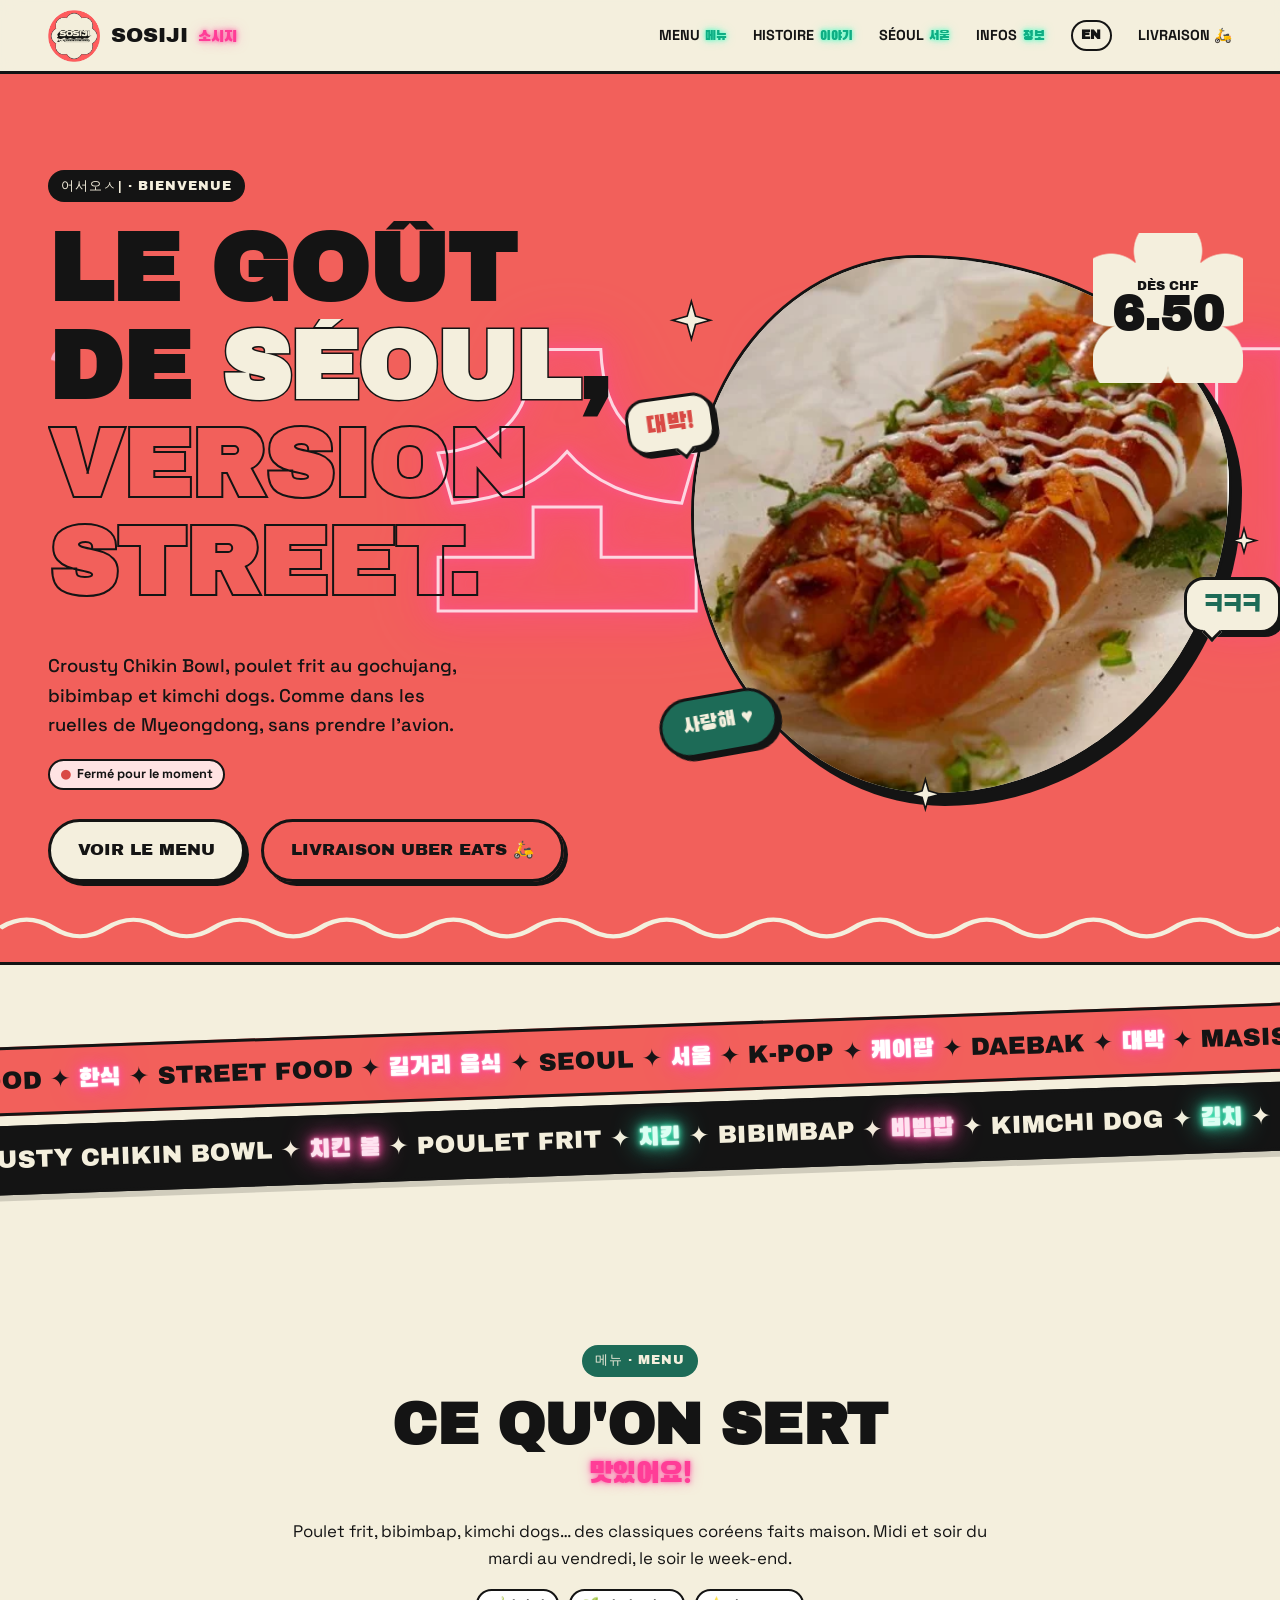
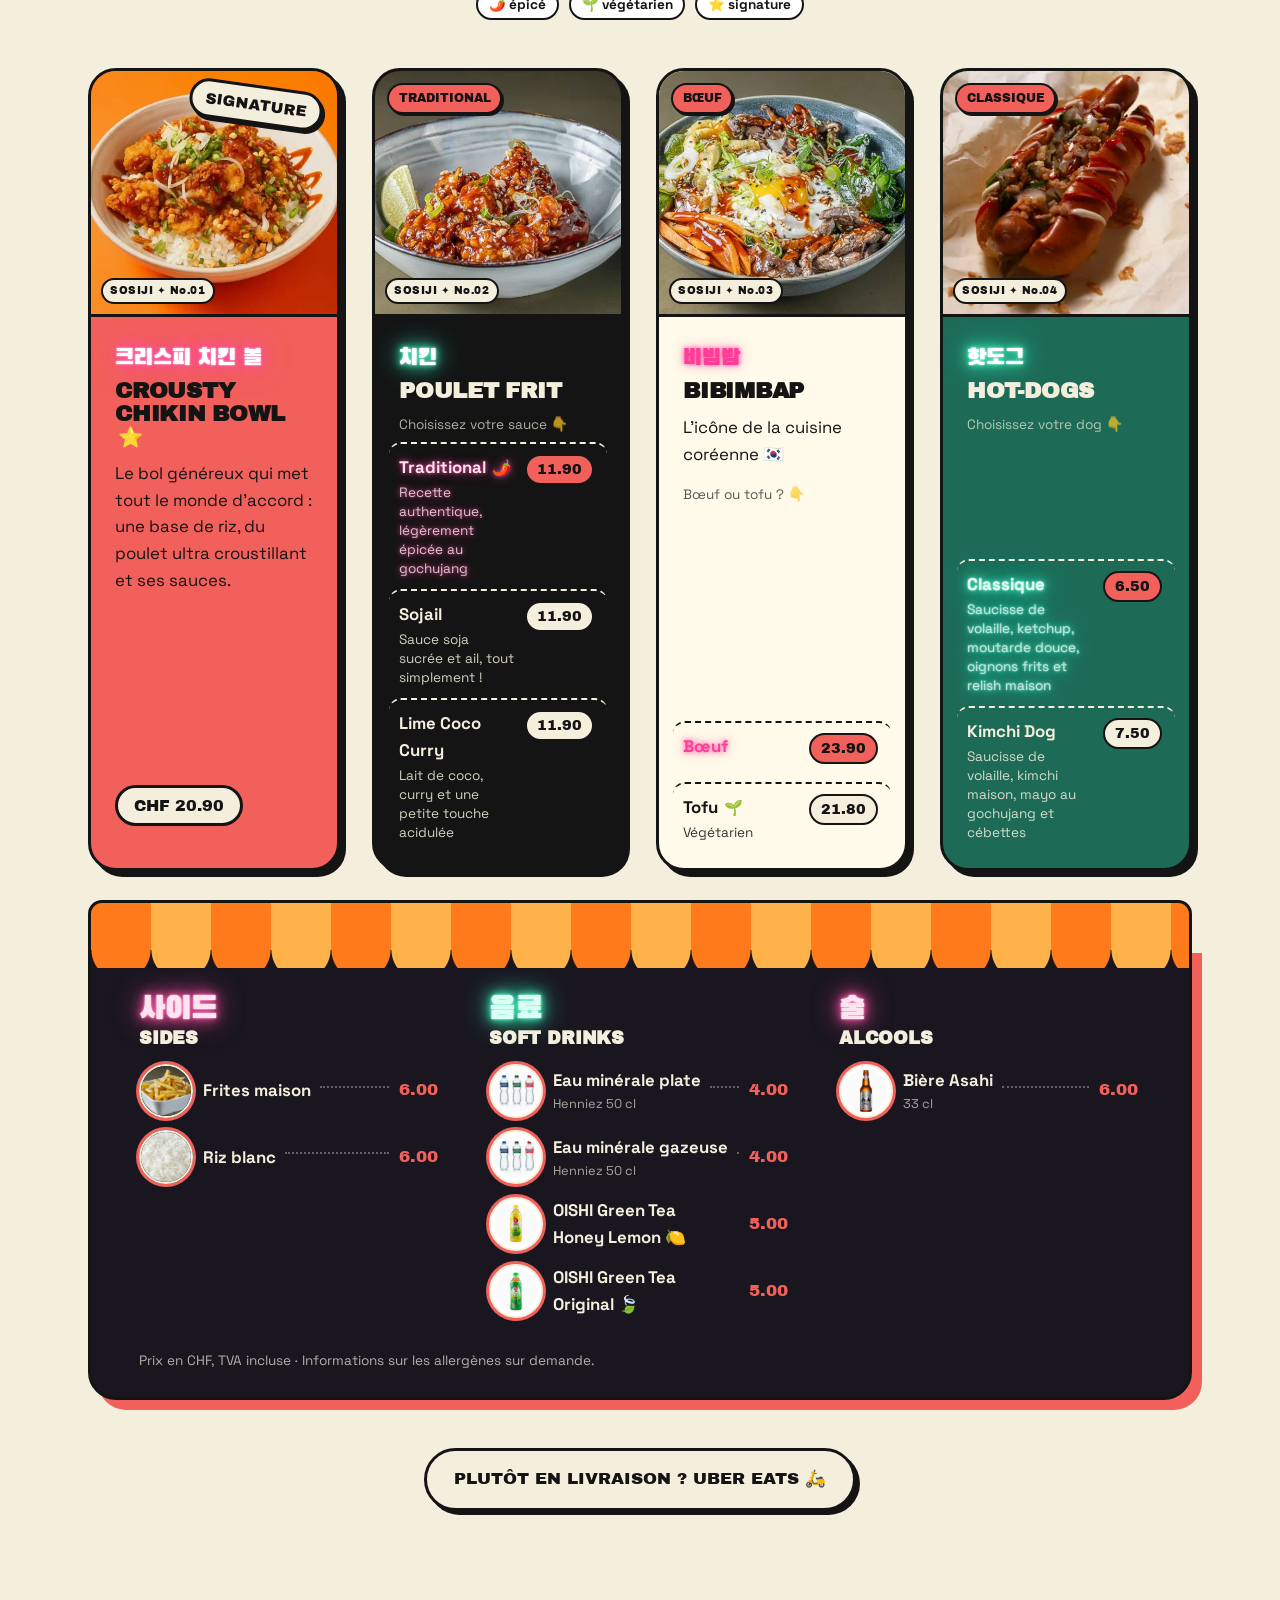
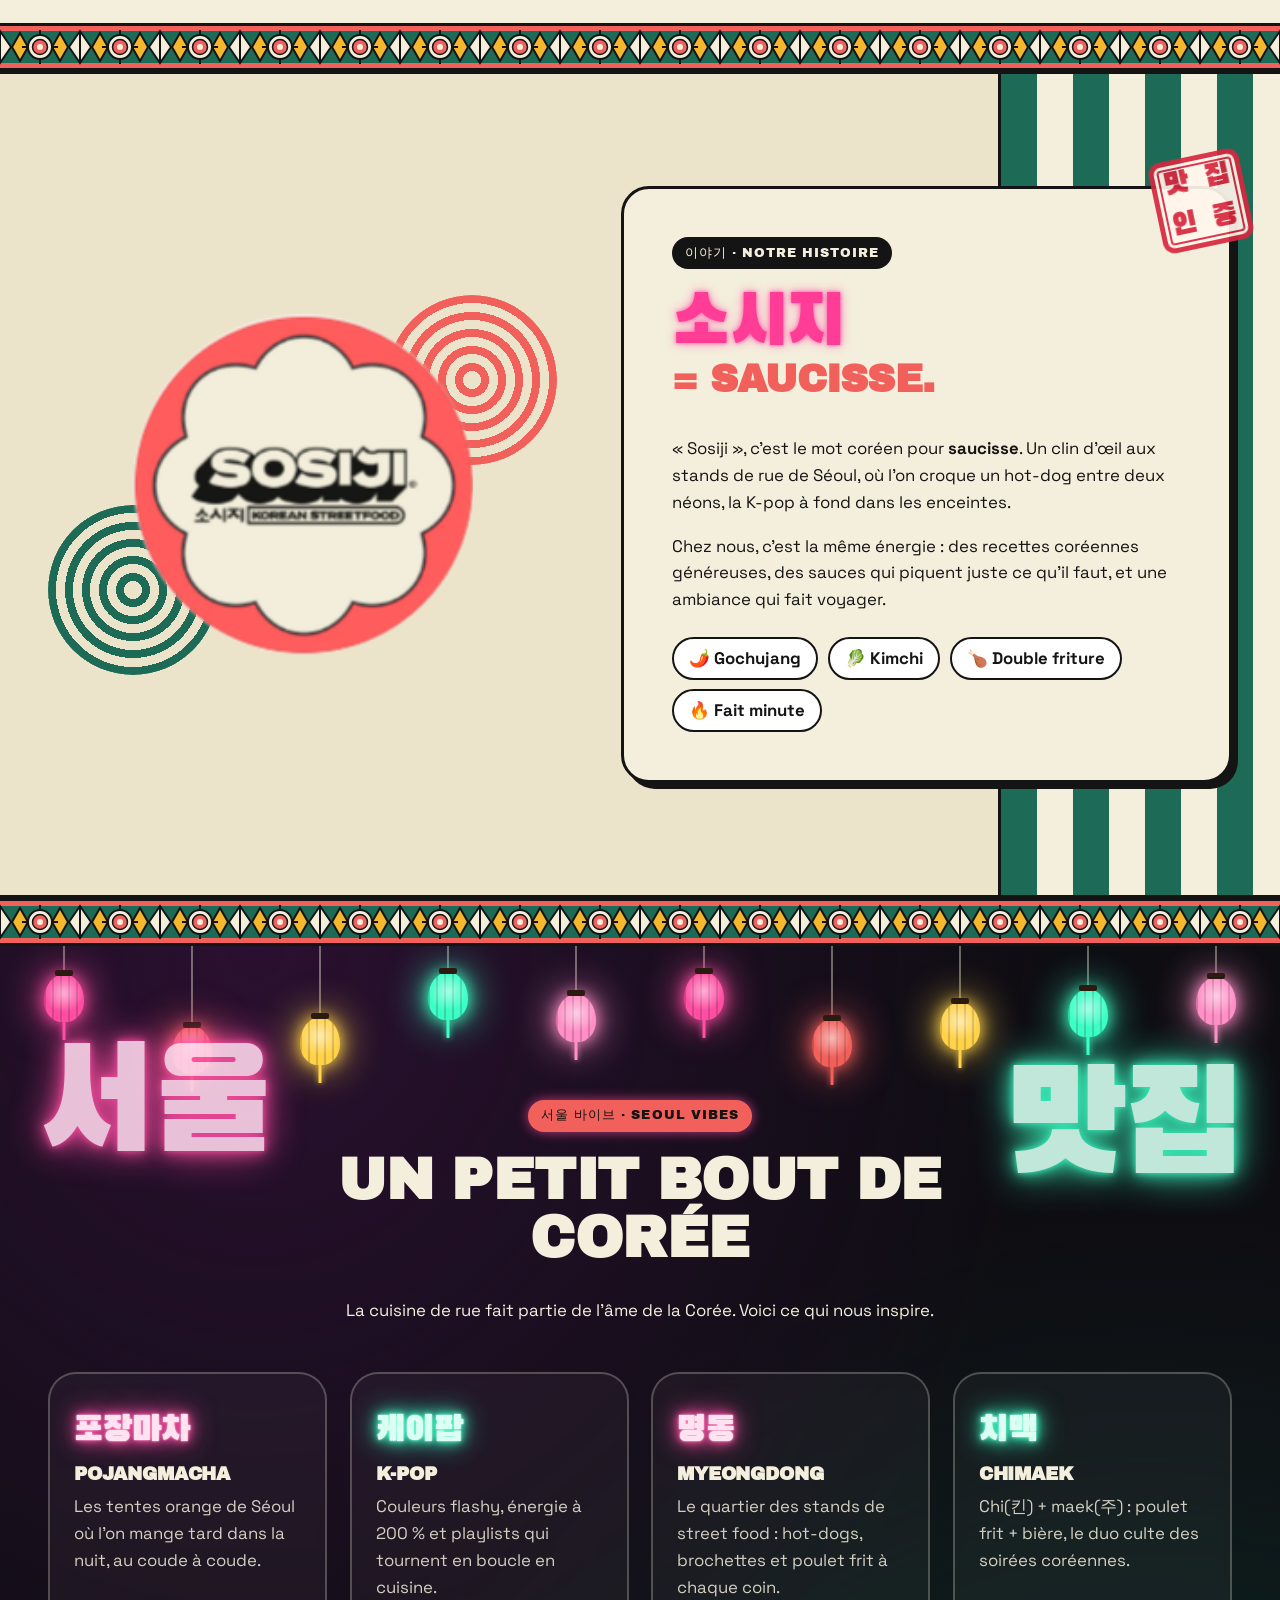
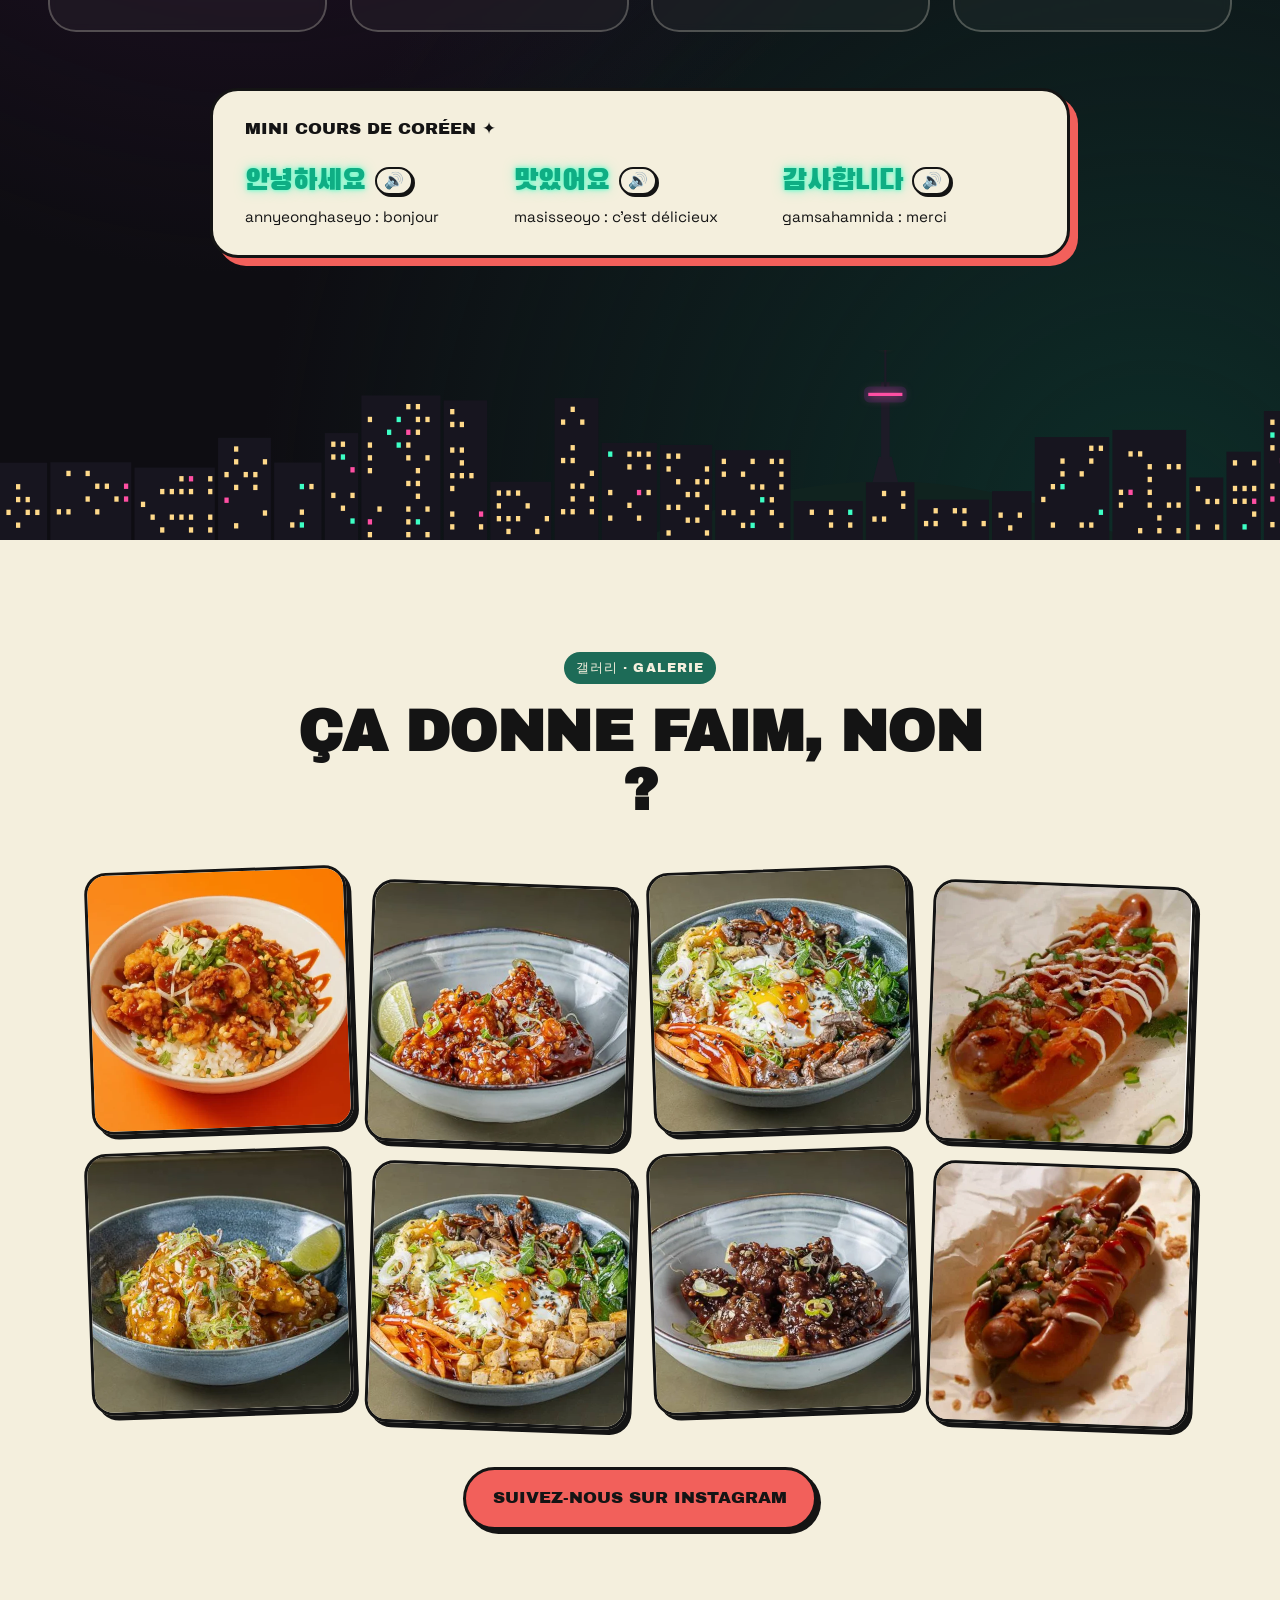
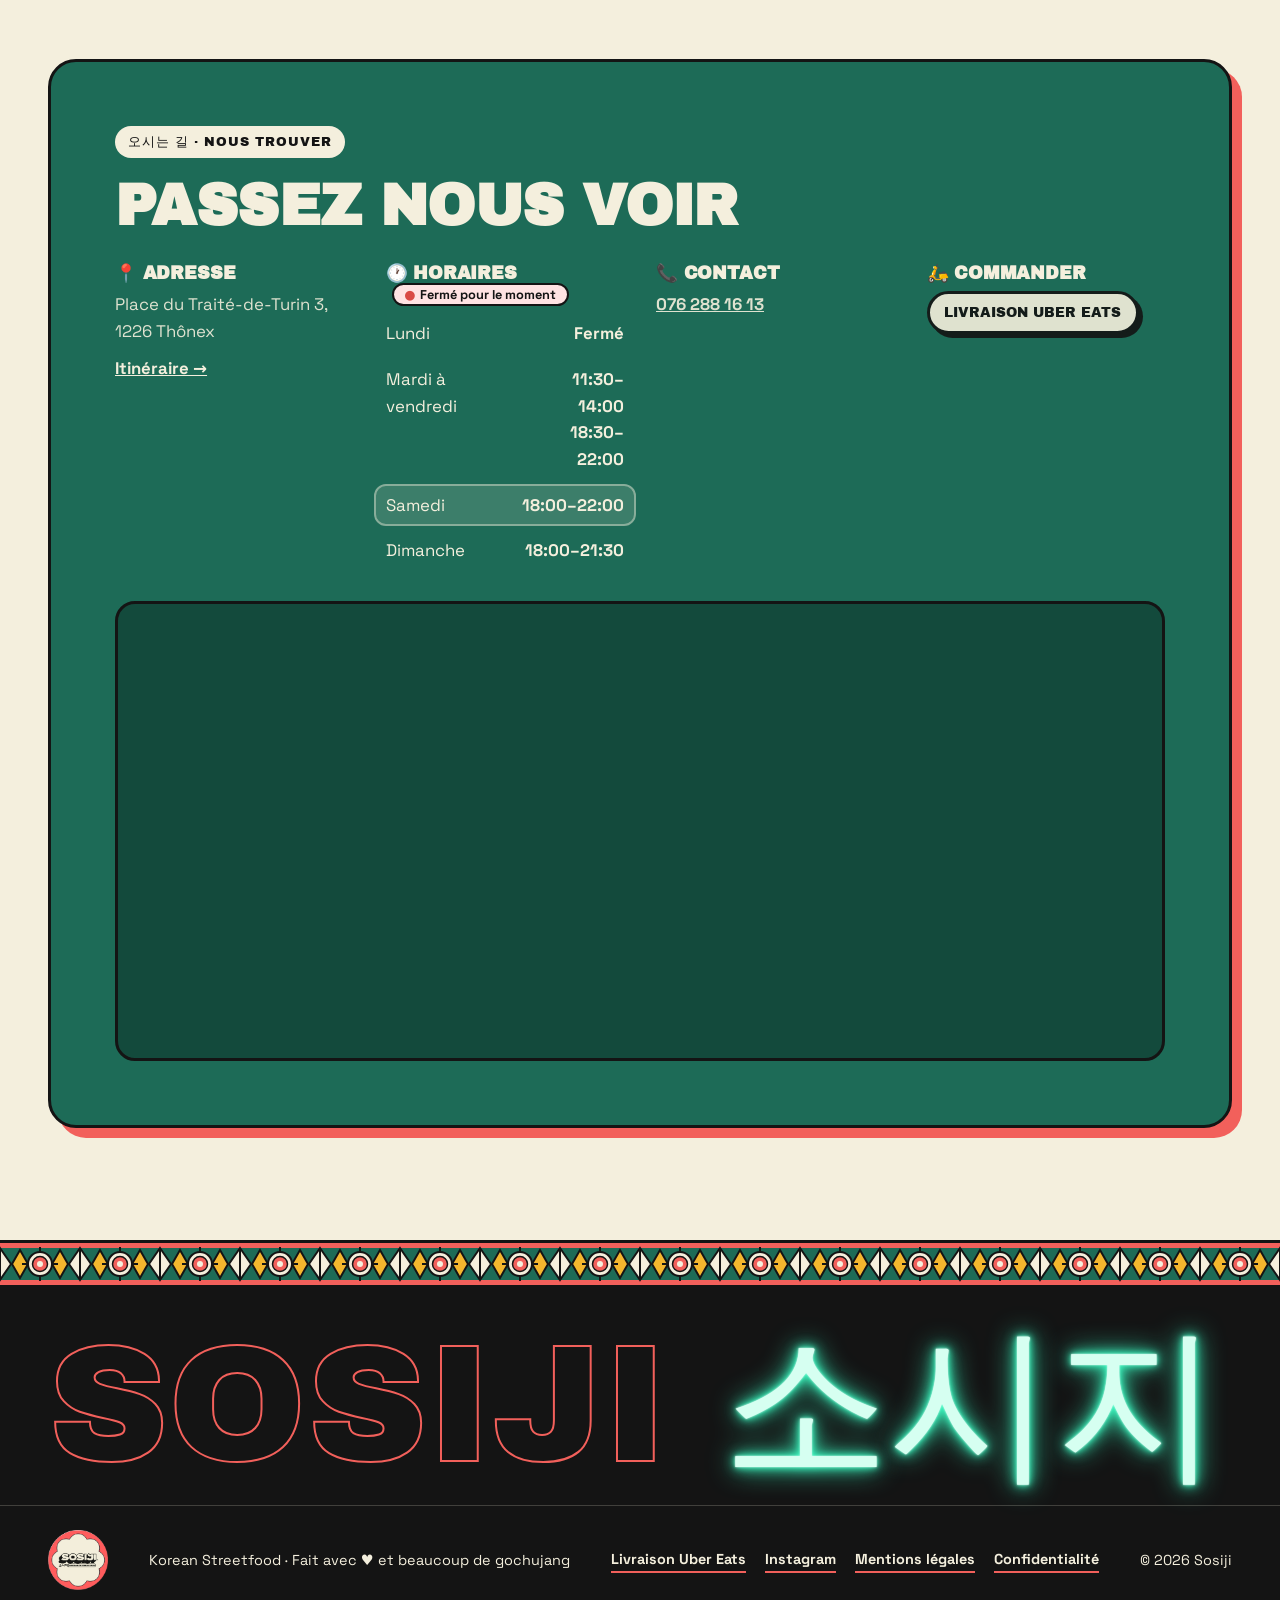
==== commit 61a5c18e: "Add ?apercu preview for online ordering, payment method badges The cart stays hidden for customers u" ====
--- a/index.html
+++ b/index.html
@@ -390,6 +390,7 @@
         <p class="cart__error" role="alert" hidden></p>
         <div class="cart__total"><span>Total</span><b></b></div>
         <button class="btn btn--order cart__pay" type="submit">Payer</button>
+        <p class="cart__pay-logos" aria-label="Moyens de paiement acceptés"><span class="twint">TWINT</span><span>VISA</span><span>Mastercard</span><span>Apple Pay</span><span>Google Pay</span></p>
         <p class="cart__small">À emporter : Place du Traité-de-Turin 3, Thônex. Paiement sécurisé par Stripe : TWINT, carte, Apple Pay, Google Pay.</p>
       </form>
     </div>
--- a/style.css
+++ b/style.css
@@ -1112,3 +1112,7 @@
 @media (prefers-reduced-motion: reduce) { .intro__latin span { opacity: 1; transform: none; } }
 .hero .btn--order { background: var(--green); color: var(--cream); }
 .intro__hint { left: 50%; right: auto; transform: translateX(-50%); width: max-content; max-width: 90vw; background: #f6e7c8; border: 2px solid #2b1a10; border-radius: 999px; padding: .35em 1em; }
+.cart__preview { margin: 0 0 1rem; padding: .6rem .9rem; border-radius: 12px; font-weight: 700; font-size: .85rem; background: #fff4c2; border: 2px dashed #b48a00; }
+.cart__pay-logos { display: flex; justify-content: center; gap: .4rem; flex-wrap: wrap; margin: 0; }
+.cart__pay-logos span { font-size: .72rem; font-weight: 700; border: 2px solid var(--ink); border-radius: 6px; padding: .15em .5em; background: #fff; }
+.cart__pay-logos .twint { background: #000; color: #fff; border-color: #000; }
